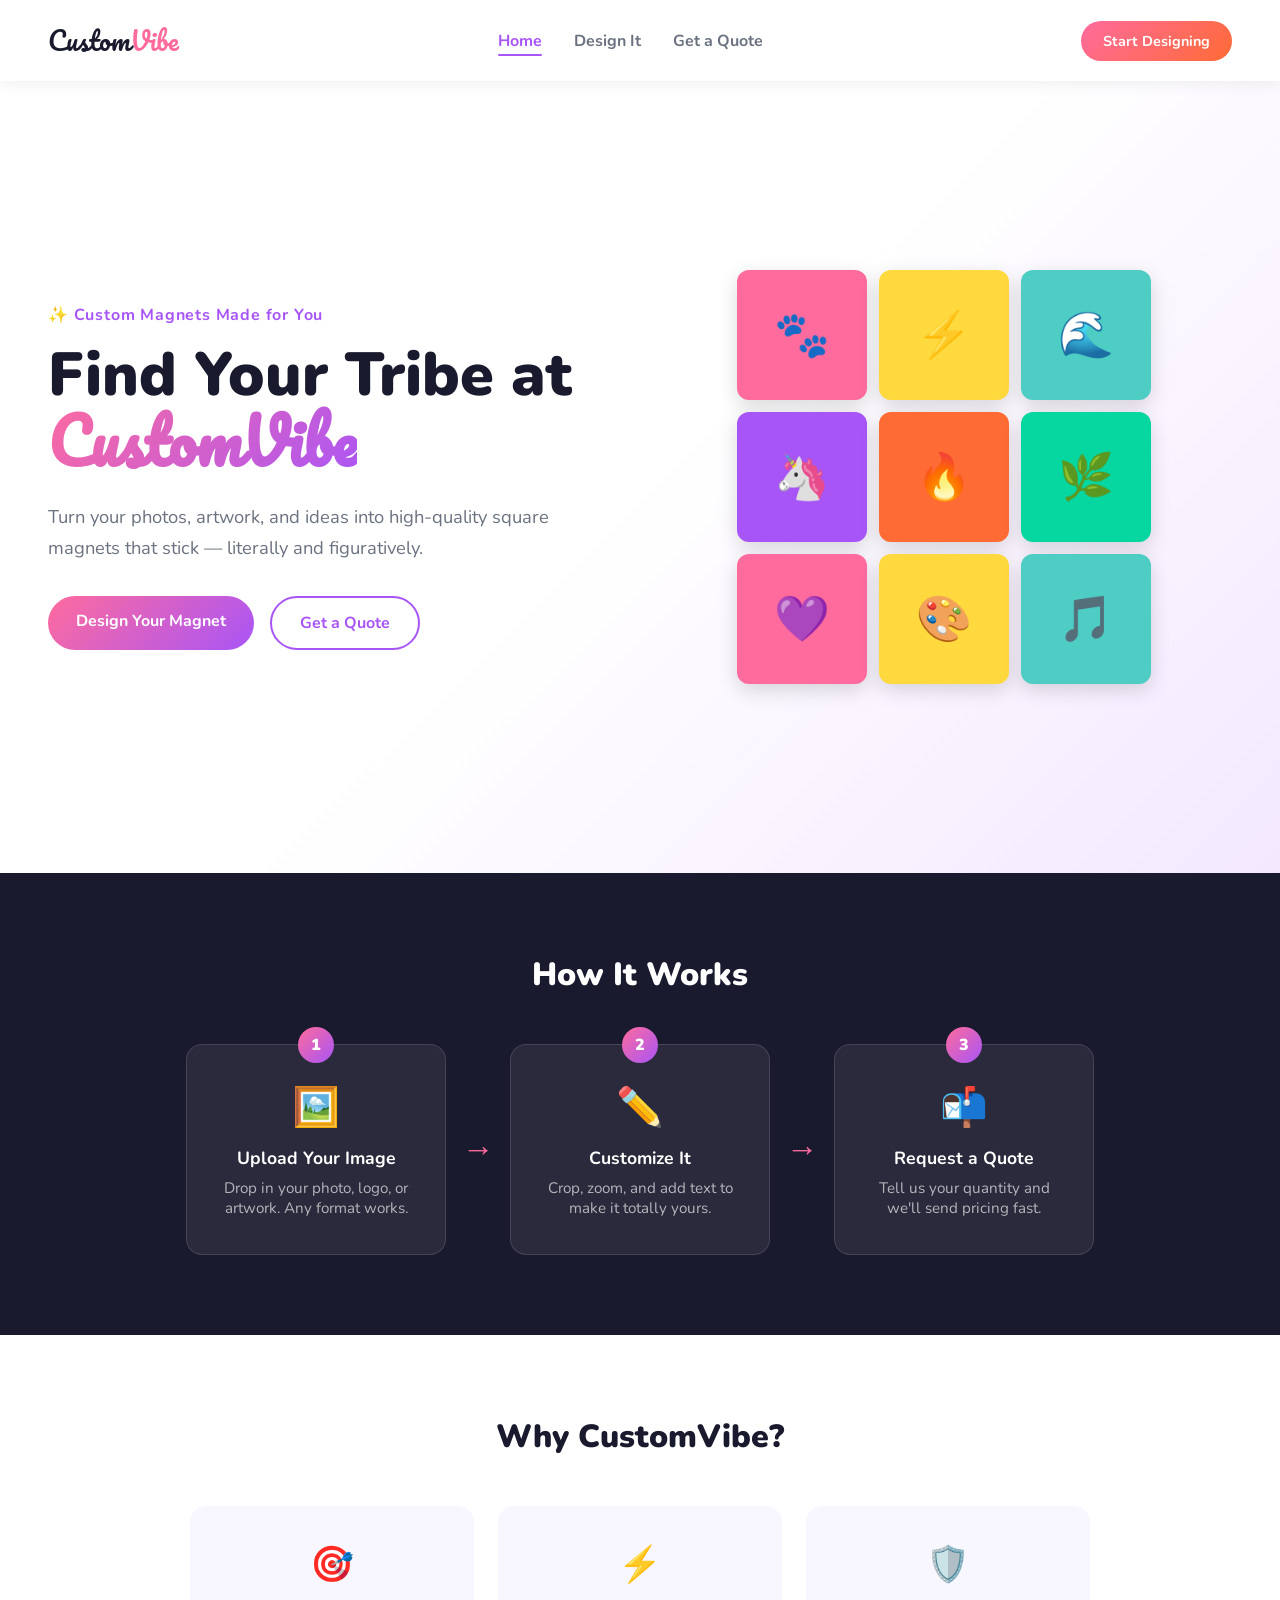
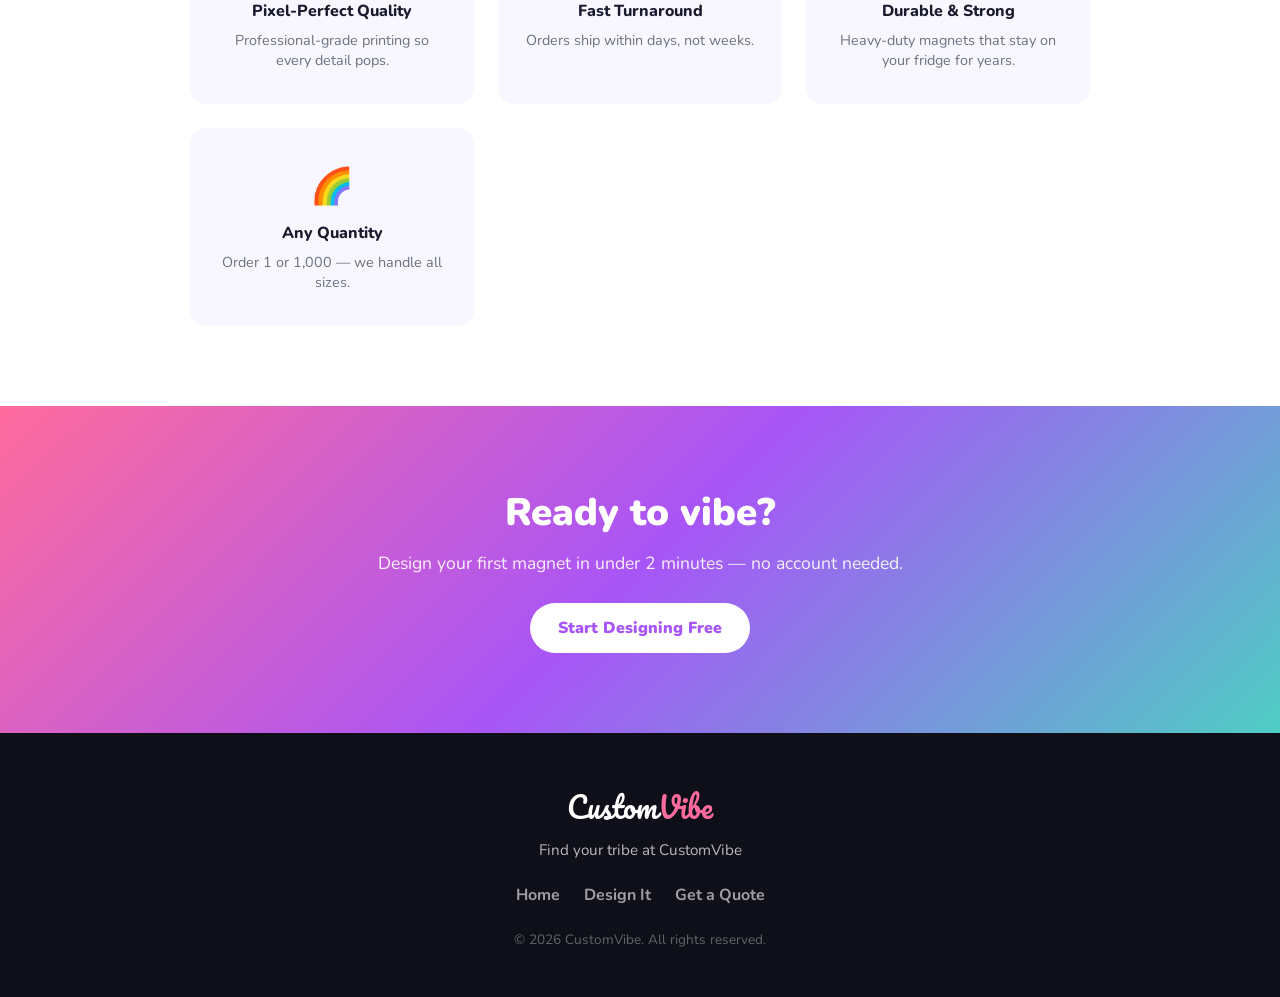
==== index.html @ 3ff4c40f "Initial CustomVibe website — home, design editor, and quote form Three-page static site for a custom" ====
<!DOCTYPE html>
<html lang="en">
<head>
  <meta charset="UTF-8" />
  <meta name="viewport" content="width=device-width, initial-scale=1.0" />
  <title>CustomVibe — Find Your Tribe</title>
  <link rel="preconnect" href="https://fonts.googleapis.com" />
  <link href="https://fonts.googleapis.com/css2?family=Nunito:wght@400;700;900&family=Pacifico&display=swap" rel="stylesheet" />
  <link rel="stylesheet" href="styles.css" />
</head>
<body>
  <!-- NAV -->
  <nav class="nav">
    <a href="index.html" class="nav-logo">Custom<span>Vibe</span></a>
    <ul class="nav-links">
      <li><a href="index.html" class="active">Home</a></li>
      <li><a href="design.html">Design It</a></li>
      <li><a href="quote.html">Get a Quote</a></li>
    </ul>
    <a href="design.html" class="btn btn-nav">Start Designing</a>
  </nav>

  <!-- HERO -->
  <section class="hero">
    <div class="hero-content">
      <p class="hero-eyebrow">✨ Custom Magnets Made for You</p>
      <h1>Find Your Tribe at<br /><span class="brand-word">CustomVibe</span></h1>
      <p class="hero-sub">Turn your photos, artwork, and ideas into high-quality square magnets that stick — literally and figuratively.</p>
      <div class="hero-ctas">
        <a href="design.html" class="btn btn-primary">Design Your Magnet</a>
        <a href="quote.html" class="btn btn-outline">Get a Quote</a>
      </div>
    </div>
    <div class="hero-visual">
      <div class="magnet-grid">
        <div class="magnet-tile" style="background: var(--pink);">🐾</div>
        <div class="magnet-tile" style="background: var(--yellow);">⚡</div>
        <div class="magnet-tile" style="background: var(--teal);">🌊</div>
        <div class="magnet-tile" style="background: var(--purple);">🦄</div>
        <div class="magnet-tile" style="background: var(--orange);">🔥</div>
        <div class="magnet-tile" style="background: var(--green);">🌿</div>
        <div class="magnet-tile" style="background: var(--pink);">💜</div>
        <div class="magnet-tile" style="background: var(--yellow);">🎨</div>
        <div class="magnet-tile" style="background: var(--teal);">🎵</div>
      </div>
    </div>
  </section>

  <!-- HOW IT WORKS -->
  <section class="section how-it-works">
    <h2 class="section-title">How It Works</h2>
    <div class="steps">
      <div class="step">
        <div class="step-num">1</div>
        <div class="step-icon">🖼️</div>
        <h3>Upload Your Image</h3>
        <p>Drop in your photo, logo, or artwork. Any format works.</p>
      </div>
      <div class="step-arrow">→</div>
      <div class="step">
        <div class="step-num">2</div>
        <div class="step-icon">✏️</div>
        <h3>Customize It</h3>
        <p>Crop, zoom, and add text to make it totally yours.</p>
      </div>
      <div class="step-arrow">→</div>
      <div class="step">
        <div class="step-num">3</div>
        <div class="step-icon">📬</div>
        <h3>Request a Quote</h3>
        <p>Tell us your quantity and we'll send pricing fast.</p>
      </div>
    </div>
  </section>

  <!-- FEATURES -->
  <section class="section features">
    <h2 class="section-title">Why CustomVibe?</h2>
    <div class="feature-grid">
      <div class="feature-card">
        <span class="feature-icon">🎯</span>
        <h3>Pixel-Perfect Quality</h3>
        <p>Professional-grade printing so every detail pops.</p>
      </div>
      <div class="feature-card">
        <span class="feature-icon">⚡</span>
        <h3>Fast Turnaround</h3>
        <p>Orders ship within days, not weeks.</p>
      </div>
      <div class="feature-card">
        <span class="feature-icon">🛡️</span>
        <h3>Durable &amp; Strong</h3>
        <p>Heavy-duty magnets that stay on your fridge for years.</p>
      </div>
      <div class="feature-card">
        <span class="feature-icon">🌈</span>
        <h3>Any Quantity</h3>
        <p>Order 1 or 1,000 — we handle all sizes.</p>
      </div>
    </div>
  </section>

  <!-- CTA BANNER -->
  <section class="cta-banner">
    <h2>Ready to vibe?</h2>
    <p>Design your first magnet in under 2 minutes — no account needed.</p>
    <a href="design.html" class="btn btn-white">Start Designing Free</a>
  </section>

  <!-- FOOTER -->
  <footer class="footer">
    <p class="footer-logo">Custom<span>Vibe</span></p>
    <p class="footer-motto">Find your tribe at CustomVibe</p>
    <nav class="footer-links">
      <a href="index.html">Home</a>
      <a href="design.html">Design It</a>
      <a href="quote.html">Get a Quote</a>
    </nav>
    <p class="footer-copy">© 2026 CustomVibe. All rights reserved.</p>
  </footer>
</body>
</html>
---- styles.css ----
/* ===== TOKENS ===== */
:root {
  --pink:    #FF6B9D;
  --yellow:  #FFD93D;
  --teal:    #4ECDC4;
  --purple:  #A855F7;
  --orange:  #FF6B35;
  --green:   #06D6A0;
  --dark:    #1A1A2E;
  --darker:  #0F0F1A;
  --light:   #F8F7FF;
  --gray:    #6B7280;
  --radius:  16px;
  --shadow:  0 8px 32px rgba(0,0,0,0.12);
}

/* ===== RESET ===== */
*, *::before, *::after { box-sizing: border-box; margin: 0; padding: 0; }
html { scroll-behavior: smooth; }
body {
  font-family: 'Nunito', sans-serif;
  background: var(--light);
  color: var(--dark);
  overflow-x: hidden;
}
a { text-decoration: none; color: inherit; }
ul { list-style: none; }
img { max-width: 100%; }

/* ===== BUTTONS ===== */
.btn {
  display: inline-block;
  padding: 14px 28px;
  border-radius: 50px;
  font-weight: 700;
  font-size: 1rem;
  cursor: pointer;
  transition: transform 0.15s, box-shadow 0.15s;
  border: none;
}
.btn:hover { transform: translateY(-2px); box-shadow: 0 6px 24px rgba(0,0,0,0.18); }
.btn-primary {
  background: linear-gradient(135deg, var(--pink), var(--purple));
  color: #fff;
}
.btn-outline {
  background: transparent;
  border: 2.5px solid var(--purple);
  color: var(--purple);
}
.btn-outline:hover { background: var(--purple); color: #fff; }
.btn-nav {
  background: linear-gradient(135deg, var(--pink), var(--orange));
  color: #fff;
  padding: 10px 22px;
  font-size: 0.9rem;
}
.btn-white {
  background: #fff;
  color: var(--purple);
  font-weight: 900;
}
.btn-secondary {
  background: linear-gradient(135deg, var(--teal), var(--green));
  color: #fff;
}

/* ===== NAV ===== */
.nav {
  display: flex;
  align-items: center;
  justify-content: space-between;
  padding: 18px 48px;
  background: rgba(255,255,255,0.95);
  backdrop-filter: blur(12px);
  position: sticky;
  top: 0;
  z-index: 100;
  box-shadow: 0 2px 16px rgba(0,0,0,0.07);
}
.nav-logo {
  font-family: 'Pacifico', cursive;
  font-size: 1.6rem;
  color: var(--dark);
}
.nav-logo span { color: var(--pink); }
.nav-links { display: flex; gap: 32px; }
.nav-links a {
  font-weight: 700;
  color: var(--gray);
  transition: color 0.15s;
  position: relative;
}
.nav-links a.active,
.nav-links a:hover { color: var(--purple); }
.nav-links a.active::after {
  content: '';
  position: absolute;
  bottom: -4px; left: 0; right: 0;
  height: 2px;
  background: var(--purple);
  border-radius: 2px;
}

/* ===== HERO ===== */
.hero {
  min-height: 88vh;
  display: flex;
  align-items: center;
  gap: 48px;
  padding: 64px 48px;
  background: linear-gradient(135deg, #fff 50%, #F3E8FF 100%);
}
.hero-content { flex: 1; max-width: 560px; }
.hero-eyebrow {
  font-size: 1rem;
  font-weight: 700;
  color: var(--purple);
  margin-bottom: 16px;
  letter-spacing: 0.05em;
}
.hero h1 {
  font-size: clamp(2.4rem, 5vw, 3.8rem);
  font-weight: 900;
  line-height: 1.1;
  margin-bottom: 20px;
}
.brand-word {
  font-family: 'Pacifico', cursive;
  background: linear-gradient(135deg, var(--pink), var(--purple));
  -webkit-background-clip: text;
  -webkit-text-fill-color: transparent;
  background-clip: text;
}
.hero-sub {
  font-size: 1.15rem;
  color: var(--gray);
  line-height: 1.7;
  margin-bottom: 32px;
}
.hero-ctas { display: flex; gap: 16px; flex-wrap: wrap; }

/* MAGNET GRID */
.hero-visual { flex: 1; display: flex; justify-content: center; }
.magnet-grid {
  display: grid;
  grid-template-columns: repeat(3, 130px);
  gap: 12px;
}
.magnet-tile {
  width: 130px;
  height: 130px;
  border-radius: 12px;
  display: flex;
  align-items: center;
  justify-content: center;
  font-size: 2.8rem;
  box-shadow: 0 6px 20px rgba(0,0,0,0.15);
  transition: transform 0.2s;
  animation: float 3s ease-in-out infinite;
}
.magnet-tile:nth-child(even) { animation-delay: 0.5s; }
.magnet-tile:nth-child(3n) { animation-delay: 1s; }
.magnet-tile:hover { transform: scale(1.08) rotate(2deg); }
@keyframes float {
  0%, 100% { transform: translateY(0); }
  50% { transform: translateY(-6px); }
}

/* ===== SECTIONS ===== */
.section { padding: 80px 48px; }
.section-title {
  text-align: center;
  font-size: 2rem;
  font-weight: 900;
  margin-bottom: 48px;
}
.section-title span { color: var(--pink); }

/* HOW IT WORKS */
.how-it-works { background: var(--dark); color: #fff; }
.how-it-works .section-title { color: #fff; }
.steps {
  display: flex;
  align-items: center;
  justify-content: center;
  gap: 16px;
  flex-wrap: wrap;
}
.step {
  background: rgba(255,255,255,0.07);
  border: 1px solid rgba(255,255,255,0.12);
  border-radius: var(--radius);
  padding: 36px 28px;
  text-align: center;
  flex: 1;
  min-width: 200px;
  max-width: 260px;
  position: relative;
}
.step-num {
  position: absolute;
  top: -18px;
  left: 50%;
  transform: translateX(-50%);
  background: linear-gradient(135deg, var(--pink), var(--purple));
  color: #fff;
  font-weight: 900;
  width: 36px; height: 36px;
  border-radius: 50%;
  display: flex; align-items: center; justify-content: center;
  font-size: 1rem;
}
.step-icon { font-size: 2.4rem; margin-bottom: 12px; }
.step h3 { font-size: 1.1rem; margin-bottom: 8px; }
.step p { color: rgba(255,255,255,0.65); font-size: 0.95rem; }
.step-arrow { font-size: 2rem; color: var(--pink); flex-shrink: 0; }

/* FEATURES */
.features { background: #fff; }
.feature-grid {
  display: grid;
  grid-template-columns: repeat(auto-fit, minmax(220px, 1fr));
  gap: 24px;
  max-width: 900px;
  margin: 0 auto;
}
.feature-card {
  background: var(--light);
  border-radius: var(--radius);
  padding: 32px 24px;
  text-align: center;
  border: 2px solid transparent;
  transition: border-color 0.2s, transform 0.2s;
}
.feature-card:hover { border-color: var(--pink); transform: translateY(-4px); }
.feature-icon { font-size: 2.2rem; display: block; margin-bottom: 12px; }
.feature-card h3 { font-size: 1rem; font-weight: 800; margin-bottom: 8px; }
.feature-card p { color: var(--gray); font-size: 0.9rem; }

/* CTA BANNER */
.cta-banner {
  background: linear-gradient(135deg, var(--pink), var(--purple), var(--teal));
  text-align: center;
  padding: 80px 48px;
  color: #fff;
}
.cta-banner h2 { font-size: 2.4rem; font-weight: 900; margin-bottom: 12px; }
.cta-banner p { font-size: 1.1rem; margin-bottom: 28px; opacity: 0.9; }

/* FOOTER */
.footer {
  background: var(--darker);
  color: rgba(255,255,255,0.7);
  text-align: center;
  padding: 48px 24px;
}
.footer-logo {
  font-family: 'Pacifico', cursive;
  font-size: 1.8rem;
  color: #fff;
  margin-bottom: 8px;
}
.footer-logo span { color: var(--pink); }
.footer-motto { font-size: 0.95rem; margin-bottom: 24px; }
.footer-links { display: flex; justify-content: center; gap: 24px; margin-bottom: 24px; }
.footer-links a { color: rgba(255,255,255,0.6); transition: color 0.15s; font-weight: 700; }
.footer-links a:hover { color: var(--pink); }
.footer-copy { font-size: 0.85rem; opacity: 0.5; }

/* ===== DESIGN PAGE ===== */
.design-hero {
  background: linear-gradient(135deg, var(--dark) 0%, #2D1B69 100%);
  color: #fff;
  text-align: center;
  padding: 56px 24px 40px;
}
.design-hero h1 { font-size: clamp(1.8rem, 4vw, 2.8rem); font-weight: 900; margin-bottom: 10px; }
.design-hero p { color: rgba(255,255,255,0.7); font-size: 1rem; }

.design-workspace {
  display: grid;
  grid-template-columns: 260px 1fr;
  gap: 0;
  min-height: calc(100vh - 230px);
}
.design-toolbar {
  background: #fff;
  border-right: 2px solid #eee;
  padding: 24px 16px;
  display: flex;
  flex-direction: column;
  gap: 24px;
}
.toolbar-section h4 {
  font-size: 0.75rem;
  font-weight: 800;
  text-transform: uppercase;
  letter-spacing: 0.1em;
  color: var(--gray);
  margin-bottom: 12px;
}
.upload-zone {
  border: 2.5px dashed var(--purple);
  border-radius: var(--radius);
  padding: 24px 16px;
  text-align: center;
  cursor: pointer;
  transition: background 0.15s;
  color: var(--purple);
}
.upload-zone:hover { background: #F3E8FF; }
.upload-zone .upload-icon { font-size: 2rem; display: block; margin-bottom: 6px; }
.upload-zone p { font-size: 0.82rem; font-weight: 700; }
.upload-zone input[type="file"] { display: none; }

.text-controls { display: flex; flex-direction: column; gap: 8px; }
.text-controls input[type="text"],
.text-controls select {
  width: 100%;
  padding: 9px 12px;
  border: 2px solid #eee;
  border-radius: 10px;
  font-family: 'Nunito', sans-serif;
  font-size: 0.9rem;
  outline: none;
  transition: border-color 0.15s;
}
.text-controls input:focus,
.text-controls select:focus { border-color: var(--purple); }

.color-row { display: flex; gap: 8px; align-items: center; flex-wrap: wrap; }
.color-swatch {
  width: 28px; height: 28px;
  border-radius: 50%;
  cursor: pointer;
  border: 2px solid transparent;
  transition: transform 0.15s, border-color 0.15s;
}
.color-swatch:hover,
.color-swatch.active { transform: scale(1.2); border-color: var(--dark); }
.color-custom { border-radius: 50%; cursor: pointer; }

.slider-control { display: flex; flex-direction: column; gap: 4px; }
.slider-control label { font-size: 0.8rem; font-weight: 700; color: var(--gray); }
.slider-control input[type="range"] { width: 100%; accent-color: var(--purple); }

.toolbar-btn {
  width: 100%;
  padding: 10px;
  border-radius: 10px;
  border: none;
  font-family: 'Nunito', sans-serif;
  font-weight: 700;
  font-size: 0.88rem;
  cursor: pointer;
  transition: transform 0.15s, opacity 0.15s;
  background: var(--light);
  color: var(--dark);
}
.toolbar-btn:hover { opacity: 0.85; transform: scale(0.98); }
.toolbar-btn.danger { background: #FFE4E4; color: #C00; }
.toolbar-btn.accent { background: linear-gradient(135deg, var(--pink), var(--purple)); color: #fff; }

.design-canvas-area {
  background: #F0EFF6;
  display: flex;
  flex-direction: column;
  align-items: center;
  justify-content: center;
  padding: 40px 24px;
  gap: 24px;
}
.canvas-wrapper {
  position: relative;
  box-shadow: 0 16px 64px rgba(0,0,0,0.2);
  border-radius: 8px;
  overflow: hidden;
}
#designCanvas { display: block; cursor: crosshair; }

.canvas-actions {
  display: flex;
  gap: 12px;
  flex-wrap: wrap;
  justify-content: center;
}

.size-badge {
  background: rgba(0,0,0,0.55);
  color: #fff;
  font-size: 0.78rem;
  font-weight: 700;
  padding: 4px 10px;
  border-radius: 20px;
  position: absolute;
  bottom: 8px;
  right: 8px;
}

/* ===== QUOTE PAGE ===== */
.quote-hero {
  background: linear-gradient(135deg, var(--teal), var(--green));
  color: var(--dark);
  text-align: center;
  padding: 56px 24px 40px;
}
.quote-hero h1 { font-size: clamp(1.8rem, 4vw, 2.8rem); font-weight: 900; margin-bottom: 10px; }
.quote-hero p { opacity: 0.8; font-size: 1rem; }

.quote-section {
  padding: 64px 24px;
  max-width: 680px;
  margin: 0 auto;
}
.quote-form {
  background: #fff;
  border-radius: var(--radius);
  padding: 40px;
  box-shadow: var(--shadow);
  display: flex;
  flex-direction: column;
  gap: 20px;
}
.form-row { display: grid; grid-template-columns: 1fr 1fr; gap: 16px; }
.form-group { display: flex; flex-direction: column; gap: 6px; }
.form-group label {
  font-size: 0.85rem;
  font-weight: 800;
  color: var(--dark);
  text-transform: uppercase;
  letter-spacing: 0.05em;
}
.form-group input,
.form-group select,
.form-group textarea {
  padding: 12px 16px;
  border: 2.5px solid #eee;
  border-radius: 12px;
  font-family: 'Nunito', sans-serif;
  font-size: 0.95rem;
  outline: none;
  transition: border-color 0.15s;
  resize: vertical;
}
.form-group input:focus,
.form-group select:focus,
.form-group textarea:focus { border-color: var(--teal); }

.file-upload-label {
  display: flex;
  align-items: center;
  justify-content: center;
  gap: 8px;
  padding: 20px;
  border: 2.5px dashed var(--teal);
  border-radius: 12px;
  cursor: pointer;
  font-weight: 700;
  color: var(--teal);
  transition: background 0.15s;
}
.file-upload-label:hover { background: #E6FAF8; }
.file-upload-label input { display: none; }
#fileName { font-size: 0.85rem; color: var(--gray); }

.btn-submit {
  background: linear-gradient(135deg, var(--teal), var(--green));
  color: var(--dark);
  font-size: 1.05rem;
  padding: 16px;
  border-radius: 50px;
  border: none;
  font-family: 'Nunito', sans-serif;
  font-weight: 900;
  cursor: pointer;
  transition: transform 0.15s, box-shadow 0.15s;
}
.btn-submit:hover { transform: translateY(-2px); box-shadow: 0 8px 28px rgba(78,205,196,0.4); }

.success-msg {
  display: none;
  background: #E6FAF8;
  border: 2px solid var(--teal);
  border-radius: 12px;
  padding: 20px;
  text-align: center;
  font-weight: 700;
  color: var(--dark);
}
.success-msg.show { display: block; }

/* ===== RESPONSIVE ===== */
@media (max-width: 900px) {
  .nav { padding: 16px 24px; }
  .nav-links { display: none; }
  .hero { flex-direction: column; padding: 48px 24px; text-align: center; }
  .hero-ctas { justify-content: center; }
  .magnet-grid { grid-template-columns: repeat(3, 100px); }
  .magnet-tile { width: 100px; height: 100px; font-size: 2rem; }
  .section { padding: 56px 24px; }
  .design-workspace { grid-template-columns: 1fr; }
  .design-toolbar { flex-direction: row; flex-wrap: wrap; border-right: none; border-bottom: 2px solid #eee; }
  .toolbar-section { min-width: 220px; flex: 1; }
  .form-row { grid-template-columns: 1fr; }
}
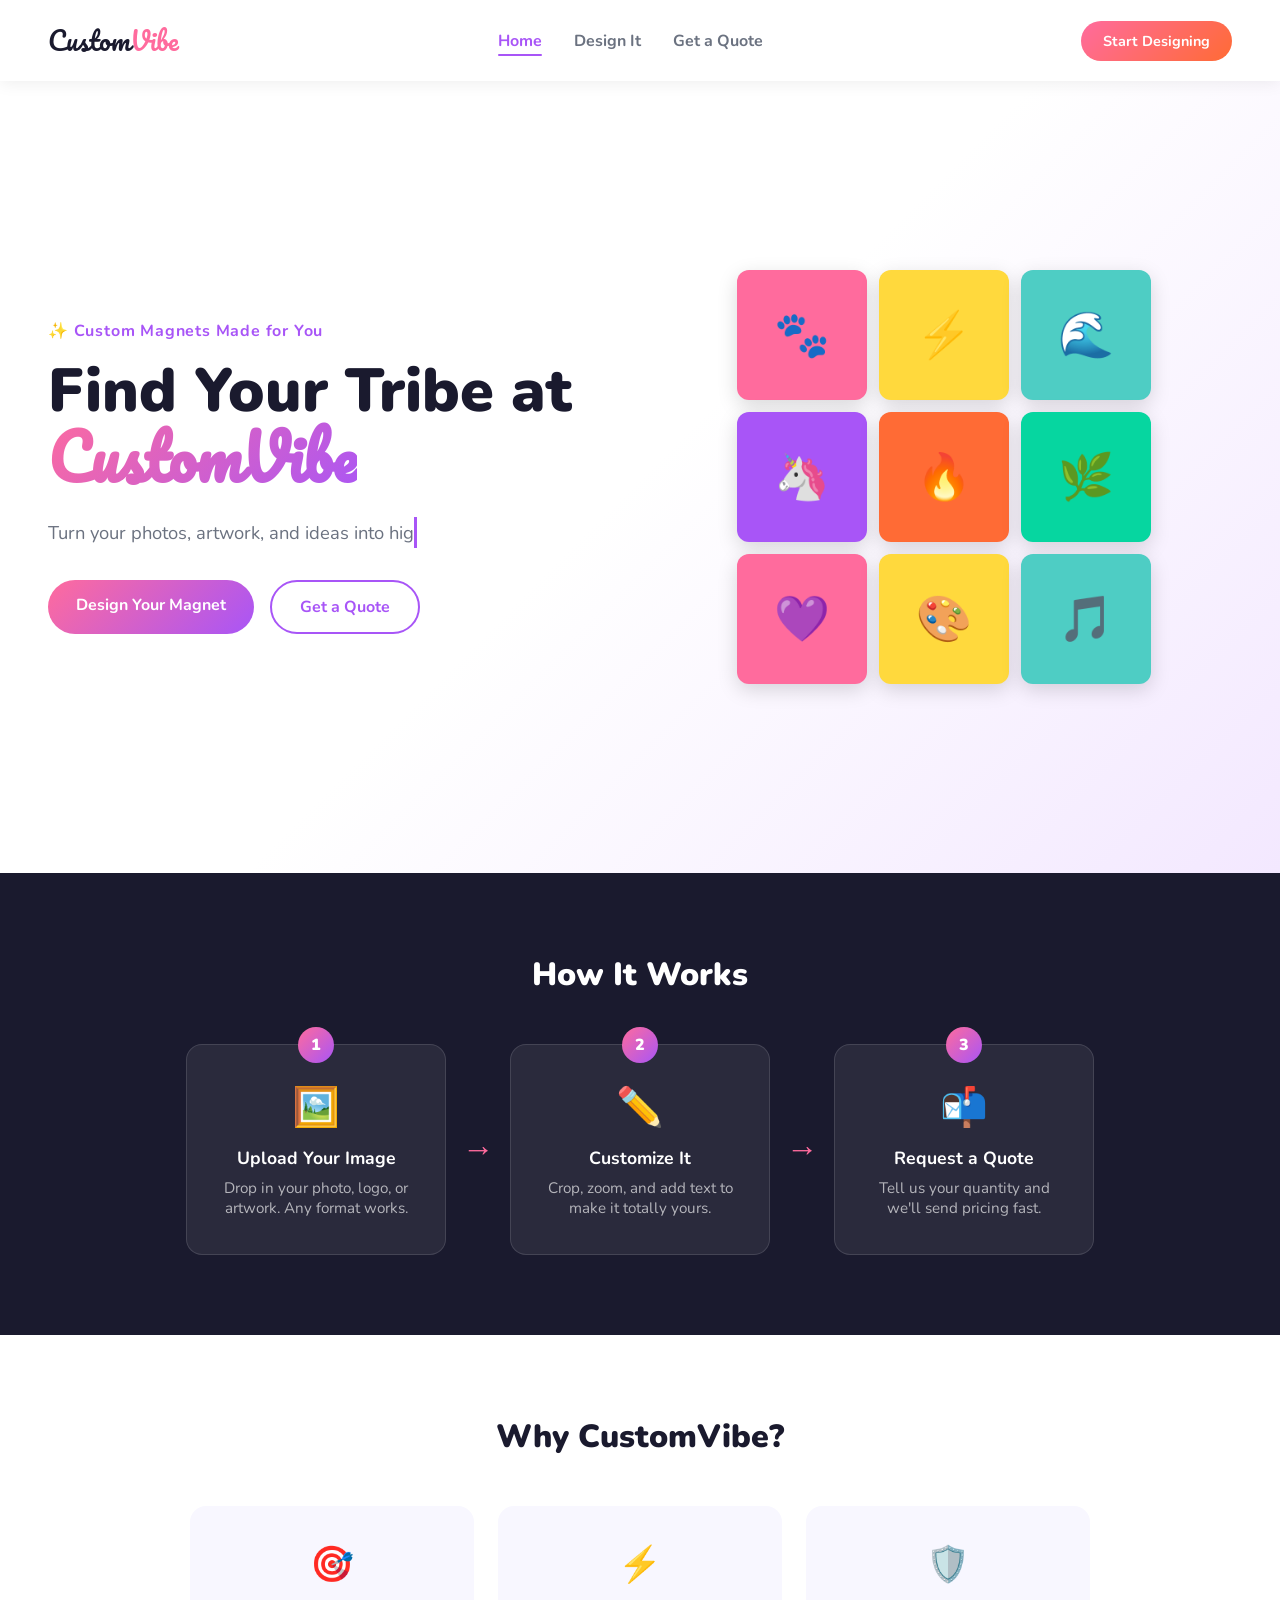
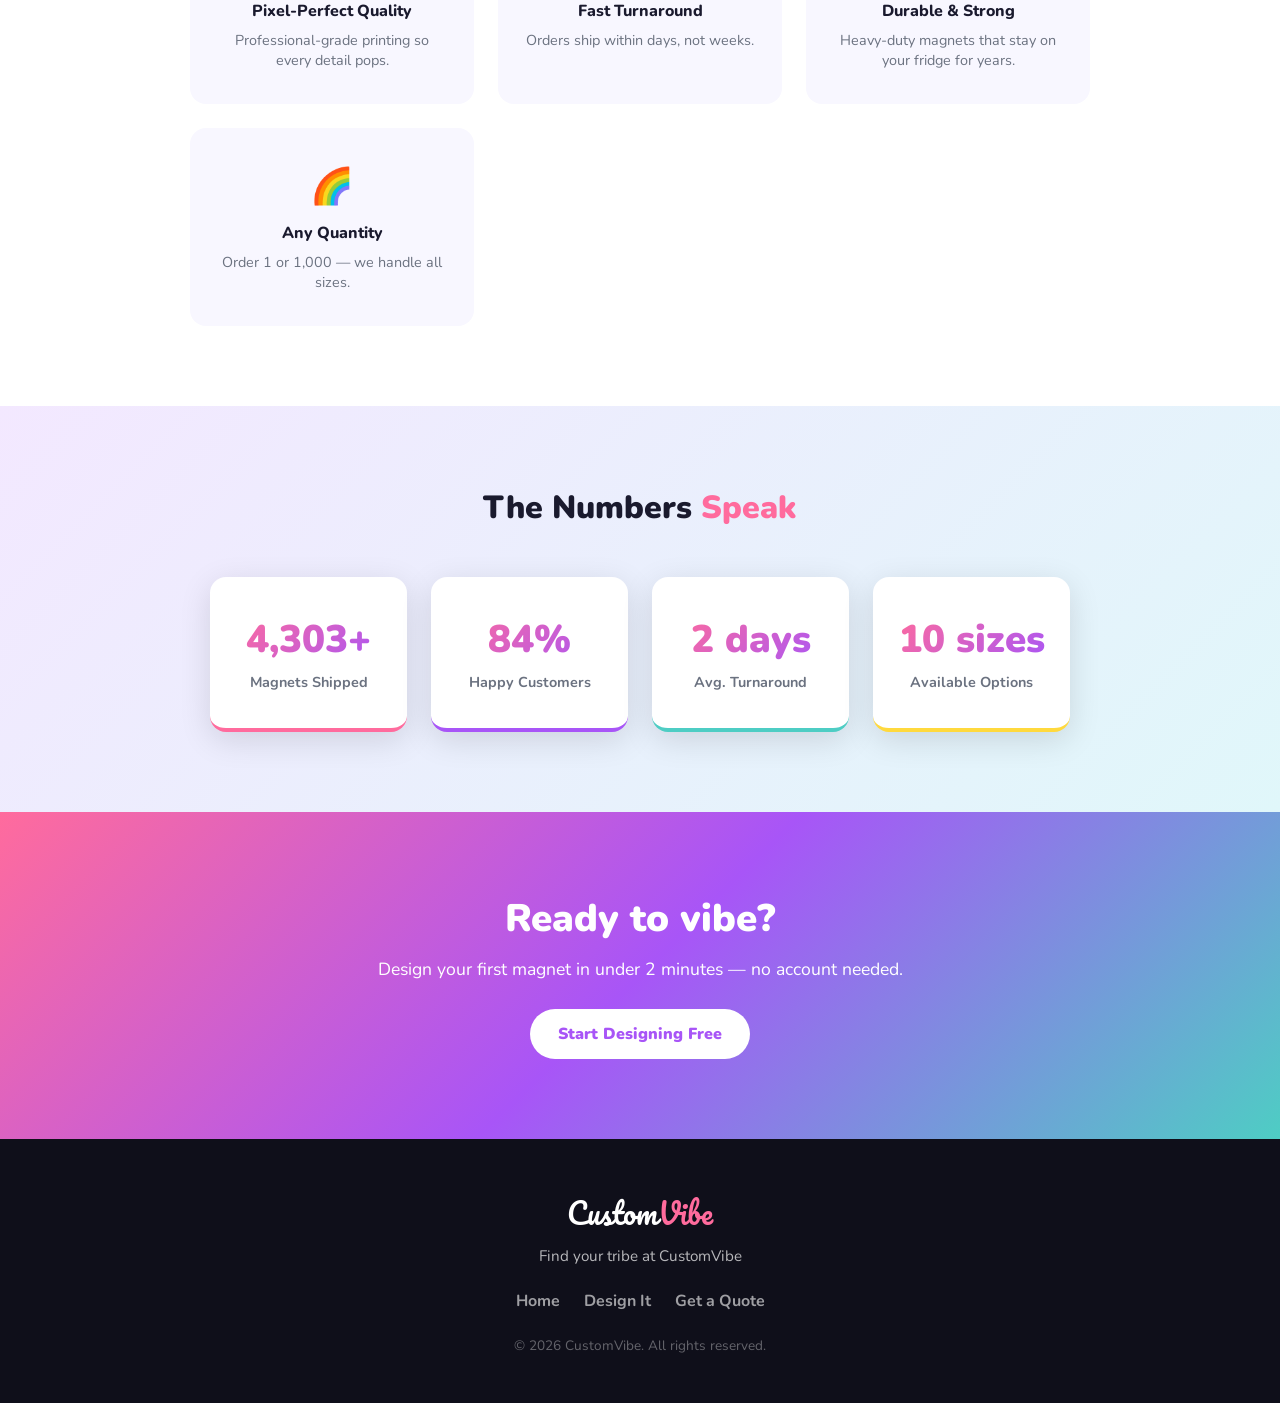
==== commit 9ff6a5fc: "Add animations, scroll effects, and live stats section - animations.js: cursor sparkle trail, scroll" ====
--- a/index.html
+++ b/index.html
@@ -100,6 +100,29 @@
     </div>
   </section>
 
+  <!-- STATS -->
+  <section class="section stats-section">
+    <h2 class="section-title">The Numbers <span>Speak</span></h2>
+    <div class="stats-grid">
+      <div class="stat-card">
+        <div class="stat-num" data-count="5000" data-suffix="+">0+</div>
+        <div class="stat-label">Magnets Shipped</div>
+      </div>
+      <div class="stat-card">
+        <div class="stat-num" data-count="98" data-suffix="%">0%</div>
+        <div class="stat-label">Happy Customers</div>
+      </div>
+      <div class="stat-card">
+        <div class="stat-num" data-count="3" data-suffix=" days">0 days</div>
+        <div class="stat-label">Avg. Turnaround</div>
+      </div>
+      <div class="stat-card">
+        <div class="stat-num" data-count="12" data-suffix=" sizes">0 sizes</div>
+        <div class="stat-label">Available Options</div>
+      </div>
+    </div>
+  </section>
+
   <!-- CTA BANNER -->
   <section class="cta-banner">
     <h2>Ready to vibe?</h2>
@@ -118,5 +141,6 @@
     </nav>
     <p class="footer-copy">© 2026 CustomVibe. All rights reserved.</p>
   </footer>
+  <script src="animations.js"></script>
 </body>
 </html>
--- a/styles.css
+++ b/styles.css
@@ -490,6 +490,42 @@
 }
 .success-msg.show { display: block; }
 
+/* ===== STATS ===== */
+.stats-section { background: linear-gradient(135deg, #F3E8FF, #E0F7FA); }
+.stats-grid {
+  display: grid;
+  grid-template-columns: repeat(auto-fit, minmax(180px, 1fr));
+  gap: 24px;
+  max-width: 860px;
+  margin: 0 auto;
+}
+.stat-card {
+  background: #fff;
+  border-radius: var(--radius);
+  padding: 36px 24px;
+  text-align: center;
+  box-shadow: var(--shadow);
+  border-bottom: 4px solid var(--pink);
+  transition: transform 0.2s;
+}
+.stat-card:nth-child(2) { border-color: var(--purple); }
+.stat-card:nth-child(3) { border-color: var(--teal); }
+.stat-card:nth-child(4) { border-color: var(--yellow); }
+.stat-card:hover { transform: translateY(-6px); }
+.stat-num {
+  font-size: 2.4rem;
+  font-weight: 900;
+  background: linear-gradient(135deg, var(--pink), var(--purple));
+  -webkit-background-clip: text;
+  -webkit-text-fill-color: transparent;
+  background-clip: text;
+  margin-bottom: 6px;
+}
+.stat-label { font-size: 0.9rem; font-weight: 700; color: var(--gray); }
+
+/* NAV smooth transition */
+.nav { transition: padding 0.3s, box-shadow 0.3s; }
+
 /* ===== RESPONSIVE ===== */
 @media (max-width: 900px) {
   .nav { padding: 16px 24px; }
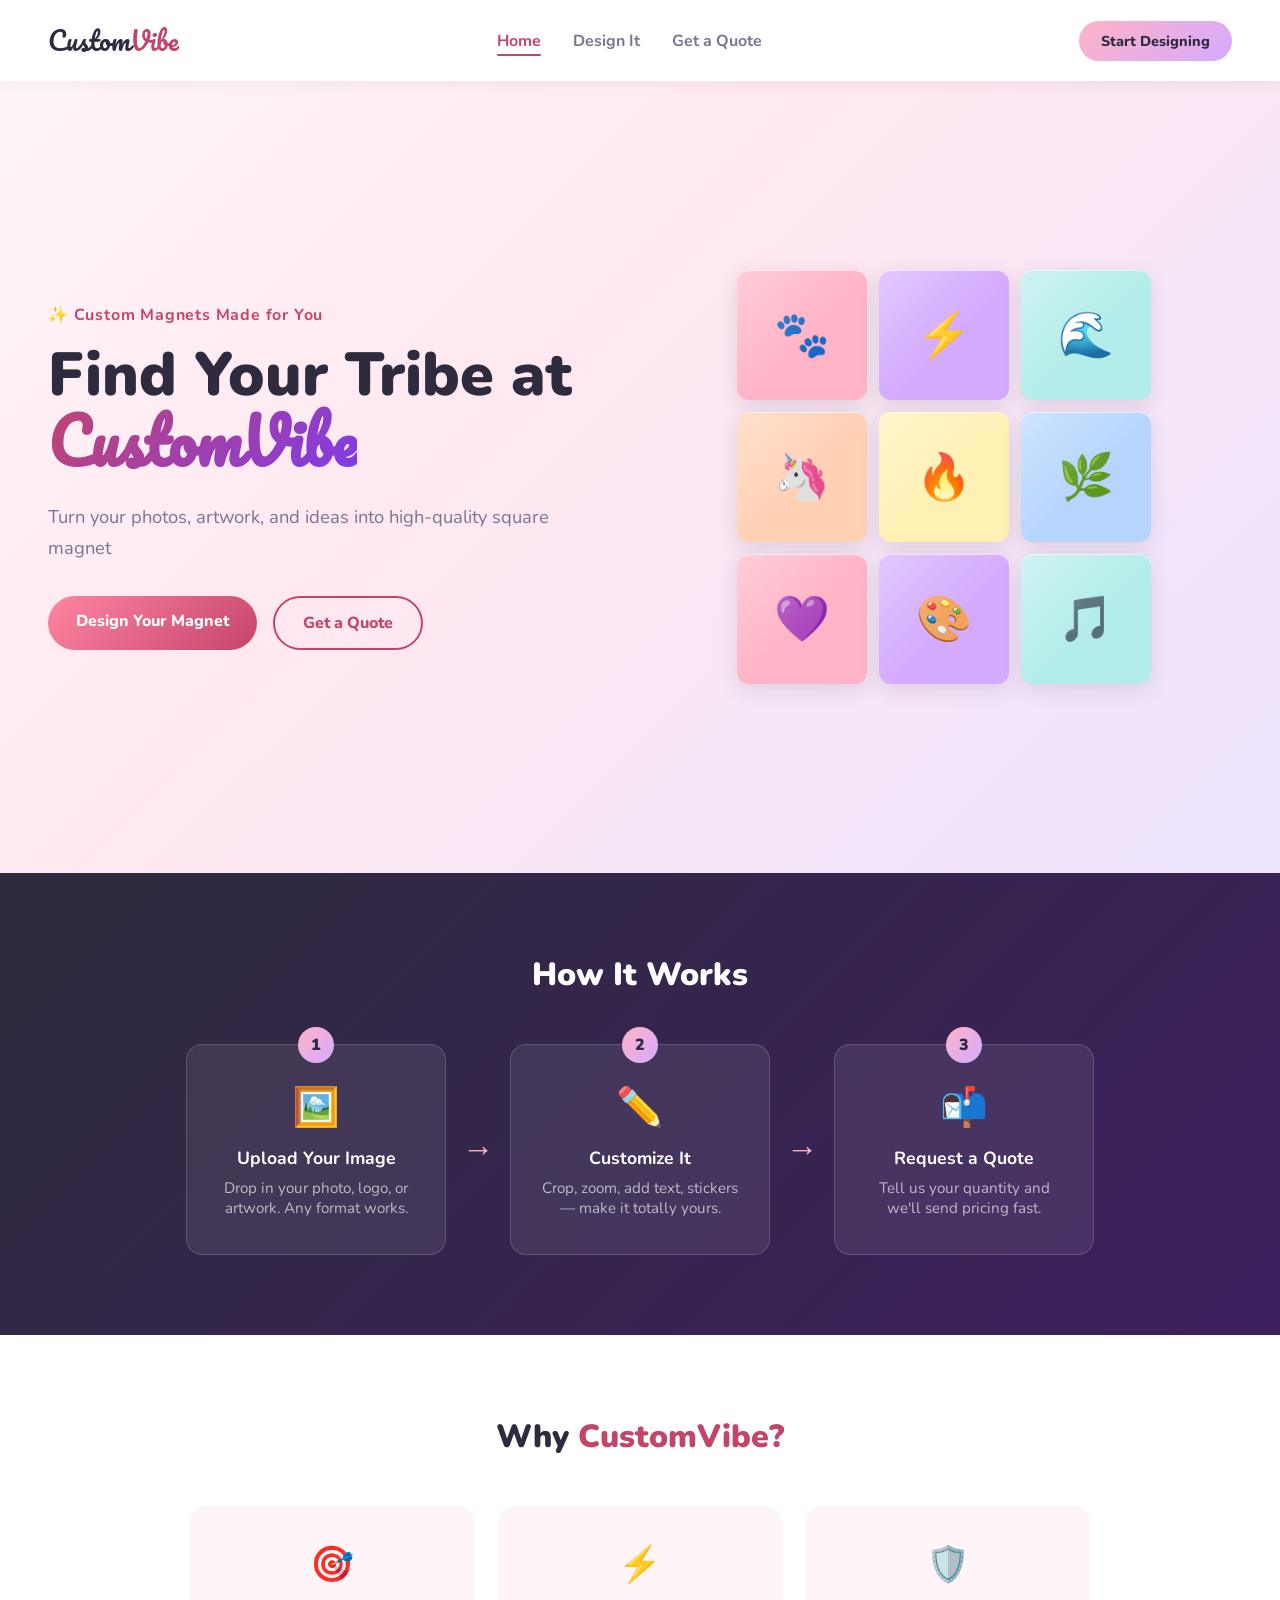
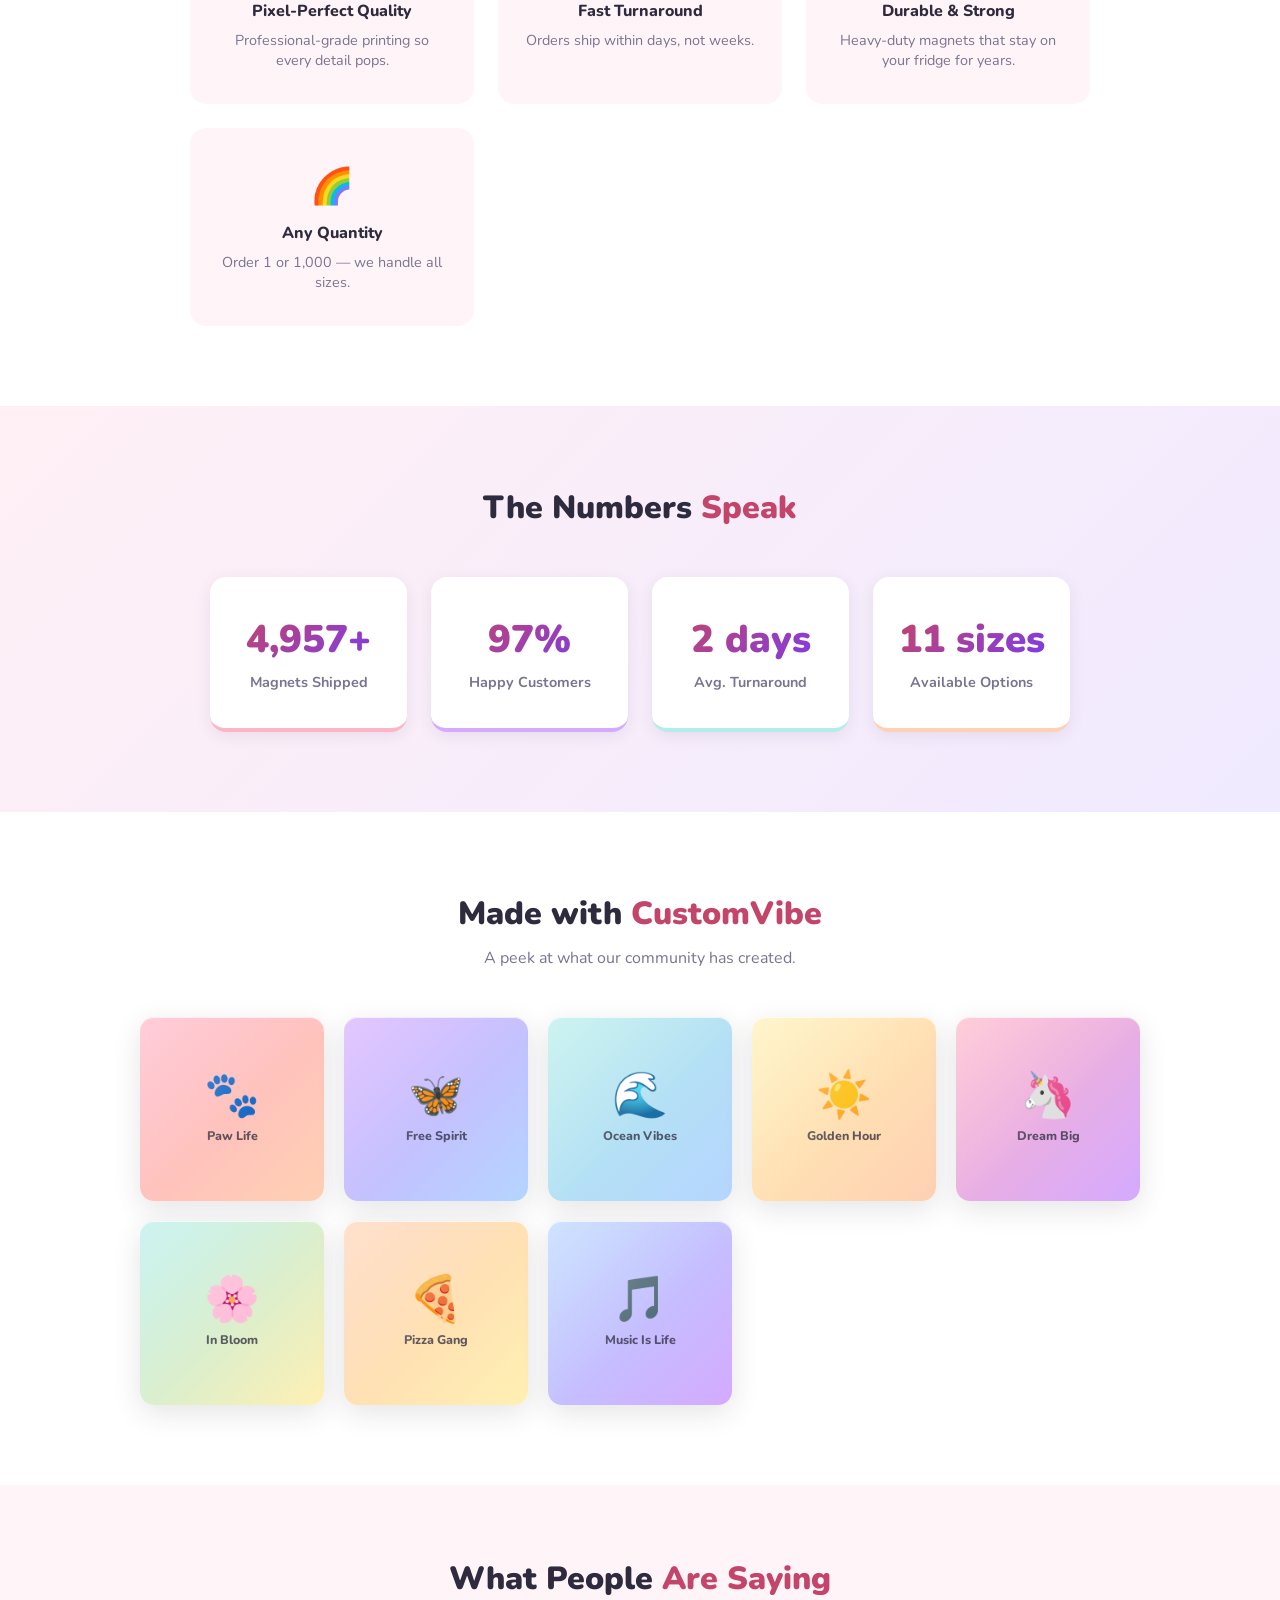
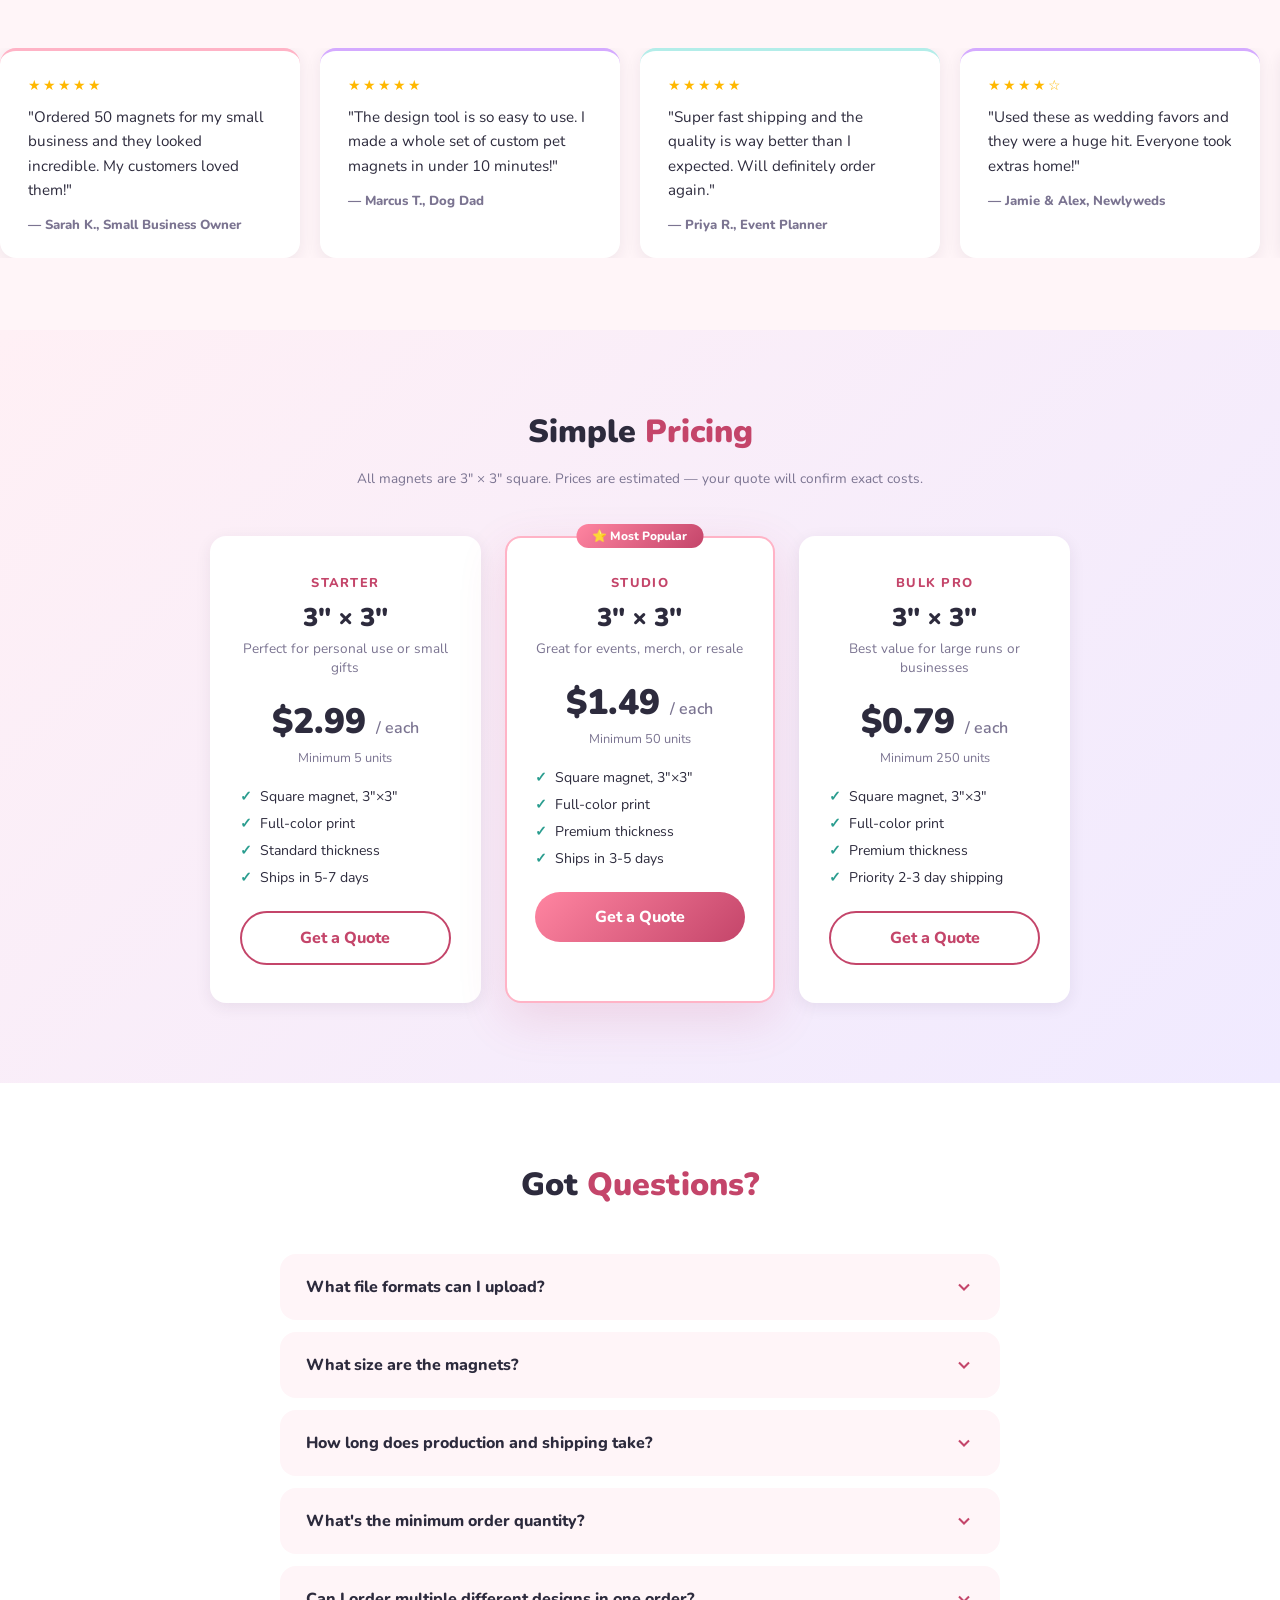
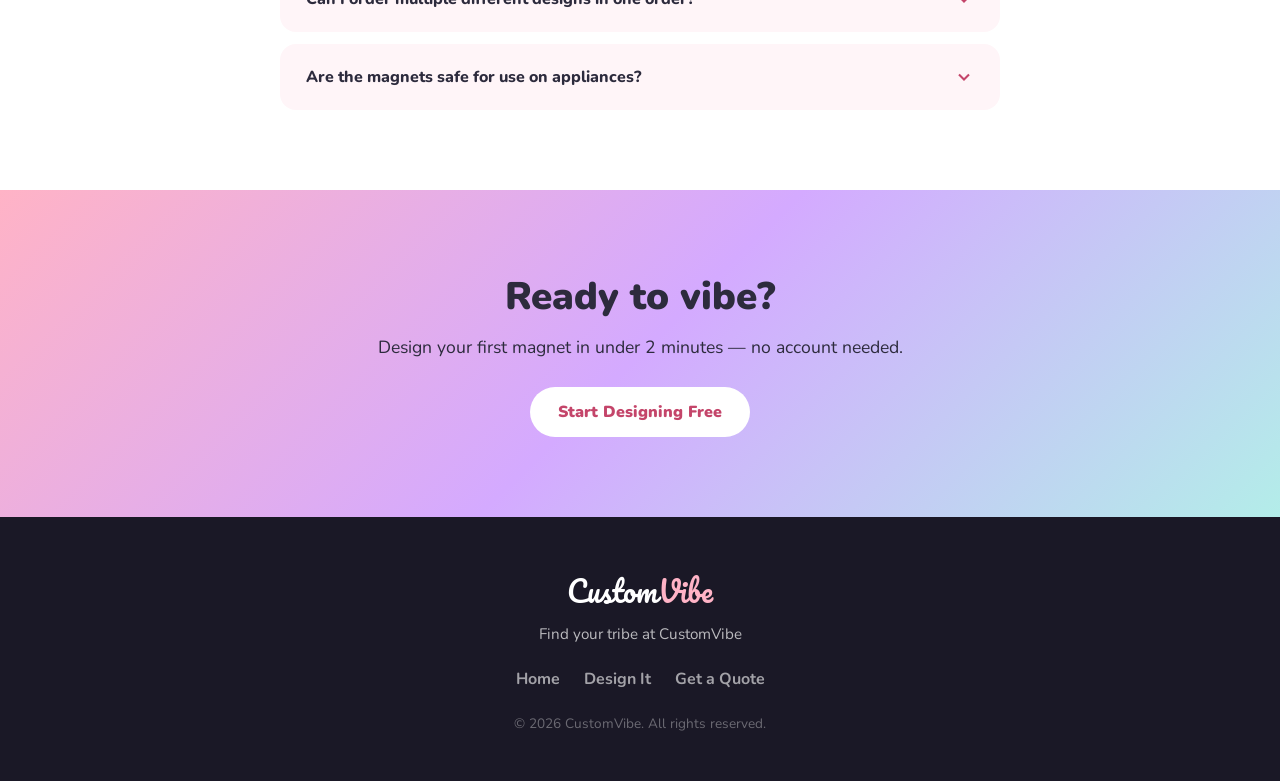
==== commit 4a9d9eff: "Major update: pastel theme, new sections, multi-design studio, designs→quote flow Color system: - Fu" ====
--- a/index.html
+++ b/index.html
@@ -9,6 +9,7 @@
   <link rel="stylesheet" href="styles.css" />
 </head>
 <body>
+
   <!-- NAV -->
   <nav class="nav">
     <a href="index.html" class="nav-logo">Custom<span>Vibe</span></a>
@@ -33,15 +34,15 @@
     </div>
     <div class="hero-visual">
       <div class="magnet-grid">
-        <div class="magnet-tile" style="background: var(--pink);">🐾</div>
-        <div class="magnet-tile" style="background: var(--yellow);">⚡</div>
-        <div class="magnet-tile" style="background: var(--teal);">🌊</div>
-        <div class="magnet-tile" style="background: var(--purple);">🦄</div>
-        <div class="magnet-tile" style="background: var(--orange);">🔥</div>
-        <div class="magnet-tile" style="background: var(--green);">🌿</div>
-        <div class="magnet-tile" style="background: var(--pink);">💜</div>
-        <div class="magnet-tile" style="background: var(--yellow);">🎨</div>
-        <div class="magnet-tile" style="background: var(--teal);">🎵</div>
+        <div class="magnet-tile" style="background:var(--pink);">🐾</div>
+        <div class="magnet-tile" style="background:var(--lavender);">⚡</div>
+        <div class="magnet-tile" style="background:var(--mint);">🌊</div>
+        <div class="magnet-tile" style="background:var(--peach);">🦄</div>
+        <div class="magnet-tile" style="background:var(--yellow);">🔥</div>
+        <div class="magnet-tile" style="background:var(--sky);">🌿</div>
+        <div class="magnet-tile" style="background:var(--pink);">💜</div>
+        <div class="magnet-tile" style="background:var(--lavender);">🎨</div>
+        <div class="magnet-tile" style="background:var(--mint);">🎵</div>
       </div>
     </div>
   </section>
@@ -61,7 +62,7 @@
         <div class="step-num">2</div>
         <div class="step-icon">✏️</div>
         <h3>Customize It</h3>
-        <p>Crop, zoom, and add text to make it totally yours.</p>
+        <p>Crop, zoom, add text, stickers — make it totally yours.</p>
       </div>
       <div class="step-arrow">→</div>
       <div class="step">
@@ -75,7 +76,7 @@
 
   <!-- FEATURES -->
   <section class="section features">
-    <h2 class="section-title">Why CustomVibe?</h2>
+    <h2 class="section-title">Why <span>CustomVibe?</span></h2>
     <div class="feature-grid">
       <div class="feature-card">
         <span class="feature-icon">🎯</span>
@@ -119,6 +120,203 @@
       <div class="stat-card">
         <div class="stat-num" data-count="12" data-suffix=" sizes">0 sizes</div>
         <div class="stat-label">Available Options</div>
+      </div>
+    </div>
+  </section>
+
+  <!-- GALLERY -->
+  <section class="section gallery-section">
+    <h2 class="section-title">Made with <span>CustomVibe</span></h2>
+    <p class="section-subtitle">A peek at what our community has created.</p>
+    <div class="gallery-grid">
+      <div class="gallery-magnet" style="background:linear-gradient(135deg,#FFB3C6,#FFD0B3);">
+        <span class="gm-emoji">🐾</span><span class="gm-label">Paw Life</span>
+      </div>
+      <div class="gallery-magnet" style="background:linear-gradient(135deg,#D4AAFF,#B5D5FF);">
+        <span class="gm-emoji">🦋</span><span class="gm-label">Free Spirit</span>
+      </div>
+      <div class="gallery-magnet" style="background:linear-gradient(135deg,#B3EDE9,#B5D5FF);">
+        <span class="gm-emoji">🌊</span><span class="gm-label">Ocean Vibes</span>
+      </div>
+      <div class="gallery-magnet" style="background:linear-gradient(135deg,#FFF0B3,#FFD0B3);">
+        <span class="gm-emoji">☀️</span><span class="gm-label">Golden Hour</span>
+      </div>
+      <div class="gallery-magnet" style="background:linear-gradient(135deg,#FFB3C6,#D4AAFF);">
+        <span class="gm-emoji">🦄</span><span class="gm-label">Dream Big</span>
+      </div>
+      <div class="gallery-magnet" style="background:linear-gradient(135deg,#B3EDE9,#FFF0B3);">
+        <span class="gm-emoji">🌸</span><span class="gm-label">In Bloom</span>
+      </div>
+      <div class="gallery-magnet" style="background:linear-gradient(135deg,#FFD0B3,#FFF0B3);">
+        <span class="gm-emoji">🍕</span><span class="gm-label">Pizza Gang</span>
+      </div>
+      <div class="gallery-magnet" style="background:linear-gradient(135deg,#B5D5FF,#D4AAFF);">
+        <span class="gm-emoji">🎵</span><span class="gm-label">Music Is Life</span>
+      </div>
+    </div>
+  </section>
+
+  <!-- TESTIMONIALS -->
+  <section class="section testimonials-section">
+    <h2 class="section-title">What People <span>Are Saying</span></h2>
+    <div class="marquee-wrapper">
+      <div class="marquee-track" id="marqueeTrack">
+        <!-- duplicated below for seamless loop -->
+        <div class="testimonial-card">
+          <div class="testimonial-stars">★★★★★</div>
+          <p class="testimonial-text">"Ordered 50 magnets for my small business and they looked incredible. My customers loved them!"</p>
+          <div class="testimonial-author">— Sarah K., Small Business Owner</div>
+        </div>
+        <div class="testimonial-card">
+          <div class="testimonial-stars">★★★★★</div>
+          <p class="testimonial-text">"The design tool is so easy to use. I made a whole set of custom pet magnets in under 10 minutes!"</p>
+          <div class="testimonial-author">— Marcus T., Dog Dad</div>
+        </div>
+        <div class="testimonial-card">
+          <div class="testimonial-stars">★★★★★</div>
+          <p class="testimonial-text">"Super fast shipping and the quality is way better than I expected. Will definitely order again."</p>
+          <div class="testimonial-author">— Priya R., Event Planner</div>
+        </div>
+        <div class="testimonial-card">
+          <div class="testimonial-stars">★★★★☆</div>
+          <p class="testimonial-text">"Used these as wedding favors and they were a huge hit. Everyone took extras home!"</p>
+          <div class="testimonial-author">— Jamie &amp; Alex, Newlyweds</div>
+        </div>
+        <div class="testimonial-card">
+          <div class="testimonial-stars">★★★★★</div>
+          <p class="testimonial-text">"I run a fan merch table and CustomVibe magnets outsell everything else I offer. Unreal."</p>
+          <div class="testimonial-author">— Devon C., Creator</div>
+        </div>
+        <div class="testimonial-card">
+          <div class="testimonial-stars">★★★★★</div>
+          <p class="testimonial-text">"Colors are vivid, magnets are strong, and the team responded to my quote within hours."</p>
+          <div class="testimonial-author">— Linda M., Teacher</div>
+        </div>
+        <!-- duplicate set for seamless loop -->
+        <div class="testimonial-card">
+          <div class="testimonial-stars">★★★★★</div>
+          <p class="testimonial-text">"Ordered 50 magnets for my small business and they looked incredible. My customers loved them!"</p>
+          <div class="testimonial-author">— Sarah K., Small Business Owner</div>
+        </div>
+        <div class="testimonial-card">
+          <div class="testimonial-stars">★★★★★</div>
+          <p class="testimonial-text">"The design tool is so easy to use. I made a whole set of custom pet magnets in under 10 minutes!"</p>
+          <div class="testimonial-author">— Marcus T., Dog Dad</div>
+        </div>
+        <div class="testimonial-card">
+          <div class="testimonial-stars">★★★★★</div>
+          <p class="testimonial-text">"Super fast shipping and the quality is way better than I expected. Will definitely order again."</p>
+          <div class="testimonial-author">— Priya R., Event Planner</div>
+        </div>
+        <div class="testimonial-card">
+          <div class="testimonial-stars">★★★★☆</div>
+          <p class="testimonial-text">"Used these as wedding favors and they were a huge hit. Everyone took extras home!"</p>
+          <div class="testimonial-author">— Jamie &amp; Alex, Newlyweds</div>
+        </div>
+        <div class="testimonial-card">
+          <div class="testimonial-stars">★★★★★</div>
+          <p class="testimonial-text">"I run a fan merch table and CustomVibe magnets outsell everything else I offer. Unreal."</p>
+          <div class="testimonial-author">— Devon C., Creator</div>
+        </div>
+        <div class="testimonial-card">
+          <div class="testimonial-stars">★★★★★</div>
+          <p class="testimonial-text">"Colors are vivid, magnets are strong, and the team responded to my quote within hours."</p>
+          <div class="testimonial-author">— Linda M., Teacher</div>
+        </div>
+      </div>
+    </div>
+  </section>
+
+  <!-- PRICING -->
+  <section class="section pricing-section">
+    <h2 class="section-title">Simple <span>Pricing</span></h2>
+    <p class="pricing-note">All magnets are 3" × 3" square. Prices are estimated — your quote will confirm exact costs.</p>
+    <div class="pricing-grid">
+      <div class="pricing-card">
+        <div class="pricing-tier">Starter</div>
+        <div class="pricing-size">3" × 3"</div>
+        <div class="pricing-desc">Perfect for personal use or small gifts</div>
+        <div class="pricing-price">$2.99 <span>/ each</span></div>
+        <div class="pricing-min">Minimum 5 units</div>
+        <ul class="pricing-features">
+          <li>Square magnet, 3"×3"</li>
+          <li>Full-color print</li>
+          <li>Standard thickness</li>
+          <li>Ships in 5-7 days</li>
+        </ul>
+        <a href="quote.html" class="btn btn-outline" style="width:100%;text-align:center;display:block;">Get a Quote</a>
+      </div>
+      <div class="pricing-card featured">
+        <div class="pricing-badge">⭐ Most Popular</div>
+        <div class="pricing-tier">Studio</div>
+        <div class="pricing-size">3" × 3"</div>
+        <div class="pricing-desc">Great for events, merch, or resale</div>
+        <div class="pricing-price">$1.49 <span>/ each</span></div>
+        <div class="pricing-min">Minimum 50 units</div>
+        <ul class="pricing-features">
+          <li>Square magnet, 3"×3"</li>
+          <li>Full-color print</li>
+          <li>Premium thickness</li>
+          <li>Ships in 3-5 days</li>
+        </ul>
+        <a href="quote.html" class="btn btn-primary" style="width:100%;text-align:center;display:block;">Get a Quote</a>
+      </div>
+      <div class="pricing-card">
+        <div class="pricing-tier">Bulk Pro</div>
+        <div class="pricing-size">3" × 3"</div>
+        <div class="pricing-desc">Best value for large runs or businesses</div>
+        <div class="pricing-price">$0.79 <span>/ each</span></div>
+        <div class="pricing-min">Minimum 250 units</div>
+        <ul class="pricing-features">
+          <li>Square magnet, 3"×3"</li>
+          <li>Full-color print</li>
+          <li>Premium thickness</li>
+          <li>Priority 2-3 day shipping</li>
+        </ul>
+        <a href="quote.html" class="btn btn-outline" style="width:100%;text-align:center;display:block;">Get a Quote</a>
+      </div>
+    </div>
+  </section>
+
+  <!-- FAQ -->
+  <section class="section faq-section">
+    <h2 class="section-title">Got <span>Questions?</span></h2>
+    <div class="faq-list">
+      <div class="faq-item">
+        <button class="faq-question">What file formats can I upload?
+          <svg class="faq-chevron" viewBox="0 0 24 24" fill="none" stroke="currentColor" stroke-width="2.5"><polyline points="6 9 12 15 18 9"/></svg>
+        </button>
+        <div class="faq-answer"><p>We accept JPG, PNG, GIF, and WEBP files. For the best print quality, upload images at 300 DPI or higher. Our design tool will show you exactly how your image will look on the final magnet.</p></div>
+      </div>
+      <div class="faq-item">
+        <button class="faq-question">What size are the magnets?
+          <svg class="faq-chevron" viewBox="0 0 24 24" fill="none" stroke="currentColor" stroke-width="2.5"><polyline points="6 9 12 15 18 9"/></svg>
+        </button>
+        <div class="faq-answer"><p>All current magnets are 3" × 3" square. We're working on additional size options — sign up for our newsletter or check back soon for updates. You can use the design tool to preview exactly what your magnet will look like.</p></div>
+      </div>
+      <div class="faq-item">
+        <button class="faq-question">How long does production and shipping take?
+          <svg class="faq-chevron" viewBox="0 0 24 24" fill="none" stroke="currentColor" stroke-width="2.5"><polyline points="6 9 12 15 18 9"/></svg>
+        </button>
+        <div class="faq-answer"><p>Production takes 1-3 business days. Shipping depends on your selected plan: Standard orders ship in 5-7 days, Studio orders in 3-5 days, and Bulk Pro orders get priority shipping in 2-3 days. Rush options are available — mention it in your quote request.</p></div>
+      </div>
+      <div class="faq-item">
+        <button class="faq-question">What's the minimum order quantity?
+          <svg class="faq-chevron" viewBox="0 0 24 24" fill="none" stroke="currentColor" stroke-width="2.5"><polyline points="6 9 12 15 18 9"/></svg>
+        </button>
+        <div class="faq-answer"><p>The minimum order is just 5 units on the Starter plan, making it perfect for personal use or small gifts. If you need a single magnet for a special occasion, mention it in your quote request and we'll see what we can do.</p></div>
+      </div>
+      <div class="faq-item">
+        <button class="faq-question">Can I order multiple different designs in one order?
+          <svg class="faq-chevron" viewBox="0 0 24 24" fill="none" stroke="currentColor" stroke-width="2.5"><polyline points="6 9 12 15 18 9"/></svg>
+        </button>
+        <div class="faq-answer"><p>Absolutely! Use our design tool to create multiple magnet designs, then send them all to your quote request in one click. Mixed design orders are welcome — pricing is based on total quantity across all designs.</p></div>
+      </div>
+      <div class="faq-item">
+        <button class="faq-question">Are the magnets safe for use on appliances?
+          <svg class="faq-chevron" viewBox="0 0 24 24" fill="none" stroke="currentColor" stroke-width="2.5"><polyline points="6 9 12 15 18 9"/></svg>
+        </button>
+        <div class="faq-answer"><p>Yes! Our magnets are made with strong ferrite material that's completely safe for refrigerators, dishwashers, filing cabinets, and other metal surfaces. The printed surface is protected with a UV-resistant coating so colors stay vibrant for years.</p></div>
       </div>
     </div>
   </section>
@@ -141,6 +339,7 @@
     </nav>
     <p class="footer-copy">© 2026 CustomVibe. All rights reserved.</p>
   </footer>
+
   <script src="animations.js"></script>
 </body>
 </html>
--- a/styles.css
+++ b/styles.css
@@ -1,17 +1,24 @@
 /* ===== TOKENS ===== */
 :root {
-  --pink:    #FF6B9D;
-  --yellow:  #FFD93D;
-  --teal:    #4ECDC4;
-  --purple:  #A855F7;
-  --orange:  #FF6B35;
-  --green:   #06D6A0;
-  --dark:    #1A1A2E;
-  --darker:  #0F0F1A;
-  --light:   #F8F7FF;
-  --gray:    #6B7280;
-  --radius:  16px;
-  --shadow:  0 8px 32px rgba(0,0,0,0.12);
+  --pink:       #FFB3C6;
+  --pink-mid:   #FF85A1;
+  --pink-dark:  #C4456A;
+  --lavender:   #D4AAFF;
+  --lavender-dark: #7C3AED;
+  --mint:       #B3EDE9;
+  --mint-dark:  #2A9D8F;
+  --yellow:     #FFF0B3;
+  --peach:      #FFD0B3;
+  --sky:        #B5D5FF;
+  --dark:       #2D2B3D;
+  --darker:     #1A1826;
+  --light:      #FFF5F8;
+  --white:      #FFFFFF;
+  --gray:       #7B7491;
+  --gray-light: #F2EDF4;
+  --radius:     16px;
+  --shadow:     0 8px 32px rgba(45,43,61,0.1);
+  --shadow-sm:  0 4px 16px rgba(45,43,61,0.08);
 }
 
 /* ===== RESET ===== */
@@ -25,44 +32,49 @@
 }
 a { text-decoration: none; color: inherit; }
 ul { list-style: none; }
-img { max-width: 100%; }
 
 /* ===== BUTTONS ===== */
 .btn {
   display: inline-block;
   padding: 14px 28px;
   border-radius: 50px;
-  font-weight: 700;
+  font-weight: 800;
   font-size: 1rem;
   cursor: pointer;
   transition: transform 0.15s, box-shadow 0.15s;
   border: none;
-}
-.btn:hover { transform: translateY(-2px); box-shadow: 0 6px 24px rgba(0,0,0,0.18); }
+  font-family: 'Nunito', sans-serif;
+}
+.btn:hover { transform: translateY(-2px); box-shadow: 0 6px 24px rgba(196,69,106,0.2); }
+
 .btn-primary {
-  background: linear-gradient(135deg, var(--pink), var(--purple));
+  background: linear-gradient(135deg, var(--pink-mid), var(--pink-dark));
   color: #fff;
 }
 .btn-outline {
   background: transparent;
-  border: 2.5px solid var(--purple);
-  color: var(--purple);
-}
-.btn-outline:hover { background: var(--purple); color: #fff; }
+  border: 2.5px solid var(--pink-dark);
+  color: var(--pink-dark);
+}
+.btn-outline:hover { background: var(--pink-dark); color: #fff; }
 .btn-nav {
-  background: linear-gradient(135deg, var(--pink), var(--orange));
-  color: #fff;
+  background: linear-gradient(135deg, var(--pink), var(--lavender));
+  color: var(--dark);
   padding: 10px 22px;
   font-size: 0.9rem;
 }
 .btn-white {
   background: #fff;
-  color: var(--purple);
+  color: var(--pink-dark);
   font-weight: 900;
 }
 .btn-secondary {
-  background: linear-gradient(135deg, var(--teal), var(--green));
-  color: #fff;
+  background: linear-gradient(135deg, var(--mint), var(--sky));
+  color: var(--dark);
+}
+.btn-lavender {
+  background: linear-gradient(135deg, var(--lavender), var(--sky));
+  color: var(--dark);
 }
 
 /* ===== NAV ===== */
@@ -71,19 +83,20 @@
   align-items: center;
   justify-content: space-between;
   padding: 18px 48px;
-  background: rgba(255,255,255,0.95);
+  background: rgba(255,255,255,0.96);
   backdrop-filter: blur(12px);
   position: sticky;
   top: 0;
   z-index: 100;
-  box-shadow: 0 2px 16px rgba(0,0,0,0.07);
+  box-shadow: 0 2px 16px rgba(45,43,61,0.06);
+  transition: padding 0.3s, box-shadow 0.3s;
 }
 .nav-logo {
   font-family: 'Pacifico', cursive;
   font-size: 1.6rem;
   color: var(--dark);
 }
-.nav-logo span { color: var(--pink); }
+.nav-logo span { color: var(--pink-dark); }
 .nav-links { display: flex; gap: 32px; }
 .nav-links a {
   font-weight: 700;
@@ -92,13 +105,13 @@
   position: relative;
 }
 .nav-links a.active,
-.nav-links a:hover { color: var(--purple); }
+.nav-links a:hover { color: var(--pink-dark); }
 .nav-links a.active::after {
   content: '';
   position: absolute;
   bottom: -4px; left: 0; right: 0;
   height: 2px;
-  background: var(--purple);
+  background: var(--pink-dark);
   border-radius: 2px;
 }
 
@@ -109,13 +122,13 @@
   align-items: center;
   gap: 48px;
   padding: 64px 48px;
-  background: linear-gradient(135deg, #fff 50%, #F3E8FF 100%);
+  background: linear-gradient(135deg, #FFF5F8 0%, #FFE8F0 40%, #EDE4FF 100%);
 }
 .hero-content { flex: 1; max-width: 560px; }
 .hero-eyebrow {
   font-size: 1rem;
   font-weight: 700;
-  color: var(--purple);
+  color: var(--pink-dark);
   margin-bottom: 16px;
   letter-spacing: 0.05em;
 }
@@ -127,7 +140,7 @@
 }
 .brand-word {
   font-family: 'Pacifico', cursive;
-  background: linear-gradient(135deg, var(--pink), var(--purple));
+  background: linear-gradient(135deg, var(--pink-dark), var(--lavender-dark));
   -webkit-background-clip: text;
   -webkit-text-fill-color: transparent;
   background-clip: text;
@@ -137,6 +150,7 @@
   color: var(--gray);
   line-height: 1.7;
   margin-bottom: 32px;
+  min-height: 2.8em;
 }
 .hero-ctas { display: flex; gap: 16px; flex-wrap: wrap; }
 
@@ -155,13 +169,21 @@
   align-items: center;
   justify-content: center;
   font-size: 2.8rem;
-  box-shadow: 0 6px 20px rgba(0,0,0,0.15);
+  box-shadow: 0 6px 20px rgba(45,43,61,0.12), inset 0 1px 0 rgba(255,255,255,0.6);
   transition: transform 0.2s;
   animation: float 3s ease-in-out infinite;
+  position: relative;
+  overflow: hidden;
+}
+.magnet-tile::after {
+  content: '';
+  position: absolute;
+  inset: 0;
+  background: linear-gradient(135deg, rgba(255,255,255,0.35) 0%, transparent 55%);
+  pointer-events: none;
 }
 .magnet-tile:nth-child(even) { animation-delay: 0.5s; }
 .magnet-tile:nth-child(3n) { animation-delay: 1s; }
-.magnet-tile:hover { transform: scale(1.08) rotate(2deg); }
 @keyframes float {
   0%, 100% { transform: translateY(0); }
   50% { transform: translateY(-6px); }
@@ -174,11 +196,22 @@
   font-size: 2rem;
   font-weight: 900;
   margin-bottom: 48px;
-}
-.section-title span { color: var(--pink); }
+  color: var(--dark);
+}
+.section-title span { color: var(--pink-dark); }
+.section-subtitle {
+  text-align: center;
+  color: var(--gray);
+  margin-top: -36px;
+  margin-bottom: 48px;
+  font-size: 1rem;
+}
 
 /* HOW IT WORKS */
-.how-it-works { background: var(--dark); color: #fff; }
+.how-it-works {
+  background: linear-gradient(135deg, var(--dark) 0%, #3D1F5E 100%);
+  color: #fff;
+}
 .how-it-works .section-title { color: #fff; }
 .steps {
   display: flex;
@@ -188,8 +221,8 @@
   flex-wrap: wrap;
 }
 .step {
-  background: rgba(255,255,255,0.07);
-  border: 1px solid rgba(255,255,255,0.12);
+  background: rgba(255,255,255,0.08);
+  border: 1px solid rgba(255,255,255,0.15);
   border-radius: var(--radius);
   padding: 36px 28px;
   text-align: center;
@@ -200,11 +233,10 @@
 }
 .step-num {
   position: absolute;
-  top: -18px;
-  left: 50%;
+  top: -18px; left: 50%;
   transform: translateX(-50%);
-  background: linear-gradient(135deg, var(--pink), var(--purple));
-  color: #fff;
+  background: linear-gradient(135deg, var(--pink), var(--lavender));
+  color: var(--dark);
   font-weight: 900;
   width: 36px; height: 36px;
   border-radius: 50%;
@@ -217,7 +249,7 @@
 .step-arrow { font-size: 2rem; color: var(--pink); flex-shrink: 0; }
 
 /* FEATURES */
-.features { background: #fff; }
+.features { background: var(--white); }
 .feature-grid {
   display: grid;
   grid-template-columns: repeat(auto-fit, minmax(220px, 1fr));
@@ -238,15 +270,223 @@
 .feature-card h3 { font-size: 1rem; font-weight: 800; margin-bottom: 8px; }
 .feature-card p { color: var(--gray); font-size: 0.9rem; }
 
+/* STATS */
+.stats-section { background: linear-gradient(135deg, #FFF0F5, #F0EAFF); }
+.stats-grid {
+  display: grid;
+  grid-template-columns: repeat(auto-fit, minmax(180px, 1fr));
+  gap: 24px;
+  max-width: 860px;
+  margin: 0 auto;
+}
+.stat-card {
+  background: var(--white);
+  border-radius: var(--radius);
+  padding: 36px 24px;
+  text-align: center;
+  box-shadow: var(--shadow-sm);
+  border-bottom: 4px solid var(--pink);
+  transition: transform 0.2s;
+}
+.stat-card:nth-child(2) { border-color: var(--lavender); }
+.stat-card:nth-child(3) { border-color: var(--mint); }
+.stat-card:nth-child(4) { border-color: var(--peach); }
+.stat-card:hover { transform: translateY(-6px); }
+.stat-num {
+  font-size: 2.4rem;
+  font-weight: 900;
+  background: linear-gradient(135deg, var(--pink-dark), var(--lavender-dark));
+  -webkit-background-clip: text;
+  -webkit-text-fill-color: transparent;
+  background-clip: text;
+  margin-bottom: 6px;
+}
+.stat-label { font-size: 0.9rem; font-weight: 700; color: var(--gray); }
+
+/* GALLERY */
+.gallery-section { background: var(--white); }
+.gallery-grid {
+  display: grid;
+  grid-template-columns: repeat(auto-fill, minmax(160px, 1fr));
+  gap: 20px;
+  max-width: 1000px;
+  margin: 0 auto;
+}
+.gallery-magnet {
+  aspect-ratio: 1;
+  border-radius: 14px;
+  display: flex;
+  flex-direction: column;
+  align-items: center;
+  justify-content: center;
+  gap: 8px;
+  position: relative;
+  overflow: hidden;
+  box-shadow: 0 8px 28px rgba(45,43,61,0.12), inset 0 1px 0 rgba(255,255,255,0.7);
+  cursor: pointer;
+  transition: transform 0.2s, box-shadow 0.2s;
+}
+.gallery-magnet:hover { transform: scale(1.04) rotate(-1deg); box-shadow: 0 16px 40px rgba(45,43,61,0.18); }
+.gallery-magnet::after {
+  content: '';
+  position: absolute;
+  inset: 0;
+  background: linear-gradient(135deg, rgba(255,255,255,0.35) 0%, transparent 55%);
+  pointer-events: none;
+}
+.gallery-magnet .gm-emoji { font-size: 2.8rem; line-height: 1; }
+.gallery-magnet .gm-label {
+  font-size: 0.78rem;
+  font-weight: 800;
+  color: var(--dark);
+  text-align: center;
+  padding: 0 8px;
+  opacity: 0.75;
+}
+
+/* TESTIMONIALS MARQUEE */
+.testimonials-section { background: var(--light); overflow: hidden; padding: 72px 0; }
+.testimonials-section .section-title { padding: 0 48px; }
+.marquee-wrapper { overflow: hidden; }
+.marquee-track {
+  display: flex;
+  gap: 20px;
+  width: max-content;
+  animation: marquee-scroll 32s linear infinite;
+}
+.marquee-track:hover { animation-play-state: paused; }
+@keyframes marquee-scroll {
+  from { transform: translateX(0); }
+  to { transform: translateX(-50%); }
+}
+.testimonial-card {
+  background: var(--white);
+  border-radius: var(--radius);
+  padding: 24px 28px;
+  min-width: 280px;
+  max-width: 300px;
+  box-shadow: var(--shadow-sm);
+  border-top: 3px solid var(--pink);
+  flex-shrink: 0;
+}
+.testimonial-card:nth-child(even) { border-color: var(--lavender); }
+.testimonial-card:nth-child(3n) { border-color: var(--mint); }
+.testimonial-stars { color: #FFB800; font-size: 0.9rem; margin-bottom: 10px; letter-spacing: 2px; }
+.testimonial-text { font-size: 0.95rem; color: var(--dark); line-height: 1.6; margin-bottom: 14px; }
+.testimonial-author { font-size: 0.82rem; font-weight: 800; color: var(--gray); }
+
+/* FAQ */
+.faq-section { background: var(--white); }
+.faq-list { max-width: 720px; margin: 0 auto; display: flex; flex-direction: column; gap: 12px; }
+.faq-item {
+  background: var(--light);
+  border-radius: var(--radius);
+  border: 2px solid transparent;
+  overflow: hidden;
+  transition: border-color 0.2s;
+}
+.faq-item.open { border-color: var(--pink); }
+.faq-question {
+  width: 100%;
+  display: flex;
+  align-items: center;
+  justify-content: space-between;
+  padding: 20px 24px;
+  background: none;
+  border: none;
+  cursor: pointer;
+  font-family: 'Nunito', sans-serif;
+  font-size: 1rem;
+  font-weight: 800;
+  color: var(--dark);
+  text-align: left;
+  gap: 12px;
+}
+.faq-question:hover { color: var(--pink-dark); }
+.faq-chevron {
+  width: 20px; height: 20px;
+  flex-shrink: 0;
+  transition: transform 0.3s;
+  color: var(--pink-dark);
+}
+.faq-item.open .faq-chevron { transform: rotate(180deg); }
+.faq-answer {
+  max-height: 0;
+  overflow: hidden;
+  transition: max-height 0.35s cubic-bezier(.22,1,.36,1), padding 0.3s;
+  padding: 0 24px;
+}
+.faq-answer p {
+  padding-bottom: 20px;
+  color: var(--gray);
+  line-height: 1.7;
+  font-size: 0.95rem;
+}
+
+/* PRICING */
+.pricing-section { background: linear-gradient(135deg, #FFF0F5, #F0EAFF); }
+.pricing-note {
+  text-align: center;
+  font-size: 0.85rem;
+  color: var(--gray);
+  margin-top: -32px;
+  margin-bottom: 48px;
+}
+.pricing-grid {
+  display: grid;
+  grid-template-columns: repeat(auto-fit, minmax(240px, 1fr));
+  gap: 24px;
+  max-width: 860px;
+  margin: 0 auto;
+}
+.pricing-card {
+  background: var(--white);
+  border-radius: var(--radius);
+  padding: 36px 28px;
+  text-align: center;
+  box-shadow: var(--shadow-sm);
+  border: 2px solid transparent;
+  transition: transform 0.2s, border-color 0.2s;
+  position: relative;
+}
+.pricing-card:hover { transform: translateY(-4px); }
+.pricing-card.featured {
+  border-color: var(--pink);
+  transform: scale(1.04);
+  box-shadow: 0 16px 48px rgba(196,69,106,0.15);
+}
+.pricing-card.featured:hover { transform: scale(1.04) translateY(-4px); }
+.pricing-badge {
+  position: absolute;
+  top: -14px; left: 50%;
+  transform: translateX(-50%);
+  background: linear-gradient(135deg, var(--pink-mid), var(--pink-dark));
+  color: #fff;
+  font-size: 0.75rem;
+  font-weight: 800;
+  padding: 4px 16px;
+  border-radius: 20px;
+  white-space: nowrap;
+}
+.pricing-tier { font-size: 0.8rem; font-weight: 800; color: var(--pink-dark); text-transform: uppercase; letter-spacing: 0.1em; margin-bottom: 8px; }
+.pricing-size { font-size: 1.6rem; font-weight: 900; color: var(--dark); margin-bottom: 4px; }
+.pricing-desc { font-size: 0.85rem; color: var(--gray); margin-bottom: 20px; }
+.pricing-price { font-size: 2.2rem; font-weight: 900; color: var(--dark); margin-bottom: 4px; }
+.pricing-price span { font-size: 1rem; color: var(--gray); font-weight: 600; }
+.pricing-min { font-size: 0.8rem; color: var(--gray); margin-bottom: 20px; }
+.pricing-features { list-style: none; text-align: left; margin-bottom: 24px; display: flex; flex-direction: column; gap: 8px; }
+.pricing-features li { font-size: 0.88rem; color: var(--dark); display: flex; align-items: center; gap: 8px; }
+.pricing-features li::before { content: '✓'; color: var(--mint-dark); font-weight: 900; }
+
 /* CTA BANNER */
 .cta-banner {
-  background: linear-gradient(135deg, var(--pink), var(--purple), var(--teal));
+  background: linear-gradient(135deg, var(--pink), var(--lavender), var(--mint));
   text-align: center;
   padding: 80px 48px;
-  color: #fff;
+  color: var(--dark);
 }
 .cta-banner h2 { font-size: 2.4rem; font-weight: 900; margin-bottom: 12px; }
-.cta-banner p { font-size: 1.1rem; margin-bottom: 28px; opacity: 0.9; }
+.cta-banner p { font-size: 1.1rem; margin-bottom: 28px; opacity: 0.8; }
 
 /* FOOTER */
 .footer {
@@ -270,151 +510,363 @@
 
 /* ===== DESIGN PAGE ===== */
 .design-hero {
-  background: linear-gradient(135deg, var(--dark) 0%, #2D1B69 100%);
+  background: linear-gradient(135deg, var(--dark), #3D1F5E);
   color: #fff;
   text-align: center;
-  padding: 56px 24px 40px;
-}
-.design-hero h1 { font-size: clamp(1.8rem, 4vw, 2.8rem); font-weight: 900; margin-bottom: 10px; }
-.design-hero p { color: rgba(255,255,255,0.7); font-size: 1rem; }
-
+  padding: 40px 24px 28px;
+}
+.design-hero h1 { font-size: clamp(1.6rem, 4vw, 2.4rem); font-weight: 900; margin-bottom: 6px; }
+.design-hero p { color: rgba(255,255,255,0.65); font-size: 0.95rem; }
+
+/* DESIGN TAB BAR */
+.design-tab-bar {
+  display: flex;
+  align-items: center;
+  gap: 4px;
+  padding: 10px 16px;
+  background: #F7F3FF;
+  border-bottom: 2px solid #E8DFF5;
+  overflow-x: auto;
+  flex-wrap: nowrap;
+  scrollbar-width: thin;
+}
+.design-tab {
+  display: flex;
+  align-items: center;
+  gap: 8px;
+  padding: 8px 16px;
+  border-radius: 10px 10px 0 0;
+  border: none;
+  background: rgba(255,255,255,0.6);
+  cursor: pointer;
+  font-family: 'Nunito', sans-serif;
+  font-weight: 700;
+  font-size: 0.85rem;
+  color: var(--gray);
+  transition: background 0.15s, color 0.15s;
+  white-space: nowrap;
+  flex-shrink: 0;
+}
+.design-tab.active { background: var(--white); color: var(--pink-dark); box-shadow: 0 -2px 0 var(--pink-dark) inset; }
+.design-tab img { width: 28px; height: 28px; border-radius: 4px; object-fit: cover; }
+.tab-close {
+  width: 18px; height: 18px;
+  border-radius: 50%;
+  border: none;
+  background: none;
+  cursor: pointer;
+  font-size: 0.8rem;
+  color: var(--gray);
+  line-height: 1;
+  padding: 0;
+  display: flex; align-items: center; justify-content: center;
+  transition: background 0.15s;
+}
+.tab-close:hover { background: rgba(196,69,106,0.15); color: var(--pink-dark); }
+.tab-add-btn {
+  padding: 8px 14px;
+  border-radius: 10px;
+  border: 2px dashed var(--lavender);
+  background: none;
+  cursor: pointer;
+  font-family: 'Nunito', sans-serif;
+  font-weight: 800;
+  font-size: 0.82rem;
+  color: var(--lavender-dark);
+  transition: background 0.15s;
+  flex-shrink: 0;
+}
+.tab-add-btn:hover { background: var(--lavender); color: var(--dark); }
+.tab-send-btn {
+  margin-left: auto;
+  padding: 8px 18px;
+  border-radius: 50px;
+  border: none;
+  background: linear-gradient(135deg, var(--pink-mid), var(--pink-dark));
+  color: #fff;
+  font-family: 'Nunito', sans-serif;
+  font-weight: 800;
+  font-size: 0.85rem;
+  cursor: pointer;
+  transition: transform 0.15s, box-shadow 0.15s;
+  flex-shrink: 0;
+}
+.tab-send-btn:hover { transform: translateY(-1px); box-shadow: 0 4px 16px rgba(196,69,106,0.35); }
+
+/* DESIGN WORKSPACE */
 .design-workspace {
   display: grid;
-  grid-template-columns: 260px 1fr;
-  gap: 0;
-  min-height: calc(100vh - 230px);
+  grid-template-columns: 280px 1fr;
+  min-height: calc(100vh - 200px);
 }
 .design-toolbar {
-  background: #fff;
-  border-right: 2px solid #eee;
-  padding: 24px 16px;
-  display: flex;
-  flex-direction: column;
-  gap: 24px;
-}
-.toolbar-section h4 {
-  font-size: 0.75rem;
+  background: var(--white);
+  border-right: 2px solid #EDE8F5;
+  overflow-y: auto;
+  max-height: calc(100vh - 200px);
+  position: sticky;
+  top: 72px;
+  scrollbar-width: thin;
+}
+
+/* ACCORDION TOOLBAR */
+.acc-section { border-bottom: 1px solid #EDE8F5; }
+.acc-header {
+  width: 100%;
+  display: flex;
+  align-items: center;
+  justify-content: space-between;
+  padding: 14px 18px;
+  background: none;
+  border: none;
+  cursor: pointer;
+  font-family: 'Nunito', sans-serif;
   font-weight: 800;
+  font-size: 0.82rem;
+  color: var(--gray);
   text-transform: uppercase;
-  letter-spacing: 0.1em;
-  color: var(--gray);
-  margin-bottom: 12px;
-}
+  letter-spacing: 0.07em;
+  transition: color 0.15s, background 0.15s;
+}
+.acc-header:hover { color: var(--pink-dark); background: var(--light); }
+.acc-header.open { color: var(--pink-dark); }
+.acc-chevron { transition: transform 0.3s; font-size: 0.8rem; }
+.acc-header.open .acc-chevron { transform: rotate(180deg); }
+.acc-body {
+  max-height: 0;
+  overflow: hidden;
+  transition: max-height 0.35s cubic-bezier(.22,1,.36,1);
+  padding: 0 16px;
+}
+.acc-body.open { max-height: 600px; padding: 0 16px 16px; }
+
+/* UPLOAD ZONE */
 .upload-zone {
-  border: 2.5px dashed var(--purple);
+  border: 2.5px dashed var(--lavender);
   border-radius: var(--radius);
-  padding: 24px 16px;
-  text-align: center;
-  cursor: pointer;
+  padding: 20px 12px;
+  text-align: center;
+  cursor: pointer;
+  transition: background 0.15s, border-color 0.15s;
+  color: var(--lavender-dark);
+  display: block;
+}
+.upload-zone:hover { background: #F3EEFF; border-color: var(--lavender-dark); }
+.upload-zone .upload-icon { font-size: 1.8rem; display: block; margin-bottom: 4px; }
+.upload-zone p { font-size: 0.8rem; font-weight: 700; }
+.upload-zone small { font-weight: 400; opacity: 0.7; }
+.upload-zone input[type="file"] { display: none; }
+
+/* SLIDER CONTROLS */
+.slider-row { display: flex; flex-direction: column; gap: 3px; margin-top: 10px; }
+.slider-row label { font-size: 0.78rem; font-weight: 800; color: var(--gray); display: flex; justify-content: space-between; }
+.slider-row input[type="range"] { width: 100%; accent-color: var(--pink-dark); }
+.flip-row { display: flex; gap: 8px; margin-top: 10px; }
+.flip-btn {
+  flex: 1;
+  padding: 8px;
+  border-radius: 10px;
+  border: 2px solid var(--lavender);
+  background: none;
+  cursor: pointer;
+  font-family: 'Nunito', sans-serif;
+  font-weight: 700;
+  font-size: 0.8rem;
+  color: var(--lavender-dark);
   transition: background 0.15s;
-  color: var(--purple);
-}
-.upload-zone:hover { background: #F3E8FF; }
-.upload-zone .upload-icon { font-size: 2rem; display: block; margin-bottom: 6px; }
-.upload-zone p { font-size: 0.82rem; font-weight: 700; }
-.upload-zone input[type="file"] { display: none; }
-
-.text-controls { display: flex; flex-direction: column; gap: 8px; }
-.text-controls input[type="text"],
-.text-controls select {
+}
+.flip-btn:hover { background: var(--lavender); color: var(--dark); }
+
+/* TEXT CONTROLS */
+.text-input {
   width: 100%;
   padding: 9px 12px;
-  border: 2px solid #eee;
+  border: 2px solid #EDE8F5;
   border-radius: 10px;
   font-family: 'Nunito', sans-serif;
   font-size: 0.9rem;
   outline: none;
   transition: border-color 0.15s;
-}
-.text-controls input:focus,
-.text-controls select:focus { border-color: var(--purple); }
-
-.color-row { display: flex; gap: 8px; align-items: center; flex-wrap: wrap; }
+  margin-top: 8px;
+}
+.text-input:focus { border-color: var(--pink); }
+.font-select {
+  width: 100%;
+  padding: 9px 12px;
+  border: 2px solid #EDE8F5;
+  border-radius: 10px;
+  font-family: 'Nunito', sans-serif;
+  font-size: 0.88rem;
+  outline: none;
+  transition: border-color 0.15s;
+  margin-top: 8px;
+  background: var(--white);
+}
+.font-select:focus { border-color: var(--pink); }
+.style-row { display: flex; gap: 6px; margin-top: 8px; }
+.style-btn {
+  flex: 1;
+  padding: 7px 4px;
+  border-radius: 8px;
+  border: 2px solid #EDE8F5;
+  background: none;
+  cursor: pointer;
+  font-size: 0.85rem;
+  font-weight: 800;
+  transition: background 0.15s, border-color 0.15s;
+}
+.style-btn:hover, .style-btn.active { background: var(--pink); border-color: var(--pink-dark); color: var(--dark); }
+.align-row { display: flex; gap: 6px; margin-top: 8px; }
+.align-btn {
+  flex: 1;
+  padding: 7px 4px;
+  border-radius: 8px;
+  border: 2px solid #EDE8F5;
+  background: none;
+  cursor: pointer;
+  font-size: 0.95rem;
+  transition: background 0.15s;
+}
+.align-btn:hover, .align-btn.active { background: var(--mint); border-color: var(--mint-dark); }
+
+/* COLOR ROW */
+.color-row { display: flex; gap: 7px; align-items: center; flex-wrap: wrap; margin-top: 8px; }
 .color-swatch {
-  width: 28px; height: 28px;
+  width: 26px; height: 26px;
   border-radius: 50%;
   cursor: pointer;
-  border: 2px solid transparent;
+  border: 2.5px solid transparent;
   transition: transform 0.15s, border-color 0.15s;
-}
-.color-swatch:hover,
-.color-swatch.active { transform: scale(1.2); border-color: var(--dark); }
-.color-custom { border-radius: 50%; cursor: pointer; }
-
-.slider-control { display: flex; flex-direction: column; gap: 4px; }
-.slider-control label { font-size: 0.8rem; font-weight: 700; color: var(--gray); }
-.slider-control input[type="range"] { width: 100%; accent-color: var(--purple); }
-
-.toolbar-btn {
+  flex-shrink: 0;
+}
+.color-swatch:hover, .color-swatch.active { transform: scale(1.2); border-color: var(--dark); }
+.color-custom { border-radius: 50%; cursor: pointer; width: 26px; height: 26px; border: none; padding: 0; }
+
+/* STICKERS */
+.sticker-grid {
+  display: grid;
+  grid-template-columns: repeat(5, 1fr);
+  gap: 5px;
+  margin-top: 8px;
+}
+.sticker-btn {
+  aspect-ratio: 1;
+  border: 2px solid #EDE8F5;
+  border-radius: 8px;
+  background: none;
+  cursor: pointer;
+  font-size: 1.3rem;
+  display: flex; align-items: center; justify-content: center;
+  transition: background 0.15s, transform 0.1s;
+}
+.sticker-btn:hover { background: var(--pink); transform: scale(1.1); border-color: var(--pink-dark); }
+
+/* LAYERS */
+.layers-list { display: flex; flex-direction: column; gap: 5px; margin-top: 8px; }
+.layer-row {
+  display: flex;
+  align-items: center;
+  gap: 6px;
+  padding: 8px 10px;
+  background: var(--light);
+  border-radius: 8px;
+  font-size: 0.82rem;
+  font-weight: 700;
+  color: var(--dark);
+  cursor: pointer;
+  border: 1.5px solid transparent;
+  transition: border-color 0.15s;
+}
+.layer-row.selected { border-color: var(--pink); background: #FFF0F5; }
+.layer-row .layer-name { flex: 1; overflow: hidden; text-overflow: ellipsis; white-space: nowrap; font-size: 0.8rem; }
+.layer-row .layer-type { font-size: 0.9rem; }
+.layer-action {
+  width: 22px; height: 22px;
+  border-radius: 6px;
+  border: none;
+  background: none;
+  cursor: pointer;
+  font-size: 0.75rem;
+  display: flex; align-items: center; justify-content: center;
+  transition: background 0.15s;
+  color: var(--gray);
+}
+.layer-action:hover { background: var(--pink); color: var(--dark); }
+.no-layers { font-size: 0.8rem; color: var(--gray); text-align: center; padding: 12px 0; }
+
+/* ACTION BUTTONS */
+.tb-btn {
   width: 100%;
-  padding: 10px;
+  padding: 9px;
   border-radius: 10px;
   border: none;
   font-family: 'Nunito', sans-serif;
   font-weight: 700;
-  font-size: 0.88rem;
-  cursor: pointer;
-  transition: transform 0.15s, opacity 0.15s;
-  background: var(--light);
-  color: var(--dark);
-}
-.toolbar-btn:hover { opacity: 0.85; transform: scale(0.98); }
-.toolbar-btn.danger { background: #FFE4E4; color: #C00; }
-.toolbar-btn.accent { background: linear-gradient(135deg, var(--pink), var(--purple)); color: #fff; }
-
+  font-size: 0.85rem;
+  cursor: pointer;
+  transition: opacity 0.15s, transform 0.12s;
+  margin-top: 6px;
+  display: flex; align-items: center; justify-content: center; gap: 6px;
+}
+.tb-btn:hover { opacity: 0.85; transform: scale(0.98); }
+.tb-btn.ghost { background: var(--gray-light); color: var(--dark); }
+.tb-btn.danger { background: #FFE4E4; color: #B00; }
+
+/* DESIGN CANVAS AREA */
 .design-canvas-area {
-  background: #F0EFF6;
+  background: #F0EAF5;
   display: flex;
   flex-direction: column;
   align-items: center;
   justify-content: center;
-  padding: 40px 24px;
-  gap: 24px;
+  padding: 36px 24px;
+  gap: 20px;
 }
 .canvas-wrapper {
   position: relative;
-  box-shadow: 0 16px 64px rgba(0,0,0,0.2);
-  border-radius: 8px;
+  box-shadow: 0 20px 60px rgba(45,43,61,0.18);
+  border-radius: 10px;
   overflow: hidden;
 }
-#designCanvas { display: block; cursor: crosshair; }
-
-.canvas-actions {
-  display: flex;
-  gap: 12px;
-  flex-wrap: wrap;
-  justify-content: center;
-}
-
+#designCanvas { display: block; }
 .size-badge {
-  background: rgba(0,0,0,0.55);
+  background: rgba(45,43,61,0.6);
   color: #fff;
-  font-size: 0.78rem;
+  font-size: 0.75rem;
   font-weight: 700;
   padding: 4px 10px;
   border-radius: 20px;
   position: absolute;
-  bottom: 8px;
-  right: 8px;
+  bottom: 8px; right: 8px;
+  pointer-events: none;
+}
+.canvas-controls {
+  display: flex;
+  gap: 10px;
+  flex-wrap: wrap;
+  justify-content: center;
+}
+.canvas-hint {
+  font-size: 0.8rem;
+  color: var(--gray);
+  text-align: center;
+  max-width: 420px;
+  line-height: 1.5;
 }
 
 /* ===== QUOTE PAGE ===== */
 .quote-hero {
-  background: linear-gradient(135deg, var(--teal), var(--green));
+  background: linear-gradient(135deg, var(--pink), var(--lavender));
   color: var(--dark);
   text-align: center;
   padding: 56px 24px 40px;
 }
 .quote-hero h1 { font-size: clamp(1.8rem, 4vw, 2.8rem); font-weight: 900; margin-bottom: 10px; }
-.quote-hero p { opacity: 0.8; font-size: 1rem; }
-
-.quote-section {
-  padding: 64px 24px;
-  max-width: 680px;
-  margin: 0 auto;
-}
+.quote-hero p { opacity: 0.75; font-size: 1rem; }
+
+.quote-section { padding: 64px 24px; max-width: 720px; margin: 0 auto; }
 .quote-form {
-  background: #fff;
+  background: var(--white);
   border-radius: var(--radius);
   padding: 40px;
   box-shadow: var(--shadow);
@@ -425,27 +877,72 @@
 .form-row { display: grid; grid-template-columns: 1fr 1fr; gap: 16px; }
 .form-group { display: flex; flex-direction: column; gap: 6px; }
 .form-group label {
-  font-size: 0.85rem;
+  font-size: 0.82rem;
   font-weight: 800;
   color: var(--dark);
   text-transform: uppercase;
-  letter-spacing: 0.05em;
+  letter-spacing: 0.07em;
 }
 .form-group input,
 .form-group select,
 .form-group textarea {
   padding: 12px 16px;
-  border: 2.5px solid #eee;
+  border: 2.5px solid #EDE8F5;
   border-radius: 12px;
   font-family: 'Nunito', sans-serif;
   font-size: 0.95rem;
   outline: none;
   transition: border-color 0.15s;
   resize: vertical;
+  color: var(--dark);
 }
 .form-group input:focus,
 .form-group select:focus,
-.form-group textarea:focus { border-color: var(--teal); }
+.form-group textarea:focus { border-color: var(--pink-dark); }
+
+.design-attachments-block {
+  background: var(--light);
+  border-radius: var(--radius);
+  padding: 20px;
+  border: 2px solid var(--pink);
+}
+.design-attachments-block h4 {
+  font-size: 0.82rem;
+  font-weight: 800;
+  text-transform: uppercase;
+  letter-spacing: 0.07em;
+  color: var(--pink-dark);
+  margin-bottom: 14px;
+}
+.design-thumbs {
+  display: flex;
+  gap: 12px;
+  flex-wrap: wrap;
+}
+.design-thumb {
+  display: flex;
+  flex-direction: column;
+  align-items: center;
+  gap: 6px;
+}
+.design-thumb img {
+  width: 88px;
+  height: 88px;
+  object-fit: cover;
+  border-radius: 10px;
+  border: 2px solid var(--pink);
+  box-shadow: var(--shadow-sm);
+}
+.design-thumb span {
+  font-size: 0.75rem;
+  font-weight: 700;
+  color: var(--gray);
+}
+.attach-note {
+  font-size: 0.82rem;
+  color: var(--gray);
+  margin-top: 10px;
+}
 
 .file-upload-label {
   display: flex;
@@ -453,20 +950,20 @@
   justify-content: center;
   gap: 8px;
   padding: 20px;
-  border: 2.5px dashed var(--teal);
+  border: 2.5px dashed var(--lavender);
   border-radius: 12px;
   cursor: pointer;
   font-weight: 700;
-  color: var(--teal);
+  color: var(--lavender-dark);
   transition: background 0.15s;
 }
-.file-upload-label:hover { background: #E6FAF8; }
+.file-upload-label:hover { background: #F3EEFF; }
 .file-upload-label input { display: none; }
-#fileName { font-size: 0.85rem; color: var(--gray); }
+#fileName { font-size: 0.82rem; color: var(--gray); margin-top: 4px; }
 
 .btn-submit {
-  background: linear-gradient(135deg, var(--teal), var(--green));
-  color: var(--dark);
+  background: linear-gradient(135deg, var(--pink-mid), var(--pink-dark));
+  color: #fff;
   font-size: 1.05rem;
   padding: 16px;
   border-radius: 50px;
@@ -476,12 +973,12 @@
   cursor: pointer;
   transition: transform 0.15s, box-shadow 0.15s;
 }
-.btn-submit:hover { transform: translateY(-2px); box-shadow: 0 8px 28px rgba(78,205,196,0.4); }
+.btn-submit:hover { transform: translateY(-2px); box-shadow: 0 8px 28px rgba(196,69,106,0.35); }
 
 .success-msg {
   display: none;
-  background: #E6FAF8;
-  border: 2px solid var(--teal);
+  background: #FFF0F5;
+  border: 2px solid var(--pink);
   border-radius: 12px;
   padding: 20px;
   text-align: center;
@@ -490,53 +987,18 @@
 }
 .success-msg.show { display: block; }
 
-/* ===== STATS ===== */
-.stats-section { background: linear-gradient(135deg, #F3E8FF, #E0F7FA); }
-.stats-grid {
-  display: grid;
-  grid-template-columns: repeat(auto-fit, minmax(180px, 1fr));
-  gap: 24px;
-  max-width: 860px;
-  margin: 0 auto;
-}
-.stat-card {
-  background: #fff;
-  border-radius: var(--radius);
-  padding: 36px 24px;
-  text-align: center;
-  box-shadow: var(--shadow);
-  border-bottom: 4px solid var(--pink);
-  transition: transform 0.2s;
-}
-.stat-card:nth-child(2) { border-color: var(--purple); }
-.stat-card:nth-child(3) { border-color: var(--teal); }
-.stat-card:nth-child(4) { border-color: var(--yellow); }
-.stat-card:hover { transform: translateY(-6px); }
-.stat-num {
-  font-size: 2.4rem;
-  font-weight: 900;
-  background: linear-gradient(135deg, var(--pink), var(--purple));
-  -webkit-background-clip: text;
-  -webkit-text-fill-color: transparent;
-  background-clip: text;
-  margin-bottom: 6px;
-}
-.stat-label { font-size: 0.9rem; font-weight: 700; color: var(--gray); }
-
-/* NAV smooth transition */
-.nav { transition: padding 0.3s, box-shadow 0.3s; }
-
 /* ===== RESPONSIVE ===== */
 @media (max-width: 900px) {
-  .nav { padding: 16px 24px; }
+  .nav { padding: 14px 20px; }
   .nav-links { display: none; }
-  .hero { flex-direction: column; padding: 48px 24px; text-align: center; }
+  .hero { flex-direction: column; padding: 40px 20px; text-align: center; }
   .hero-ctas { justify-content: center; }
-  .magnet-grid { grid-template-columns: repeat(3, 100px); }
-  .magnet-tile { width: 100px; height: 100px; font-size: 2rem; }
-  .section { padding: 56px 24px; }
+  .magnet-grid { grid-template-columns: repeat(3, 90px); }
+  .magnet-tile { width: 90px; height: 90px; font-size: 2rem; }
+  .section { padding: 48px 20px; }
   .design-workspace { grid-template-columns: 1fr; }
-  .design-toolbar { flex-direction: row; flex-wrap: wrap; border-right: none; border-bottom: 2px solid #eee; }
-  .toolbar-section { min-width: 220px; flex: 1; }
+  .design-toolbar { position: static; max-height: none; }
   .form-row { grid-template-columns: 1fr; }
-}
+  .gallery-grid { grid-template-columns: repeat(auto-fill, minmax(130px, 1fr)); }
+  .pricing-card.featured { transform: none; }
+}
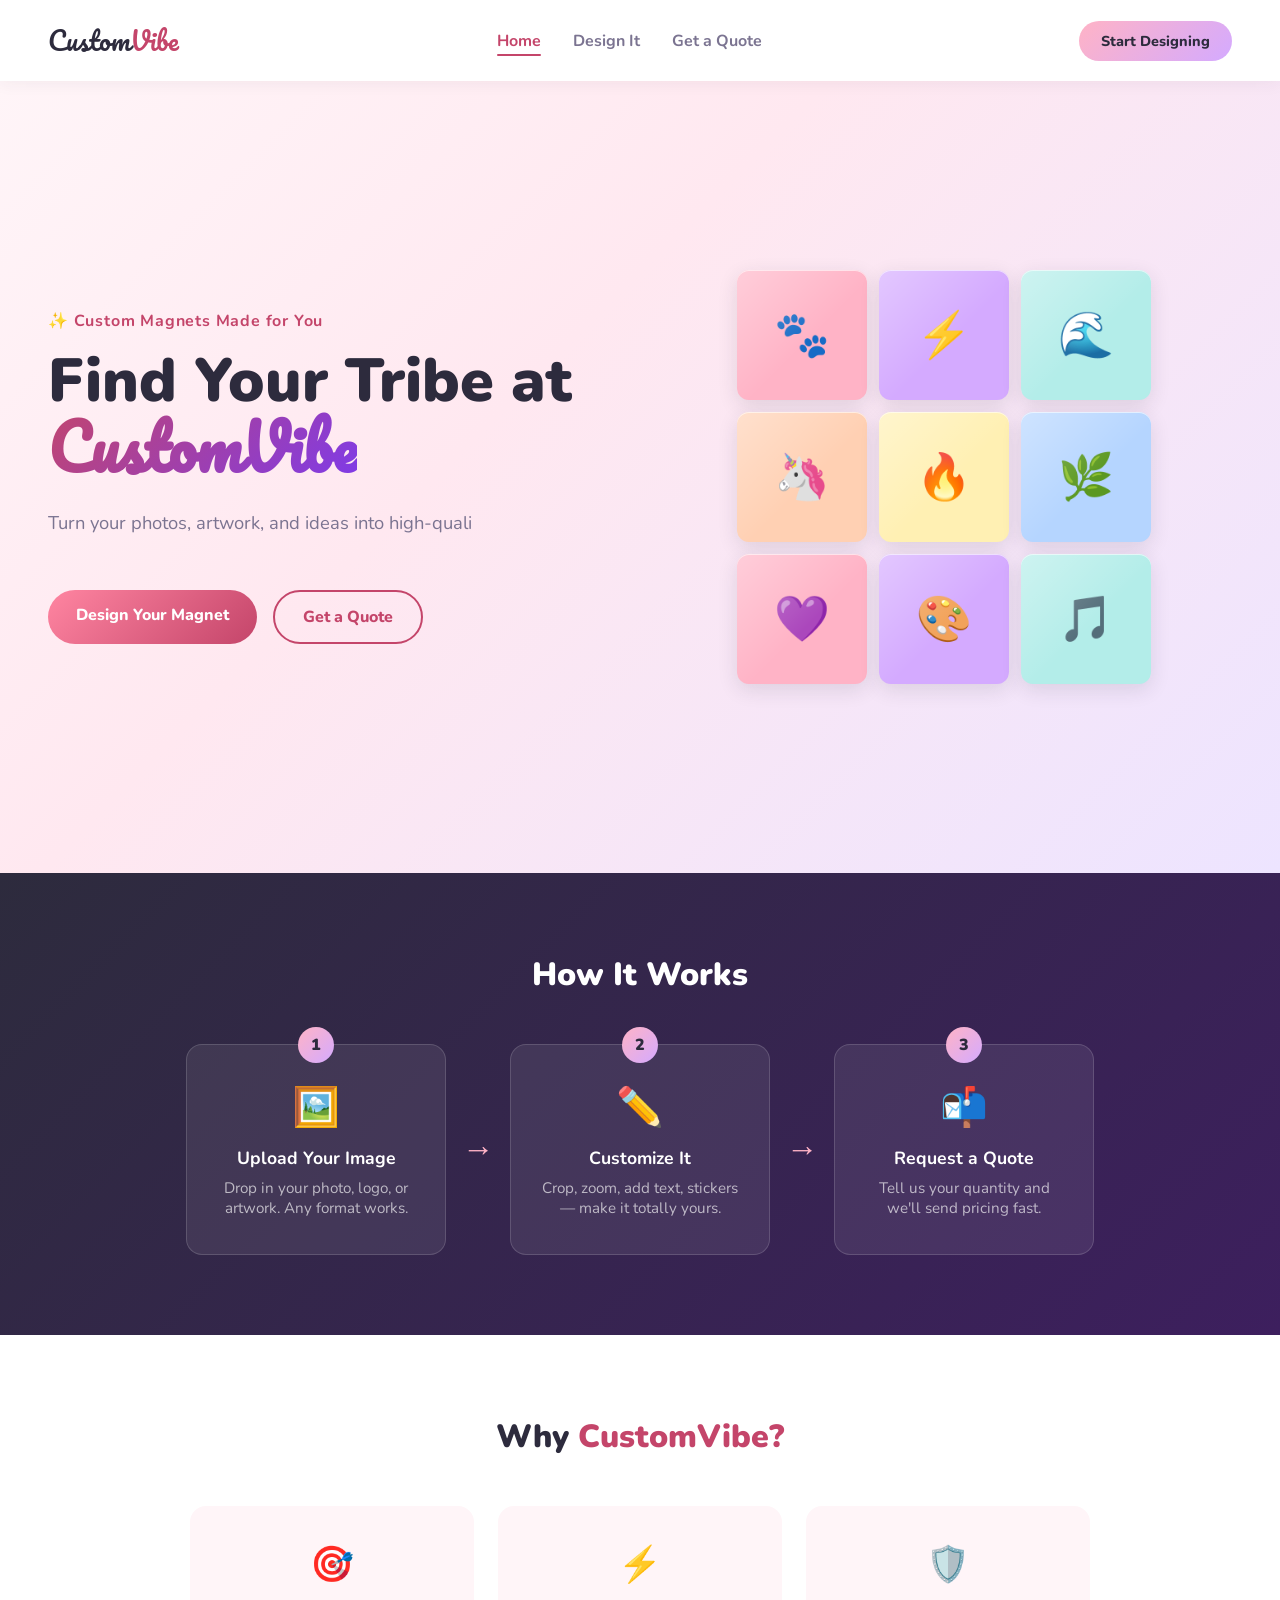
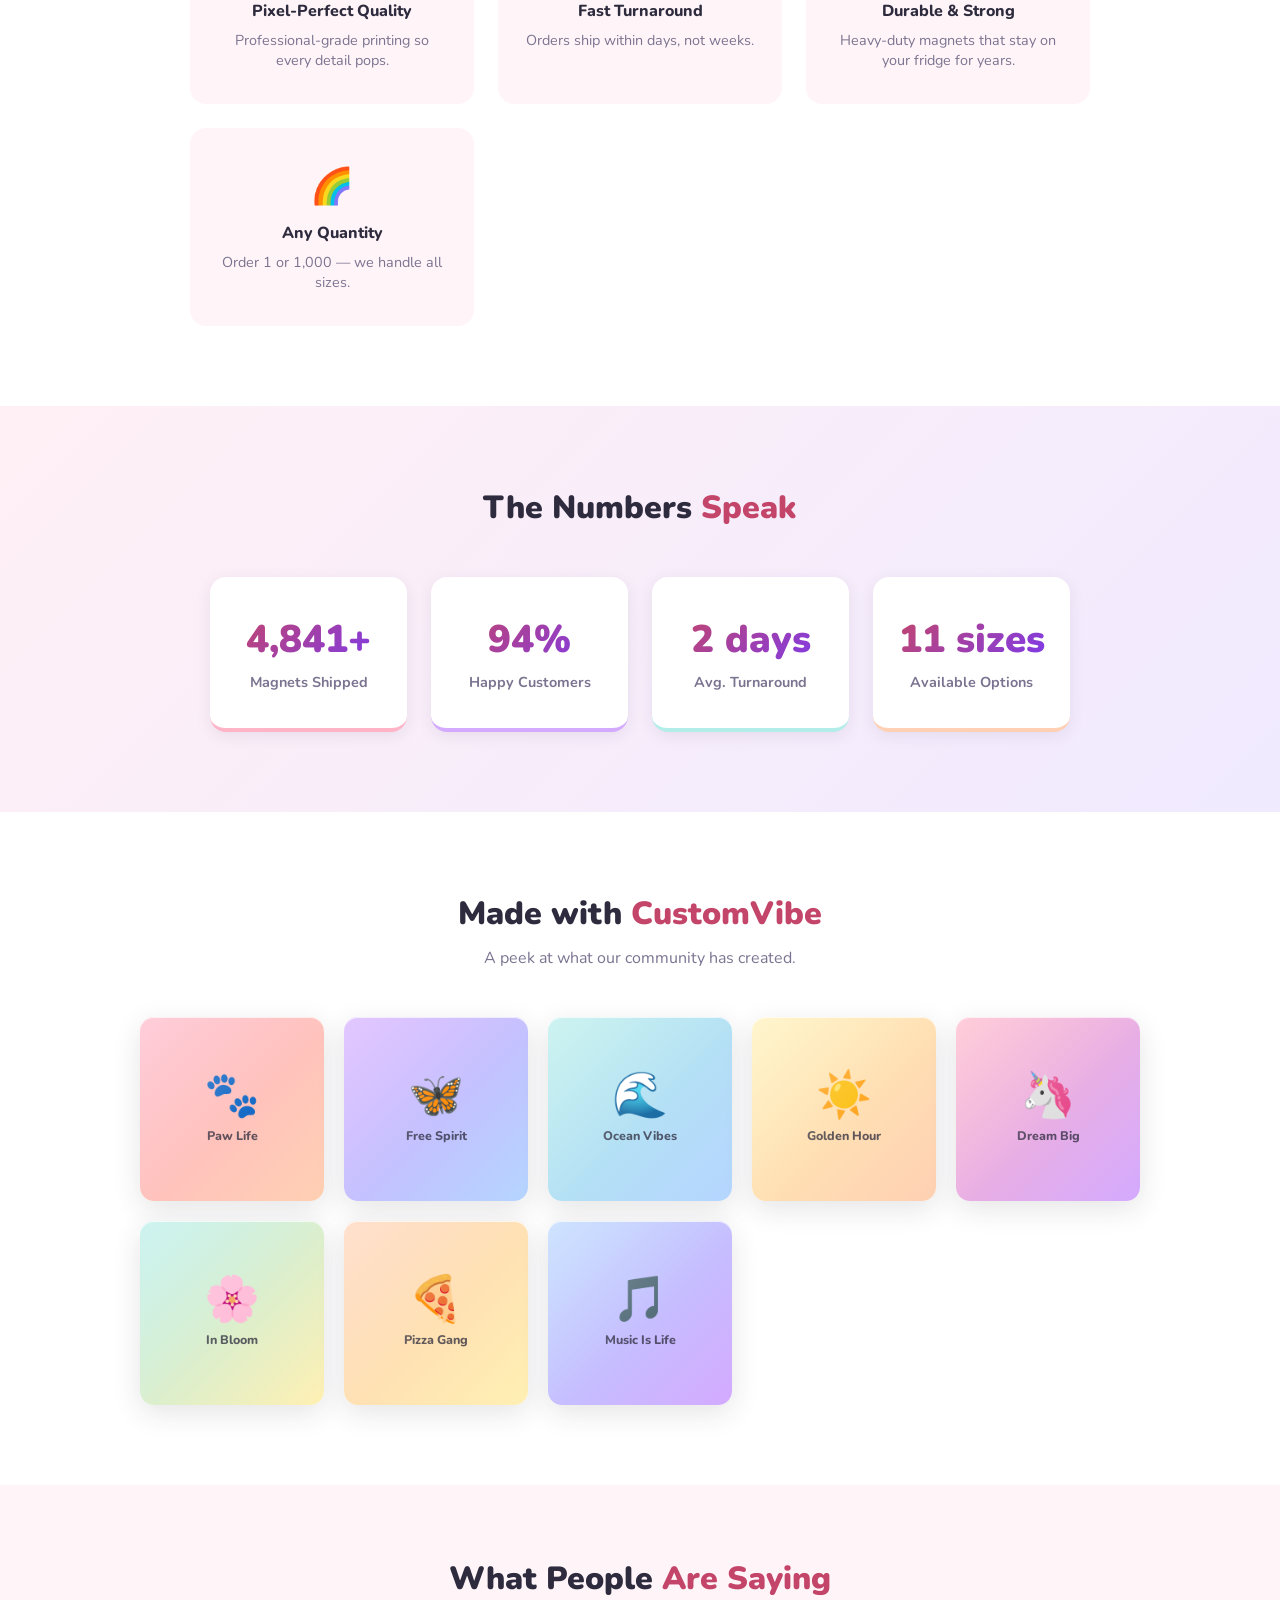
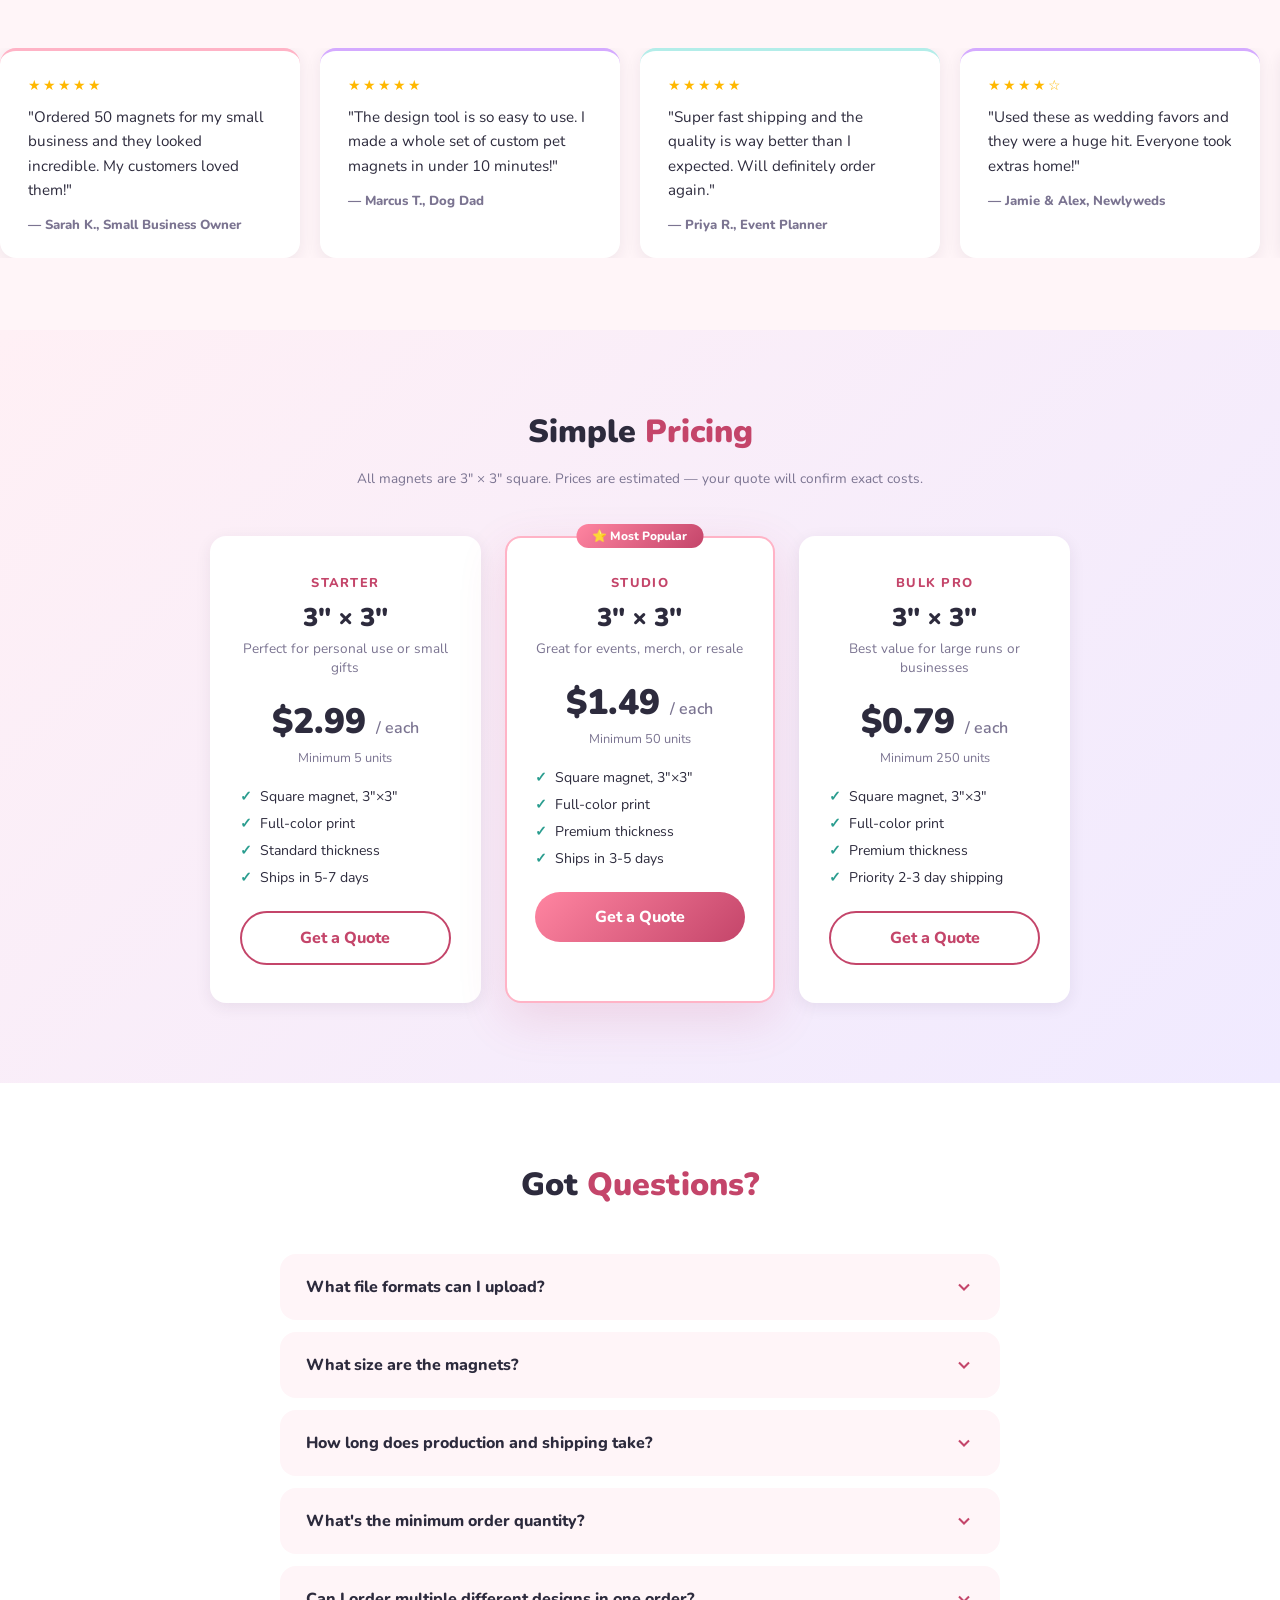
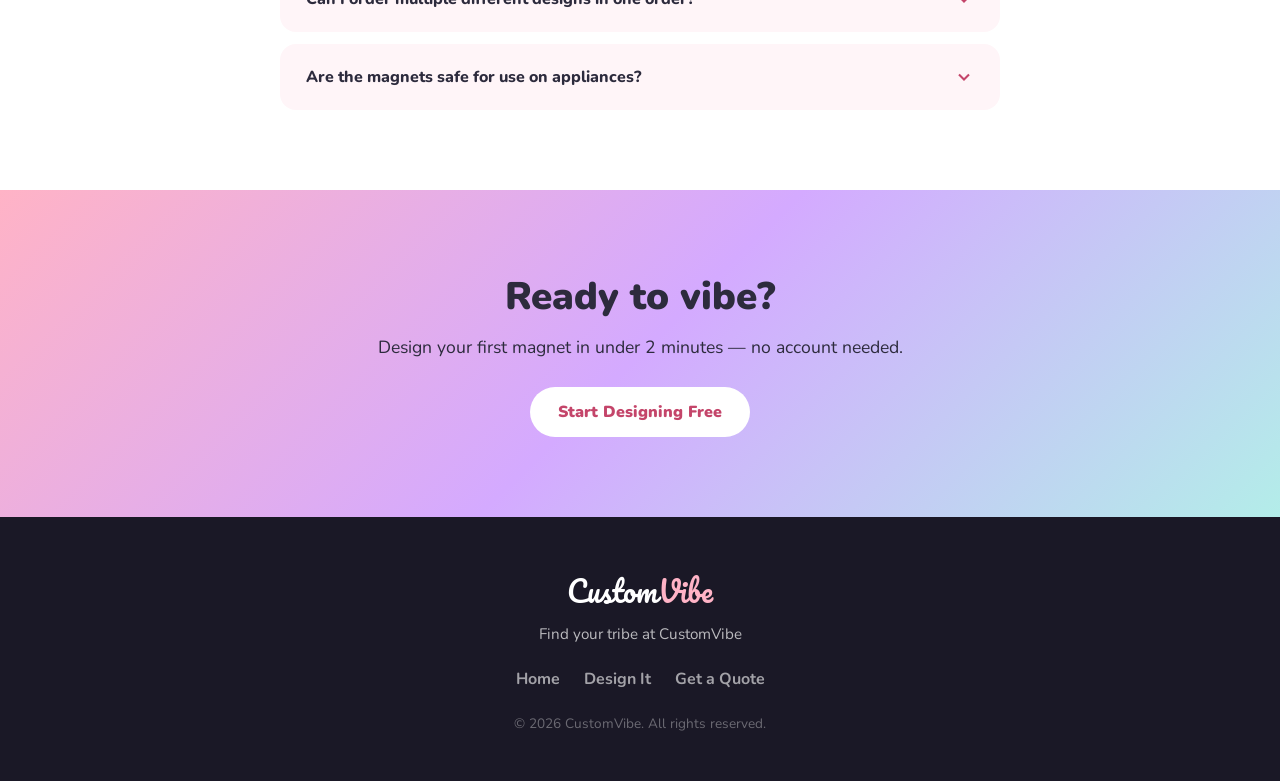
==== commit d95c0bdd: "Launch CustomVibe website — full site with design studio, animations & quote flow" ====
--- a/index.html
+++ b/index.html
@@ -161,7 +161,6 @@
     <h2 class="section-title">What People <span>Are Saying</span></h2>
     <div class="marquee-wrapper">
       <div class="marquee-track" id="marqueeTrack">
-        <!-- duplicated below for seamless loop -->
         <div class="testimonial-card">
           <div class="testimonial-stars">★★★★★</div>
           <p class="testimonial-text">"Ordered 50 magnets for my small business and they looked incredible. My customers loved them!"</p>
@@ -192,7 +191,6 @@
           <p class="testimonial-text">"Colors are vivid, magnets are strong, and the team responded to my quote within hours."</p>
           <div class="testimonial-author">— Linda M., Teacher</div>
         </div>
-        <!-- duplicate set for seamless loop -->
         <div class="testimonial-card">
           <div class="testimonial-stars">★★★★★</div>
           <p class="testimonial-text">"Ordered 50 magnets for my small business and they looked incredible. My customers loved them!"</p>
@@ -292,31 +290,31 @@
         <button class="faq-question">What size are the magnets?
           <svg class="faq-chevron" viewBox="0 0 24 24" fill="none" stroke="currentColor" stroke-width="2.5"><polyline points="6 9 12 15 18 9"/></svg>
         </button>
-        <div class="faq-answer"><p>All current magnets are 3" × 3" square. We're working on additional size options — sign up for our newsletter or check back soon for updates. You can use the design tool to preview exactly what your magnet will look like.</p></div>
+        <div class="faq-answer"><p>All current magnets are 3" × 3" square. We're working on additional size options — sign up for our newsletter or check back soon for updates.</p></div>
       </div>
       <div class="faq-item">
         <button class="faq-question">How long does production and shipping take?
           <svg class="faq-chevron" viewBox="0 0 24 24" fill="none" stroke="currentColor" stroke-width="2.5"><polyline points="6 9 12 15 18 9"/></svg>
         </button>
-        <div class="faq-answer"><p>Production takes 1-3 business days. Shipping depends on your selected plan: Standard orders ship in 5-7 days, Studio orders in 3-5 days, and Bulk Pro orders get priority shipping in 2-3 days. Rush options are available — mention it in your quote request.</p></div>
+        <div class="faq-answer"><p>Production takes 1-3 business days. Standard orders ship in 5-7 days, Studio orders in 3-5 days, and Bulk Pro orders get priority shipping in 2-3 days. Rush options are available — mention it in your quote request.</p></div>
       </div>
       <div class="faq-item">
         <button class="faq-question">What's the minimum order quantity?
           <svg class="faq-chevron" viewBox="0 0 24 24" fill="none" stroke="currentColor" stroke-width="2.5"><polyline points="6 9 12 15 18 9"/></svg>
         </button>
-        <div class="faq-answer"><p>The minimum order is just 5 units on the Starter plan, making it perfect for personal use or small gifts. If you need a single magnet for a special occasion, mention it in your quote request and we'll see what we can do.</p></div>
+        <div class="faq-answer"><p>The minimum order is just 5 units on the Starter plan, making it perfect for personal use or small gifts. Mention it in your quote request if you need fewer.</p></div>
       </div>
       <div class="faq-item">
         <button class="faq-question">Can I order multiple different designs in one order?
           <svg class="faq-chevron" viewBox="0 0 24 24" fill="none" stroke="currentColor" stroke-width="2.5"><polyline points="6 9 12 15 18 9"/></svg>
         </button>
-        <div class="faq-answer"><p>Absolutely! Use our design tool to create multiple magnet designs, then send them all to your quote request in one click. Mixed design orders are welcome — pricing is based on total quantity across all designs.</p></div>
+        <div class="faq-answer"><p>Absolutely! Use our design tool to create multiple magnet designs, then send them all to your quote request in one click. Pricing is based on total quantity across all designs.</p></div>
       </div>
       <div class="faq-item">
         <button class="faq-question">Are the magnets safe for use on appliances?
           <svg class="faq-chevron" viewBox="0 0 24 24" fill="none" stroke="currentColor" stroke-width="2.5"><polyline points="6 9 12 15 18 9"/></svg>
         </button>
-        <div class="faq-answer"><p>Yes! Our magnets are made with strong ferrite material that's completely safe for refrigerators, dishwashers, filing cabinets, and other metal surfaces. The printed surface is protected with a UV-resistant coating so colors stay vibrant for years.</p></div>
+        <div class="faq-answer"><p>Yes! Our magnets use strong ferrite material safe for refrigerators, filing cabinets, and other metal surfaces. The printed surface has a UV-resistant coating so colors stay vibrant for years.</p></div>
       </div>
     </div>
   </section>
@@ -342,4 +340,4 @@
 
   <script src="animations.js"></script>
 </body>
-</html>
+</html>
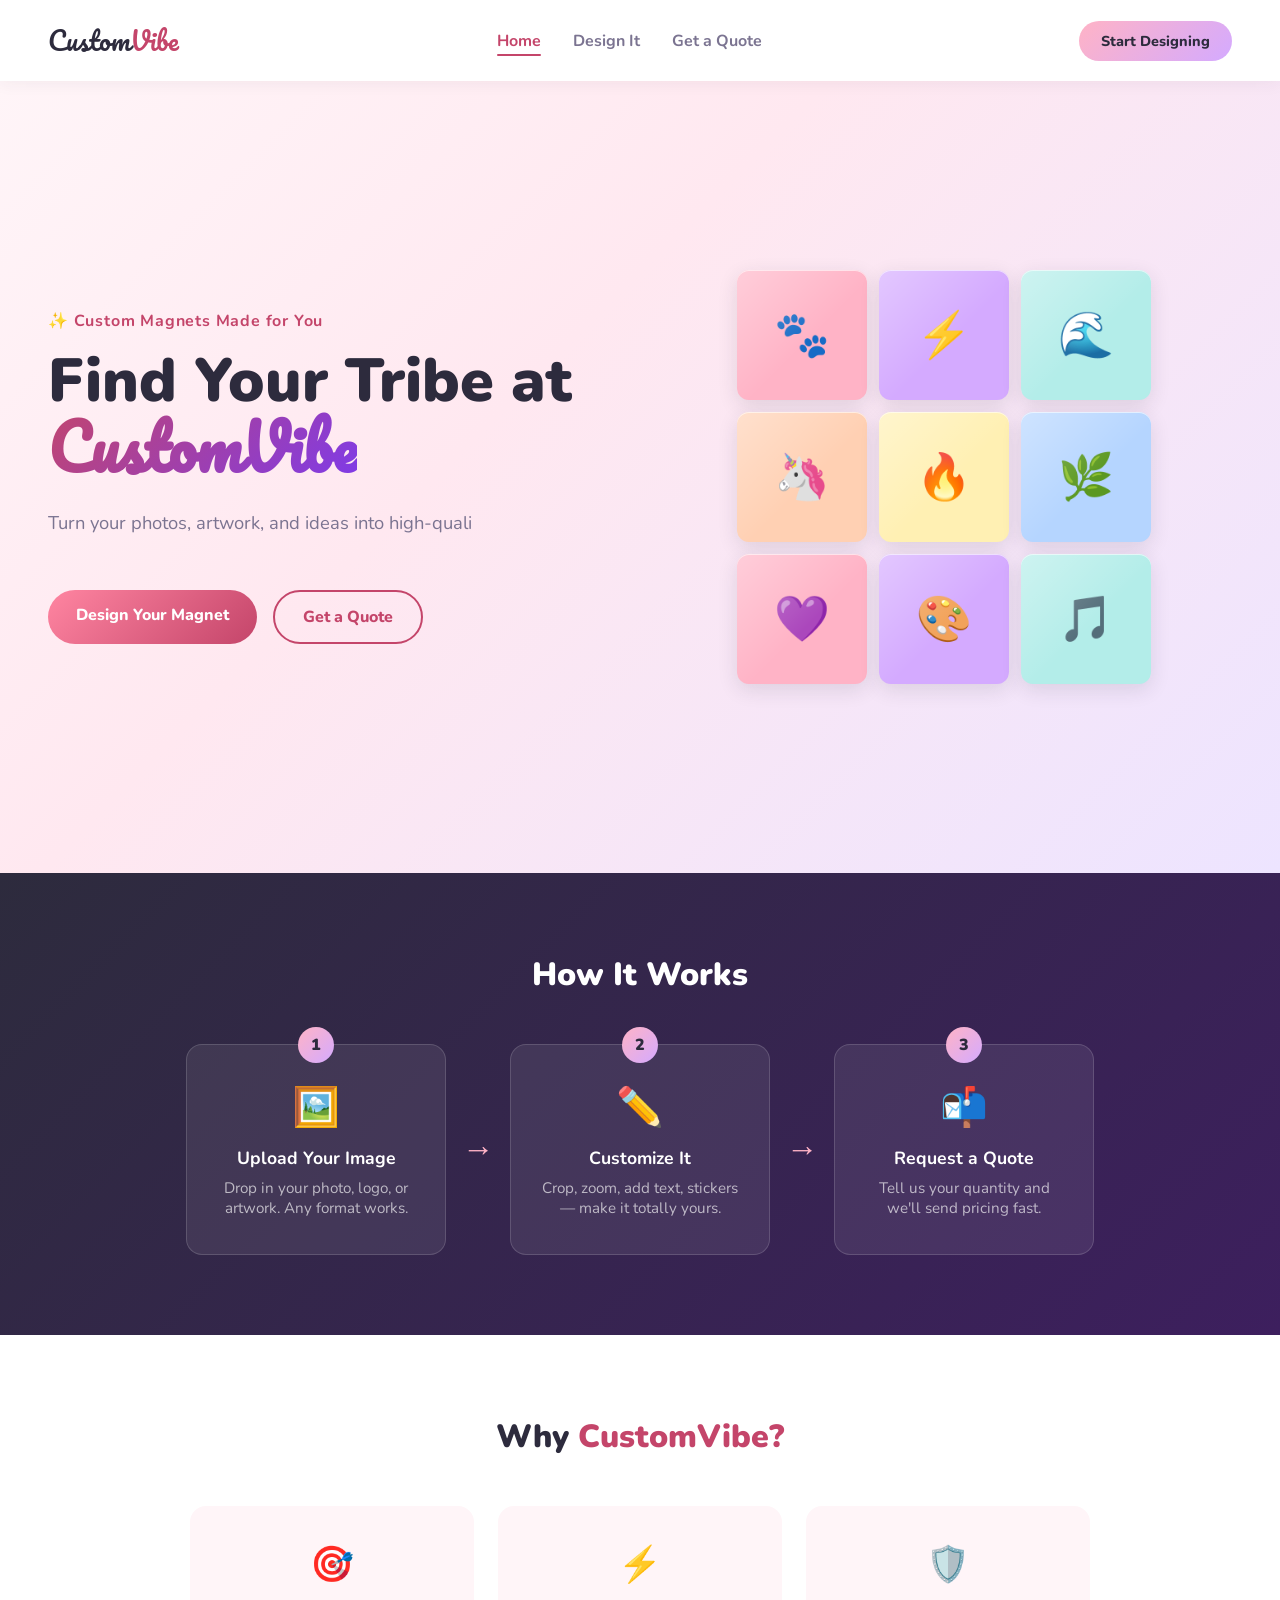
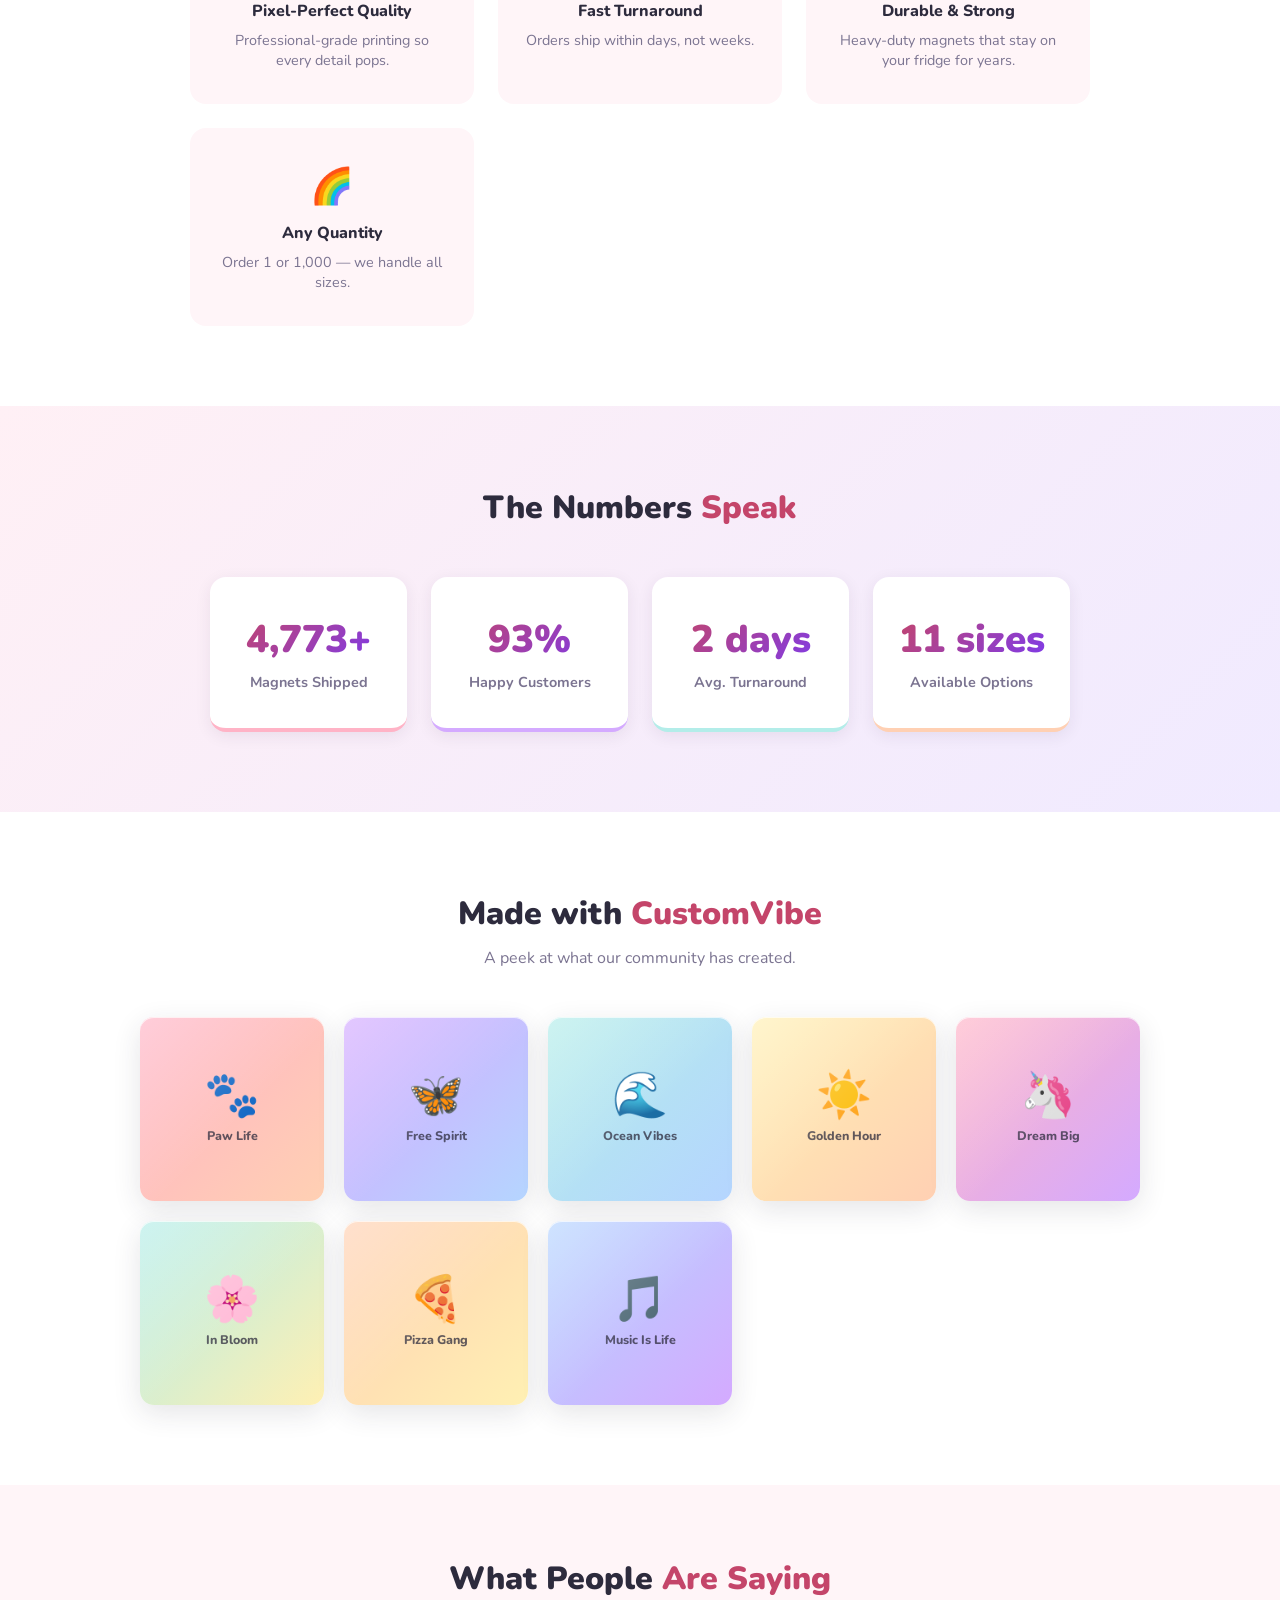
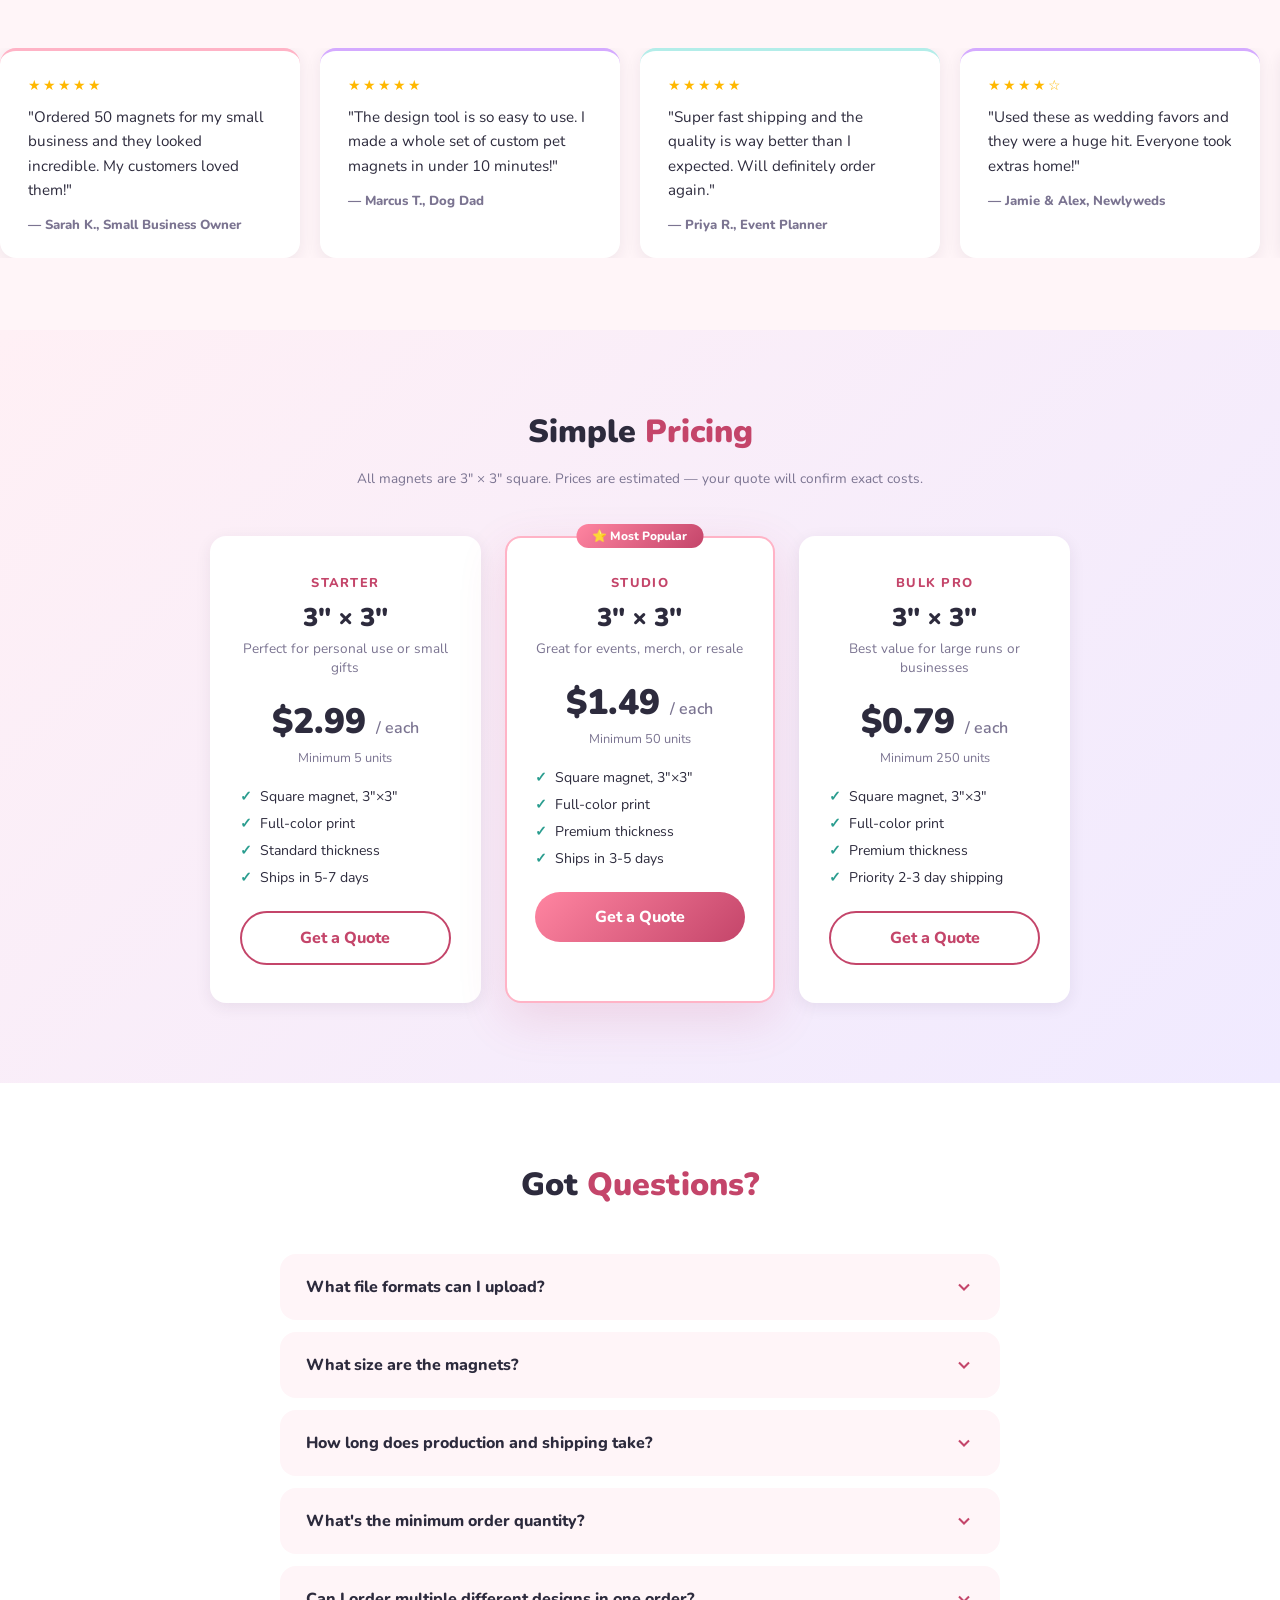
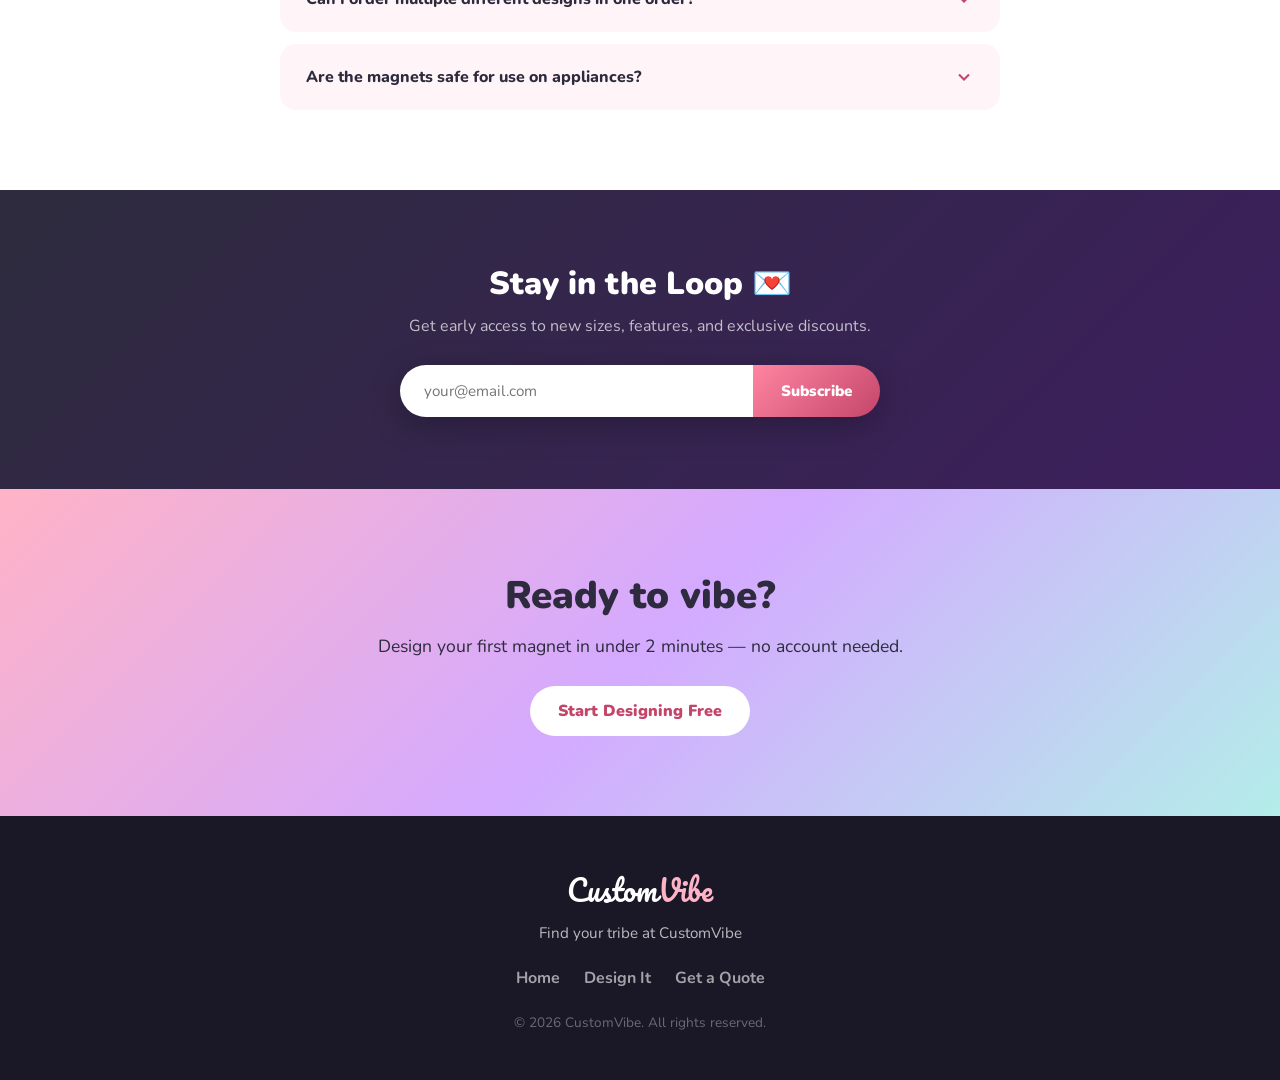
==== commit 0b1fc98c: "Add mobile nav, SEO tags, template library, design persistence, newsletter Mobile nav: - Hamburger b" ====
--- a/index.html
+++ b/index.html
@@ -4,6 +4,14 @@
   <meta charset="UTF-8" />
   <meta name="viewport" content="width=device-width, initial-scale=1.0" />
   <title>CustomVibe — Find Your Tribe</title>
+  <meta name="description" content="CustomVibe — design custom square magnets with your photos and artwork. Find your tribe with high-quality, fast, affordable custom magnets." />
+  <meta property="og:title" content="CustomVibe — Find Your Tribe" />
+  <meta property="og:description" content="Turn your photos and artwork into beautiful custom magnets. Design online, request a quote in minutes." />
+  <meta property="og:type" content="website" />
+  <meta property="og:site_name" content="CustomVibe" />
+  <meta name="twitter:card" content="summary" />
+  <meta name="twitter:title" content="CustomVibe — Find Your Tribe" />
+  <meta name="twitter:description" content="Turn your photos and artwork into beautiful custom magnets." />
   <link rel="preconnect" href="https://fonts.googleapis.com" />
   <link href="https://fonts.googleapis.com/css2?family=Nunito:wght@400;700;900&family=Pacifico&display=swap" rel="stylesheet" />
   <link rel="stylesheet" href="styles.css" />
@@ -19,7 +27,17 @@
       <li><a href="quote.html">Get a Quote</a></li>
     </ul>
     <a href="design.html" class="btn btn-nav">Start Designing</a>
+    <button class="hamburger" id="hamburger" aria-label="Open menu">☰</button>
   </nav>
+
+  <!-- MOBILE MENU -->
+  <div class="mobile-menu" id="mobileMenu">
+    <button class="mobile-menu-close" id="menuClose" aria-label="Close menu">✕</button>
+    <a href="index.html">Home</a>
+    <a href="design.html">Design It</a>
+    <a href="quote.html">Get a Quote</a>
+    <a href="design.html" class="mobile-cta">Start Designing ✨</a>
+  </div>
 
   <!-- HERO -->
   <section class="hero">
@@ -161,6 +179,7 @@
     <h2 class="section-title">What People <span>Are Saying</span></h2>
     <div class="marquee-wrapper">
       <div class="marquee-track" id="marqueeTrack">
+        <!-- duplicated below for seamless loop -->
         <div class="testimonial-card">
           <div class="testimonial-stars">★★★★★</div>
           <p class="testimonial-text">"Ordered 50 magnets for my small business and they looked incredible. My customers loved them!"</p>
@@ -191,6 +210,7 @@
           <p class="testimonial-text">"Colors are vivid, magnets are strong, and the team responded to my quote within hours."</p>
           <div class="testimonial-author">— Linda M., Teacher</div>
         </div>
+        <!-- duplicate set for seamless loop -->
         <div class="testimonial-card">
           <div class="testimonial-stars">★★★★★</div>
           <p class="testimonial-text">"Ordered 50 magnets for my small business and they looked incredible. My customers loved them!"</p>
@@ -290,33 +310,44 @@
         <button class="faq-question">What size are the magnets?
           <svg class="faq-chevron" viewBox="0 0 24 24" fill="none" stroke="currentColor" stroke-width="2.5"><polyline points="6 9 12 15 18 9"/></svg>
         </button>
-        <div class="faq-answer"><p>All current magnets are 3" × 3" square. We're working on additional size options — sign up for our newsletter or check back soon for updates.</p></div>
+        <div class="faq-answer"><p>All current magnets are 3" × 3" square. We're working on additional size options — sign up for our newsletter or check back soon for updates. You can use the design tool to preview exactly what your magnet will look like.</p></div>
       </div>
       <div class="faq-item">
         <button class="faq-question">How long does production and shipping take?
           <svg class="faq-chevron" viewBox="0 0 24 24" fill="none" stroke="currentColor" stroke-width="2.5"><polyline points="6 9 12 15 18 9"/></svg>
         </button>
-        <div class="faq-answer"><p>Production takes 1-3 business days. Standard orders ship in 5-7 days, Studio orders in 3-5 days, and Bulk Pro orders get priority shipping in 2-3 days. Rush options are available — mention it in your quote request.</p></div>
+        <div class="faq-answer"><p>Production takes 1-3 business days. Shipping depends on your selected plan: Standard orders ship in 5-7 days, Studio orders in 3-5 days, and Bulk Pro orders get priority shipping in 2-3 days. Rush options are available — mention it in your quote request.</p></div>
       </div>
       <div class="faq-item">
         <button class="faq-question">What's the minimum order quantity?
           <svg class="faq-chevron" viewBox="0 0 24 24" fill="none" stroke="currentColor" stroke-width="2.5"><polyline points="6 9 12 15 18 9"/></svg>
         </button>
-        <div class="faq-answer"><p>The minimum order is just 5 units on the Starter plan, making it perfect for personal use or small gifts. Mention it in your quote request if you need fewer.</p></div>
+        <div class="faq-answer"><p>The minimum order is just 5 units on the Starter plan, making it perfect for personal use or small gifts. If you need a single magnet for a special occasion, mention it in your quote request and we'll see what we can do.</p></div>
       </div>
       <div class="faq-item">
         <button class="faq-question">Can I order multiple different designs in one order?
           <svg class="faq-chevron" viewBox="0 0 24 24" fill="none" stroke="currentColor" stroke-width="2.5"><polyline points="6 9 12 15 18 9"/></svg>
         </button>
-        <div class="faq-answer"><p>Absolutely! Use our design tool to create multiple magnet designs, then send them all to your quote request in one click. Pricing is based on total quantity across all designs.</p></div>
+        <div class="faq-answer"><p>Absolutely! Use our design tool to create multiple magnet designs, then send them all to your quote request in one click. Mixed design orders are welcome — pricing is based on total quantity across all designs.</p></div>
       </div>
       <div class="faq-item">
         <button class="faq-question">Are the magnets safe for use on appliances?
           <svg class="faq-chevron" viewBox="0 0 24 24" fill="none" stroke="currentColor" stroke-width="2.5"><polyline points="6 9 12 15 18 9"/></svg>
         </button>
-        <div class="faq-answer"><p>Yes! Our magnets use strong ferrite material safe for refrigerators, filing cabinets, and other metal surfaces. The printed surface has a UV-resistant coating so colors stay vibrant for years.</p></div>
-      </div>
-    </div>
+        <div class="faq-answer"><p>Yes! Our magnets are made with strong ferrite material that's completely safe for refrigerators, dishwashers, filing cabinets, and other metal surfaces. The printed surface is protected with a UV-resistant coating so colors stay vibrant for years.</p></div>
+      </div>
+    </div>
+  </section>
+
+  <!-- NEWSLETTER -->
+  <section class="newsletter-section">
+    <h2>Stay in the Loop 💌</h2>
+    <p>Get early access to new sizes, features, and exclusive discounts.</p>
+    <form class="newsletter-form" id="newsletterForm">
+      <input type="email" placeholder="your@email.com" required />
+      <button type="submit">Subscribe</button>
+    </form>
+    <p class="newsletter-success" id="newsletterSuccess">🎉 You're in! Watch your inbox.</p>
   </section>
 
   <!-- CTA BANNER -->
@@ -339,5 +370,19 @@
   </footer>
 
   <script src="animations.js"></script>
+  <script>
+    // Hamburger menu
+    document.getElementById('hamburger').addEventListener('click', () =>
+      document.getElementById('mobileMenu').classList.add('open'));
+    document.getElementById('menuClose').addEventListener('click', () =>
+      document.getElementById('mobileMenu').classList.remove('open'));
+
+    // Newsletter
+    document.getElementById('newsletterForm').addEventListener('submit', function(e) {
+      e.preventDefault();
+      this.style.display = 'none';
+      document.getElementById('newsletterSuccess').classList.add('show');
+    });
+  </script>
 </body>
-</html>+</html>
--- a/styles.css
+++ b/styles.css
@@ -987,18 +987,208 @@
 }
 .success-msg.show { display: block; }
 
+/* ===== MOBILE NAV ===== */
+.hamburger {
+  display: none;
+  background: none;
+  border: none;
+  font-size: 1.5rem;
+  cursor: pointer;
+  padding: 4px 8px;
+  line-height: 1;
+  color: var(--dark);
+}
+.mobile-menu {
+  display: none;
+  position: fixed;
+  inset: 0;
+  background: rgba(255,245,248,0.97);
+  backdrop-filter: blur(16px);
+  z-index: 300;
+  flex-direction: column;
+  align-items: center;
+  justify-content: center;
+  gap: 12px;
+  animation: menuFadeIn 0.2s ease;
+}
+@keyframes menuFadeIn {
+  from { opacity: 0; transform: scale(0.97); }
+  to   { opacity: 1; transform: scale(1); }
+}
+.mobile-menu.open { display: flex; }
+.mobile-menu-close {
+  position: absolute;
+  top: 20px; right: 24px;
+  background: none;
+  border: none;
+  font-size: 1.8rem;
+  cursor: pointer;
+  color: var(--gray);
+}
+.mobile-menu a {
+  font-size: 1.8rem;
+  font-weight: 900;
+  color: var(--dark);
+  padding: 12px 32px;
+  border-radius: 50px;
+  transition: background 0.15s, color 0.15s;
+}
+.mobile-menu a:hover { background: var(--pink); color: var(--dark); }
+.mobile-menu .mobile-cta {
+  margin-top: 12px;
+  background: linear-gradient(135deg, var(--pink-mid), var(--pink-dark));
+  color: #fff;
+  font-size: 1.1rem;
+  padding: 14px 36px;
+  border-radius: 50px;
+  font-weight: 900;
+}
+
+/* ===== NEWSLETTER ===== */
+.newsletter-section {
+  background: linear-gradient(135deg, var(--dark), #3D1F5E);
+  padding: 72px 48px;
+  text-align: center;
+  color: #fff;
+}
+.newsletter-section h2 { font-size: 2rem; font-weight: 900; margin-bottom: 10px; }
+.newsletter-section p { color: rgba(255,255,255,0.7); margin-bottom: 28px; font-size: 1rem; }
+.newsletter-form {
+  display: flex;
+  gap: 0;
+  max-width: 480px;
+  margin: 0 auto;
+  border-radius: 50px;
+  overflow: hidden;
+  box-shadow: 0 8px 32px rgba(0,0,0,0.25);
+}
+.newsletter-form input {
+  flex: 1;
+  padding: 16px 24px;
+  border: none;
+  font-family: 'Nunito', sans-serif;
+  font-size: 0.95rem;
+  outline: none;
+  color: var(--dark);
+}
+.newsletter-form button {
+  padding: 16px 28px;
+  background: linear-gradient(135deg, var(--pink-mid), var(--pink-dark));
+  color: #fff;
+  border: none;
+  font-family: 'Nunito', sans-serif;
+  font-weight: 900;
+  font-size: 0.95rem;
+  cursor: pointer;
+  white-space: nowrap;
+  transition: opacity 0.15s;
+}
+.newsletter-form button:hover { opacity: 0.88; }
+.newsletter-success {
+  display: none;
+  color: var(--mint);
+  font-weight: 800;
+  font-size: 1rem;
+  margin-top: 12px;
+}
+.newsletter-success.show { display: block; }
+
+/* ===== TEMPLATE LIBRARY ===== */
+.template-grid {
+  display: grid;
+  grid-template-columns: repeat(2, 1fr);
+  gap: 8px;
+  margin-top: 8px;
+}
+.template-card {
+  display: flex;
+  flex-direction: column;
+  align-items: center;
+  gap: 5px;
+  cursor: pointer;
+  border-radius: 10px;
+  padding: 6px;
+  border: 2px solid transparent;
+  transition: border-color 0.15s, transform 0.12s;
+}
+.template-card:hover { border-color: var(--pink); transform: scale(1.04); }
+.template-preview {
+  width: 100%;
+  aspect-ratio: 1;
+  border-radius: 8px;
+  display: flex;
+  flex-direction: column;
+  align-items: center;
+  justify-content: center;
+  font-size: 1.6rem;
+  box-shadow: 0 4px 12px rgba(0,0,0,0.1);
+  position: relative;
+  overflow: hidden;
+  gap: 3px;
+}
+.template-preview::after {
+  content: '';
+  position: absolute;
+  inset: 0;
+  background: linear-gradient(135deg, rgba(255,255,255,0.25) 0%, transparent 55%);
+  pointer-events: none;
+}
+.template-preview span {
+  font-size: 0.55rem;
+  font-weight: 800;
+  color: rgba(0,0,0,0.55);
+  text-align: center;
+  padding: 0 4px;
+  line-height: 1.2;
+}
+.template-name {
+  font-size: 0.72rem;
+  font-weight: 700;
+  color: var(--gray);
+  text-align: center;
+}
+
+/* ===== SAVE INDICATOR ===== */
+.save-indicator {
+  position: fixed;
+  bottom: 20px;
+  left: 50%;
+  transform: translateX(-50%) translateY(60px);
+  background: var(--dark);
+  color: #fff;
+  font-size: 0.82rem;
+  font-weight: 700;
+  padding: 8px 20px;
+  border-radius: 50px;
+  z-index: 200;
+  transition: transform 0.3s cubic-bezier(.22,1,.36,1), opacity 0.3s;
+  opacity: 0;
+  pointer-events: none;
+}
+.save-indicator.show {
+  transform: translateX(-50%) translateY(0);
+  opacity: 1;
+}
+
 /* ===== RESPONSIVE ===== */
 @media (max-width: 900px) {
   .nav { padding: 14px 20px; }
   .nav-links { display: none; }
+  .hamburger { display: block; }
+  .btn-nav { display: none; }
   .hero { flex-direction: column; padding: 40px 20px; text-align: center; }
   .hero-ctas { justify-content: center; }
   .magnet-grid { grid-template-columns: repeat(3, 90px); }
   .magnet-tile { width: 90px; height: 90px; font-size: 2rem; }
   .section { padding: 48px 20px; }
+  .newsletter-section { padding: 56px 20px; }
+  .newsletter-form { flex-direction: column; border-radius: 16px; }
+  .newsletter-form input { border-radius: 12px 12px 0 0; }
+  .newsletter-form button { border-radius: 0 0 12px 12px; }
   .design-workspace { grid-template-columns: 1fr; }
   .design-toolbar { position: static; max-height: none; }
   .form-row { grid-template-columns: 1fr; }
   .gallery-grid { grid-template-columns: repeat(auto-fill, minmax(130px, 1fr)); }
   .pricing-card.featured { transform: none; }
-}
+  .template-grid { grid-template-columns: repeat(3, 1fr); }
+}
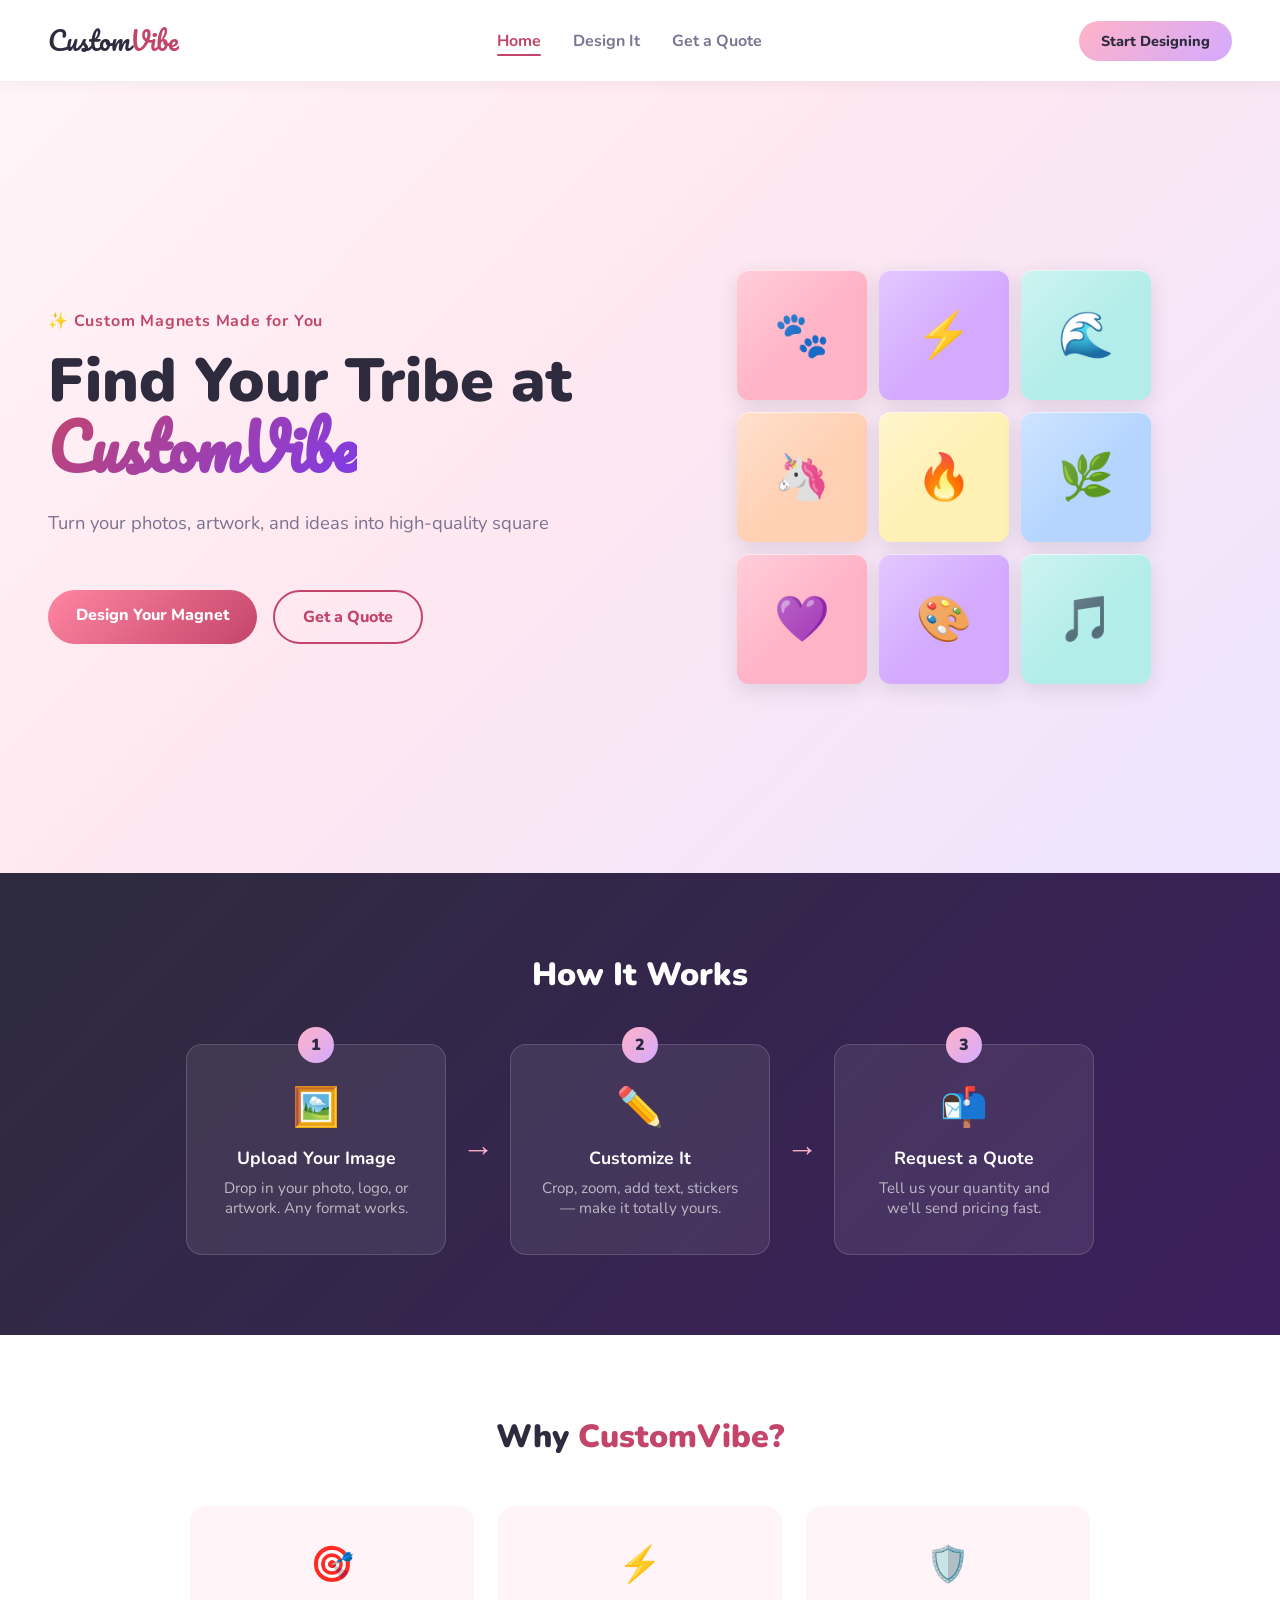
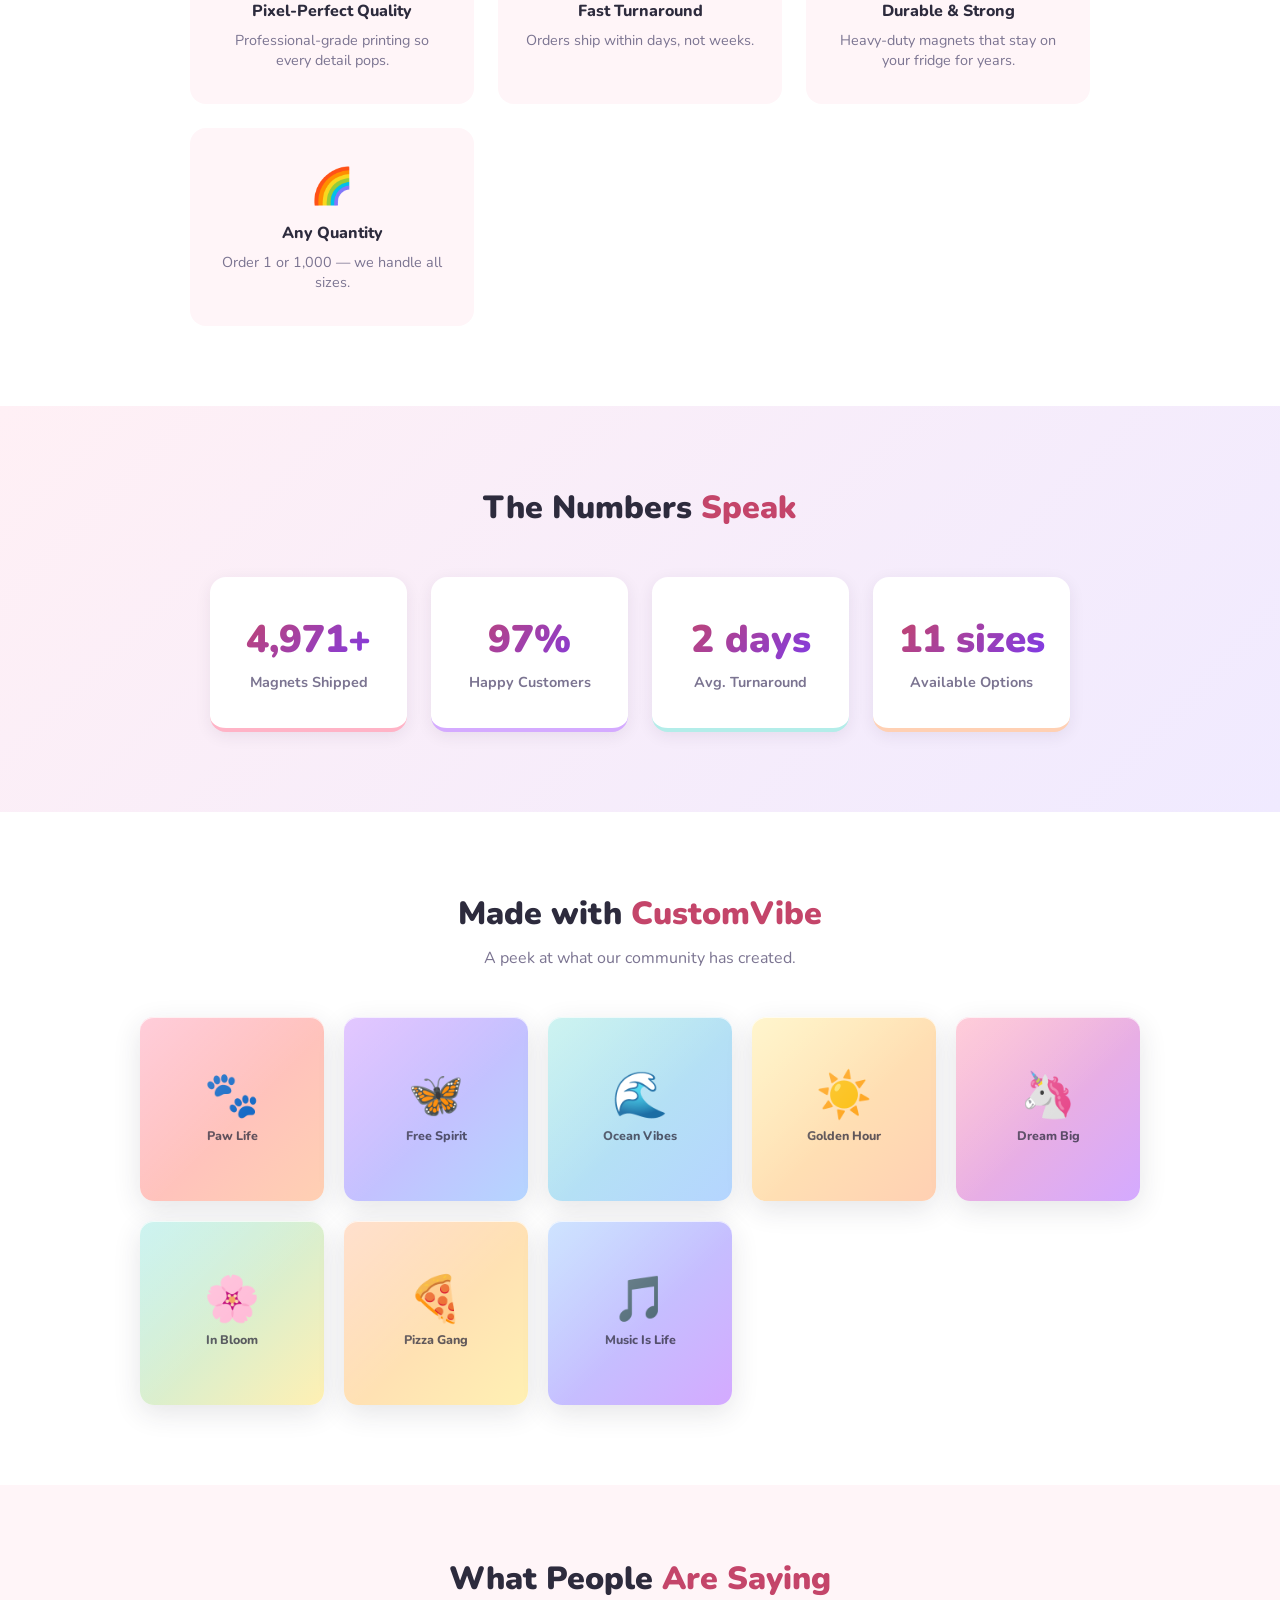
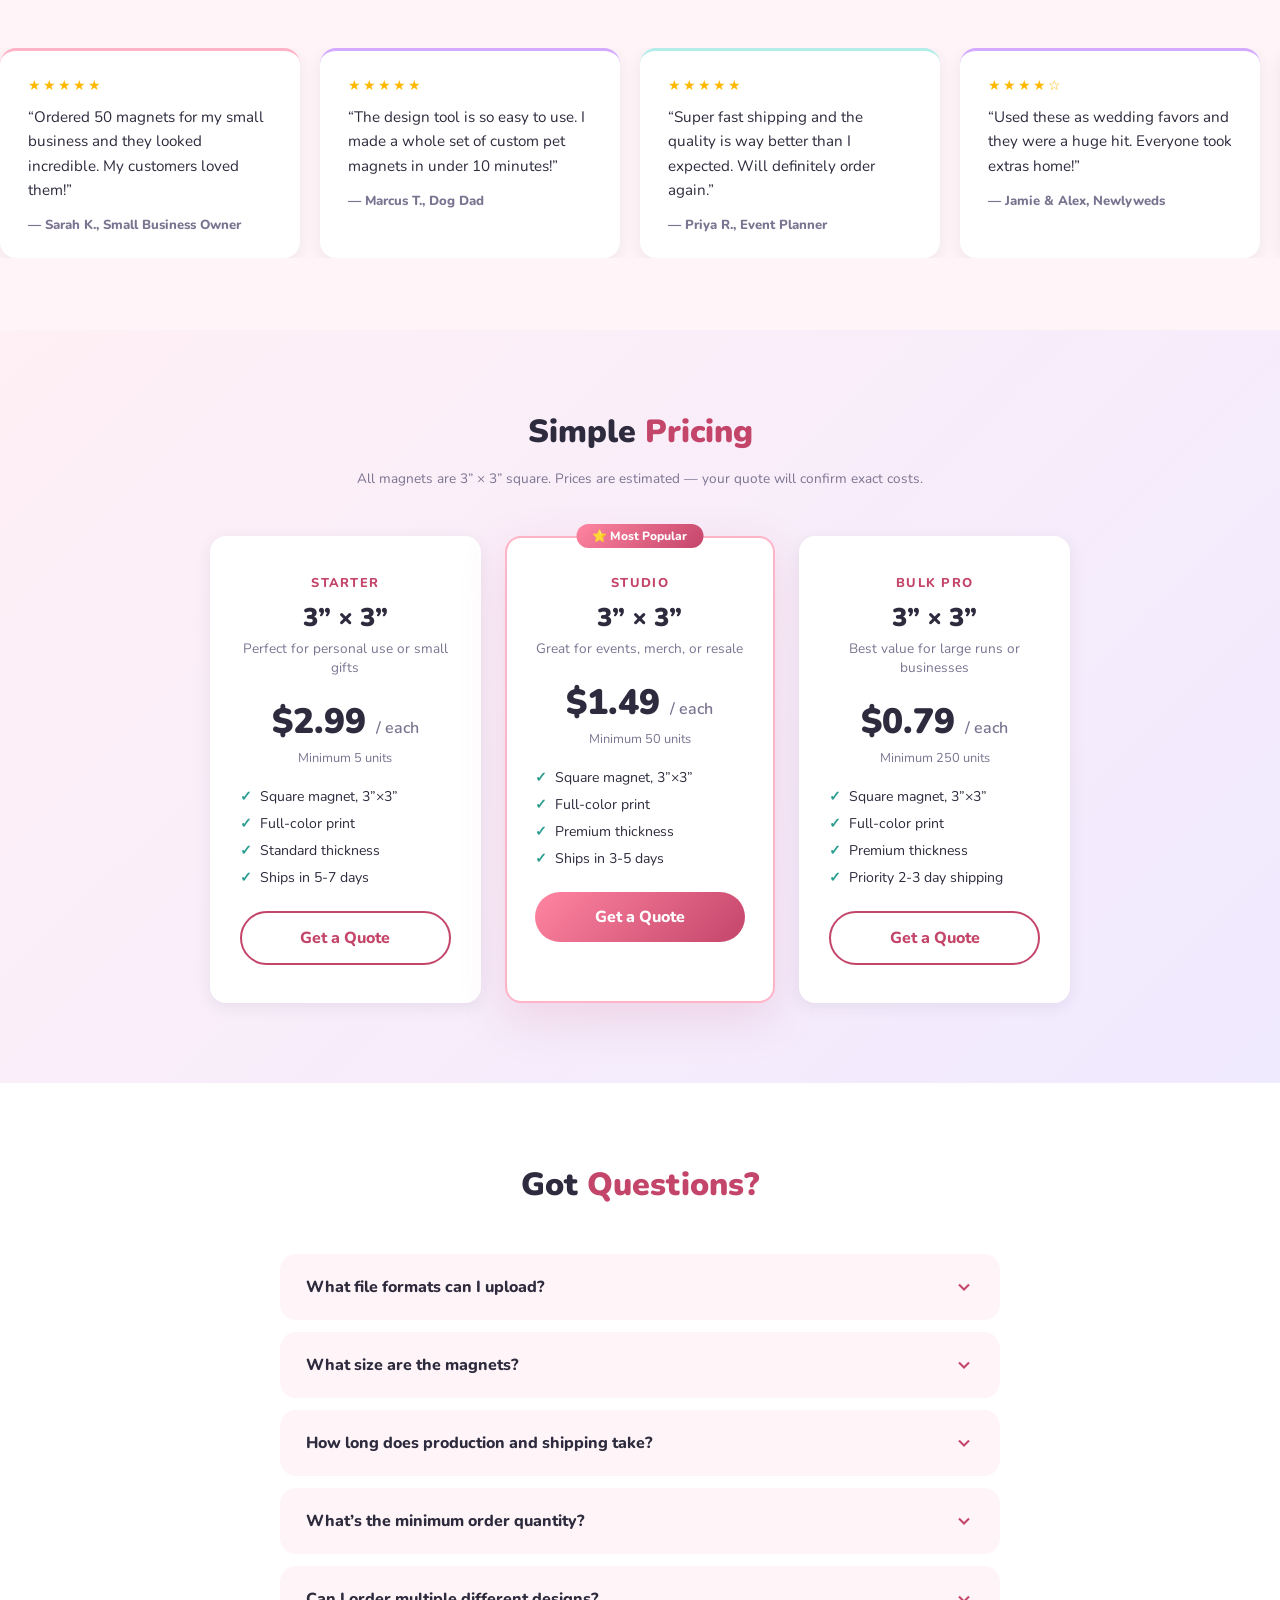
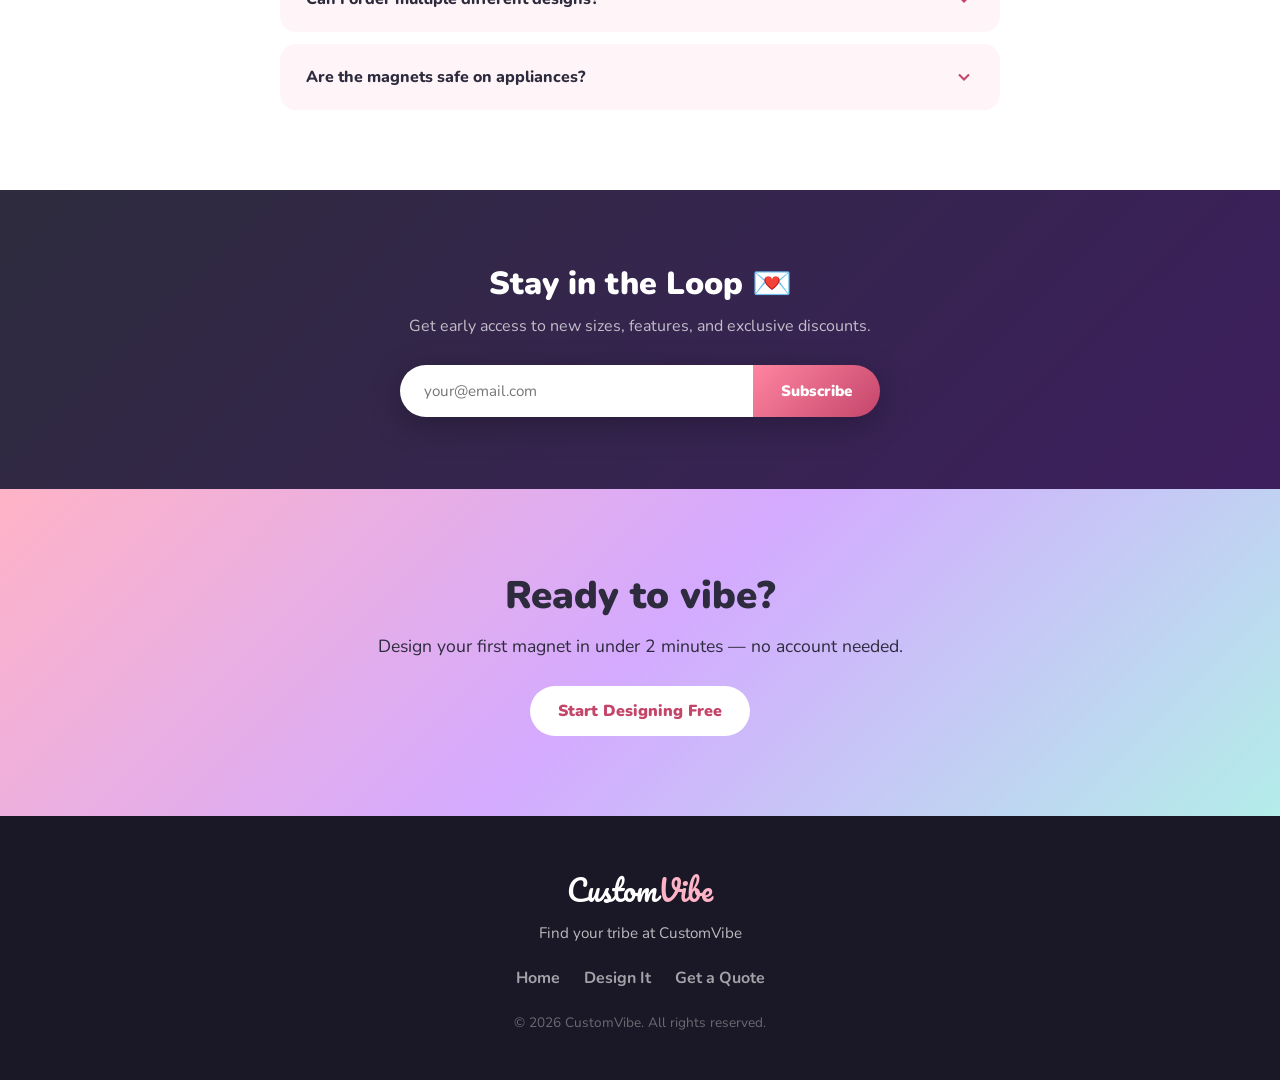
==== commit 93d9f920: "Add mobile nav, SEO tags, template library, design persistence, newsletter" ====
--- a/index.html
+++ b/index.html
@@ -18,7 +18,6 @@
 </head>
 <body>
 
-  <!-- NAV -->
   <nav class="nav">
     <a href="index.html" class="nav-logo">Custom<span>Vibe</span></a>
     <ul class="nav-links">
@@ -30,7 +29,6 @@
     <button class="hamburger" id="hamburger" aria-label="Open menu">☰</button>
   </nav>
 
-  <!-- MOBILE MENU -->
   <div class="mobile-menu" id="mobileMenu">
     <button class="mobile-menu-close" id="menuClose" aria-label="Close menu">✕</button>
     <a href="index.html">Home</a>
@@ -39,7 +37,6 @@
     <a href="design.html" class="mobile-cta">Start Designing ✨</a>
   </div>
 
-  <!-- HERO -->
   <section class="hero">
     <div class="hero-content">
       <p class="hero-eyebrow">✨ Custom Magnets Made for You</p>
@@ -65,281 +62,94 @@
     </div>
   </section>
 
-  <!-- HOW IT WORKS -->
   <section class="section how-it-works">
     <h2 class="section-title">How It Works</h2>
     <div class="steps">
-      <div class="step">
-        <div class="step-num">1</div>
-        <div class="step-icon">🖼️</div>
-        <h3>Upload Your Image</h3>
-        <p>Drop in your photo, logo, or artwork. Any format works.</p>
-      </div>
+      <div class="step"><div class="step-num">1</div><div class="step-icon">🖼️</div><h3>Upload Your Image</h3><p>Drop in your photo, logo, or artwork. Any format works.</p></div>
       <div class="step-arrow">→</div>
-      <div class="step">
-        <div class="step-num">2</div>
-        <div class="step-icon">✏️</div>
-        <h3>Customize It</h3>
-        <p>Crop, zoom, add text, stickers — make it totally yours.</p>
-      </div>
+      <div class="step"><div class="step-num">2</div><div class="step-icon">✏️</div><h3>Customize It</h3><p>Crop, zoom, add text, stickers — make it totally yours.</p></div>
       <div class="step-arrow">→</div>
-      <div class="step">
-        <div class="step-num">3</div>
-        <div class="step-icon">📬</div>
-        <h3>Request a Quote</h3>
-        <p>Tell us your quantity and we'll send pricing fast.</p>
+      <div class="step"><div class="step-num">3</div><div class="step-icon">📬</div><h3>Request a Quote</h3><p>Tell us your quantity and we’ll send pricing fast.</p></div>
+    </div>
+  </section>
+
+  <section class="section features">
+    <h2 class="section-title">Why <span>CustomVibe?</span></h2>
+    <div class="feature-grid">
+      <div class="feature-card"><span class="feature-icon">🎯</span><h3>Pixel-Perfect Quality</h3><p>Professional-grade printing so every detail pops.</p></div>
+      <div class="feature-card"><span class="feature-icon">⚡</span><h3>Fast Turnaround</h3><p>Orders ship within days, not weeks.</p></div>
+      <div class="feature-card"><span class="feature-icon">🛡️</span><h3>Durable &amp; Strong</h3><p>Heavy-duty magnets that stay on your fridge for years.</p></div>
+      <div class="feature-card"><span class="feature-icon">🌈</span><h3>Any Quantity</h3><p>Order 1 or 1,000 — we handle all sizes.</p></div>
+    </div>
+  </section>
+
+  <section class="section stats-section">
+    <h2 class="section-title">The Numbers <span>Speak</span></h2>
+    <div class="stats-grid">
+      <div class="stat-card"><div class="stat-num" data-count="5000" data-suffix="+">0+</div><div class="stat-label">Magnets Shipped</div></div>
+      <div class="stat-card"><div class="stat-num" data-count="98" data-suffix="%">0%</div><div class="stat-label">Happy Customers</div></div>
+      <div class="stat-card"><div class="stat-num" data-count="3" data-suffix=" days">0 days</div><div class="stat-label">Avg. Turnaround</div></div>
+      <div class="stat-card"><div class="stat-num" data-count="12" data-suffix=" sizes">0 sizes</div><div class="stat-label">Available Options</div></div>
+    </div>
+  </section>
+
+  <section class="section gallery-section">
+    <h2 class="section-title">Made with <span>CustomVibe</span></h2>
+    <p class="section-subtitle">A peek at what our community has created.</p>
+    <div class="gallery-grid">
+      <div class="gallery-magnet" style="background:linear-gradient(135deg,#FFB3C6,#FFD0B3);"><span class="gm-emoji">🐾</span><span class="gm-label">Paw Life</span></div>
+      <div class="gallery-magnet" style="background:linear-gradient(135deg,#D4AAFF,#B5D5FF);"><span class="gm-emoji">🦋</span><span class="gm-label">Free Spirit</span></div>
+      <div class="gallery-magnet" style="background:linear-gradient(135deg,#B3EDE9,#B5D5FF);"><span class="gm-emoji">🌊</span><span class="gm-label">Ocean Vibes</span></div>
+      <div class="gallery-magnet" style="background:linear-gradient(135deg,#FFF0B3,#FFD0B3);"><span class="gm-emoji">☀️</span><span class="gm-label">Golden Hour</span></div>
+      <div class="gallery-magnet" style="background:linear-gradient(135deg,#FFB3C6,#D4AAFF);"><span class="gm-emoji">🦄</span><span class="gm-label">Dream Big</span></div>
+      <div class="gallery-magnet" style="background:linear-gradient(135deg,#B3EDE9,#FFF0B3);"><span class="gm-emoji">🌸</span><span class="gm-label">In Bloom</span></div>
+      <div class="gallery-magnet" style="background:linear-gradient(135deg,#FFD0B3,#FFF0B3);"><span class="gm-emoji">🍕</span><span class="gm-label">Pizza Gang</span></div>
+      <div class="gallery-magnet" style="background:linear-gradient(135deg,#B5D5FF,#D4AAFF);"><span class="gm-emoji">🎵</span><span class="gm-label">Music Is Life</span></div>
+    </div>
+  </section>
+
+  <section class="section testimonials-section">
+    <h2 class="section-title">What People <span>Are Saying</span></h2>
+    <div class="marquee-wrapper">
+      <div class="marquee-track">
+        <div class="testimonial-card"><div class="testimonial-stars">★★★★★</div><p class="testimonial-text">“Ordered 50 magnets for my small business and they looked incredible. My customers loved them!”</p><div class="testimonial-author">— Sarah K., Small Business Owner</div></div>
+        <div class="testimonial-card"><div class="testimonial-stars">★★★★★</div><p class="testimonial-text">“The design tool is so easy to use. I made a whole set of custom pet magnets in under 10 minutes!”</p><div class="testimonial-author">— Marcus T., Dog Dad</div></div>
+        <div class="testimonial-card"><div class="testimonial-stars">★★★★★</div><p class="testimonial-text">“Super fast shipping and the quality is way better than I expected. Will definitely order again.”</p><div class="testimonial-author">— Priya R., Event Planner</div></div>
+        <div class="testimonial-card"><div class="testimonial-stars">★★★★☆</div><p class="testimonial-text">“Used these as wedding favors and they were a huge hit. Everyone took extras home!”</p><div class="testimonial-author">— Jamie &amp; Alex, Newlyweds</div></div>
+        <div class="testimonial-card"><div class="testimonial-stars">★★★★★</div><p class="testimonial-text">“I run a fan merch table and CustomVibe magnets outsell everything else I offer. Unreal.”</p><div class="testimonial-author">— Devon C., Creator</div></div>
+        <div class="testimonial-card"><div class="testimonial-stars">★★★★★</div><p class="testimonial-text">“Colors are vivid, magnets are strong, and the team responded to my quote within hours.”</p><div class="testimonial-author">— Linda M., Teacher</div></div>
+        <div class="testimonial-card"><div class="testimonial-stars">★★★★★</div><p class="testimonial-text">“Ordered 50 magnets for my small business and they looked incredible. My customers loved them!”</p><div class="testimonial-author">— Sarah K., Small Business Owner</div></div>
+        <div class="testimonial-card"><div class="testimonial-stars">★★★★★</div><p class="testimonial-text">“The design tool is so easy to use. I made a whole set of custom pet magnets in under 10 minutes!”</p><div class="testimonial-author">— Marcus T., Dog Dad</div></div>
+        <div class="testimonial-card"><div class="testimonial-stars">★★★★★</div><p class="testimonial-text">“Super fast shipping and the quality is way better than I expected. Will definitely order again.”</p><div class="testimonial-author">— Priya R., Event Planner</div></div>
+        <div class="testimonial-card"><div class="testimonial-stars">★★★★☆</div><p class="testimonial-text">“Used these as wedding favors and they were a huge hit. Everyone took extras home!”</p><div class="testimonial-author">— Jamie &amp; Alex, Newlyweds</div></div>
+        <div class="testimonial-card"><div class="testimonial-stars">★★★★★</div><p class="testimonial-text">“I run a fan merch table and CustomVibe magnets outsell everything else I offer. Unreal.”</p><div class="testimonial-author">— Devon C., Creator</div></div>
+        <div class="testimonial-card"><div class="testimonial-stars">★★★★★</div><p class="testimonial-text">“Colors are vivid, magnets are strong, and the team responded to my quote within hours.”</p><div class="testimonial-author">— Linda M., Teacher</div></div>
       </div>
     </div>
   </section>
 
-  <!-- FEATURES -->
-  <section class="section features">
-    <h2 class="section-title">Why <span>CustomVibe?</span></h2>
-    <div class="feature-grid">
-      <div class="feature-card">
-        <span class="feature-icon">🎯</span>
-        <h3>Pixel-Perfect Quality</h3>
-        <p>Professional-grade printing so every detail pops.</p>
-      </div>
-      <div class="feature-card">
-        <span class="feature-icon">⚡</span>
-        <h3>Fast Turnaround</h3>
-        <p>Orders ship within days, not weeks.</p>
-      </div>
-      <div class="feature-card">
-        <span class="feature-icon">🛡️</span>
-        <h3>Durable &amp; Strong</h3>
-        <p>Heavy-duty magnets that stay on your fridge for years.</p>
-      </div>
-      <div class="feature-card">
-        <span class="feature-icon">🌈</span>
-        <h3>Any Quantity</h3>
-        <p>Order 1 or 1,000 — we handle all sizes.</p>
-      </div>
+  <section class="section pricing-section">
+    <h2 class="section-title">Simple <span>Pricing</span></h2>
+    <p class="pricing-note">All magnets are 3” × 3” square. Prices are estimated — your quote will confirm exact costs.</p>
+    <div class="pricing-grid">
+      <div class="pricing-card"><div class="pricing-tier">Starter</div><div class="pricing-size">3” × 3”</div><div class="pricing-desc">Perfect for personal use or small gifts</div><div class="pricing-price">$2.99 <span>/ each</span></div><div class="pricing-min">Minimum 5 units</div><ul class="pricing-features"><li>Square magnet, 3”×3”</li><li>Full-color print</li><li>Standard thickness</li><li>Ships in 5-7 days</li></ul><a href="quote.html" class="btn btn-outline" style="width:100%;text-align:center;display:block;">Get a Quote</a></div>
+      <div class="pricing-card featured"><div class="pricing-badge">⭐ Most Popular</div><div class="pricing-tier">Studio</div><div class="pricing-size">3” × 3”</div><div class="pricing-desc">Great for events, merch, or resale</div><div class="pricing-price">$1.49 <span>/ each</span></div><div class="pricing-min">Minimum 50 units</div><ul class="pricing-features"><li>Square magnet, 3”×3”</li><li>Full-color print</li><li>Premium thickness</li><li>Ships in 3-5 days</li></ul><a href="quote.html" class="btn btn-primary" style="width:100%;text-align:center;display:block;">Get a Quote</a></div>
+      <div class="pricing-card"><div class="pricing-tier">Bulk Pro</div><div class="pricing-size">3” × 3”</div><div class="pricing-desc">Best value for large runs or businesses</div><div class="pricing-price">$0.79 <span>/ each</span></div><div class="pricing-min">Minimum 250 units</div><ul class="pricing-features"><li>Square magnet, 3”×3”</li><li>Full-color print</li><li>Premium thickness</li><li>Priority 2-3 day shipping</li></ul><a href="quote.html" class="btn btn-outline" style="width:100%;text-align:center;display:block;">Get a Quote</a></div>
     </div>
   </section>
 
-  <!-- STATS -->
-  <section class="section stats-section">
-    <h2 class="section-title">The Numbers <span>Speak</span></h2>
-    <div class="stats-grid">
-      <div class="stat-card">
-        <div class="stat-num" data-count="5000" data-suffix="+">0+</div>
-        <div class="stat-label">Magnets Shipped</div>
-      </div>
-      <div class="stat-card">
-        <div class="stat-num" data-count="98" data-suffix="%">0%</div>
-        <div class="stat-label">Happy Customers</div>
-      </div>
-      <div class="stat-card">
-        <div class="stat-num" data-count="3" data-suffix=" days">0 days</div>
-        <div class="stat-label">Avg. Turnaround</div>
-      </div>
-      <div class="stat-card">
-        <div class="stat-num" data-count="12" data-suffix=" sizes">0 sizes</div>
-        <div class="stat-label">Available Options</div>
-      </div>
+  <section class="section faq-section">
+    <h2 class="section-title">Got <span>Questions?</span></h2>
+    <div class="faq-list">
+      <div class="faq-item"><button class="faq-question">What file formats can I upload? <svg class="faq-chevron" viewBox="0 0 24 24" fill="none" stroke="currentColor" stroke-width="2.5"><polyline points="6 9 12 15 18 9"/></svg></button><div class="faq-answer"><p>We accept JPG, PNG, GIF, and WEBP files. For best print quality, upload images at 300 DPI or higher.</p></div></div>
+      <div class="faq-item"><button class="faq-question">What size are the magnets? <svg class="faq-chevron" viewBox="0 0 24 24" fill="none" stroke="currentColor" stroke-width="2.5"><polyline points="6 9 12 15 18 9"/></svg></button><div class="faq-answer"><p>All current magnets are 3” × 3” square. More sizes coming soon — sign up for our newsletter to be first to know.</p></div></div>
+      <div class="faq-item"><button class="faq-question">How long does production and shipping take? <svg class="faq-chevron" viewBox="0 0 24 24" fill="none" stroke="currentColor" stroke-width="2.5"><polyline points="6 9 12 15 18 9"/></svg></button><div class="faq-answer"><p>Production takes 1-3 business days. Shipping: Starter 5-7 days, Studio 3-5 days, Bulk Pro 2-3 days priority. Rush options available.</p></div></div>
+      <div class="faq-item"><button class="faq-question">What’s the minimum order quantity? <svg class="faq-chevron" viewBox="0 0 24 24" fill="none" stroke="currentColor" stroke-width="2.5"><polyline points="6 9 12 15 18 9"/></svg></button><div class="faq-answer"><p>Just 5 units on the Starter plan. Need fewer? Mention it in your quote request and we’ll do our best.</p></div></div>
+      <div class="faq-item"><button class="faq-question">Can I order multiple different designs? <svg class="faq-chevron" viewBox="0 0 24 24" fill="none" stroke="currentColor" stroke-width="2.5"><polyline points="6 9 12 15 18 9"/></svg></button><div class="faq-answer"><p>Yes! Create multiple designs in our studio and send them all to your quote in one click. Pricing is based on total quantity.</p></div></div>
+      <div class="faq-item"><button class="faq-question">Are the magnets safe on appliances? <svg class="faq-chevron" viewBox="0 0 24 24" fill="none" stroke="currentColor" stroke-width="2.5"><polyline points="6 9 12 15 18 9"/></svg></button><div class="faq-answer"><p>Absolutely. Strong ferrite material, safe for fridges and metal surfaces. UV-resistant coating keeps colors vivid for years.</p></div></div>
     </div>
   </section>
 
-  <!-- GALLERY -->
-  <section class="section gallery-section">
-    <h2 class="section-title">Made with <span>CustomVibe</span></h2>
-    <p class="section-subtitle">A peek at what our community has created.</p>
-    <div class="gallery-grid">
-      <div class="gallery-magnet" style="background:linear-gradient(135deg,#FFB3C6,#FFD0B3);">
-        <span class="gm-emoji">🐾</span><span class="gm-label">Paw Life</span>
-      </div>
-      <div class="gallery-magnet" style="background:linear-gradient(135deg,#D4AAFF,#B5D5FF);">
-        <span class="gm-emoji">🦋</span><span class="gm-label">Free Spirit</span>
-      </div>
-      <div class="gallery-magnet" style="background:linear-gradient(135deg,#B3EDE9,#B5D5FF);">
-        <span class="gm-emoji">🌊</span><span class="gm-label">Ocean Vibes</span>
-      </div>
-      <div class="gallery-magnet" style="background:linear-gradient(135deg,#FFF0B3,#FFD0B3);">
-        <span class="gm-emoji">☀️</span><span class="gm-label">Golden Hour</span>
-      </div>
-      <div class="gallery-magnet" style="background:linear-gradient(135deg,#FFB3C6,#D4AAFF);">
-        <span class="gm-emoji">🦄</span><span class="gm-label">Dream Big</span>
-      </div>
-      <div class="gallery-magnet" style="background:linear-gradient(135deg,#B3EDE9,#FFF0B3);">
-        <span class="gm-emoji">🌸</span><span class="gm-label">In Bloom</span>
-      </div>
-      <div class="gallery-magnet" style="background:linear-gradient(135deg,#FFD0B3,#FFF0B3);">
-        <span class="gm-emoji">🍕</span><span class="gm-label">Pizza Gang</span>
-      </div>
-      <div class="gallery-magnet" style="background:linear-gradient(135deg,#B5D5FF,#D4AAFF);">
-        <span class="gm-emoji">🎵</span><span class="gm-label">Music Is Life</span>
-      </div>
-    </div>
-  </section>
-
-  <!-- TESTIMONIALS -->
-  <section class="section testimonials-section">
-    <h2 class="section-title">What People <span>Are Saying</span></h2>
-    <div class="marquee-wrapper">
-      <div class="marquee-track" id="marqueeTrack">
-        <!-- duplicated below for seamless loop -->
-        <div class="testimonial-card">
-          <div class="testimonial-stars">★★★★★</div>
-          <p class="testimonial-text">"Ordered 50 magnets for my small business and they looked incredible. My customers loved them!"</p>
-          <div class="testimonial-author">— Sarah K., Small Business Owner</div>
-        </div>
-        <div class="testimonial-card">
-          <div class="testimonial-stars">★★★★★</div>
-          <p class="testimonial-text">"The design tool is so easy to use. I made a whole set of custom pet magnets in under 10 minutes!"</p>
-          <div class="testimonial-author">— Marcus T., Dog Dad</div>
-        </div>
-        <div class="testimonial-card">
-          <div class="testimonial-stars">★★★★★</div>
-          <p class="testimonial-text">"Super fast shipping and the quality is way better than I expected. Will definitely order again."</p>
-          <div class="testimonial-author">— Priya R., Event Planner</div>
-        </div>
-        <div class="testimonial-card">
-          <div class="testimonial-stars">★★★★☆</div>
-          <p class="testimonial-text">"Used these as wedding favors and they were a huge hit. Everyone took extras home!"</p>
-          <div class="testimonial-author">— Jamie &amp; Alex, Newlyweds</div>
-        </div>
-        <div class="testimonial-card">
-          <div class="testimonial-stars">★★★★★</div>
-          <p class="testimonial-text">"I run a fan merch table and CustomVibe magnets outsell everything else I offer. Unreal."</p>
-          <div class="testimonial-author">— Devon C., Creator</div>
-        </div>
-        <div class="testimonial-card">
-          <div class="testimonial-stars">★★★★★</div>
-          <p class="testimonial-text">"Colors are vivid, magnets are strong, and the team responded to my quote within hours."</p>
-          <div class="testimonial-author">— Linda M., Teacher</div>
-        </div>
-        <!-- duplicate set for seamless loop -->
-        <div class="testimonial-card">
-          <div class="testimonial-stars">★★★★★</div>
-          <p class="testimonial-text">"Ordered 50 magnets for my small business and they looked incredible. My customers loved them!"</p>
-          <div class="testimonial-author">— Sarah K., Small Business Owner</div>
-        </div>
-        <div class="testimonial-card">
-          <div class="testimonial-stars">★★★★★</div>
-          <p class="testimonial-text">"The design tool is so easy to use. I made a whole set of custom pet magnets in under 10 minutes!"</p>
-          <div class="testimonial-author">— Marcus T., Dog Dad</div>
-        </div>
-        <div class="testimonial-card">
-          <div class="testimonial-stars">★★★★★</div>
-          <p class="testimonial-text">"Super fast shipping and the quality is way better than I expected. Will definitely order again."</p>
-          <div class="testimonial-author">— Priya R., Event Planner</div>
-        </div>
-        <div class="testimonial-card">
-          <div class="testimonial-stars">★★★★☆</div>
-          <p class="testimonial-text">"Used these as wedding favors and they were a huge hit. Everyone took extras home!"</p>
-          <div class="testimonial-author">— Jamie &amp; Alex, Newlyweds</div>
-        </div>
-        <div class="testimonial-card">
-          <div class="testimonial-stars">★★★★★</div>
-          <p class="testimonial-text">"I run a fan merch table and CustomVibe magnets outsell everything else I offer. Unreal."</p>
-          <div class="testimonial-author">— Devon C., Creator</div>
-        </div>
-        <div class="testimonial-card">
-          <div class="testimonial-stars">★★★★★</div>
-          <p class="testimonial-text">"Colors are vivid, magnets are strong, and the team responded to my quote within hours."</p>
-          <div class="testimonial-author">— Linda M., Teacher</div>
-        </div>
-      </div>
-    </div>
-  </section>
-
-  <!-- PRICING -->
-  <section class="section pricing-section">
-    <h2 class="section-title">Simple <span>Pricing</span></h2>
-    <p class="pricing-note">All magnets are 3" × 3" square. Prices are estimated — your quote will confirm exact costs.</p>
-    <div class="pricing-grid">
-      <div class="pricing-card">
-        <div class="pricing-tier">Starter</div>
-        <div class="pricing-size">3" × 3"</div>
-        <div class="pricing-desc">Perfect for personal use or small gifts</div>
-        <div class="pricing-price">$2.99 <span>/ each</span></div>
-        <div class="pricing-min">Minimum 5 units</div>
-        <ul class="pricing-features">
-          <li>Square magnet, 3"×3"</li>
-          <li>Full-color print</li>
-          <li>Standard thickness</li>
-          <li>Ships in 5-7 days</li>
-        </ul>
-        <a href="quote.html" class="btn btn-outline" style="width:100%;text-align:center;display:block;">Get a Quote</a>
-      </div>
-      <div class="pricing-card featured">
-        <div class="pricing-badge">⭐ Most Popular</div>
-        <div class="pricing-tier">Studio</div>
-        <div class="pricing-size">3" × 3"</div>
-        <div class="pricing-desc">Great for events, merch, or resale</div>
-        <div class="pricing-price">$1.49 <span>/ each</span></div>
-        <div class="pricing-min">Minimum 50 units</div>
-        <ul class="pricing-features">
-          <li>Square magnet, 3"×3"</li>
-          <li>Full-color print</li>
-          <li>Premium thickness</li>
-          <li>Ships in 3-5 days</li>
-        </ul>
-        <a href="quote.html" class="btn btn-primary" style="width:100%;text-align:center;display:block;">Get a Quote</a>
-      </div>
-      <div class="pricing-card">
-        <div class="pricing-tier">Bulk Pro</div>
-        <div class="pricing-size">3" × 3"</div>
-        <div class="pricing-desc">Best value for large runs or businesses</div>
-        <div class="pricing-price">$0.79 <span>/ each</span></div>
-        <div class="pricing-min">Minimum 250 units</div>
-        <ul class="pricing-features">
-          <li>Square magnet, 3"×3"</li>
-          <li>Full-color print</li>
-          <li>Premium thickness</li>
-          <li>Priority 2-3 day shipping</li>
-        </ul>
-        <a href="quote.html" class="btn btn-outline" style="width:100%;text-align:center;display:block;">Get a Quote</a>
-      </div>
-    </div>
-  </section>
-
-  <!-- FAQ -->
-  <section class="section faq-section">
-    <h2 class="section-title">Got <span>Questions?</span></h2>
-    <div class="faq-list">
-      <div class="faq-item">
-        <button class="faq-question">What file formats can I upload?
-          <svg class="faq-chevron" viewBox="0 0 24 24" fill="none" stroke="currentColor" stroke-width="2.5"><polyline points="6 9 12 15 18 9"/></svg>
-        </button>
-        <div class="faq-answer"><p>We accept JPG, PNG, GIF, and WEBP files. For the best print quality, upload images at 300 DPI or higher. Our design tool will show you exactly how your image will look on the final magnet.</p></div>
-      </div>
-      <div class="faq-item">
-        <button class="faq-question">What size are the magnets?
-          <svg class="faq-chevron" viewBox="0 0 24 24" fill="none" stroke="currentColor" stroke-width="2.5"><polyline points="6 9 12 15 18 9"/></svg>
-        </button>
-        <div class="faq-answer"><p>All current magnets are 3" × 3" square. We're working on additional size options — sign up for our newsletter or check back soon for updates. You can use the design tool to preview exactly what your magnet will look like.</p></div>
-      </div>
-      <div class="faq-item">
-        <button class="faq-question">How long does production and shipping take?
-          <svg class="faq-chevron" viewBox="0 0 24 24" fill="none" stroke="currentColor" stroke-width="2.5"><polyline points="6 9 12 15 18 9"/></svg>
-        </button>
-        <div class="faq-answer"><p>Production takes 1-3 business days. Shipping depends on your selected plan: Standard orders ship in 5-7 days, Studio orders in 3-5 days, and Bulk Pro orders get priority shipping in 2-3 days. Rush options are available — mention it in your quote request.</p></div>
-      </div>
-      <div class="faq-item">
-        <button class="faq-question">What's the minimum order quantity?
-          <svg class="faq-chevron" viewBox="0 0 24 24" fill="none" stroke="currentColor" stroke-width="2.5"><polyline points="6 9 12 15 18 9"/></svg>
-        </button>
-        <div class="faq-answer"><p>The minimum order is just 5 units on the Starter plan, making it perfect for personal use or small gifts. If you need a single magnet for a special occasion, mention it in your quote request and we'll see what we can do.</p></div>
-      </div>
-      <div class="faq-item">
-        <button class="faq-question">Can I order multiple different designs in one order?
-          <svg class="faq-chevron" viewBox="0 0 24 24" fill="none" stroke="currentColor" stroke-width="2.5"><polyline points="6 9 12 15 18 9"/></svg>
-        </button>
-        <div class="faq-answer"><p>Absolutely! Use our design tool to create multiple magnet designs, then send them all to your quote request in one click. Mixed design orders are welcome — pricing is based on total quantity across all designs.</p></div>
-      </div>
-      <div class="faq-item">
-        <button class="faq-question">Are the magnets safe for use on appliances?
-          <svg class="faq-chevron" viewBox="0 0 24 24" fill="none" stroke="currentColor" stroke-width="2.5"><polyline points="6 9 12 15 18 9"/></svg>
-        </button>
-        <div class="faq-answer"><p>Yes! Our magnets are made with strong ferrite material that's completely safe for refrigerators, dishwashers, filing cabinets, and other metal surfaces. The printed surface is protected with a UV-resistant coating so colors stay vibrant for years.</p></div>
-      </div>
-    </div>
-  </section>
-
-  <!-- NEWSLETTER -->
   <section class="newsletter-section">
     <h2>Stay in the Loop 💌</h2>
     <p>Get early access to new sizes, features, and exclusive discounts.</p>
@@ -347,37 +157,26 @@
       <input type="email" placeholder="your@email.com" required />
       <button type="submit">Subscribe</button>
     </form>
-    <p class="newsletter-success" id="newsletterSuccess">🎉 You're in! Watch your inbox.</p>
+    <p class="newsletter-success" id="newsletterSuccess">🎉 You’re in! Watch your inbox.</p>
   </section>
 
-  <!-- CTA BANNER -->
   <section class="cta-banner">
     <h2>Ready to vibe?</h2>
     <p>Design your first magnet in under 2 minutes — no account needed.</p>
     <a href="design.html" class="btn btn-white">Start Designing Free</a>
   </section>
 
-  <!-- FOOTER -->
   <footer class="footer">
     <p class="footer-logo">Custom<span>Vibe</span></p>
     <p class="footer-motto">Find your tribe at CustomVibe</p>
-    <nav class="footer-links">
-      <a href="index.html">Home</a>
-      <a href="design.html">Design It</a>
-      <a href="quote.html">Get a Quote</a>
-    </nav>
+    <nav class="footer-links"><a href="index.html">Home</a><a href="design.html">Design It</a><a href="quote.html">Get a Quote</a></nav>
     <p class="footer-copy">© 2026 CustomVibe. All rights reserved.</p>
   </footer>
 
   <script src="animations.js"></script>
   <script>
-    // Hamburger menu
-    document.getElementById('hamburger').addEventListener('click', () =>
-      document.getElementById('mobileMenu').classList.add('open'));
-    document.getElementById('menuClose').addEventListener('click', () =>
-      document.getElementById('mobileMenu').classList.remove('open'));
-
-    // Newsletter
+    document.getElementById('hamburger').addEventListener('click', () => document.getElementById('mobileMenu').classList.add('open'));
+    document.getElementById('menuClose').addEventListener('click', () => document.getElementById('mobileMenu').classList.remove('open'));
     document.getElementById('newsletterForm').addEventListener('submit', function(e) {
       e.preventDefault();
       this.style.display = 'none';
@@ -385,4 +184,4 @@
     });
   </script>
 </body>
-</html>
+</html>
--- a/styles.css
+++ b/styles.css
@@ -21,453 +21,118 @@
   --shadow-sm:  0 4px 16px rgba(45,43,61,0.08);
 }
 
-/* ===== RESET ===== */
 *, *::before, *::after { box-sizing: border-box; margin: 0; padding: 0; }
 html { scroll-behavior: smooth; }
-body {
-  font-family: 'Nunito', sans-serif;
-  background: var(--light);
-  color: var(--dark);
-  overflow-x: hidden;
-}
+body { font-family: 'Nunito', sans-serif; background: var(--light); color: var(--dark); overflow-x: hidden; }
 a { text-decoration: none; color: inherit; }
 ul { list-style: none; }
 
-/* ===== BUTTONS ===== */
-.btn {
-  display: inline-block;
-  padding: 14px 28px;
-  border-radius: 50px;
-  font-weight: 800;
-  font-size: 1rem;
-  cursor: pointer;
-  transition: transform 0.15s, box-shadow 0.15s;
-  border: none;
-  font-family: 'Nunito', sans-serif;
-}
+.btn { display: inline-block; padding: 14px 28px; border-radius: 50px; font-weight: 800; font-size: 1rem; cursor: pointer; transition: transform 0.15s, box-shadow 0.15s; border: none; font-family: 'Nunito', sans-serif; }
 .btn:hover { transform: translateY(-2px); box-shadow: 0 6px 24px rgba(196,69,106,0.2); }
-
-.btn-primary {
-  background: linear-gradient(135deg, var(--pink-mid), var(--pink-dark));
-  color: #fff;
-}
-.btn-outline {
-  background: transparent;
-  border: 2.5px solid var(--pink-dark);
-  color: var(--pink-dark);
-}
+.btn-primary { background: linear-gradient(135deg, var(--pink-mid), var(--pink-dark)); color: #fff; }
+.btn-outline { background: transparent; border: 2.5px solid var(--pink-dark); color: var(--pink-dark); }
 .btn-outline:hover { background: var(--pink-dark); color: #fff; }
-.btn-nav {
-  background: linear-gradient(135deg, var(--pink), var(--lavender));
-  color: var(--dark);
-  padding: 10px 22px;
-  font-size: 0.9rem;
-}
-.btn-white {
-  background: #fff;
-  color: var(--pink-dark);
-  font-weight: 900;
-}
-.btn-secondary {
-  background: linear-gradient(135deg, var(--mint), var(--sky));
-  color: var(--dark);
-}
-.btn-lavender {
-  background: linear-gradient(135deg, var(--lavender), var(--sky));
-  color: var(--dark);
-}
-
-/* ===== NAV ===== */
-.nav {
-  display: flex;
-  align-items: center;
-  justify-content: space-between;
-  padding: 18px 48px;
-  background: rgba(255,255,255,0.96);
-  backdrop-filter: blur(12px);
-  position: sticky;
-  top: 0;
-  z-index: 100;
-  box-shadow: 0 2px 16px rgba(45,43,61,0.06);
-  transition: padding 0.3s, box-shadow 0.3s;
-}
-.nav-logo {
-  font-family: 'Pacifico', cursive;
-  font-size: 1.6rem;
-  color: var(--dark);
-}
+.btn-nav { background: linear-gradient(135deg, var(--pink), var(--lavender)); color: var(--dark); padding: 10px 22px; font-size: 0.9rem; }
+.btn-white { background: #fff; color: var(--pink-dark); font-weight: 900; }
+.btn-secondary { background: linear-gradient(135deg, var(--mint), var(--sky)); color: var(--dark); }
+.btn-lavender { background: linear-gradient(135deg, var(--lavender), var(--sky)); color: var(--dark); }
+
+.nav { display: flex; align-items: center; justify-content: space-between; padding: 18px 48px; background: rgba(255,255,255,0.96); backdrop-filter: blur(12px); position: sticky; top: 0; z-index: 100; box-shadow: 0 2px 16px rgba(45,43,61,0.06); transition: padding 0.3s, box-shadow 0.3s; }
+.nav-logo { font-family: 'Pacifico', cursive; font-size: 1.6rem; color: var(--dark); }
 .nav-logo span { color: var(--pink-dark); }
 .nav-links { display: flex; gap: 32px; }
-.nav-links a {
-  font-weight: 700;
-  color: var(--gray);
-  transition: color 0.15s;
-  position: relative;
-}
-.nav-links a.active,
-.nav-links a:hover { color: var(--pink-dark); }
-.nav-links a.active::after {
-  content: '';
-  position: absolute;
-  bottom: -4px; left: 0; right: 0;
-  height: 2px;
-  background: var(--pink-dark);
-  border-radius: 2px;
-}
-
-/* ===== HERO ===== */
-.hero {
-  min-height: 88vh;
-  display: flex;
-  align-items: center;
-  gap: 48px;
-  padding: 64px 48px;
-  background: linear-gradient(135deg, #FFF5F8 0%, #FFE8F0 40%, #EDE4FF 100%);
-}
+.nav-links a { font-weight: 700; color: var(--gray); transition: color 0.15s; position: relative; }
+.nav-links a.active, .nav-links a:hover { color: var(--pink-dark); }
+.nav-links a.active::after { content: ''; position: absolute; bottom: -4px; left: 0; right: 0; height: 2px; background: var(--pink-dark); border-radius: 2px; }
+
+.hero { min-height: 88vh; display: flex; align-items: center; gap: 48px; padding: 64px 48px; background: linear-gradient(135deg, #FFF5F8 0%, #FFE8F0 40%, #EDE4FF 100%); }
 .hero-content { flex: 1; max-width: 560px; }
-.hero-eyebrow {
-  font-size: 1rem;
-  font-weight: 700;
-  color: var(--pink-dark);
-  margin-bottom: 16px;
-  letter-spacing: 0.05em;
-}
-.hero h1 {
-  font-size: clamp(2.4rem, 5vw, 3.8rem);
-  font-weight: 900;
-  line-height: 1.1;
-  margin-bottom: 20px;
-}
-.brand-word {
-  font-family: 'Pacifico', cursive;
-  background: linear-gradient(135deg, var(--pink-dark), var(--lavender-dark));
-  -webkit-background-clip: text;
-  -webkit-text-fill-color: transparent;
-  background-clip: text;
-}
-.hero-sub {
-  font-size: 1.15rem;
-  color: var(--gray);
-  line-height: 1.7;
-  margin-bottom: 32px;
-  min-height: 2.8em;
-}
+.hero-eyebrow { font-size: 1rem; font-weight: 700; color: var(--pink-dark); margin-bottom: 16px; letter-spacing: 0.05em; }
+.hero h1 { font-size: clamp(2.4rem, 5vw, 3.8rem); font-weight: 900; line-height: 1.1; margin-bottom: 20px; }
+.brand-word { font-family: 'Pacifico', cursive; background: linear-gradient(135deg, var(--pink-dark), var(--lavender-dark)); -webkit-background-clip: text; -webkit-text-fill-color: transparent; background-clip: text; }
+.hero-sub { font-size: 1.15rem; color: var(--gray); line-height: 1.7; margin-bottom: 32px; min-height: 2.8em; }
 .hero-ctas { display: flex; gap: 16px; flex-wrap: wrap; }
-
-/* MAGNET GRID */
 .hero-visual { flex: 1; display: flex; justify-content: center; }
-.magnet-grid {
-  display: grid;
-  grid-template-columns: repeat(3, 130px);
-  gap: 12px;
-}
-.magnet-tile {
-  width: 130px;
-  height: 130px;
-  border-radius: 12px;
-  display: flex;
-  align-items: center;
-  justify-content: center;
-  font-size: 2.8rem;
-  box-shadow: 0 6px 20px rgba(45,43,61,0.12), inset 0 1px 0 rgba(255,255,255,0.6);
-  transition: transform 0.2s;
-  animation: float 3s ease-in-out infinite;
-  position: relative;
-  overflow: hidden;
-}
-.magnet-tile::after {
-  content: '';
-  position: absolute;
-  inset: 0;
-  background: linear-gradient(135deg, rgba(255,255,255,0.35) 0%, transparent 55%);
-  pointer-events: none;
-}
+.magnet-grid { display: grid; grid-template-columns: repeat(3, 130px); gap: 12px; }
+.magnet-tile { width: 130px; height: 130px; border-radius: 12px; display: flex; align-items: center; justify-content: center; font-size: 2.8rem; box-shadow: 0 6px 20px rgba(45,43,61,0.12), inset 0 1px 0 rgba(255,255,255,0.6); transition: transform 0.2s; animation: float 3s ease-in-out infinite; position: relative; overflow: hidden; }
+.magnet-tile::after { content: ''; position: absolute; inset: 0; background: linear-gradient(135deg, rgba(255,255,255,0.35) 0%, transparent 55%); pointer-events: none; }
 .magnet-tile:nth-child(even) { animation-delay: 0.5s; }
 .magnet-tile:nth-child(3n) { animation-delay: 1s; }
-@keyframes float {
-  0%, 100% { transform: translateY(0); }
-  50% { transform: translateY(-6px); }
-}
-
-/* ===== SECTIONS ===== */
+@keyframes float { 0%, 100% { transform: translateY(0); } 50% { transform: translateY(-6px); } }
+
 .section { padding: 80px 48px; }
-.section-title {
-  text-align: center;
-  font-size: 2rem;
-  font-weight: 900;
-  margin-bottom: 48px;
-  color: var(--dark);
-}
+.section-title { text-align: center; font-size: 2rem; font-weight: 900; margin-bottom: 48px; color: var(--dark); }
 .section-title span { color: var(--pink-dark); }
-.section-subtitle {
-  text-align: center;
-  color: var(--gray);
-  margin-top: -36px;
-  margin-bottom: 48px;
-  font-size: 1rem;
-}
-
-/* HOW IT WORKS */
-.how-it-works {
-  background: linear-gradient(135deg, var(--dark) 0%, #3D1F5E 100%);
-  color: #fff;
-}
+.section-subtitle { text-align: center; color: var(--gray); margin-top: -36px; margin-bottom: 48px; font-size: 1rem; }
+
+.how-it-works { background: linear-gradient(135deg, var(--dark) 0%, #3D1F5E 100%); color: #fff; }
 .how-it-works .section-title { color: #fff; }
-.steps {
-  display: flex;
-  align-items: center;
-  justify-content: center;
-  gap: 16px;
-  flex-wrap: wrap;
-}
-.step {
-  background: rgba(255,255,255,0.08);
-  border: 1px solid rgba(255,255,255,0.15);
-  border-radius: var(--radius);
-  padding: 36px 28px;
-  text-align: center;
-  flex: 1;
-  min-width: 200px;
-  max-width: 260px;
-  position: relative;
-}
-.step-num {
-  position: absolute;
-  top: -18px; left: 50%;
-  transform: translateX(-50%);
-  background: linear-gradient(135deg, var(--pink), var(--lavender));
-  color: var(--dark);
-  font-weight: 900;
-  width: 36px; height: 36px;
-  border-radius: 50%;
-  display: flex; align-items: center; justify-content: center;
-  font-size: 1rem;
-}
+.steps { display: flex; align-items: center; justify-content: center; gap: 16px; flex-wrap: wrap; }
+.step { background: rgba(255,255,255,0.08); border: 1px solid rgba(255,255,255,0.15); border-radius: var(--radius); padding: 36px 28px; text-align: center; flex: 1; min-width: 200px; max-width: 260px; position: relative; }
+.step-num { position: absolute; top: -18px; left: 50%; transform: translateX(-50%); background: linear-gradient(135deg, var(--pink), var(--lavender)); color: var(--dark); font-weight: 900; width: 36px; height: 36px; border-radius: 50%; display: flex; align-items: center; justify-content: center; font-size: 1rem; }
 .step-icon { font-size: 2.4rem; margin-bottom: 12px; }
 .step h3 { font-size: 1.1rem; margin-bottom: 8px; }
 .step p { color: rgba(255,255,255,0.65); font-size: 0.95rem; }
 .step-arrow { font-size: 2rem; color: var(--pink); flex-shrink: 0; }
 
-/* FEATURES */
 .features { background: var(--white); }
-.feature-grid {
-  display: grid;
-  grid-template-columns: repeat(auto-fit, minmax(220px, 1fr));
-  gap: 24px;
-  max-width: 900px;
-  margin: 0 auto;
-}
-.feature-card {
-  background: var(--light);
-  border-radius: var(--radius);
-  padding: 32px 24px;
-  text-align: center;
-  border: 2px solid transparent;
-  transition: border-color 0.2s, transform 0.2s;
-}
+.feature-grid { display: grid; grid-template-columns: repeat(auto-fit, minmax(220px, 1fr)); gap: 24px; max-width: 900px; margin: 0 auto; }
+.feature-card { background: var(--light); border-radius: var(--radius); padding: 32px 24px; text-align: center; border: 2px solid transparent; transition: border-color 0.2s, transform 0.2s; }
 .feature-card:hover { border-color: var(--pink); transform: translateY(-4px); }
 .feature-icon { font-size: 2.2rem; display: block; margin-bottom: 12px; }
 .feature-card h3 { font-size: 1rem; font-weight: 800; margin-bottom: 8px; }
 .feature-card p { color: var(--gray); font-size: 0.9rem; }
 
-/* STATS */
 .stats-section { background: linear-gradient(135deg, #FFF0F5, #F0EAFF); }
-.stats-grid {
-  display: grid;
-  grid-template-columns: repeat(auto-fit, minmax(180px, 1fr));
-  gap: 24px;
-  max-width: 860px;
-  margin: 0 auto;
-}
-.stat-card {
-  background: var(--white);
-  border-radius: var(--radius);
-  padding: 36px 24px;
-  text-align: center;
-  box-shadow: var(--shadow-sm);
-  border-bottom: 4px solid var(--pink);
-  transition: transform 0.2s;
-}
+.stats-grid { display: grid; grid-template-columns: repeat(auto-fit, minmax(180px, 1fr)); gap: 24px; max-width: 860px; margin: 0 auto; }
+.stat-card { background: var(--white); border-radius: var(--radius); padding: 36px 24px; text-align: center; box-shadow: var(--shadow-sm); border-bottom: 4px solid var(--pink); transition: transform 0.2s; }
 .stat-card:nth-child(2) { border-color: var(--lavender); }
 .stat-card:nth-child(3) { border-color: var(--mint); }
 .stat-card:nth-child(4) { border-color: var(--peach); }
 .stat-card:hover { transform: translateY(-6px); }
-.stat-num {
-  font-size: 2.4rem;
-  font-weight: 900;
-  background: linear-gradient(135deg, var(--pink-dark), var(--lavender-dark));
-  -webkit-background-clip: text;
-  -webkit-text-fill-color: transparent;
-  background-clip: text;
-  margin-bottom: 6px;
-}
+.stat-num { font-size: 2.4rem; font-weight: 900; background: linear-gradient(135deg, var(--pink-dark), var(--lavender-dark)); -webkit-background-clip: text; -webkit-text-fill-color: transparent; background-clip: text; margin-bottom: 6px; }
 .stat-label { font-size: 0.9rem; font-weight: 700; color: var(--gray); }
 
-/* GALLERY */
 .gallery-section { background: var(--white); }
-.gallery-grid {
-  display: grid;
-  grid-template-columns: repeat(auto-fill, minmax(160px, 1fr));
-  gap: 20px;
-  max-width: 1000px;
-  margin: 0 auto;
-}
-.gallery-magnet {
-  aspect-ratio: 1;
-  border-radius: 14px;
-  display: flex;
-  flex-direction: column;
-  align-items: center;
-  justify-content: center;
-  gap: 8px;
-  position: relative;
-  overflow: hidden;
-  box-shadow: 0 8px 28px rgba(45,43,61,0.12), inset 0 1px 0 rgba(255,255,255,0.7);
-  cursor: pointer;
-  transition: transform 0.2s, box-shadow 0.2s;
-}
+.gallery-grid { display: grid; grid-template-columns: repeat(auto-fill, minmax(160px, 1fr)); gap: 20px; max-width: 1000px; margin: 0 auto; }
+.gallery-magnet { aspect-ratio: 1; border-radius: 14px; display: flex; flex-direction: column; align-items: center; justify-content: center; gap: 8px; position: relative; overflow: hidden; box-shadow: 0 8px 28px rgba(45,43,61,0.12), inset 0 1px 0 rgba(255,255,255,0.7); cursor: pointer; transition: transform 0.2s, box-shadow 0.2s; }
 .gallery-magnet:hover { transform: scale(1.04) rotate(-1deg); box-shadow: 0 16px 40px rgba(45,43,61,0.18); }
-.gallery-magnet::after {
-  content: '';
-  position: absolute;
-  inset: 0;
-  background: linear-gradient(135deg, rgba(255,255,255,0.35) 0%, transparent 55%);
-  pointer-events: none;
-}
+.gallery-magnet::after { content: ''; position: absolute; inset: 0; background: linear-gradient(135deg, rgba(255,255,255,0.35) 0%, transparent 55%); pointer-events: none; }
 .gallery-magnet .gm-emoji { font-size: 2.8rem; line-height: 1; }
-.gallery-magnet .gm-label {
-  font-size: 0.78rem;
-  font-weight: 800;
-  color: var(--dark);
-  text-align: center;
-  padding: 0 8px;
-  opacity: 0.75;
-}
-
-/* TESTIMONIALS MARQUEE */
+.gallery-magnet .gm-label { font-size: 0.78rem; font-weight: 800; color: var(--dark); text-align: center; padding: 0 8px; opacity: 0.75; }
+
 .testimonials-section { background: var(--light); overflow: hidden; padding: 72px 0; }
 .testimonials-section .section-title { padding: 0 48px; }
 .marquee-wrapper { overflow: hidden; }
-.marquee-track {
-  display: flex;
-  gap: 20px;
-  width: max-content;
-  animation: marquee-scroll 32s linear infinite;
-}
+.marquee-track { display: flex; gap: 20px; width: max-content; animation: marquee-scroll 32s linear infinite; }
 .marquee-track:hover { animation-play-state: paused; }
-@keyframes marquee-scroll {
-  from { transform: translateX(0); }
-  to { transform: translateX(-50%); }
-}
-.testimonial-card {
-  background: var(--white);
-  border-radius: var(--radius);
-  padding: 24px 28px;
-  min-width: 280px;
-  max-width: 300px;
-  box-shadow: var(--shadow-sm);
-  border-top: 3px solid var(--pink);
-  flex-shrink: 0;
-}
+@keyframes marquee-scroll { from { transform: translateX(0); } to { transform: translateX(-50%); } }
+.testimonial-card { background: var(--white); border-radius: var(--radius); padding: 24px 28px; min-width: 280px; max-width: 300px; box-shadow: var(--shadow-sm); border-top: 3px solid var(--pink); flex-shrink: 0; }
 .testimonial-card:nth-child(even) { border-color: var(--lavender); }
 .testimonial-card:nth-child(3n) { border-color: var(--mint); }
 .testimonial-stars { color: #FFB800; font-size: 0.9rem; margin-bottom: 10px; letter-spacing: 2px; }
 .testimonial-text { font-size: 0.95rem; color: var(--dark); line-height: 1.6; margin-bottom: 14px; }
 .testimonial-author { font-size: 0.82rem; font-weight: 800; color: var(--gray); }
 
-/* FAQ */
 .faq-section { background: var(--white); }
 .faq-list { max-width: 720px; margin: 0 auto; display: flex; flex-direction: column; gap: 12px; }
-.faq-item {
-  background: var(--light);
-  border-radius: var(--radius);
-  border: 2px solid transparent;
-  overflow: hidden;
-  transition: border-color 0.2s;
-}
+.faq-item { background: var(--light); border-radius: var(--radius); border: 2px solid transparent; overflow: hidden; transition: border-color 0.2s; }
 .faq-item.open { border-color: var(--pink); }
-.faq-question {
-  width: 100%;
-  display: flex;
-  align-items: center;
-  justify-content: space-between;
-  padding: 20px 24px;
-  background: none;
-  border: none;
-  cursor: pointer;
-  font-family: 'Nunito', sans-serif;
-  font-size: 1rem;
-  font-weight: 800;
-  color: var(--dark);
-  text-align: left;
-  gap: 12px;
-}
+.faq-question { width: 100%; display: flex; align-items: center; justify-content: space-between; padding: 20px 24px; background: none; border: none; cursor: pointer; font-family: 'Nunito', sans-serif; font-size: 1rem; font-weight: 800; color: var(--dark); text-align: left; gap: 12px; }
 .faq-question:hover { color: var(--pink-dark); }
-.faq-chevron {
-  width: 20px; height: 20px;
-  flex-shrink: 0;
-  transition: transform 0.3s;
-  color: var(--pink-dark);
-}
+.faq-chevron { width: 20px; height: 20px; flex-shrink: 0; transition: transform 0.3s; color: var(--pink-dark); }
 .faq-item.open .faq-chevron { transform: rotate(180deg); }
-.faq-answer {
-  max-height: 0;
-  overflow: hidden;
-  transition: max-height 0.35s cubic-bezier(.22,1,.36,1), padding 0.3s;
-  padding: 0 24px;
-}
-.faq-answer p {
-  padding-bottom: 20px;
-  color: var(--gray);
-  line-height: 1.7;
-  font-size: 0.95rem;
-}
-
-/* PRICING */
+.faq-answer { max-height: 0; overflow: hidden; transition: max-height 0.35s cubic-bezier(.22,1,.36,1), padding 0.3s; padding: 0 24px; }
+.faq-answer p { padding-bottom: 20px; color: var(--gray); line-height: 1.7; font-size: 0.95rem; }
+
 .pricing-section { background: linear-gradient(135deg, #FFF0F5, #F0EAFF); }
-.pricing-note {
-  text-align: center;
-  font-size: 0.85rem;
-  color: var(--gray);
-  margin-top: -32px;
-  margin-bottom: 48px;
-}
-.pricing-grid {
-  display: grid;
-  grid-template-columns: repeat(auto-fit, minmax(240px, 1fr));
-  gap: 24px;
-  max-width: 860px;
-  margin: 0 auto;
-}
-.pricing-card {
-  background: var(--white);
-  border-radius: var(--radius);
-  padding: 36px 28px;
-  text-align: center;
-  box-shadow: var(--shadow-sm);
-  border: 2px solid transparent;
-  transition: transform 0.2s, border-color 0.2s;
-  position: relative;
-}
+.pricing-note { text-align: center; font-size: 0.85rem; color: var(--gray); margin-top: -32px; margin-bottom: 48px; }
+.pricing-grid { display: grid; grid-template-columns: repeat(auto-fit, minmax(240px, 1fr)); gap: 24px; max-width: 860px; margin: 0 auto; }
+.pricing-card { background: var(--white); border-radius: var(--radius); padding: 36px 28px; text-align: center; box-shadow: var(--shadow-sm); border: 2px solid transparent; transition: transform 0.2s, border-color 0.2s; position: relative; }
 .pricing-card:hover { transform: translateY(-4px); }
-.pricing-card.featured {
-  border-color: var(--pink);
-  transform: scale(1.04);
-  box-shadow: 0 16px 48px rgba(196,69,106,0.15);
-}
+.pricing-card.featured { border-color: var(--pink); transform: scale(1.04); box-shadow: 0 16px 48px rgba(196,69,106,0.15); }
 .pricing-card.featured:hover { transform: scale(1.04) translateY(-4px); }
-.pricing-badge {
-  position: absolute;
-  top: -14px; left: 50%;
-  transform: translateX(-50%);
-  background: linear-gradient(135deg, var(--pink-mid), var(--pink-dark));
-  color: #fff;
-  font-size: 0.75rem;
-  font-weight: 800;
-  padding: 4px 16px;
-  border-radius: 20px;
-  white-space: nowrap;
-}
+.pricing-badge { position: absolute; top: -14px; left: 50%; transform: translateX(-50%); background: linear-gradient(135deg, var(--pink-mid), var(--pink-dark)); color: #fff; font-size: 0.75rem; font-weight: 800; padding: 4px 16px; border-radius: 20px; white-space: nowrap; }
 .pricing-tier { font-size: 0.8rem; font-weight: 800; color: var(--pink-dark); text-transform: uppercase; letter-spacing: 0.1em; margin-bottom: 8px; }
 .pricing-size { font-size: 1.6rem; font-weight: 900; color: var(--dark); margin-bottom: 4px; }
 .pricing-desc { font-size: 0.85rem; color: var(--gray); margin-bottom: 20px; }
@@ -478,29 +143,12 @@
 .pricing-features li { font-size: 0.88rem; color: var(--dark); display: flex; align-items: center; gap: 8px; }
 .pricing-features li::before { content: '✓'; color: var(--mint-dark); font-weight: 900; }
 
-/* CTA BANNER */
-.cta-banner {
-  background: linear-gradient(135deg, var(--pink), var(--lavender), var(--mint));
-  text-align: center;
-  padding: 80px 48px;
-  color: var(--dark);
-}
+.cta-banner { background: linear-gradient(135deg, var(--pink), var(--lavender), var(--mint)); text-align: center; padding: 80px 48px; color: var(--dark); }
 .cta-banner h2 { font-size: 2.4rem; font-weight: 900; margin-bottom: 12px; }
 .cta-banner p { font-size: 1.1rem; margin-bottom: 28px; opacity: 0.8; }
 
-/* FOOTER */
-.footer {
-  background: var(--darker);
-  color: rgba(255,255,255,0.7);
-  text-align: center;
-  padding: 48px 24px;
-}
-.footer-logo {
-  font-family: 'Pacifico', cursive;
-  font-size: 1.8rem;
-  color: #fff;
-  margin-bottom: 8px;
-}
+.footer { background: var(--darker); color: rgba(255,255,255,0.7); text-align: center; padding: 48px 24px; }
+.footer-logo { font-family: 'Pacifico', cursive; font-size: 1.8rem; color: #fff; margin-bottom: 8px; }
 .footer-logo span { color: var(--pink); }
 .footer-motto { font-size: 0.95rem; margin-bottom: 24px; }
 .footer-links { display: flex; justify-content: center; gap: 24px; margin-bottom: 24px; }
@@ -508,669 +156,150 @@
 .footer-links a:hover { color: var(--pink); }
 .footer-copy { font-size: 0.85rem; opacity: 0.5; }
 
-/* ===== DESIGN PAGE ===== */
-.design-hero {
-  background: linear-gradient(135deg, var(--dark), #3D1F5E);
-  color: #fff;
-  text-align: center;
-  padding: 40px 24px 28px;
-}
+/* DESIGN PAGE */
+.design-hero { background: linear-gradient(135deg, var(--dark), #3D1F5E); color: #fff; text-align: center; padding: 40px 24px 28px; }
 .design-hero h1 { font-size: clamp(1.6rem, 4vw, 2.4rem); font-weight: 900; margin-bottom: 6px; }
 .design-hero p { color: rgba(255,255,255,0.65); font-size: 0.95rem; }
 
-/* DESIGN TAB BAR */
-.design-tab-bar {
-  display: flex;
-  align-items: center;
-  gap: 4px;
-  padding: 10px 16px;
-  background: #F7F3FF;
-  border-bottom: 2px solid #E8DFF5;
-  overflow-x: auto;
-  flex-wrap: nowrap;
-  scrollbar-width: thin;
-}
-.design-tab {
-  display: flex;
-  align-items: center;
-  gap: 8px;
-  padding: 8px 16px;
-  border-radius: 10px 10px 0 0;
-  border: none;
-  background: rgba(255,255,255,0.6);
-  cursor: pointer;
-  font-family: 'Nunito', sans-serif;
-  font-weight: 700;
-  font-size: 0.85rem;
-  color: var(--gray);
-  transition: background 0.15s, color 0.15s;
-  white-space: nowrap;
-  flex-shrink: 0;
-}
+.design-tab-bar { display: flex; align-items: center; gap: 4px; padding: 10px 16px; background: #F7F3FF; border-bottom: 2px solid #E8DFF5; overflow-x: auto; flex-wrap: nowrap; scrollbar-width: thin; }
+.design-tab { display: flex; align-items: center; gap: 8px; padding: 8px 16px; border-radius: 10px 10px 0 0; border: none; background: rgba(255,255,255,0.6); cursor: pointer; font-family: 'Nunito', sans-serif; font-weight: 700; font-size: 0.85rem; color: var(--gray); transition: background 0.15s, color 0.15s; white-space: nowrap; flex-shrink: 0; }
 .design-tab.active { background: var(--white); color: var(--pink-dark); box-shadow: 0 -2px 0 var(--pink-dark) inset; }
 .design-tab img { width: 28px; height: 28px; border-radius: 4px; object-fit: cover; }
-.tab-close {
-  width: 18px; height: 18px;
-  border-radius: 50%;
-  border: none;
-  background: none;
-  cursor: pointer;
-  font-size: 0.8rem;
-  color: var(--gray);
-  line-height: 1;
-  padding: 0;
-  display: flex; align-items: center; justify-content: center;
-  transition: background 0.15s;
-}
+.tab-close { width: 18px; height: 18px; border-radius: 50%; border: none; background: none; cursor: pointer; font-size: 0.8rem; color: var(--gray); line-height: 1; padding: 0; display: flex; align-items: center; justify-content: center; transition: background 0.15s; }
 .tab-close:hover { background: rgba(196,69,106,0.15); color: var(--pink-dark); }
-.tab-add-btn {
-  padding: 8px 14px;
-  border-radius: 10px;
-  border: 2px dashed var(--lavender);
-  background: none;
-  cursor: pointer;
-  font-family: 'Nunito', sans-serif;
-  font-weight: 800;
-  font-size: 0.82rem;
-  color: var(--lavender-dark);
-  transition: background 0.15s;
-  flex-shrink: 0;
-}
+.tab-add-btn { padding: 8px 14px; border-radius: 10px; border: 2px dashed var(--lavender); background: none; cursor: pointer; font-family: 'Nunito', sans-serif; font-weight: 800; font-size: 0.82rem; color: var(--lavender-dark); transition: background 0.15s; flex-shrink: 0; }
 .tab-add-btn:hover { background: var(--lavender); color: var(--dark); }
-.tab-send-btn {
-  margin-left: auto;
-  padding: 8px 18px;
-  border-radius: 50px;
-  border: none;
-  background: linear-gradient(135deg, var(--pink-mid), var(--pink-dark));
-  color: #fff;
-  font-family: 'Nunito', sans-serif;
-  font-weight: 800;
-  font-size: 0.85rem;
-  cursor: pointer;
-  transition: transform 0.15s, box-shadow 0.15s;
-  flex-shrink: 0;
-}
+.tab-send-btn { margin-left: auto; padding: 8px 18px; border-radius: 50px; border: none; background: linear-gradient(135deg, var(--pink-mid), var(--pink-dark)); color: #fff; font-family: 'Nunito', sans-serif; font-weight: 800; font-size: 0.85rem; cursor: pointer; transition: transform 0.15s, box-shadow 0.15s; flex-shrink: 0; }
 .tab-send-btn:hover { transform: translateY(-1px); box-shadow: 0 4px 16px rgba(196,69,106,0.35); }
 
-/* DESIGN WORKSPACE */
-.design-workspace {
-  display: grid;
-  grid-template-columns: 280px 1fr;
-  min-height: calc(100vh - 200px);
-}
-.design-toolbar {
-  background: var(--white);
-  border-right: 2px solid #EDE8F5;
-  overflow-y: auto;
-  max-height: calc(100vh - 200px);
-  position: sticky;
-  top: 72px;
-  scrollbar-width: thin;
-}
-
-/* ACCORDION TOOLBAR */
+.design-workspace { display: grid; grid-template-columns: 280px 1fr; min-height: calc(100vh - 200px); }
+.design-toolbar { background: var(--white); border-right: 2px solid #EDE8F5; overflow-y: auto; max-height: calc(100vh - 200px); position: sticky; top: 72px; scrollbar-width: thin; }
+
 .acc-section { border-bottom: 1px solid #EDE8F5; }
-.acc-header {
-  width: 100%;
-  display: flex;
-  align-items: center;
-  justify-content: space-between;
-  padding: 14px 18px;
-  background: none;
-  border: none;
-  cursor: pointer;
-  font-family: 'Nunito', sans-serif;
-  font-weight: 800;
-  font-size: 0.82rem;
-  color: var(--gray);
-  text-transform: uppercase;
-  letter-spacing: 0.07em;
-  transition: color 0.15s, background 0.15s;
-}
+.acc-header { width: 100%; display: flex; align-items: center; justify-content: space-between; padding: 14px 18px; background: none; border: none; cursor: pointer; font-family: 'Nunito', sans-serif; font-weight: 800; font-size: 0.82rem; color: var(--gray); text-transform: uppercase; letter-spacing: 0.07em; transition: color 0.15s, background 0.15s; }
 .acc-header:hover { color: var(--pink-dark); background: var(--light); }
 .acc-header.open { color: var(--pink-dark); }
 .acc-chevron { transition: transform 0.3s; font-size: 0.8rem; }
 .acc-header.open .acc-chevron { transform: rotate(180deg); }
-.acc-body {
-  max-height: 0;
-  overflow: hidden;
-  transition: max-height 0.35s cubic-bezier(.22,1,.36,1);
-  padding: 0 16px;
-}
-.acc-body.open { max-height: 600px; padding: 0 16px 16px; }
-
-/* UPLOAD ZONE */
-.upload-zone {
-  border: 2.5px dashed var(--lavender);
-  border-radius: var(--radius);
-  padding: 20px 12px;
-  text-align: center;
-  cursor: pointer;
-  transition: background 0.15s, border-color 0.15s;
-  color: var(--lavender-dark);
-  display: block;
-}
+.acc-body { max-height: 0; overflow: hidden; transition: max-height 0.35s cubic-bezier(.22,1,.36,1); padding: 0 16px; }
+.acc-body.open { max-height: 700px; padding: 0 16px 16px; }
+
+.upload-zone { border: 2.5px dashed var(--lavender); border-radius: var(--radius); padding: 20px 12px; text-align: center; cursor: pointer; transition: background 0.15s, border-color 0.15s; color: var(--lavender-dark); display: block; }
 .upload-zone:hover { background: #F3EEFF; border-color: var(--lavender-dark); }
 .upload-zone .upload-icon { font-size: 1.8rem; display: block; margin-bottom: 4px; }
 .upload-zone p { font-size: 0.8rem; font-weight: 700; }
 .upload-zone small { font-weight: 400; opacity: 0.7; }
 .upload-zone input[type="file"] { display: none; }
 
-/* SLIDER CONTROLS */
 .slider-row { display: flex; flex-direction: column; gap: 3px; margin-top: 10px; }
 .slider-row label { font-size: 0.78rem; font-weight: 800; color: var(--gray); display: flex; justify-content: space-between; }
 .slider-row input[type="range"] { width: 100%; accent-color: var(--pink-dark); }
 .flip-row { display: flex; gap: 8px; margin-top: 10px; }
-.flip-btn {
-  flex: 1;
-  padding: 8px;
-  border-radius: 10px;
-  border: 2px solid var(--lavender);
-  background: none;
-  cursor: pointer;
-  font-family: 'Nunito', sans-serif;
-  font-weight: 700;
-  font-size: 0.8rem;
-  color: var(--lavender-dark);
-  transition: background 0.15s;
-}
+.flip-btn { flex: 1; padding: 8px; border-radius: 10px; border: 2px solid var(--lavender); background: none; cursor: pointer; font-family: 'Nunito', sans-serif; font-weight: 700; font-size: 0.8rem; color: var(--lavender-dark); transition: background 0.15s; }
 .flip-btn:hover { background: var(--lavender); color: var(--dark); }
 
-/* TEXT CONTROLS */
-.text-input {
-  width: 100%;
-  padding: 9px 12px;
-  border: 2px solid #EDE8F5;
-  border-radius: 10px;
-  font-family: 'Nunito', sans-serif;
-  font-size: 0.9rem;
-  outline: none;
-  transition: border-color 0.15s;
-  margin-top: 8px;
-}
+.text-input { width: 100%; padding: 9px 12px; border: 2px solid #EDE8F5; border-radius: 10px; font-family: 'Nunito', sans-serif; font-size: 0.9rem; outline: none; transition: border-color 0.15s; margin-top: 8px; }
 .text-input:focus { border-color: var(--pink); }
-.font-select {
-  width: 100%;
-  padding: 9px 12px;
-  border: 2px solid #EDE8F5;
-  border-radius: 10px;
-  font-family: 'Nunito', sans-serif;
-  font-size: 0.88rem;
-  outline: none;
-  transition: border-color 0.15s;
-  margin-top: 8px;
-  background: var(--white);
-}
+.font-select { width: 100%; padding: 9px 12px; border: 2px solid #EDE8F5; border-radius: 10px; font-family: 'Nunito', sans-serif; font-size: 0.88rem; outline: none; transition: border-color 0.15s; margin-top: 8px; background: var(--white); }
 .font-select:focus { border-color: var(--pink); }
 .style-row { display: flex; gap: 6px; margin-top: 8px; }
-.style-btn {
-  flex: 1;
-  padding: 7px 4px;
-  border-radius: 8px;
-  border: 2px solid #EDE8F5;
-  background: none;
-  cursor: pointer;
-  font-size: 0.85rem;
-  font-weight: 800;
-  transition: background 0.15s, border-color 0.15s;
-}
+.style-btn { flex: 1; padding: 7px 4px; border-radius: 8px; border: 2px solid #EDE8F5; background: none; cursor: pointer; font-size: 0.85rem; font-weight: 800; transition: background 0.15s, border-color 0.15s; }
 .style-btn:hover, .style-btn.active { background: var(--pink); border-color: var(--pink-dark); color: var(--dark); }
 .align-row { display: flex; gap: 6px; margin-top: 8px; }
-.align-btn {
-  flex: 1;
-  padding: 7px 4px;
-  border-radius: 8px;
-  border: 2px solid #EDE8F5;
-  background: none;
-  cursor: pointer;
-  font-size: 0.95rem;
-  transition: background 0.15s;
-}
+.align-btn { flex: 1; padding: 7px 4px; border-radius: 8px; border: 2px solid #EDE8F5; background: none; cursor: pointer; font-size: 0.95rem; transition: background 0.15s; }
 .align-btn:hover, .align-btn.active { background: var(--mint); border-color: var(--mint-dark); }
 
-/* COLOR ROW */
 .color-row { display: flex; gap: 7px; align-items: center; flex-wrap: wrap; margin-top: 8px; }
-.color-swatch {
-  width: 26px; height: 26px;
-  border-radius: 50%;
-  cursor: pointer;
-  border: 2.5px solid transparent;
-  transition: transform 0.15s, border-color 0.15s;
-  flex-shrink: 0;
-}
+.color-swatch { width: 26px; height: 26px; border-radius: 50%; cursor: pointer; border: 2.5px solid transparent; transition: transform 0.15s, border-color 0.15s; flex-shrink: 0; }
 .color-swatch:hover, .color-swatch.active { transform: scale(1.2); border-color: var(--dark); }
 .color-custom { border-radius: 50%; cursor: pointer; width: 26px; height: 26px; border: none; padding: 0; }
 
-/* STICKERS */
-.sticker-grid {
-  display: grid;
-  grid-template-columns: repeat(5, 1fr);
-  gap: 5px;
-  margin-top: 8px;
-}
-.sticker-btn {
-  aspect-ratio: 1;
-  border: 2px solid #EDE8F5;
-  border-radius: 8px;
-  background: none;
-  cursor: pointer;
-  font-size: 1.3rem;
-  display: flex; align-items: center; justify-content: center;
-  transition: background 0.15s, transform 0.1s;
-}
+.sticker-grid { display: grid; grid-template-columns: repeat(5, 1fr); gap: 5px; margin-top: 8px; }
+.sticker-btn { aspect-ratio: 1; border: 2px solid #EDE8F5; border-radius: 8px; background: none; cursor: pointer; font-size: 1.3rem; display: flex; align-items: center; justify-content: center; transition: background 0.15s, transform 0.1s; }
 .sticker-btn:hover { background: var(--pink); transform: scale(1.1); border-color: var(--pink-dark); }
 
-/* LAYERS */
 .layers-list { display: flex; flex-direction: column; gap: 5px; margin-top: 8px; }
-.layer-row {
-  display: flex;
-  align-items: center;
-  gap: 6px;
-  padding: 8px 10px;
-  background: var(--light);
-  border-radius: 8px;
-  font-size: 0.82rem;
-  font-weight: 700;
-  color: var(--dark);
-  cursor: pointer;
-  border: 1.5px solid transparent;
-  transition: border-color 0.15s;
-}
+.layer-row { display: flex; align-items: center; gap: 6px; padding: 8px 10px; background: var(--light); border-radius: 8px; font-size: 0.82rem; font-weight: 700; color: var(--dark); cursor: pointer; border: 1.5px solid transparent; transition: border-color 0.15s; }
 .layer-row.selected { border-color: var(--pink); background: #FFF0F5; }
 .layer-row .layer-name { flex: 1; overflow: hidden; text-overflow: ellipsis; white-space: nowrap; font-size: 0.8rem; }
 .layer-row .layer-type { font-size: 0.9rem; }
-.layer-action {
-  width: 22px; height: 22px;
-  border-radius: 6px;
-  border: none;
-  background: none;
-  cursor: pointer;
-  font-size: 0.75rem;
-  display: flex; align-items: center; justify-content: center;
-  transition: background 0.15s;
-  color: var(--gray);
-}
+.layer-action { width: 22px; height: 22px; border-radius: 6px; border: none; background: none; cursor: pointer; font-size: 0.75rem; display: flex; align-items: center; justify-content: center; transition: background 0.15s; color: var(--gray); }
 .layer-action:hover { background: var(--pink); color: var(--dark); }
 .no-layers { font-size: 0.8rem; color: var(--gray); text-align: center; padding: 12px 0; }
 
-/* ACTION BUTTONS */
-.tb-btn {
-  width: 100%;
-  padding: 9px;
-  border-radius: 10px;
-  border: none;
-  font-family: 'Nunito', sans-serif;
-  font-weight: 700;
-  font-size: 0.85rem;
-  cursor: pointer;
-  transition: opacity 0.15s, transform 0.12s;
-  margin-top: 6px;
-  display: flex; align-items: center; justify-content: center; gap: 6px;
-}
+.tb-btn { width: 100%; padding: 9px; border-radius: 10px; border: none; font-family: 'Nunito', sans-serif; font-weight: 700; font-size: 0.85rem; cursor: pointer; transition: opacity 0.15s, transform 0.12s; margin-top: 6px; display: flex; align-items: center; justify-content: center; gap: 6px; }
 .tb-btn:hover { opacity: 0.85; transform: scale(0.98); }
 .tb-btn.ghost { background: var(--gray-light); color: var(--dark); }
 .tb-btn.danger { background: #FFE4E4; color: #B00; }
 
-/* DESIGN CANVAS AREA */
-.design-canvas-area {
-  background: #F0EAF5;
-  display: flex;
-  flex-direction: column;
-  align-items: center;
-  justify-content: center;
-  padding: 36px 24px;
-  gap: 20px;
-}
-.canvas-wrapper {
-  position: relative;
-  box-shadow: 0 20px 60px rgba(45,43,61,0.18);
-  border-radius: 10px;
-  overflow: hidden;
-}
+.design-canvas-area { background: #F0EAF5; display: flex; flex-direction: column; align-items: center; justify-content: center; padding: 36px 24px; gap: 20px; }
+.canvas-wrapper { position: relative; box-shadow: 0 20px 60px rgba(45,43,61,0.18); border-radius: 10px; overflow: hidden; }
 #designCanvas { display: block; }
-.size-badge {
-  background: rgba(45,43,61,0.6);
-  color: #fff;
-  font-size: 0.75rem;
-  font-weight: 700;
-  padding: 4px 10px;
-  border-radius: 20px;
-  position: absolute;
-  bottom: 8px; right: 8px;
-  pointer-events: none;
-}
-.canvas-controls {
-  display: flex;
-  gap: 10px;
-  flex-wrap: wrap;
-  justify-content: center;
-}
-.canvas-hint {
-  font-size: 0.8rem;
-  color: var(--gray);
-  text-align: center;
-  max-width: 420px;
-  line-height: 1.5;
-}
-
-/* ===== QUOTE PAGE ===== */
-.quote-hero {
-  background: linear-gradient(135deg, var(--pink), var(--lavender));
-  color: var(--dark);
-  text-align: center;
-  padding: 56px 24px 40px;
-}
+.size-badge { background: rgba(45,43,61,0.6); color: #fff; font-size: 0.75rem; font-weight: 700; padding: 4px 10px; border-radius: 20px; position: absolute; bottom: 8px; right: 8px; pointer-events: none; }
+.canvas-controls { display: flex; gap: 10px; flex-wrap: wrap; justify-content: center; }
+.canvas-hint { font-size: 0.8rem; color: var(--gray); text-align: center; max-width: 420px; line-height: 1.5; }
+
+/* QUOTE PAGE */
+.quote-hero { background: linear-gradient(135deg, var(--pink), var(--lavender)); color: var(--dark); text-align: center; padding: 56px 24px 40px; }
 .quote-hero h1 { font-size: clamp(1.8rem, 4vw, 2.8rem); font-weight: 900; margin-bottom: 10px; }
 .quote-hero p { opacity: 0.75; font-size: 1rem; }
-
 .quote-section { padding: 64px 24px; max-width: 720px; margin: 0 auto; }
-.quote-form {
-  background: var(--white);
-  border-radius: var(--radius);
-  padding: 40px;
-  box-shadow: var(--shadow);
-  display: flex;
-  flex-direction: column;
-  gap: 20px;
-}
+.quote-form { background: var(--white); border-radius: var(--radius); padding: 40px; box-shadow: var(--shadow); display: flex; flex-direction: column; gap: 20px; }
 .form-row { display: grid; grid-template-columns: 1fr 1fr; gap: 16px; }
 .form-group { display: flex; flex-direction: column; gap: 6px; }
-.form-group label {
-  font-size: 0.82rem;
-  font-weight: 800;
-  color: var(--dark);
-  text-transform: uppercase;
-  letter-spacing: 0.07em;
-}
-.form-group input,
-.form-group select,
-.form-group textarea {
-  padding: 12px 16px;
-  border: 2.5px solid #EDE8F5;
-  border-radius: 12px;
-  font-family: 'Nunito', sans-serif;
-  font-size: 0.95rem;
-  outline: none;
-  transition: border-color 0.15s;
-  resize: vertical;
-  color: var(--dark);
-}
-.form-group input:focus,
-.form-group select:focus,
-.form-group textarea:focus { border-color: var(--pink-dark); }
-
-.design-attachments-block {
-  background: var(--light);
-  border-radius: var(--radius);
-  padding: 20px;
-  border: 2px solid var(--pink);
-}
-.design-attachments-block h4 {
-  font-size: 0.82rem;
-  font-weight: 800;
-  text-transform: uppercase;
-  letter-spacing: 0.07em;
-  color: var(--pink-dark);
-  margin-bottom: 14px;
-}
-.design-thumbs {
-  display: flex;
-  gap: 12px;
-  flex-wrap: wrap;
-}
-.design-thumb {
-  display: flex;
-  flex-direction: column;
-  align-items: center;
-  gap: 6px;
-}
-.design-thumb img {
-  width: 88px;
-  height: 88px;
-  object-fit: cover;
-  border-radius: 10px;
-  border: 2px solid var(--pink);
-  box-shadow: var(--shadow-sm);
-}
-.design-thumb span {
-  font-size: 0.75rem;
-  font-weight: 700;
-  color: var(--gray);
-}
-.attach-note {
-  font-size: 0.82rem;
-  color: var(--gray);
-  margin-top: 10px;
-}
-
-.file-upload-label {
-  display: flex;
-  align-items: center;
-  justify-content: center;
-  gap: 8px;
-  padding: 20px;
-  border: 2.5px dashed var(--lavender);
-  border-radius: 12px;
-  cursor: pointer;
-  font-weight: 700;
-  color: var(--lavender-dark);
-  transition: background 0.15s;
-}
+.form-group label { font-size: 0.82rem; font-weight: 800; color: var(--dark); text-transform: uppercase; letter-spacing: 0.07em; }
+.form-group input, .form-group select, .form-group textarea { padding: 12px 16px; border: 2.5px solid #EDE8F5; border-radius: 12px; font-family: 'Nunito', sans-serif; font-size: 0.95rem; outline: none; transition: border-color 0.15s; resize: vertical; color: var(--dark); }
+.form-group input:focus, .form-group select:focus, .form-group textarea:focus { border-color: var(--pink-dark); }
+.design-attachments-block { background: var(--light); border-radius: var(--radius); padding: 20px; border: 2px solid var(--pink); }
+.design-attachments-block h4 { font-size: 0.82rem; font-weight: 800; text-transform: uppercase; letter-spacing: 0.07em; color: var(--pink-dark); margin-bottom: 14px; }
+.design-thumbs { display: flex; gap: 12px; flex-wrap: wrap; }
+.design-thumb { display: flex; flex-direction: column; align-items: center; gap: 6px; }
+.design-thumb img { width: 88px; height: 88px; object-fit: cover; border-radius: 10px; border: 2px solid var(--pink); box-shadow: var(--shadow-sm); }
+.design-thumb span { font-size: 0.75rem; font-weight: 700; color: var(--gray); }
+.attach-note { font-size: 0.82rem; color: var(--gray); margin-top: 10px; }
+.file-upload-label { display: flex; align-items: center; justify-content: center; gap: 8px; padding: 20px; border: 2.5px dashed var(--lavender); border-radius: 12px; cursor: pointer; font-weight: 700; color: var(--lavender-dark); transition: background 0.15s; }
 .file-upload-label:hover { background: #F3EEFF; }
 .file-upload-label input { display: none; }
 #fileName { font-size: 0.82rem; color: var(--gray); margin-top: 4px; }
-
-.btn-submit {
-  background: linear-gradient(135deg, var(--pink-mid), var(--pink-dark));
-  color: #fff;
-  font-size: 1.05rem;
-  padding: 16px;
-  border-radius: 50px;
-  border: none;
-  font-family: 'Nunito', sans-serif;
-  font-weight: 900;
-  cursor: pointer;
-  transition: transform 0.15s, box-shadow 0.15s;
-}
+.btn-submit { background: linear-gradient(135deg, var(--pink-mid), var(--pink-dark)); color: #fff; font-size: 1.05rem; padding: 16px; border-radius: 50px; border: none; font-family: 'Nunito', sans-serif; font-weight: 900; cursor: pointer; transition: transform 0.15s, box-shadow 0.15s; }
 .btn-submit:hover { transform: translateY(-2px); box-shadow: 0 8px 28px rgba(196,69,106,0.35); }
-
-.success-msg {
-  display: none;
-  background: #FFF0F5;
-  border: 2px solid var(--pink);
-  border-radius: 12px;
-  padding: 20px;
-  text-align: center;
-  font-weight: 700;
-  color: var(--dark);
-}
+.success-msg { display: none; background: #FFF0F5; border: 2px solid var(--pink); border-radius: 12px; padding: 20px; text-align: center; font-weight: 700; color: var(--dark); }
 .success-msg.show { display: block; }
 
-/* ===== MOBILE NAV ===== */
-.hamburger {
-  display: none;
-  background: none;
-  border: none;
-  font-size: 1.5rem;
-  cursor: pointer;
-  padding: 4px 8px;
-  line-height: 1;
-  color: var(--dark);
-}
-.mobile-menu {
-  display: none;
-  position: fixed;
-  inset: 0;
-  background: rgba(255,245,248,0.97);
-  backdrop-filter: blur(16px);
-  z-index: 300;
-  flex-direction: column;
-  align-items: center;
-  justify-content: center;
-  gap: 12px;
-  animation: menuFadeIn 0.2s ease;
-}
-@keyframes menuFadeIn {
-  from { opacity: 0; transform: scale(0.97); }
-  to   { opacity: 1; transform: scale(1); }
-}
+/* MOBILE NAV */
+.hamburger { display: none; background: none; border: none; font-size: 1.5rem; cursor: pointer; padding: 4px 8px; line-height: 1; color: var(--dark); }
+.mobile-menu { display: none; position: fixed; inset: 0; background: rgba(255,245,248,0.97); backdrop-filter: blur(16px); z-index: 300; flex-direction: column; align-items: center; justify-content: center; gap: 12px; animation: menuFadeIn 0.2s ease; }
+@keyframes menuFadeIn { from { opacity: 0; transform: scale(0.97); } to { opacity: 1; transform: scale(1); } }
 .mobile-menu.open { display: flex; }
-.mobile-menu-close {
-  position: absolute;
-  top: 20px; right: 24px;
-  background: none;
-  border: none;
-  font-size: 1.8rem;
-  cursor: pointer;
-  color: var(--gray);
-}
-.mobile-menu a {
-  font-size: 1.8rem;
-  font-weight: 900;
-  color: var(--dark);
-  padding: 12px 32px;
-  border-radius: 50px;
-  transition: background 0.15s, color 0.15s;
-}
+.mobile-menu-close { position: absolute; top: 20px; right: 24px; background: none; border: none; font-size: 1.8rem; cursor: pointer; color: var(--gray); }
+.mobile-menu a { font-size: 1.8rem; font-weight: 900; color: var(--dark); padding: 12px 32px; border-radius: 50px; transition: background 0.15s, color 0.15s; }
 .mobile-menu a:hover { background: var(--pink); color: var(--dark); }
-.mobile-menu .mobile-cta {
-  margin-top: 12px;
-  background: linear-gradient(135deg, var(--pink-mid), var(--pink-dark));
-  color: #fff;
-  font-size: 1.1rem;
-  padding: 14px 36px;
-  border-radius: 50px;
-  font-weight: 900;
-}
-
-/* ===== NEWSLETTER ===== */
-.newsletter-section {
-  background: linear-gradient(135deg, var(--dark), #3D1F5E);
-  padding: 72px 48px;
-  text-align: center;
-  color: #fff;
-}
+.mobile-menu .mobile-cta { margin-top: 12px; background: linear-gradient(135deg, var(--pink-mid), var(--pink-dark)); color: #fff; font-size: 1.1rem; padding: 14px 36px; border-radius: 50px; font-weight: 900; }
+
+/* NEWSLETTER */
+.newsletter-section { background: linear-gradient(135deg, var(--dark), #3D1F5E); padding: 72px 48px; text-align: center; color: #fff; }
 .newsletter-section h2 { font-size: 2rem; font-weight: 900; margin-bottom: 10px; }
 .newsletter-section p { color: rgba(255,255,255,0.7); margin-bottom: 28px; font-size: 1rem; }
-.newsletter-form {
-  display: flex;
-  gap: 0;
-  max-width: 480px;
-  margin: 0 auto;
-  border-radius: 50px;
-  overflow: hidden;
-  box-shadow: 0 8px 32px rgba(0,0,0,0.25);
-}
-.newsletter-form input {
-  flex: 1;
-  padding: 16px 24px;
-  border: none;
-  font-family: 'Nunito', sans-serif;
-  font-size: 0.95rem;
-  outline: none;
-  color: var(--dark);
-}
-.newsletter-form button {
-  padding: 16px 28px;
-  background: linear-gradient(135deg, var(--pink-mid), var(--pink-dark));
-  color: #fff;
-  border: none;
-  font-family: 'Nunito', sans-serif;
-  font-weight: 900;
-  font-size: 0.95rem;
-  cursor: pointer;
-  white-space: nowrap;
-  transition: opacity 0.15s;
-}
+.newsletter-form { display: flex; gap: 0; max-width: 480px; margin: 0 auto; border-radius: 50px; overflow: hidden; box-shadow: 0 8px 32px rgba(0,0,0,0.25); }
+.newsletter-form input { flex: 1; padding: 16px 24px; border: none; font-family: 'Nunito', sans-serif; font-size: 0.95rem; outline: none; color: var(--dark); }
+.newsletter-form button { padding: 16px 28px; background: linear-gradient(135deg, var(--pink-mid), var(--pink-dark)); color: #fff; border: none; font-family: 'Nunito', sans-serif; font-weight: 900; font-size: 0.95rem; cursor: pointer; white-space: nowrap; transition: opacity 0.15s; }
 .newsletter-form button:hover { opacity: 0.88; }
-.newsletter-success {
-  display: none;
-  color: var(--mint);
-  font-weight: 800;
-  font-size: 1rem;
-  margin-top: 12px;
-}
+.newsletter-success { display: none; color: var(--mint); font-weight: 800; font-size: 1rem; margin-top: 12px; }
 .newsletter-success.show { display: block; }
 
-/* ===== TEMPLATE LIBRARY ===== */
-.template-grid {
-  display: grid;
-  grid-template-columns: repeat(2, 1fr);
-  gap: 8px;
-  margin-top: 8px;
-}
-.template-card {
-  display: flex;
-  flex-direction: column;
-  align-items: center;
-  gap: 5px;
-  cursor: pointer;
-  border-radius: 10px;
-  padding: 6px;
-  border: 2px solid transparent;
-  transition: border-color 0.15s, transform 0.12s;
-}
+/* TEMPLATES */
+.template-grid { display: grid; grid-template-columns: repeat(2, 1fr); gap: 8px; margin-top: 8px; }
+.template-card { display: flex; flex-direction: column; align-items: center; gap: 5px; cursor: pointer; border-radius: 10px; padding: 6px; border: 2px solid transparent; transition: border-color 0.15s, transform 0.12s; }
 .template-card:hover { border-color: var(--pink); transform: scale(1.04); }
-.template-preview {
-  width: 100%;
-  aspect-ratio: 1;
-  border-radius: 8px;
-  display: flex;
-  flex-direction: column;
-  align-items: center;
-  justify-content: center;
-  font-size: 1.6rem;
-  box-shadow: 0 4px 12px rgba(0,0,0,0.1);
-  position: relative;
-  overflow: hidden;
-  gap: 3px;
-}
-.template-preview::after {
-  content: '';
-  position: absolute;
-  inset: 0;
-  background: linear-gradient(135deg, rgba(255,255,255,0.25) 0%, transparent 55%);
-  pointer-events: none;
-}
-.template-preview span {
-  font-size: 0.55rem;
-  font-weight: 800;
-  color: rgba(0,0,0,0.55);
-  text-align: center;
-  padding: 0 4px;
-  line-height: 1.2;
-}
-.template-name {
-  font-size: 0.72rem;
-  font-weight: 700;
-  color: var(--gray);
-  text-align: center;
-}
-
-/* ===== SAVE INDICATOR ===== */
-.save-indicator {
-  position: fixed;
-  bottom: 20px;
-  left: 50%;
-  transform: translateX(-50%) translateY(60px);
-  background: var(--dark);
-  color: #fff;
-  font-size: 0.82rem;
-  font-weight: 700;
-  padding: 8px 20px;
-  border-radius: 50px;
-  z-index: 200;
-  transition: transform 0.3s cubic-bezier(.22,1,.36,1), opacity 0.3s;
-  opacity: 0;
-  pointer-events: none;
-}
-.save-indicator.show {
-  transform: translateX(-50%) translateY(0);
-  opacity: 1;
-}
-
-/* ===== RESPONSIVE ===== */
+.template-preview { width: 100%; aspect-ratio: 1; border-radius: 8px; display: flex; flex-direction: column; align-items: center; justify-content: center; font-size: 1.6rem; box-shadow: 0 4px 12px rgba(0,0,0,0.1); position: relative; overflow: hidden; gap: 3px; }
+.template-preview::after { content: ''; position: absolute; inset: 0; background: linear-gradient(135deg, rgba(255,255,255,0.25) 0%, transparent 55%); pointer-events: none; }
+.template-preview span { font-size: 0.55rem; font-weight: 800; color: rgba(0,0,0,0.55); text-align: center; padding: 0 4px; line-height: 1.2; }
+.template-name { font-size: 0.72rem; font-weight: 700; color: var(--gray); text-align: center; }
+
+/* SAVE INDICATOR */
+.save-indicator { position: fixed; bottom: 20px; left: 50%; transform: translateX(-50%) translateY(60px); background: var(--dark); color: #fff; font-size: 0.82rem; font-weight: 700; padding: 8px 20px; border-radius: 50px; z-index: 200; transition: transform 0.3s cubic-bezier(.22,1,.36,1), opacity 0.3s; opacity: 0; pointer-events: none; }
+.save-indicator.show { transform: translateX(-50%) translateY(0); opacity: 1; }
+
 @media (max-width: 900px) {
   .nav { padding: 14px 20px; }
   .nav-links { display: none; }
@@ -1191,4 +320,4 @@
   .gallery-grid { grid-template-columns: repeat(auto-fill, minmax(130px, 1fr)); }
   .pricing-card.featured { transform: none; }
   .template-grid { grid-template-columns: repeat(3, 1fr); }
-}
+}
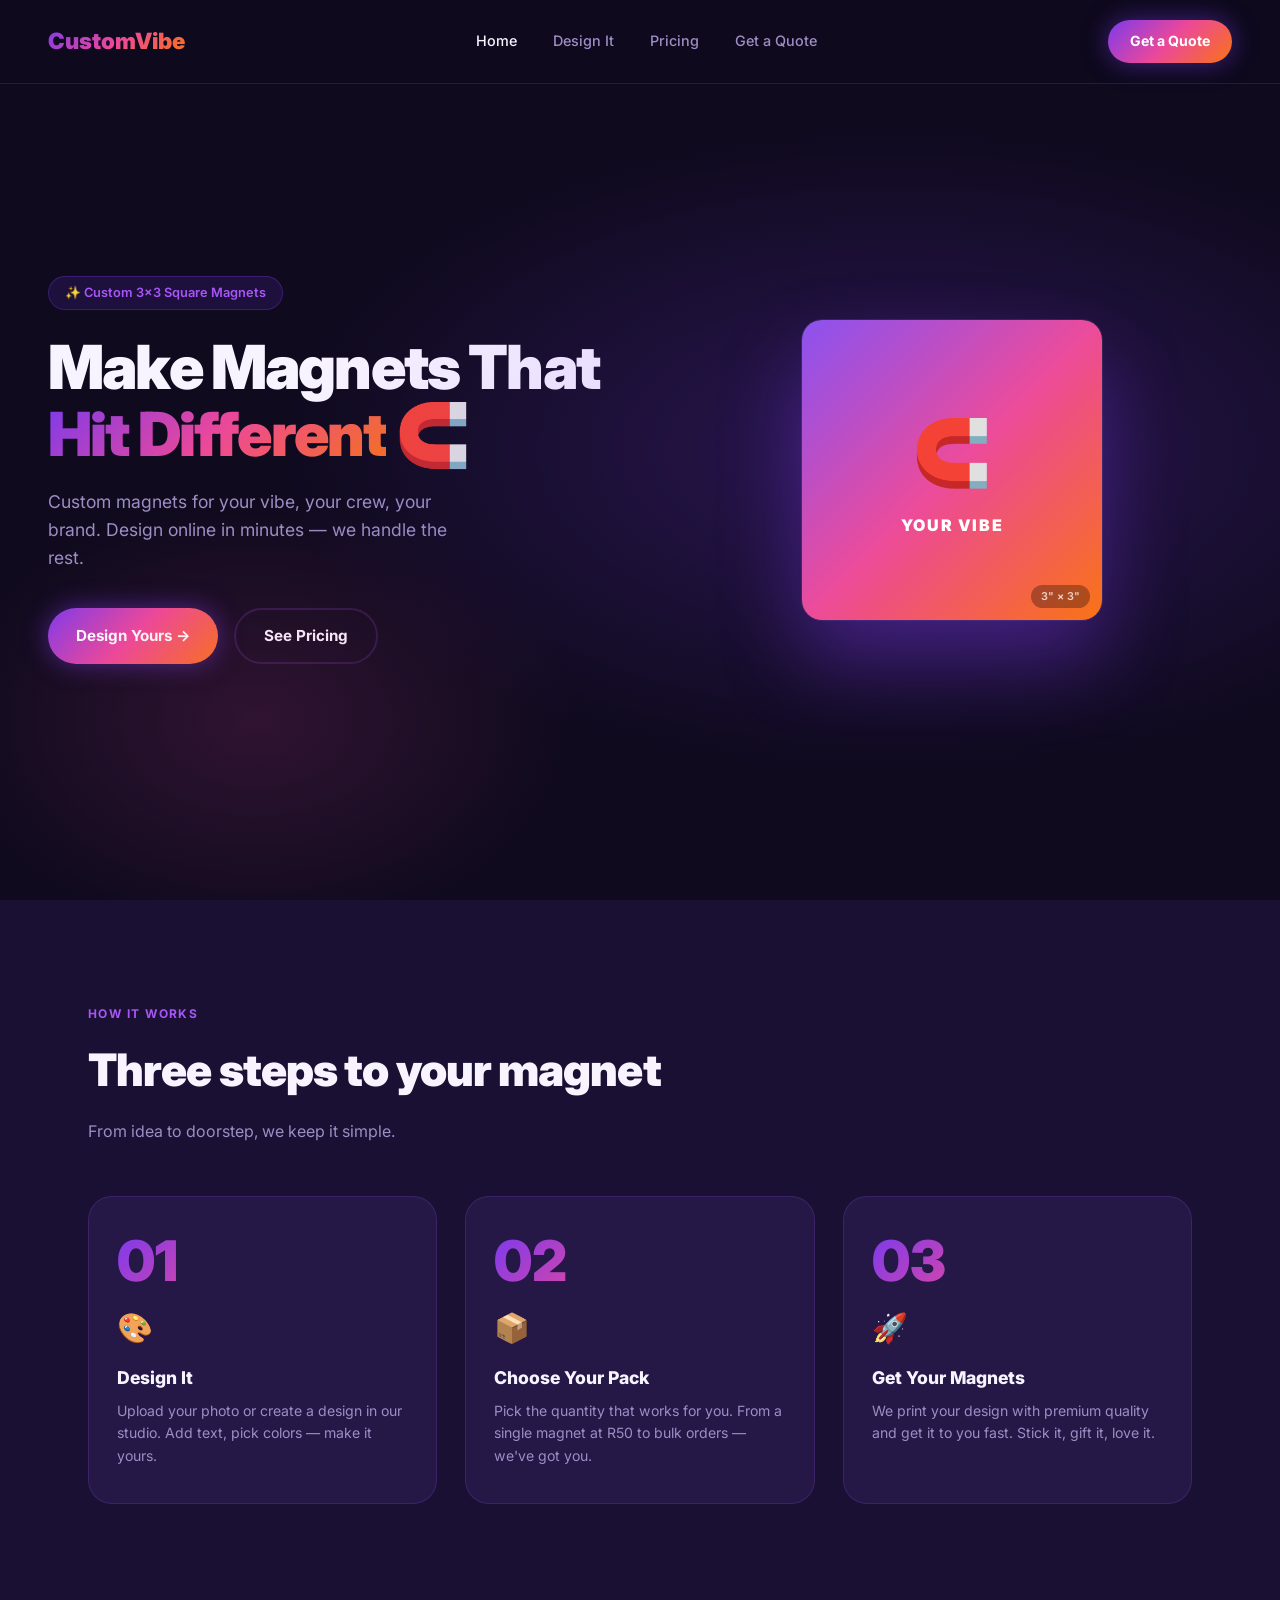
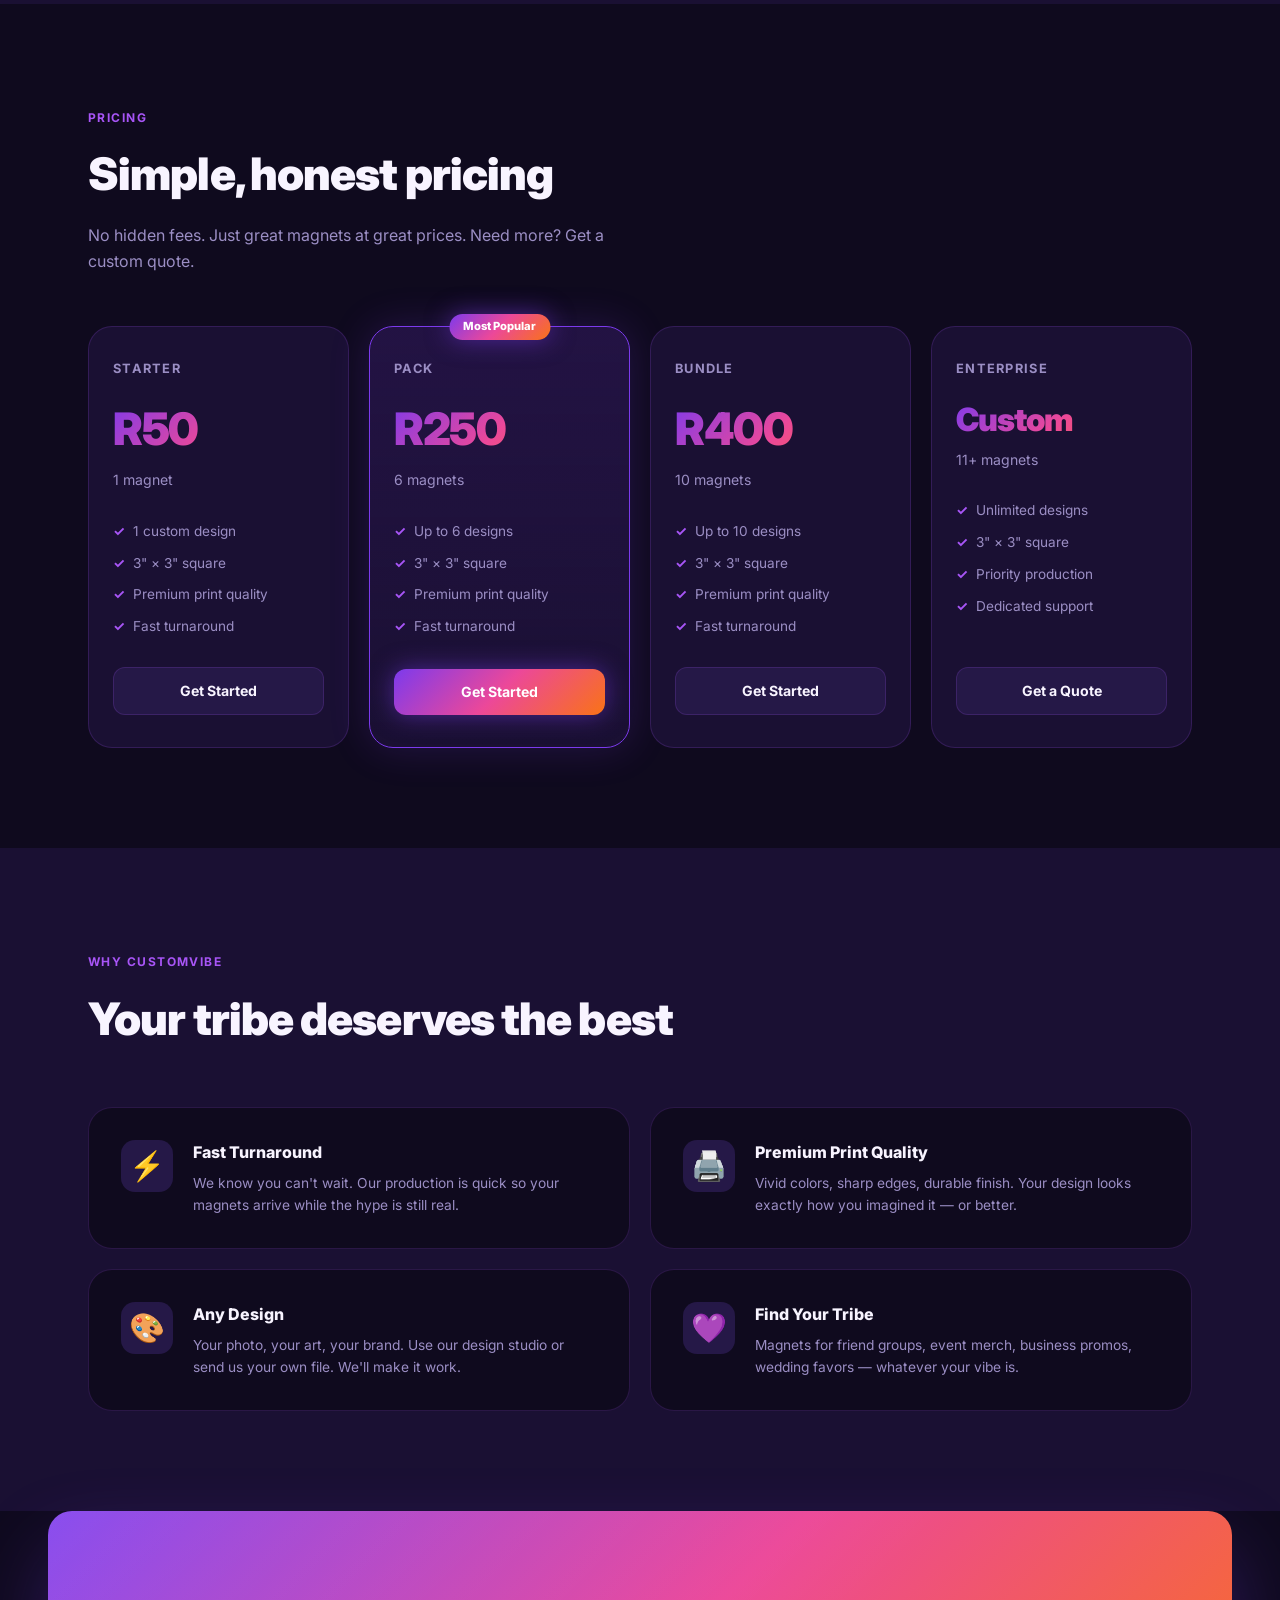
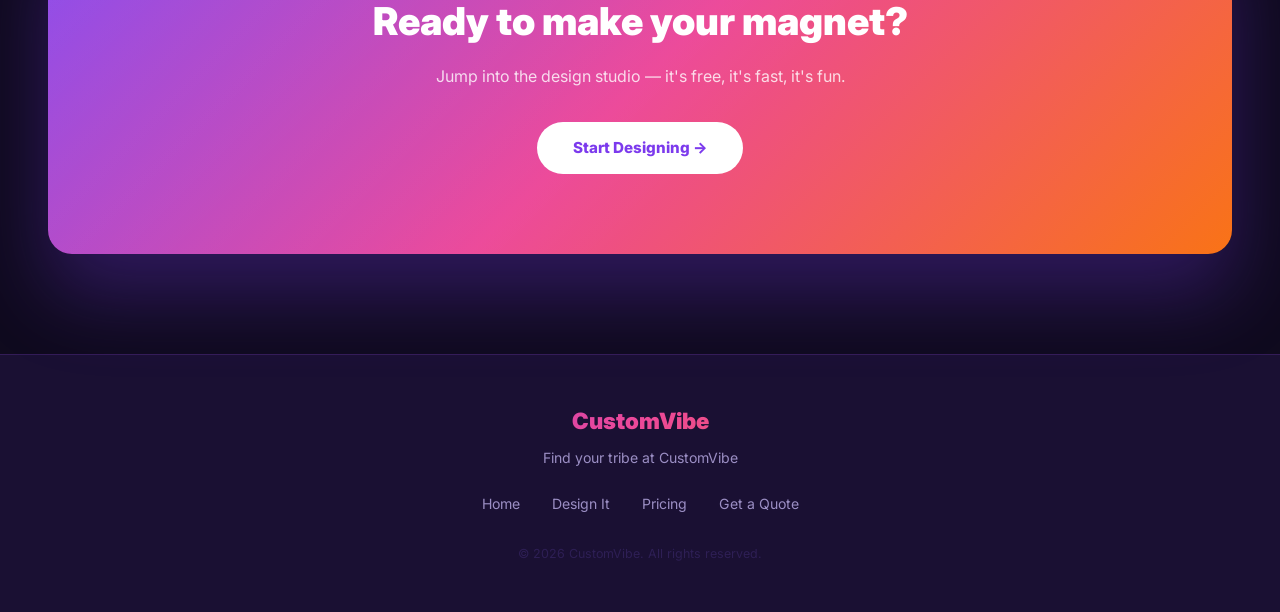
==== commit 21f66e02: "Full redesign: dark Gen-Z aesthetic, simplified design studio, step-by-step quote wizard" ====
--- a/index.html
+++ b/index.html
@@ -3,185 +3,217 @@
 <head>
   <meta charset="UTF-8" />
   <meta name="viewport" content="width=device-width, initial-scale=1.0" />
-  <title>CustomVibe — Find Your Tribe</title>
-  <meta name="description" content="CustomVibe — design custom square magnets with your photos and artwork. Find your tribe with high-quality, fast, affordable custom magnets." />
-  <meta property="og:title" content="CustomVibe — Find Your Tribe" />
-  <meta property="og:description" content="Turn your photos and artwork into beautiful custom magnets. Design online, request a quote in minutes." />
+  <title>CustomVibe — Custom Magnets That Hit Different</title>
+  <meta name="description" content="Design and order custom 3×3 square magnets from CustomVibe. Starting at R50. Fast turnaround, premium print quality. Find your tribe at CustomVibe." />
+  <meta property="og:title" content="CustomVibe — Custom Magnets That Hit Different" />
+  <meta property="og:description" content="Design custom magnets for your vibe, your crew, your brand. Starting at R50." />
   <meta property="og:type" content="website" />
-  <meta property="og:site_name" content="CustomVibe" />
-  <meta name="twitter:card" content="summary" />
-  <meta name="twitter:title" content="CustomVibe — Find Your Tribe" />
-  <meta name="twitter:description" content="Turn your photos and artwork into beautiful custom magnets." />
+  <meta name="twitter:card" content="summary_large_image" />
   <link rel="preconnect" href="https://fonts.googleapis.com" />
-  <link href="https://fonts.googleapis.com/css2?family=Nunito:wght@400;700;900&family=Pacifico&display=swap" rel="stylesheet" />
+  <link href="https://fonts.googleapis.com/css2?family=Inter:wght@400;500;600;700;800;900&display=swap" rel="stylesheet" />
   <link rel="stylesheet" href="styles.css" />
 </head>
 <body>
 
   <nav class="nav">
-    <a href="index.html" class="nav-logo">Custom<span>Vibe</span></a>
+    <a href="index.html" class="nav-logo">CustomVibe</a>
     <ul class="nav-links">
       <li><a href="index.html" class="active">Home</a></li>
       <li><a href="design.html">Design It</a></li>
+      <li><a href="#pricing">Pricing</a></li>
       <li><a href="quote.html">Get a Quote</a></li>
     </ul>
-    <a href="design.html" class="btn btn-nav">Start Designing</a>
+    <a href="quote.html" class="btn-nav">Get a Quote</a>
     <button class="hamburger" id="hamburger" aria-label="Open menu">☰</button>
   </nav>
 
   <div class="mobile-menu" id="mobileMenu">
-    <button class="mobile-menu-close" id="menuClose" aria-label="Close menu">✕</button>
+    <button class="mobile-menu-close" id="menuClose">✕</button>
     <a href="index.html">Home</a>
     <a href="design.html">Design It</a>
+    <a href="#pricing">Pricing</a>
     <a href="quote.html">Get a Quote</a>
-    <a href="design.html" class="mobile-cta">Start Designing ✨</a>
+    <a href="design.html" class="mobile-cta">Start Designing →</a>
   </div>
 
+  <!-- HERO -->
   <section class="hero">
-    <div class="hero-content">
-      <p class="hero-eyebrow">✨ Custom Magnets Made for You</p>
-      <h1>Find Your Tribe at<br /><span class="brand-word">CustomVibe</span></h1>
-      <p class="hero-sub">Turn your photos, artwork, and ideas into high-quality square magnets that stick — literally and figuratively.</p>
-      <div class="hero-ctas">
-        <a href="design.html" class="btn btn-primary">Design Your Magnet</a>
-        <a href="quote.html" class="btn btn-outline">Get a Quote</a>
-      </div>
-    </div>
-    <div class="hero-visual">
-      <div class="magnet-grid">
-        <div class="magnet-tile" style="background:var(--pink);">🐾</div>
-        <div class="magnet-tile" style="background:var(--lavender);">⚡</div>
-        <div class="magnet-tile" style="background:var(--mint);">🌊</div>
-        <div class="magnet-tile" style="background:var(--peach);">🦄</div>
-        <div class="magnet-tile" style="background:var(--yellow);">🔥</div>
-        <div class="magnet-tile" style="background:var(--sky);">🌿</div>
-        <div class="magnet-tile" style="background:var(--pink);">💜</div>
-        <div class="magnet-tile" style="background:var(--lavender);">🎨</div>
-        <div class="magnet-tile" style="background:var(--mint);">🎵</div>
-      </div>
-    </div>
-  </section>
-
-  <section class="section how-it-works">
-    <h2 class="section-title">How It Works</h2>
-    <div class="steps">
-      <div class="step"><div class="step-num">1</div><div class="step-icon">🖼️</div><h3>Upload Your Image</h3><p>Drop in your photo, logo, or artwork. Any format works.</p></div>
-      <div class="step-arrow">→</div>
-      <div class="step"><div class="step-num">2</div><div class="step-icon">✏️</div><h3>Customize It</h3><p>Crop, zoom, add text, stickers — make it totally yours.</p></div>
-      <div class="step-arrow">→</div>
-      <div class="step"><div class="step-num">3</div><div class="step-icon">📬</div><h3>Request a Quote</h3><p>Tell us your quantity and we’ll send pricing fast.</p></div>
-    </div>
-  </section>
-
-  <section class="section features">
-    <h2 class="section-title">Why <span>CustomVibe?</span></h2>
-    <div class="feature-grid">
-      <div class="feature-card"><span class="feature-icon">🎯</span><h3>Pixel-Perfect Quality</h3><p>Professional-grade printing so every detail pops.</p></div>
-      <div class="feature-card"><span class="feature-icon">⚡</span><h3>Fast Turnaround</h3><p>Orders ship within days, not weeks.</p></div>
-      <div class="feature-card"><span class="feature-icon">🛡️</span><h3>Durable &amp; Strong</h3><p>Heavy-duty magnets that stay on your fridge for years.</p></div>
-      <div class="feature-card"><span class="feature-icon">🌈</span><h3>Any Quantity</h3><p>Order 1 or 1,000 — we handle all sizes.</p></div>
-    </div>
-  </section>
-
-  <section class="section stats-section">
-    <h2 class="section-title">The Numbers <span>Speak</span></h2>
-    <div class="stats-grid">
-      <div class="stat-card"><div class="stat-num" data-count="5000" data-suffix="+">0+</div><div class="stat-label">Magnets Shipped</div></div>
-      <div class="stat-card"><div class="stat-num" data-count="98" data-suffix="%">0%</div><div class="stat-label">Happy Customers</div></div>
-      <div class="stat-card"><div class="stat-num" data-count="3" data-suffix=" days">0 days</div><div class="stat-label">Avg. Turnaround</div></div>
-      <div class="stat-card"><div class="stat-num" data-count="12" data-suffix=" sizes">0 sizes</div><div class="stat-label">Available Options</div></div>
-    </div>
-  </section>
-
-  <section class="section gallery-section">
-    <h2 class="section-title">Made with <span>CustomVibe</span></h2>
-    <p class="section-subtitle">A peek at what our community has created.</p>
-    <div class="gallery-grid">
-      <div class="gallery-magnet" style="background:linear-gradient(135deg,#FFB3C6,#FFD0B3);"><span class="gm-emoji">🐾</span><span class="gm-label">Paw Life</span></div>
-      <div class="gallery-magnet" style="background:linear-gradient(135deg,#D4AAFF,#B5D5FF);"><span class="gm-emoji">🦋</span><span class="gm-label">Free Spirit</span></div>
-      <div class="gallery-magnet" style="background:linear-gradient(135deg,#B3EDE9,#B5D5FF);"><span class="gm-emoji">🌊</span><span class="gm-label">Ocean Vibes</span></div>
-      <div class="gallery-magnet" style="background:linear-gradient(135deg,#FFF0B3,#FFD0B3);"><span class="gm-emoji">☀️</span><span class="gm-label">Golden Hour</span></div>
-      <div class="gallery-magnet" style="background:linear-gradient(135deg,#FFB3C6,#D4AAFF);"><span class="gm-emoji">🦄</span><span class="gm-label">Dream Big</span></div>
-      <div class="gallery-magnet" style="background:linear-gradient(135deg,#B3EDE9,#FFF0B3);"><span class="gm-emoji">🌸</span><span class="gm-label">In Bloom</span></div>
-      <div class="gallery-magnet" style="background:linear-gradient(135deg,#FFD0B3,#FFF0B3);"><span class="gm-emoji">🍕</span><span class="gm-label">Pizza Gang</span></div>
-      <div class="gallery-magnet" style="background:linear-gradient(135deg,#B5D5FF,#D4AAFF);"><span class="gm-emoji">🎵</span><span class="gm-label">Music Is Life</span></div>
-    </div>
-  </section>
-
-  <section class="section testimonials-section">
-    <h2 class="section-title">What People <span>Are Saying</span></h2>
-    <div class="marquee-wrapper">
-      <div class="marquee-track">
-        <div class="testimonial-card"><div class="testimonial-stars">★★★★★</div><p class="testimonial-text">“Ordered 50 magnets for my small business and they looked incredible. My customers loved them!”</p><div class="testimonial-author">— Sarah K., Small Business Owner</div></div>
-        <div class="testimonial-card"><div class="testimonial-stars">★★★★★</div><p class="testimonial-text">“The design tool is so easy to use. I made a whole set of custom pet magnets in under 10 minutes!”</p><div class="testimonial-author">— Marcus T., Dog Dad</div></div>
-        <div class="testimonial-card"><div class="testimonial-stars">★★★★★</div><p class="testimonial-text">“Super fast shipping and the quality is way better than I expected. Will definitely order again.”</p><div class="testimonial-author">— Priya R., Event Planner</div></div>
-        <div class="testimonial-card"><div class="testimonial-stars">★★★★☆</div><p class="testimonial-text">“Used these as wedding favors and they were a huge hit. Everyone took extras home!”</p><div class="testimonial-author">— Jamie &amp; Alex, Newlyweds</div></div>
-        <div class="testimonial-card"><div class="testimonial-stars">★★★★★</div><p class="testimonial-text">“I run a fan merch table and CustomVibe magnets outsell everything else I offer. Unreal.”</p><div class="testimonial-author">— Devon C., Creator</div></div>
-        <div class="testimonial-card"><div class="testimonial-stars">★★★★★</div><p class="testimonial-text">“Colors are vivid, magnets are strong, and the team responded to my quote within hours.”</p><div class="testimonial-author">— Linda M., Teacher</div></div>
-        <div class="testimonial-card"><div class="testimonial-stars">★★★★★</div><p class="testimonial-text">“Ordered 50 magnets for my small business and they looked incredible. My customers loved them!”</p><div class="testimonial-author">— Sarah K., Small Business Owner</div></div>
-        <div class="testimonial-card"><div class="testimonial-stars">★★★★★</div><p class="testimonial-text">“The design tool is so easy to use. I made a whole set of custom pet magnets in under 10 minutes!”</p><div class="testimonial-author">— Marcus T., Dog Dad</div></div>
-        <div class="testimonial-card"><div class="testimonial-stars">★★★★★</div><p class="testimonial-text">“Super fast shipping and the quality is way better than I expected. Will definitely order again.”</p><div class="testimonial-author">— Priya R., Event Planner</div></div>
-        <div class="testimonial-card"><div class="testimonial-stars">★★★★☆</div><p class="testimonial-text">“Used these as wedding favors and they were a huge hit. Everyone took extras home!”</p><div class="testimonial-author">— Jamie &amp; Alex, Newlyweds</div></div>
-        <div class="testimonial-card"><div class="testimonial-stars">★★★★★</div><p class="testimonial-text">“I run a fan merch table and CustomVibe magnets outsell everything else I offer. Unreal.”</p><div class="testimonial-author">— Devon C., Creator</div></div>
-        <div class="testimonial-card"><div class="testimonial-stars">★★★★★</div><p class="testimonial-text">“Colors are vivid, magnets are strong, and the team responded to my quote within hours.”</p><div class="testimonial-author">— Linda M., Teacher</div></div>
-      </div>
-    </div>
-  </section>
-
-  <section class="section pricing-section">
-    <h2 class="section-title">Simple <span>Pricing</span></h2>
-    <p class="pricing-note">All magnets are 3” × 3” square. Prices are estimated — your quote will confirm exact costs.</p>
-    <div class="pricing-grid">
-      <div class="pricing-card"><div class="pricing-tier">Starter</div><div class="pricing-size">3” × 3”</div><div class="pricing-desc">Perfect for personal use or small gifts</div><div class="pricing-price">$2.99 <span>/ each</span></div><div class="pricing-min">Minimum 5 units</div><ul class="pricing-features"><li>Square magnet, 3”×3”</li><li>Full-color print</li><li>Standard thickness</li><li>Ships in 5-7 days</li></ul><a href="quote.html" class="btn btn-outline" style="width:100%;text-align:center;display:block;">Get a Quote</a></div>
-      <div class="pricing-card featured"><div class="pricing-badge">⭐ Most Popular</div><div class="pricing-tier">Studio</div><div class="pricing-size">3” × 3”</div><div class="pricing-desc">Great for events, merch, or resale</div><div class="pricing-price">$1.49 <span>/ each</span></div><div class="pricing-min">Minimum 50 units</div><ul class="pricing-features"><li>Square magnet, 3”×3”</li><li>Full-color print</li><li>Premium thickness</li><li>Ships in 3-5 days</li></ul><a href="quote.html" class="btn btn-primary" style="width:100%;text-align:center;display:block;">Get a Quote</a></div>
-      <div class="pricing-card"><div class="pricing-tier">Bulk Pro</div><div class="pricing-size">3” × 3”</div><div class="pricing-desc">Best value for large runs or businesses</div><div class="pricing-price">$0.79 <span>/ each</span></div><div class="pricing-min">Minimum 250 units</div><ul class="pricing-features"><li>Square magnet, 3”×3”</li><li>Full-color print</li><li>Premium thickness</li><li>Priority 2-3 day shipping</li></ul><a href="quote.html" class="btn btn-outline" style="width:100%;text-align:center;display:block;">Get a Quote</a></div>
-    </div>
-  </section>
-
-  <section class="section faq-section">
-    <h2 class="section-title">Got <span>Questions?</span></h2>
-    <div class="faq-list">
-      <div class="faq-item"><button class="faq-question">What file formats can I upload? <svg class="faq-chevron" viewBox="0 0 24 24" fill="none" stroke="currentColor" stroke-width="2.5"><polyline points="6 9 12 15 18 9"/></svg></button><div class="faq-answer"><p>We accept JPG, PNG, GIF, and WEBP files. For best print quality, upload images at 300 DPI or higher.</p></div></div>
-      <div class="faq-item"><button class="faq-question">What size are the magnets? <svg class="faq-chevron" viewBox="0 0 24 24" fill="none" stroke="currentColor" stroke-width="2.5"><polyline points="6 9 12 15 18 9"/></svg></button><div class="faq-answer"><p>All current magnets are 3” × 3” square. More sizes coming soon — sign up for our newsletter to be first to know.</p></div></div>
-      <div class="faq-item"><button class="faq-question">How long does production and shipping take? <svg class="faq-chevron" viewBox="0 0 24 24" fill="none" stroke="currentColor" stroke-width="2.5"><polyline points="6 9 12 15 18 9"/></svg></button><div class="faq-answer"><p>Production takes 1-3 business days. Shipping: Starter 5-7 days, Studio 3-5 days, Bulk Pro 2-3 days priority. Rush options available.</p></div></div>
-      <div class="faq-item"><button class="faq-question">What’s the minimum order quantity? <svg class="faq-chevron" viewBox="0 0 24 24" fill="none" stroke="currentColor" stroke-width="2.5"><polyline points="6 9 12 15 18 9"/></svg></button><div class="faq-answer"><p>Just 5 units on the Starter plan. Need fewer? Mention it in your quote request and we’ll do our best.</p></div></div>
-      <div class="faq-item"><button class="faq-question">Can I order multiple different designs? <svg class="faq-chevron" viewBox="0 0 24 24" fill="none" stroke="currentColor" stroke-width="2.5"><polyline points="6 9 12 15 18 9"/></svg></button><div class="faq-answer"><p>Yes! Create multiple designs in our studio and send them all to your quote in one click. Pricing is based on total quantity.</p></div></div>
-      <div class="faq-item"><button class="faq-question">Are the magnets safe on appliances? <svg class="faq-chevron" viewBox="0 0 24 24" fill="none" stroke="currentColor" stroke-width="2.5"><polyline points="6 9 12 15 18 9"/></svg></button><div class="faq-answer"><p>Absolutely. Strong ferrite material, safe for fridges and metal surfaces. UV-resistant coating keeps colors vivid for years.</p></div></div>
-    </div>
-  </section>
-
-  <section class="newsletter-section">
-    <h2>Stay in the Loop 💌</h2>
-    <p>Get early access to new sizes, features, and exclusive discounts.</p>
-    <form class="newsletter-form" id="newsletterForm">
-      <input type="email" placeholder="your@email.com" required />
-      <button type="submit">Subscribe</button>
-    </form>
-    <p class="newsletter-success" id="newsletterSuccess">🎉 You’re in! Watch your inbox.</p>
-  </section>
-
-  <section class="cta-banner">
-    <h2>Ready to vibe?</h2>
-    <p>Design your first magnet in under 2 minutes — no account needed.</p>
-    <a href="design.html" class="btn btn-white">Start Designing Free</a>
-  </section>
-
+    <div class="hero-bg"></div>
+    <div class="hero-inner">
+      <div class="hero-content">
+        <div class="hero-eyebrow">✨ Custom 3×3 Square Magnets</div>
+        <h1>Make Magnets That <span class="gradient-text">Hit Different</span> 🧲</h1>
+        <p class="hero-sub">Custom magnets for your vibe, your crew, your brand. Design online in minutes — we handle the rest.</p>
+        <div class="hero-actions">
+          <a href="design.html" class="btn btn-primary">Design Yours →</a>
+          <a href="#pricing" class="btn btn-outline">See Pricing</a>
+        </div>
+      </div>
+      <div class="hero-visual">
+        <div class="magnet-float-wrap">
+          <div class="magnet-mockup">
+            <span class="magnet-mockup-emoji">🧲</span>
+            <span class="magnet-mockup-text">YOUR VIBE</span>
+            <span class="magnet-mockup-badge">3" × 3"</span>
+          </div>
+        </div>
+      </div>
+    </div>
+  </section>
+
+  <!-- HOW IT WORKS -->
+  <section class="how-section">
+    <div class="section-inner section">
+      <span class="section-label">How It Works</span>
+      <h2 class="section-title">Three steps to your magnet</h2>
+      <p class="section-sub">From idea to doorstep, we keep it simple.</p>
+      <div class="steps-grid">
+        <div class="step-card">
+          <div class="step-num">01</div>
+          <div class="step-icon">🎨</div>
+          <h3>Design It</h3>
+          <p>Upload your photo or create a design in our studio. Add text, pick colors — make it yours.</p>
+        </div>
+        <div class="step-card">
+          <div class="step-num">02</div>
+          <div class="step-icon">📦</div>
+          <h3>Choose Your Pack</h3>
+          <p>Pick the quantity that works for you. From a single magnet at R50 to bulk orders — we've got you.</p>
+        </div>
+        <div class="step-card">
+          <div class="step-num">03</div>
+          <div class="step-icon">🚀</div>
+          <h3>Get Your Magnets</h3>
+          <p>We print your design with premium quality and get it to you fast. Stick it, gift it, love it.</p>
+        </div>
+      </div>
+    </div>
+  </section>
+
+  <!-- PRICING -->
+  <section class="pricing-section" id="pricing">
+    <div class="section-inner section">
+      <span class="section-label">Pricing</span>
+      <h2 class="section-title">Simple, honest pricing</h2>
+      <p class="section-sub">No hidden fees. Just great magnets at great prices. Need more? Get a custom quote.</p>
+      <div class="pricing-grid">
+        <div class="price-card">
+          <div class="price-name">Starter</div>
+          <div class="price-amount">R50</div>
+          <div class="price-qty">1 magnet</div>
+          <ul class="price-features">
+            <li>1 custom design</li>
+            <li>3" × 3" square</li>
+            <li>Premium print quality</li>
+            <li>Fast turnaround</li>
+          </ul>
+          <a href="quote.html" class="price-cta">Get Started</a>
+        </div>
+        <div class="price-card popular">
+          <div class="popular-badge">Most Popular</div>
+          <div class="price-name">Pack</div>
+          <div class="price-amount">R250</div>
+          <div class="price-qty">6 magnets</div>
+          <ul class="price-features">
+            <li>Up to 6 designs</li>
+            <li>3" × 3" square</li>
+            <li>Premium print quality</li>
+            <li>Fast turnaround</li>
+          </ul>
+          <a href="quote.html" class="price-cta">Get Started</a>
+        </div>
+        <div class="price-card">
+          <div class="price-name">Bundle</div>
+          <div class="price-amount">R400</div>
+          <div class="price-qty">10 magnets</div>
+          <ul class="price-features">
+            <li>Up to 10 designs</li>
+            <li>3" × 3" square</li>
+            <li>Premium print quality</li>
+            <li>Fast turnaround</li>
+          </ul>
+          <a href="quote.html" class="price-cta">Get Started</a>
+        </div>
+        <div class="price-card">
+          <div class="price-name">Enterprise</div>
+          <div class="price-amount" style="font-size:2rem;">Custom</div>
+          <div class="price-qty">11+ magnets</div>
+          <ul class="price-features">
+            <li>Unlimited designs</li>
+            <li>3" × 3" square</li>
+            <li>Priority production</li>
+            <li>Dedicated support</li>
+          </ul>
+          <a href="quote.html" class="price-cta">Get a Quote</a>
+        </div>
+      </div>
+    </div>
+  </section>
+
+  <!-- FEATURES -->
+  <section class="features-section">
+    <div class="section-inner section">
+      <span class="section-label">Why CustomVibe</span>
+      <h2 class="section-title">Your tribe deserves the best</h2>
+      <div class="features-grid">
+        <div class="feature-card">
+          <div class="feature-icon">⚡</div>
+          <div>
+            <h3>Fast Turnaround</h3>
+            <p>We know you can't wait. Our production is quick so your magnets arrive while the hype is still real.</p>
+          </div>
+        </div>
+        <div class="feature-card">
+          <div class="feature-icon">🖨️</div>
+          <div>
+            <h3>Premium Print Quality</h3>
+            <p>Vivid colors, sharp edges, durable finish. Your design looks exactly how you imagined it — or better.</p>
+          </div>
+        </div>
+        <div class="feature-card">
+          <div class="feature-icon">🎨</div>
+          <div>
+            <h3>Any Design</h3>
+            <p>Your photo, your art, your brand. Use our design studio or send us your own file. We'll make it work.</p>
+          </div>
+        </div>
+        <div class="feature-card">
+          <div class="feature-icon">💜</div>
+          <div>
+            <h3>Find Your Tribe</h3>
+            <p>Magnets for friend groups, event merch, business promos, wedding favors — whatever your vibe is.</p>
+          </div>
+        </div>
+      </div>
+    </div>
+  </section>
+
+  <!-- CTA -->
+  <div class="cta-banner">
+    <h2>Ready to make your magnet?</h2>
+    <p>Jump into the design studio — it's free, it's fast, it's fun.</p>
+    <a href="design.html" class="btn-white">Start Designing →</a>
+  </div>
+
+  <!-- FOOTER -->
   <footer class="footer">
-    <p class="footer-logo">Custom<span>Vibe</span></p>
+    <p class="footer-logo">CustomVibe</p>
     <p class="footer-motto">Find your tribe at CustomVibe</p>
-    <nav class="footer-links"><a href="index.html">Home</a><a href="design.html">Design It</a><a href="quote.html">Get a Quote</a></nav>
+    <nav class="footer-links">
+      <a href="index.html">Home</a>
+      <a href="design.html">Design It</a>
+      <a href="#pricing">Pricing</a>
+      <a href="quote.html">Get a Quote</a>
+    </nav>
     <p class="footer-copy">© 2026 CustomVibe. All rights reserved.</p>
   </footer>
 
   <script src="animations.js"></script>
   <script>
-    document.getElementById('hamburger').addEventListener('click', () => document.getElementById('mobileMenu').classList.add('open'));
-    document.getElementById('menuClose').addEventListener('click', () => document.getElementById('mobileMenu').classList.remove('open'));
-    document.getElementById('newsletterForm').addEventListener('submit', function(e) {
-      e.preventDefault();
-      this.style.display = 'none';
-      document.getElementById('newsletterSuccess').classList.add('show');
-    });
+    document.getElementById('hamburger').addEventListener('click', () =>
+      document.getElementById('mobileMenu').classList.add('open'));
+    document.getElementById('menuClose').addEventListener('click', () =>
+      document.getElementById('mobileMenu').classList.remove('open'));
   </script>
 </body>
-</html>+</html>
--- a/styles.css
+++ b/styles.css
@@ -1,323 +1,642 @@
-/* ===== TOKENS ===== */
+/* ===== CustomVibe — Global Styles ===== */
+@import url('https://fonts.googleapis.com/css2?family=Inter:wght@400;500;600;700;800;900&display=swap');
+
 :root {
-  --pink:       #FFB3C6;
-  --pink-mid:   #FF85A1;
-  --pink-dark:  #C4456A;
-  --lavender:   #D4AAFF;
-  --lavender-dark: #7C3AED;
-  --mint:       #B3EDE9;
-  --mint-dark:  #2A9D8F;
-  --yellow:     #FFF0B3;
-  --peach:      #FFD0B3;
-  --sky:        #B5D5FF;
-  --dark:       #2D2B3D;
-  --darker:     #1A1826;
-  --light:      #FFF5F8;
-  --white:      #FFFFFF;
-  --gray:       #7B7491;
-  --gray-light: #F2EDF4;
-  --radius:     16px;
-  --shadow:     0 8px 32px rgba(45,43,61,0.1);
-  --shadow-sm:  0 4px 16px rgba(45,43,61,0.08);
+  --purple: #7C3AED;
+  --purple-light: #A855F7;
+  --pink: #EC4899;
+  --orange: #F97316;
+  --yellow: #FBBF24;
+  --bg: #0F0A1E;
+  --surface: #1A1033;
+  --surface2: #251847;
+  --surface3: #2E1F55;
+  --text: #F8F4FF;
+  --text-muted: #9B8EC4;
+  --border: rgba(168,85,247,0.18);
+  --gradient: linear-gradient(135deg, #7C3AED, #EC4899, #F97316);
+  --gradient-soft: linear-gradient(135deg, rgba(124,58,237,0.15), rgba(236,72,153,0.15));
+  --glow-purple: 0 0 24px rgba(124,58,237,0.5);
+  --glow-pink: 0 0 24px rgba(236,72,153,0.5);
+  --radius: 16px;
+  --radius-lg: 24px;
 }
 
 *, *::before, *::after { box-sizing: border-box; margin: 0; padding: 0; }
 html { scroll-behavior: smooth; }
-body { font-family: 'Nunito', sans-serif; background: var(--light); color: var(--dark); overflow-x: hidden; }
+body {
+  font-family: 'Inter', sans-serif;
+  background: var(--bg);
+  color: var(--text);
+  line-height: 1.6;
+  overflow-x: hidden;
+}
+img { max-width: 100%; display: block; }
 a { text-decoration: none; color: inherit; }
-ul { list-style: none; }
-
-.btn { display: inline-block; padding: 14px 28px; border-radius: 50px; font-weight: 800; font-size: 1rem; cursor: pointer; transition: transform 0.15s, box-shadow 0.15s; border: none; font-family: 'Nunito', sans-serif; }
-.btn:hover { transform: translateY(-2px); box-shadow: 0 6px 24px rgba(196,69,106,0.2); }
-.btn-primary { background: linear-gradient(135deg, var(--pink-mid), var(--pink-dark)); color: #fff; }
-.btn-outline { background: transparent; border: 2.5px solid var(--pink-dark); color: var(--pink-dark); }
-.btn-outline:hover { background: var(--pink-dark); color: #fff; }
-.btn-nav { background: linear-gradient(135deg, var(--pink), var(--lavender)); color: var(--dark); padding: 10px 22px; font-size: 0.9rem; }
-.btn-white { background: #fff; color: var(--pink-dark); font-weight: 900; }
-.btn-secondary { background: linear-gradient(135deg, var(--mint), var(--sky)); color: var(--dark); }
-.btn-lavender { background: linear-gradient(135deg, var(--lavender), var(--sky)); color: var(--dark); }
-
-.nav { display: flex; align-items: center; justify-content: space-between; padding: 18px 48px; background: rgba(255,255,255,0.96); backdrop-filter: blur(12px); position: sticky; top: 0; z-index: 100; box-shadow: 0 2px 16px rgba(45,43,61,0.06); transition: padding 0.3s, box-shadow 0.3s; }
-.nav-logo { font-family: 'Pacifico', cursive; font-size: 1.6rem; color: var(--dark); }
-.nav-logo span { color: var(--pink-dark); }
-.nav-links { display: flex; gap: 32px; }
-.nav-links a { font-weight: 700; color: var(--gray); transition: color 0.15s; position: relative; }
-.nav-links a.active, .nav-links a:hover { color: var(--pink-dark); }
-.nav-links a.active::after { content: ''; position: absolute; bottom: -4px; left: 0; right: 0; height: 2px; background: var(--pink-dark); border-radius: 2px; }
-
-.hero { min-height: 88vh; display: flex; align-items: center; gap: 48px; padding: 64px 48px; background: linear-gradient(135deg, #FFF5F8 0%, #FFE8F0 40%, #EDE4FF 100%); }
-.hero-content { flex: 1; max-width: 560px; }
-.hero-eyebrow { font-size: 1rem; font-weight: 700; color: var(--pink-dark); margin-bottom: 16px; letter-spacing: 0.05em; }
-.hero h1 { font-size: clamp(2.4rem, 5vw, 3.8rem); font-weight: 900; line-height: 1.1; margin-bottom: 20px; }
-.brand-word { font-family: 'Pacifico', cursive; background: linear-gradient(135deg, var(--pink-dark), var(--lavender-dark)); -webkit-background-clip: text; -webkit-text-fill-color: transparent; background-clip: text; }
-.hero-sub { font-size: 1.15rem; color: var(--gray); line-height: 1.7; margin-bottom: 32px; min-height: 2.8em; }
-.hero-ctas { display: flex; gap: 16px; flex-wrap: wrap; }
-.hero-visual { flex: 1; display: flex; justify-content: center; }
-.magnet-grid { display: grid; grid-template-columns: repeat(3, 130px); gap: 12px; }
-.magnet-tile { width: 130px; height: 130px; border-radius: 12px; display: flex; align-items: center; justify-content: center; font-size: 2.8rem; box-shadow: 0 6px 20px rgba(45,43,61,0.12), inset 0 1px 0 rgba(255,255,255,0.6); transition: transform 0.2s; animation: float 3s ease-in-out infinite; position: relative; overflow: hidden; }
-.magnet-tile::after { content: ''; position: absolute; inset: 0; background: linear-gradient(135deg, rgba(255,255,255,0.35) 0%, transparent 55%); pointer-events: none; }
-.magnet-tile:nth-child(even) { animation-delay: 0.5s; }
-.magnet-tile:nth-child(3n) { animation-delay: 1s; }
-@keyframes float { 0%, 100% { transform: translateY(0); } 50% { transform: translateY(-6px); } }
-
-.section { padding: 80px 48px; }
-.section-title { text-align: center; font-size: 2rem; font-weight: 900; margin-bottom: 48px; color: var(--dark); }
-.section-title span { color: var(--pink-dark); }
-.section-subtitle { text-align: center; color: var(--gray); margin-top: -36px; margin-bottom: 48px; font-size: 1rem; }
-
-.how-it-works { background: linear-gradient(135deg, var(--dark) 0%, #3D1F5E 100%); color: #fff; }
-.how-it-works .section-title { color: #fff; }
-.steps { display: flex; align-items: center; justify-content: center; gap: 16px; flex-wrap: wrap; }
-.step { background: rgba(255,255,255,0.08); border: 1px solid rgba(255,255,255,0.15); border-radius: var(--radius); padding: 36px 28px; text-align: center; flex: 1; min-width: 200px; max-width: 260px; position: relative; }
-.step-num { position: absolute; top: -18px; left: 50%; transform: translateX(-50%); background: linear-gradient(135deg, var(--pink), var(--lavender)); color: var(--dark); font-weight: 900; width: 36px; height: 36px; border-radius: 50%; display: flex; align-items: center; justify-content: center; font-size: 1rem; }
-.step-icon { font-size: 2.4rem; margin-bottom: 12px; }
-.step h3 { font-size: 1.1rem; margin-bottom: 8px; }
-.step p { color: rgba(255,255,255,0.65); font-size: 0.95rem; }
-.step-arrow { font-size: 2rem; color: var(--pink); flex-shrink: 0; }
-
-.features { background: var(--white); }
-.feature-grid { display: grid; grid-template-columns: repeat(auto-fit, minmax(220px, 1fr)); gap: 24px; max-width: 900px; margin: 0 auto; }
-.feature-card { background: var(--light); border-radius: var(--radius); padding: 32px 24px; text-align: center; border: 2px solid transparent; transition: border-color 0.2s, transform 0.2s; }
-.feature-card:hover { border-color: var(--pink); transform: translateY(-4px); }
-.feature-icon { font-size: 2.2rem; display: block; margin-bottom: 12px; }
-.feature-card h3 { font-size: 1rem; font-weight: 800; margin-bottom: 8px; }
-.feature-card p { color: var(--gray); font-size: 0.9rem; }
-
-.stats-section { background: linear-gradient(135deg, #FFF0F5, #F0EAFF); }
-.stats-grid { display: grid; grid-template-columns: repeat(auto-fit, minmax(180px, 1fr)); gap: 24px; max-width: 860px; margin: 0 auto; }
-.stat-card { background: var(--white); border-radius: var(--radius); padding: 36px 24px; text-align: center; box-shadow: var(--shadow-sm); border-bottom: 4px solid var(--pink); transition: transform 0.2s; }
-.stat-card:nth-child(2) { border-color: var(--lavender); }
-.stat-card:nth-child(3) { border-color: var(--mint); }
-.stat-card:nth-child(4) { border-color: var(--peach); }
-.stat-card:hover { transform: translateY(-6px); }
-.stat-num { font-size: 2.4rem; font-weight: 900; background: linear-gradient(135deg, var(--pink-dark), var(--lavender-dark)); -webkit-background-clip: text; -webkit-text-fill-color: transparent; background-clip: text; margin-bottom: 6px; }
-.stat-label { font-size: 0.9rem; font-weight: 700; color: var(--gray); }
-
-.gallery-section { background: var(--white); }
-.gallery-grid { display: grid; grid-template-columns: repeat(auto-fill, minmax(160px, 1fr)); gap: 20px; max-width: 1000px; margin: 0 auto; }
-.gallery-magnet { aspect-ratio: 1; border-radius: 14px; display: flex; flex-direction: column; align-items: center; justify-content: center; gap: 8px; position: relative; overflow: hidden; box-shadow: 0 8px 28px rgba(45,43,61,0.12), inset 0 1px 0 rgba(255,255,255,0.7); cursor: pointer; transition: transform 0.2s, box-shadow 0.2s; }
-.gallery-magnet:hover { transform: scale(1.04) rotate(-1deg); box-shadow: 0 16px 40px rgba(45,43,61,0.18); }
-.gallery-magnet::after { content: ''; position: absolute; inset: 0; background: linear-gradient(135deg, rgba(255,255,255,0.35) 0%, transparent 55%); pointer-events: none; }
-.gallery-magnet .gm-emoji { font-size: 2.8rem; line-height: 1; }
-.gallery-magnet .gm-label { font-size: 0.78rem; font-weight: 800; color: var(--dark); text-align: center; padding: 0 8px; opacity: 0.75; }
-
-.testimonials-section { background: var(--light); overflow: hidden; padding: 72px 0; }
-.testimonials-section .section-title { padding: 0 48px; }
-.marquee-wrapper { overflow: hidden; }
-.marquee-track { display: flex; gap: 20px; width: max-content; animation: marquee-scroll 32s linear infinite; }
-.marquee-track:hover { animation-play-state: paused; }
-@keyframes marquee-scroll { from { transform: translateX(0); } to { transform: translateX(-50%); } }
-.testimonial-card { background: var(--white); border-radius: var(--radius); padding: 24px 28px; min-width: 280px; max-width: 300px; box-shadow: var(--shadow-sm); border-top: 3px solid var(--pink); flex-shrink: 0; }
-.testimonial-card:nth-child(even) { border-color: var(--lavender); }
-.testimonial-card:nth-child(3n) { border-color: var(--mint); }
-.testimonial-stars { color: #FFB800; font-size: 0.9rem; margin-bottom: 10px; letter-spacing: 2px; }
-.testimonial-text { font-size: 0.95rem; color: var(--dark); line-height: 1.6; margin-bottom: 14px; }
-.testimonial-author { font-size: 0.82rem; font-weight: 800; color: var(--gray); }
-
-.faq-section { background: var(--white); }
-.faq-list { max-width: 720px; margin: 0 auto; display: flex; flex-direction: column; gap: 12px; }
-.faq-item { background: var(--light); border-radius: var(--radius); border: 2px solid transparent; overflow: hidden; transition: border-color 0.2s; }
-.faq-item.open { border-color: var(--pink); }
-.faq-question { width: 100%; display: flex; align-items: center; justify-content: space-between; padding: 20px 24px; background: none; border: none; cursor: pointer; font-family: 'Nunito', sans-serif; font-size: 1rem; font-weight: 800; color: var(--dark); text-align: left; gap: 12px; }
-.faq-question:hover { color: var(--pink-dark); }
-.faq-chevron { width: 20px; height: 20px; flex-shrink: 0; transition: transform 0.3s; color: var(--pink-dark); }
-.faq-item.open .faq-chevron { transform: rotate(180deg); }
-.faq-answer { max-height: 0; overflow: hidden; transition: max-height 0.35s cubic-bezier(.22,1,.36,1), padding 0.3s; padding: 0 24px; }
-.faq-answer p { padding-bottom: 20px; color: var(--gray); line-height: 1.7; font-size: 0.95rem; }
-
-.pricing-section { background: linear-gradient(135deg, #FFF0F5, #F0EAFF); }
-.pricing-note { text-align: center; font-size: 0.85rem; color: var(--gray); margin-top: -32px; margin-bottom: 48px; }
-.pricing-grid { display: grid; grid-template-columns: repeat(auto-fit, minmax(240px, 1fr)); gap: 24px; max-width: 860px; margin: 0 auto; }
-.pricing-card { background: var(--white); border-radius: var(--radius); padding: 36px 28px; text-align: center; box-shadow: var(--shadow-sm); border: 2px solid transparent; transition: transform 0.2s, border-color 0.2s; position: relative; }
-.pricing-card:hover { transform: translateY(-4px); }
-.pricing-card.featured { border-color: var(--pink); transform: scale(1.04); box-shadow: 0 16px 48px rgba(196,69,106,0.15); }
-.pricing-card.featured:hover { transform: scale(1.04) translateY(-4px); }
-.pricing-badge { position: absolute; top: -14px; left: 50%; transform: translateX(-50%); background: linear-gradient(135deg, var(--pink-mid), var(--pink-dark)); color: #fff; font-size: 0.75rem; font-weight: 800; padding: 4px 16px; border-radius: 20px; white-space: nowrap; }
-.pricing-tier { font-size: 0.8rem; font-weight: 800; color: var(--pink-dark); text-transform: uppercase; letter-spacing: 0.1em; margin-bottom: 8px; }
-.pricing-size { font-size: 1.6rem; font-weight: 900; color: var(--dark); margin-bottom: 4px; }
-.pricing-desc { font-size: 0.85rem; color: var(--gray); margin-bottom: 20px; }
-.pricing-price { font-size: 2.2rem; font-weight: 900; color: var(--dark); margin-bottom: 4px; }
-.pricing-price span { font-size: 1rem; color: var(--gray); font-weight: 600; }
-.pricing-min { font-size: 0.8rem; color: var(--gray); margin-bottom: 20px; }
-.pricing-features { list-style: none; text-align: left; margin-bottom: 24px; display: flex; flex-direction: column; gap: 8px; }
-.pricing-features li { font-size: 0.88rem; color: var(--dark); display: flex; align-items: center; gap: 8px; }
-.pricing-features li::before { content: '✓'; color: var(--mint-dark); font-weight: 900; }
-
-.cta-banner { background: linear-gradient(135deg, var(--pink), var(--lavender), var(--mint)); text-align: center; padding: 80px 48px; color: var(--dark); }
-.cta-banner h2 { font-size: 2.4rem; font-weight: 900; margin-bottom: 12px; }
-.cta-banner p { font-size: 1.1rem; margin-bottom: 28px; opacity: 0.8; }
-
-.footer { background: var(--darker); color: rgba(255,255,255,0.7); text-align: center; padding: 48px 24px; }
-.footer-logo { font-family: 'Pacifico', cursive; font-size: 1.8rem; color: #fff; margin-bottom: 8px; }
-.footer-logo span { color: var(--pink); }
-.footer-motto { font-size: 0.95rem; margin-bottom: 24px; }
-.footer-links { display: flex; justify-content: center; gap: 24px; margin-bottom: 24px; }
-.footer-links a { color: rgba(255,255,255,0.6); transition: color 0.15s; font-weight: 700; }
-.footer-links a:hover { color: var(--pink); }
-.footer-copy { font-size: 0.85rem; opacity: 0.5; }
-
-/* DESIGN PAGE */
-.design-hero { background: linear-gradient(135deg, var(--dark), #3D1F5E); color: #fff; text-align: center; padding: 40px 24px 28px; }
-.design-hero h1 { font-size: clamp(1.6rem, 4vw, 2.4rem); font-weight: 900; margin-bottom: 6px; }
-.design-hero p { color: rgba(255,255,255,0.65); font-size: 0.95rem; }
-
-.design-tab-bar { display: flex; align-items: center; gap: 4px; padding: 10px 16px; background: #F7F3FF; border-bottom: 2px solid #E8DFF5; overflow-x: auto; flex-wrap: nowrap; scrollbar-width: thin; }
-.design-tab { display: flex; align-items: center; gap: 8px; padding: 8px 16px; border-radius: 10px 10px 0 0; border: none; background: rgba(255,255,255,0.6); cursor: pointer; font-family: 'Nunito', sans-serif; font-weight: 700; font-size: 0.85rem; color: var(--gray); transition: background 0.15s, color 0.15s; white-space: nowrap; flex-shrink: 0; }
-.design-tab.active { background: var(--white); color: var(--pink-dark); box-shadow: 0 -2px 0 var(--pink-dark) inset; }
-.design-tab img { width: 28px; height: 28px; border-radius: 4px; object-fit: cover; }
-.tab-close { width: 18px; height: 18px; border-radius: 50%; border: none; background: none; cursor: pointer; font-size: 0.8rem; color: var(--gray); line-height: 1; padding: 0; display: flex; align-items: center; justify-content: center; transition: background 0.15s; }
-.tab-close:hover { background: rgba(196,69,106,0.15); color: var(--pink-dark); }
-.tab-add-btn { padding: 8px 14px; border-radius: 10px; border: 2px dashed var(--lavender); background: none; cursor: pointer; font-family: 'Nunito', sans-serif; font-weight: 800; font-size: 0.82rem; color: var(--lavender-dark); transition: background 0.15s; flex-shrink: 0; }
-.tab-add-btn:hover { background: var(--lavender); color: var(--dark); }
-.tab-send-btn { margin-left: auto; padding: 8px 18px; border-radius: 50px; border: none; background: linear-gradient(135deg, var(--pink-mid), var(--pink-dark)); color: #fff; font-family: 'Nunito', sans-serif; font-weight: 800; font-size: 0.85rem; cursor: pointer; transition: transform 0.15s, box-shadow 0.15s; flex-shrink: 0; }
-.tab-send-btn:hover { transform: translateY(-1px); box-shadow: 0 4px 16px rgba(196,69,106,0.35); }
-
-.design-workspace { display: grid; grid-template-columns: 280px 1fr; min-height: calc(100vh - 200px); }
-.design-toolbar { background: var(--white); border-right: 2px solid #EDE8F5; overflow-y: auto; max-height: calc(100vh - 200px); position: sticky; top: 72px; scrollbar-width: thin; }
-
-.acc-section { border-bottom: 1px solid #EDE8F5; }
-.acc-header { width: 100%; display: flex; align-items: center; justify-content: space-between; padding: 14px 18px; background: none; border: none; cursor: pointer; font-family: 'Nunito', sans-serif; font-weight: 800; font-size: 0.82rem; color: var(--gray); text-transform: uppercase; letter-spacing: 0.07em; transition: color 0.15s, background 0.15s; }
-.acc-header:hover { color: var(--pink-dark); background: var(--light); }
-.acc-header.open { color: var(--pink-dark); }
-.acc-chevron { transition: transform 0.3s; font-size: 0.8rem; }
-.acc-header.open .acc-chevron { transform: rotate(180deg); }
-.acc-body { max-height: 0; overflow: hidden; transition: max-height 0.35s cubic-bezier(.22,1,.36,1); padding: 0 16px; }
-.acc-body.open { max-height: 700px; padding: 0 16px 16px; }
-
-.upload-zone { border: 2.5px dashed var(--lavender); border-radius: var(--radius); padding: 20px 12px; text-align: center; cursor: pointer; transition: background 0.15s, border-color 0.15s; color: var(--lavender-dark); display: block; }
-.upload-zone:hover { background: #F3EEFF; border-color: var(--lavender-dark); }
-.upload-zone .upload-icon { font-size: 1.8rem; display: block; margin-bottom: 4px; }
-.upload-zone p { font-size: 0.8rem; font-weight: 700; }
-.upload-zone small { font-weight: 400; opacity: 0.7; }
-.upload-zone input[type="file"] { display: none; }
-
-.slider-row { display: flex; flex-direction: column; gap: 3px; margin-top: 10px; }
-.slider-row label { font-size: 0.78rem; font-weight: 800; color: var(--gray); display: flex; justify-content: space-between; }
-.slider-row input[type="range"] { width: 100%; accent-color: var(--pink-dark); }
-.flip-row { display: flex; gap: 8px; margin-top: 10px; }
-.flip-btn { flex: 1; padding: 8px; border-radius: 10px; border: 2px solid var(--lavender); background: none; cursor: pointer; font-family: 'Nunito', sans-serif; font-weight: 700; font-size: 0.8rem; color: var(--lavender-dark); transition: background 0.15s; }
-.flip-btn:hover { background: var(--lavender); color: var(--dark); }
-
-.text-input { width: 100%; padding: 9px 12px; border: 2px solid #EDE8F5; border-radius: 10px; font-family: 'Nunito', sans-serif; font-size: 0.9rem; outline: none; transition: border-color 0.15s; margin-top: 8px; }
-.text-input:focus { border-color: var(--pink); }
-.font-select { width: 100%; padding: 9px 12px; border: 2px solid #EDE8F5; border-radius: 10px; font-family: 'Nunito', sans-serif; font-size: 0.88rem; outline: none; transition: border-color 0.15s; margin-top: 8px; background: var(--white); }
-.font-select:focus { border-color: var(--pink); }
-.style-row { display: flex; gap: 6px; margin-top: 8px; }
-.style-btn { flex: 1; padding: 7px 4px; border-radius: 8px; border: 2px solid #EDE8F5; background: none; cursor: pointer; font-size: 0.85rem; font-weight: 800; transition: background 0.15s, border-color 0.15s; }
-.style-btn:hover, .style-btn.active { background: var(--pink); border-color: var(--pink-dark); color: var(--dark); }
-.align-row { display: flex; gap: 6px; margin-top: 8px; }
-.align-btn { flex: 1; padding: 7px 4px; border-radius: 8px; border: 2px solid #EDE8F5; background: none; cursor: pointer; font-size: 0.95rem; transition: background 0.15s; }
-.align-btn:hover, .align-btn.active { background: var(--mint); border-color: var(--mint-dark); }
-
-.color-row { display: flex; gap: 7px; align-items: center; flex-wrap: wrap; margin-top: 8px; }
-.color-swatch { width: 26px; height: 26px; border-radius: 50%; cursor: pointer; border: 2.5px solid transparent; transition: transform 0.15s, border-color 0.15s; flex-shrink: 0; }
-.color-swatch:hover, .color-swatch.active { transform: scale(1.2); border-color: var(--dark); }
-.color-custom { border-radius: 50%; cursor: pointer; width: 26px; height: 26px; border: none; padding: 0; }
-
-.sticker-grid { display: grid; grid-template-columns: repeat(5, 1fr); gap: 5px; margin-top: 8px; }
-.sticker-btn { aspect-ratio: 1; border: 2px solid #EDE8F5; border-radius: 8px; background: none; cursor: pointer; font-size: 1.3rem; display: flex; align-items: center; justify-content: center; transition: background 0.15s, transform 0.1s; }
-.sticker-btn:hover { background: var(--pink); transform: scale(1.1); border-color: var(--pink-dark); }
-
-.layers-list { display: flex; flex-direction: column; gap: 5px; margin-top: 8px; }
-.layer-row { display: flex; align-items: center; gap: 6px; padding: 8px 10px; background: var(--light); border-radius: 8px; font-size: 0.82rem; font-weight: 700; color: var(--dark); cursor: pointer; border: 1.5px solid transparent; transition: border-color 0.15s; }
-.layer-row.selected { border-color: var(--pink); background: #FFF0F5; }
-.layer-row .layer-name { flex: 1; overflow: hidden; text-overflow: ellipsis; white-space: nowrap; font-size: 0.8rem; }
-.layer-row .layer-type { font-size: 0.9rem; }
-.layer-action { width: 22px; height: 22px; border-radius: 6px; border: none; background: none; cursor: pointer; font-size: 0.75rem; display: flex; align-items: center; justify-content: center; transition: background 0.15s; color: var(--gray); }
-.layer-action:hover { background: var(--pink); color: var(--dark); }
-.no-layers { font-size: 0.8rem; color: var(--gray); text-align: center; padding: 12px 0; }
-
-.tb-btn { width: 100%; padding: 9px; border-radius: 10px; border: none; font-family: 'Nunito', sans-serif; font-weight: 700; font-size: 0.85rem; cursor: pointer; transition: opacity 0.15s, transform 0.12s; margin-top: 6px; display: flex; align-items: center; justify-content: center; gap: 6px; }
-.tb-btn:hover { opacity: 0.85; transform: scale(0.98); }
-.tb-btn.ghost { background: var(--gray-light); color: var(--dark); }
-.tb-btn.danger { background: #FFE4E4; color: #B00; }
-
-.design-canvas-area { background: #F0EAF5; display: flex; flex-direction: column; align-items: center; justify-content: center; padding: 36px 24px; gap: 20px; }
-.canvas-wrapper { position: relative; box-shadow: 0 20px 60px rgba(45,43,61,0.18); border-radius: 10px; overflow: hidden; }
-#designCanvas { display: block; }
-.size-badge { background: rgba(45,43,61,0.6); color: #fff; font-size: 0.75rem; font-weight: 700; padding: 4px 10px; border-radius: 20px; position: absolute; bottom: 8px; right: 8px; pointer-events: none; }
-.canvas-controls { display: flex; gap: 10px; flex-wrap: wrap; justify-content: center; }
-.canvas-hint { font-size: 0.8rem; color: var(--gray); text-align: center; max-width: 420px; line-height: 1.5; }
-
-/* QUOTE PAGE */
-.quote-hero { background: linear-gradient(135deg, var(--pink), var(--lavender)); color: var(--dark); text-align: center; padding: 56px 24px 40px; }
-.quote-hero h1 { font-size: clamp(1.8rem, 4vw, 2.8rem); font-weight: 900; margin-bottom: 10px; }
-.quote-hero p { opacity: 0.75; font-size: 1rem; }
-.quote-section { padding: 64px 24px; max-width: 720px; margin: 0 auto; }
-.quote-form { background: var(--white); border-radius: var(--radius); padding: 40px; box-shadow: var(--shadow); display: flex; flex-direction: column; gap: 20px; }
-.form-row { display: grid; grid-template-columns: 1fr 1fr; gap: 16px; }
-.form-group { display: flex; flex-direction: column; gap: 6px; }
-.form-group label { font-size: 0.82rem; font-weight: 800; color: var(--dark); text-transform: uppercase; letter-spacing: 0.07em; }
-.form-group input, .form-group select, .form-group textarea { padding: 12px 16px; border: 2.5px solid #EDE8F5; border-radius: 12px; font-family: 'Nunito', sans-serif; font-size: 0.95rem; outline: none; transition: border-color 0.15s; resize: vertical; color: var(--dark); }
-.form-group input:focus, .form-group select:focus, .form-group textarea:focus { border-color: var(--pink-dark); }
-.design-attachments-block { background: var(--light); border-radius: var(--radius); padding: 20px; border: 2px solid var(--pink); }
-.design-attachments-block h4 { font-size: 0.82rem; font-weight: 800; text-transform: uppercase; letter-spacing: 0.07em; color: var(--pink-dark); margin-bottom: 14px; }
-.design-thumbs { display: flex; gap: 12px; flex-wrap: wrap; }
-.design-thumb { display: flex; flex-direction: column; align-items: center; gap: 6px; }
-.design-thumb img { width: 88px; height: 88px; object-fit: cover; border-radius: 10px; border: 2px solid var(--pink); box-shadow: var(--shadow-sm); }
-.design-thumb span { font-size: 0.75rem; font-weight: 700; color: var(--gray); }
-.attach-note { font-size: 0.82rem; color: var(--gray); margin-top: 10px; }
-.file-upload-label { display: flex; align-items: center; justify-content: center; gap: 8px; padding: 20px; border: 2.5px dashed var(--lavender); border-radius: 12px; cursor: pointer; font-weight: 700; color: var(--lavender-dark); transition: background 0.15s; }
-.file-upload-label:hover { background: #F3EEFF; }
+button { cursor: pointer; font-family: inherit; border: none; outline: none; }
+
+::-webkit-scrollbar { width: 6px; }
+::-webkit-scrollbar-track { background: var(--bg); }
+::-webkit-scrollbar-thumb { background: var(--purple); border-radius: 99px; }
+
+/* ===== NAV ===== */
+.nav {
+  position: fixed;
+  top: 0; left: 0; right: 0;
+  z-index: 100;
+  display: flex;
+  align-items: center;
+  justify-content: space-between;
+  padding: 20px 48px;
+  background: rgba(15,10,30,0.85);
+  backdrop-filter: blur(20px);
+  border-bottom: 1px solid var(--border);
+  transition: padding 0.3s;
+}
+.nav-logo {
+  font-size: 1.4rem;
+  font-weight: 900;
+  background: var(--gradient);
+  -webkit-background-clip: text;
+  -webkit-text-fill-color: transparent;
+  background-clip: text;
+}
+.nav-links { display: flex; gap: 36px; list-style: none; }
+.nav-links a { font-size: 0.9rem; font-weight: 500; color: var(--text-muted); transition: color 0.2s; }
+.nav-links a:hover, .nav-links a.active { color: var(--text); }
+.btn-nav {
+  padding: 10px 22px;
+  background: var(--gradient);
+  color: #fff;
+  font-weight: 700;
+  font-size: 0.88rem;
+  border-radius: 99px;
+  box-shadow: var(--glow-purple);
+  transition: opacity 0.2s, transform 0.2s;
+}
+.btn-nav:hover { opacity: 0.88; transform: translateY(-1px); }
+.hamburger { display: none; background: none; color: var(--text); font-size: 1.4rem; padding: 4px; }
+
+/* ===== MOBILE MENU ===== */
+.mobile-menu {
+  display: none;
+  position: fixed;
+  inset: 0;
+  z-index: 200;
+  background: var(--surface);
+  flex-direction: column;
+  align-items: center;
+  justify-content: center;
+  gap: 32px;
+}
+.mobile-menu.open { display: flex; }
+.mobile-menu a { font-size: 1.4rem; font-weight: 700; color: var(--text-muted); transition: color 0.2s; }
+.mobile-menu a:hover { color: var(--text); }
+.mobile-menu .mobile-cta {
+  padding: 14px 36px;
+  background: var(--gradient);
+  color: #fff;
+  font-size: 1rem;
+  font-weight: 800;
+  border-radius: 99px;
+  box-shadow: var(--glow-pink);
+}
+.mobile-menu-close { position: absolute; top: 24px; right: 32px; background: none; color: var(--text-muted); font-size: 1.6rem; }
+
+/* ===== BUTTONS ===== */
+.btn {
+  display: inline-flex;
+  align-items: center;
+  gap: 8px;
+  padding: 14px 28px;
+  border-radius: 99px;
+  font-weight: 700;
+  font-size: 0.95rem;
+  transition: transform 0.2s, opacity 0.2s, box-shadow 0.2s;
+}
+.btn:hover { transform: translateY(-2px); }
+.btn-primary { background: var(--gradient); color: #fff; box-shadow: var(--glow-purple); }
+.btn-primary:hover { box-shadow: 0 0 36px rgba(124,58,237,0.7); }
+.btn-outline { background: transparent; color: var(--text); border: 2px solid var(--border); }
+.btn-outline:hover { border-color: var(--purple-light); background: rgba(124,58,237,0.08); }
+
+/* ===== HERO ===== */
+.hero {
+  min-height: 100vh;
+  display: flex;
+  align-items: center;
+  padding: 120px 48px 80px;
+  position: relative;
+  overflow: hidden;
+}
+.hero-bg {
+  position: absolute; inset: 0;
+  background:
+    radial-gradient(ellipse 80% 60% at 70% 50%, rgba(124,58,237,0.25) 0%, transparent 60%),
+    radial-gradient(ellipse 50% 50% at 20% 80%, rgba(236,72,153,0.15) 0%, transparent 50%);
+  pointer-events: none;
+}
+.hero-inner {
+  max-width: 1200px;
+  margin: 0 auto;
+  display: grid;
+  grid-template-columns: 1fr 1fr;
+  gap: 64px;
+  align-items: center;
+  width: 100%;
+}
+.hero-eyebrow {
+  display: inline-flex;
+  align-items: center;
+  gap: 8px;
+  padding: 6px 16px;
+  background: rgba(124,58,237,0.15);
+  border: 1px solid rgba(124,58,237,0.3);
+  border-radius: 99px;
+  font-size: 0.8rem;
+  font-weight: 600;
+  color: var(--purple-light);
+  margin-bottom: 24px;
+}
+.hero h1 {
+  font-size: clamp(2.4rem, 5vw, 3.8rem);
+  font-weight: 900;
+  line-height: 1.1;
+  letter-spacing: -0.03em;
+  margin-bottom: 20px;
+}
+.gradient-text {
+  background: var(--gradient);
+  -webkit-background-clip: text;
+  -webkit-text-fill-color: transparent;
+  background-clip: text;
+}
+.hero-sub { font-size: 1.1rem; color: var(--text-muted); margin-bottom: 36px; max-width: 420px; }
+.hero-actions { display: flex; gap: 16px; flex-wrap: wrap; }
+.hero-visual { display: flex; align-items: center; justify-content: center; }
+
+.magnet-float-wrap {
+  width: 300px;
+  height: 300px;
+  animation: float 4s ease-in-out infinite;
+}
+@keyframes float {
+  0%, 100% { transform: translateY(0px) rotate(-2deg); }
+  50% { transform: translateY(-20px) rotate(2deg); }
+}
+.magnet-mockup {
+  width: 100%; height: 100%;
+  border-radius: 20px;
+  background: var(--gradient);
+  display: flex;
+  flex-direction: column;
+  align-items: center;
+  justify-content: center;
+  gap: 10px;
+  box-shadow: 0 40px 80px rgba(124,58,237,0.4), 0 0 0 1px rgba(255,255,255,0.08);
+  position: relative;
+  overflow: hidden;
+}
+.magnet-mockup::before {
+  content: '';
+  position: absolute; inset: 0;
+  background: linear-gradient(135deg, rgba(255,255,255,0.12) 0%, transparent 60%);
+}
+.magnet-mockup-emoji { font-size: 4rem; position: relative; z-index: 1; }
+.magnet-mockup-text { font-size: 1rem; font-weight: 900; color: #fff; letter-spacing: 0.1em; position: relative; z-index: 1; }
+.magnet-mockup-badge {
+  position: absolute; bottom: 12px; right: 12px;
+  background: rgba(0,0,0,0.3);
+  backdrop-filter: blur(8px);
+  padding: 3px 10px;
+  border-radius: 99px;
+  font-size: 0.68rem; font-weight: 600;
+  color: rgba(255,255,255,0.75);
+  z-index: 1;
+}
+
+/* ===== SECTIONS ===== */
+.section { padding: 100px 48px; }
+.section-inner { max-width: 1200px; margin: 0 auto; }
+.section-label {
+  display: inline-block;
+  font-size: 0.75rem; font-weight: 700;
+  text-transform: uppercase; letter-spacing: 0.12em;
+  color: var(--purple-light); margin-bottom: 12px;
+}
+.section-title { font-size: clamp(1.8rem, 3.5vw, 2.8rem); font-weight: 900; letter-spacing: -0.02em; margin-bottom: 12px; }
+.section-sub { font-size: 1rem; color: var(--text-muted); max-width: 520px; }
+
+/* ===== HOW IT WORKS ===== */
+.how-section { background: var(--surface); }
+.steps-grid { display: grid; grid-template-columns: repeat(3,1fr); gap: 28px; margin-top: 52px; }
+.step-card {
+  background: var(--surface2);
+  border: 1px solid var(--border);
+  border-radius: var(--radius-lg);
+  padding: 36px 28px;
+  position: relative; overflow: hidden;
+  transition: border-color 0.3s, transform 0.3s;
+}
+.step-card:hover { border-color: var(--purple-light); transform: translateY(-4px); }
+.step-num {
+  font-size: 3.5rem; font-weight: 900;
+  background: var(--gradient);
+  -webkit-background-clip: text; -webkit-text-fill-color: transparent; background-clip: text;
+  line-height: 1; margin-bottom: 16px;
+}
+.step-icon { font-size: 1.8rem; margin-bottom: 12px; }
+.step-card h3 { font-size: 1.1rem; font-weight: 800; margin-bottom: 8px; }
+.step-card p { font-size: 0.88rem; color: var(--text-muted); }
+
+/* ===== PRICING ===== */
+.pricing-section { background: var(--bg); }
+.pricing-grid { display: grid; grid-template-columns: repeat(4,1fr); gap: 20px; margin-top: 52px; }
+.price-card {
+  background: var(--surface);
+  border: 1px solid var(--border);
+  border-radius: var(--radius-lg);
+  padding: 32px 24px;
+  display: flex; flex-direction: column;
+  position: relative;
+  transition: transform 0.3s, border-color 0.3s;
+}
+.price-card:hover { transform: translateY(-6px); border-color: var(--purple-light); }
+.price-card.popular {
+  background: linear-gradient(180deg, rgba(124,58,237,0.18) 0%, var(--surface) 100%);
+  border-color: var(--purple);
+  box-shadow: 0 0 40px rgba(124,58,237,0.2);
+}
+.popular-badge {
+  position: absolute; top: -13px; left: 50%; transform: translateX(-50%);
+  background: var(--gradient); color: #fff;
+  font-size: 0.7rem; font-weight: 800;
+  padding: 4px 14px; border-radius: 99px;
+  white-space: nowrap; box-shadow: var(--glow-purple);
+}
+.price-name { font-size: 0.8rem; font-weight: 700; text-transform: uppercase; letter-spacing: 0.1em; color: var(--text-muted); margin-bottom: 14px; }
+.price-amount {
+  font-size: 2.8rem; font-weight: 900; letter-spacing: -0.03em; margin-bottom: 4px;
+  background: var(--gradient); -webkit-background-clip: text; -webkit-text-fill-color: transparent; background-clip: text;
+}
+.price-qty { font-size: 0.88rem; color: var(--text-muted); margin-bottom: 24px; }
+.price-features { list-style: none; flex: 1; margin-bottom: 24px; }
+.price-features li { font-size: 0.85rem; color: var(--text-muted); padding: 5px 0; display: flex; align-items: center; gap: 8px; }
+.price-features li::before { content: '✓'; color: var(--purple-light); font-weight: 700; flex-shrink: 0; }
+.price-cta {
+  padding: 12px 18px; border-radius: 12px;
+  font-weight: 700; font-size: 0.88rem;
+  text-align: center; display: block;
+  transition: all 0.2s;
+}
+.price-card.popular .price-cta { background: var(--gradient); color: #fff; box-shadow: var(--glow-purple); }
+.price-card:not(.popular) .price-cta { background: var(--surface2); color: var(--text); border: 1px solid var(--border); }
+.price-card:not(.popular) .price-cta:hover { background: var(--surface3); border-color: var(--purple-light); }
+
+/* ===== FEATURES ===== */
+.features-section { background: var(--surface); }
+.features-grid { display: grid; grid-template-columns: repeat(2,1fr); gap: 20px; margin-top: 52px; }
+.feature-card {
+  background: var(--bg);
+  border: 1px solid var(--border);
+  border-radius: var(--radius-lg);
+  padding: 32px;
+  display: flex; gap: 20px; align-items: flex-start;
+  transition: border-color 0.3s, transform 0.3s;
+}
+.feature-card:hover { border-color: var(--purple-light); transform: translateY(-3px); }
+.feature-icon {
+  font-size: 1.8rem; flex-shrink: 0;
+  width: 52px; height: 52px;
+  background: var(--surface2); border-radius: 14px;
+  display: flex; align-items: center; justify-content: center;
+}
+.feature-card h3 { font-size: 1rem; font-weight: 800; margin-bottom: 6px; }
+.feature-card p { font-size: 0.86rem; color: var(--text-muted); }
+
+/* ===== CTA BANNER ===== */
+.cta-banner {
+  margin: 0 48px 100px;
+  background: var(--gradient);
+  border-radius: var(--radius-lg);
+  padding: 80px 60px;
+  text-align: center;
+  position: relative; overflow: hidden;
+  box-shadow: 0 40px 80px rgba(124,58,237,0.3);
+}
+.cta-banner::before {
+  content: ''; position: absolute; inset: 0;
+  background: linear-gradient(135deg, rgba(255,255,255,0.1) 0%, transparent 60%);
+}
+.cta-banner h2 { font-size: clamp(1.8rem,3vw,2.6rem); font-weight: 900; color: #fff; margin-bottom: 12px; position: relative; }
+.cta-banner p { color: rgba(255,255,255,0.8); margin-bottom: 32px; font-size: 1rem; position: relative; }
+.btn-white {
+  background: #fff; color: var(--purple);
+  padding: 14px 36px; border-radius: 99px;
+  font-weight: 800; font-size: 0.95rem;
+  display: inline-block; position: relative;
+  transition: transform 0.2s, box-shadow 0.2s;
+}
+.btn-white:hover { transform: translateY(-2px); box-shadow: 0 12px 30px rgba(0,0,0,0.2); }
+
+/* ===== FOOTER ===== */
+.footer {
+  background: var(--surface);
+  border-top: 1px solid var(--border);
+  padding: 48px;
+  text-align: center;
+}
+.footer-logo {
+  font-size: 1.4rem; font-weight: 900;
+  background: var(--gradient);
+  -webkit-background-clip: text; -webkit-text-fill-color: transparent; background-clip: text;
+  margin-bottom: 8px;
+}
+.footer-motto { color: var(--text-muted); font-size: 0.88rem; margin-bottom: 24px; }
+.footer-links { display: flex; justify-content: center; gap: 32px; margin-bottom: 28px; }
+.footer-links a { font-size: 0.88rem; color: var(--text-muted); transition: color 0.2s; }
+.footer-links a:hover { color: var(--text); }
+.footer-copy { font-size: 0.78rem; color: var(--surface3); }
+
+/* ===== DESIGN PAGE ===== */
+.design-hero { padding: 140px 48px 60px; text-align: center; }
+.design-hero h1 { font-size: clamp(2rem,4vw,3rem); font-weight: 900; letter-spacing: -0.02em; margin-bottom: 12px; }
+.design-hero p { color: var(--text-muted); font-size: 1rem; }
+
+.design-workspace {
+  display: grid;
+  grid-template-columns: 280px 1fr;
+  gap: 28px;
+  padding: 0 48px 80px;
+  max-width: 1080px;
+  margin: 0 auto;
+}
+.design-toolbar { display: flex; flex-direction: column; gap: 12px; }
+.toolbar-section {
+  background: var(--surface);
+  border: 1px solid var(--border);
+  border-radius: var(--radius);
+  padding: 18px;
+}
+.toolbar-section h4 {
+  font-size: 0.72rem; font-weight: 700;
+  text-transform: uppercase; letter-spacing: 0.1em;
+  color: var(--text-muted); margin-bottom: 12px;
+}
+.upload-zone {
+  display: flex; flex-direction: column; align-items: center; justify-content: center;
+  gap: 6px; padding: 20px 10px;
+  border: 2px dashed var(--border);
+  border-radius: 12px; cursor: pointer;
+  transition: border-color 0.2s, background 0.2s;
+  text-align: center;
+}
+.upload-zone:hover { border-color: var(--purple-light); background: rgba(124,58,237,0.06); }
+.upload-zone input { display: none; }
+.upload-icon { font-size: 1.5rem; }
+.upload-zone p { font-size: 0.8rem; color: var(--text-muted); line-height: 1.4; }
+.upload-zone small { font-size: 0.72rem; color: var(--surface3); }
+
+.text-input-field {
+  width: 100%; padding: 10px 12px;
+  background: var(--surface2);
+  border: 1px solid var(--border);
+  border-radius: 10px; color: var(--text);
+  font-family: inherit; font-size: 0.88rem;
+  margin-bottom: 8px; outline: none;
+  transition: border-color 0.2s;
+}
+.text-input-field:focus { border-color: var(--purple-light); }
+.text-input-field::placeholder { color: var(--surface3); }
+
+.slider-row { margin-bottom: 10px; }
+.slider-row label { display: flex; justify-content: space-between; font-size: 0.78rem; color: var(--text-muted); margin-bottom: 5px; }
+.slider-row input[type=range] {
+  width: 100%; -webkit-appearance: none;
+  height: 4px; border-radius: 99px;
+  background: var(--surface3); outline: none;
+}
+.slider-row input[type=range]::-webkit-slider-thumb {
+  -webkit-appearance: none; width: 16px; height: 16px;
+  border-radius: 50%; background: var(--purple-light); cursor: pointer;
+  box-shadow: 0 0 8px rgba(124,58,237,0.6);
+}
+
+.color-swatches { display: flex; flex-wrap: wrap; gap: 7px; margin-bottom: 8px; }
+.swatch {
+  width: 26px; height: 26px; border-radius: 7px; cursor: pointer;
+  border: 2px solid transparent; transition: border-color 0.2s, transform 0.2s;
+}
+.swatch:hover, .swatch.active { border-color: #fff; transform: scale(1.12); }
+.color-custom-input {
+  width: 26px; height: 26px; border-radius: 7px;
+  border: 2px solid var(--border); cursor: pointer;
+  overflow: hidden; padding: 0; background: none;
+}
+
+.tb-btn {
+  width: 100%; padding: 9px 12px;
+  border-radius: 10px; font-weight: 700; font-size: 0.82rem;
+  transition: all 0.2s; margin-top: 6px;
+}
+.tb-btn-primary { background: var(--gradient); color: #fff; box-shadow: var(--glow-purple); }
+.tb-btn-primary:hover { opacity: 0.88; transform: translateY(-1px); }
+.tb-btn-ghost { background: var(--surface2); color: var(--text-muted); border: 1px solid var(--border); }
+.tb-btn-ghost:hover { background: var(--surface3); color: var(--text); }
+.tb-btn-danger { background: rgba(239,68,68,0.1); color: #EF4444; border: 1px solid rgba(239,68,68,0.2); }
+.tb-btn-danger:hover { background: rgba(239,68,68,0.2); }
+
+.canvas-area { display: flex; flex-direction: column; align-items: center; gap: 18px; }
+.canvas-wrapper {
+  position: relative; border-radius: 20px; overflow: hidden;
+  box-shadow: 0 0 0 1px var(--border), 0 40px 80px rgba(0,0,0,0.5);
+}
+.canvas-wrapper canvas { display: block; }
+.canvas-size-badge {
+  position: absolute; bottom: 10px; right: 10px;
+  background: rgba(0,0,0,0.6); backdrop-filter: blur(8px);
+  padding: 3px 10px; border-radius: 99px;
+  font-size: 0.68rem; font-weight: 600; color: rgba(255,255,255,0.7);
+}
+.canvas-hint { font-size: 0.76rem; color: var(--text-muted); text-align: center; }
+.canvas-actions { display: flex; gap: 12px; flex-wrap: wrap; justify-content: center; }
+.canvas-actions .btn { font-size: 0.88rem; padding: 12px 22px; }
+
+/* ===== QUOTE PAGE ===== */
+.quote-hero { padding: 140px 48px 60px; text-align: center; }
+.quote-hero h1 { font-size: clamp(2rem,4vw,3rem); font-weight: 900; letter-spacing: -0.02em; margin-bottom: 12px; }
+.quote-hero p { color: var(--text-muted); }
+
+.quote-section { max-width: 680px; margin: 0 auto; padding: 0 48px 100px; }
+
+/* Progress bar */
+.progress-bar { display: flex; align-items: flex-start; gap: 0; margin-bottom: 48px; }
+.progress-step {
+  display: flex; flex-direction: column; align-items: center; gap: 6px;
+  flex: 1; position: relative;
+}
+.progress-step:not(:last-child)::after {
+  content: ''; position: absolute;
+  top: 20px; left: 50%; width: 100%; height: 2px;
+  background: var(--border); z-index: 0;
+}
+.progress-step.done:not(:last-child)::after,
+.progress-step.active:not(:last-child)::after { background: var(--purple); }
+
+.step-circle {
+  width: 40px; height: 40px; border-radius: 50%;
+  background: var(--surface2); border: 2px solid var(--border);
+  display: flex; align-items: center; justify-content: center;
+  font-size: 0.85rem; font-weight: 800; color: var(--text-muted);
+  z-index: 1; position: relative; transition: all 0.3s;
+}
+.progress-step.active .step-circle { background: var(--gradient); border-color: transparent; color: #fff; box-shadow: var(--glow-purple); }
+.progress-step.done .step-circle { background: var(--purple); border-color: transparent; color: #fff; }
+.step-label { font-size: 0.7rem; font-weight: 600; color: var(--text-muted); white-space: nowrap; }
+.progress-step.active .step-label, .progress-step.done .step-label { color: var(--purple-light); }
+
+/* Wizard */
+.wizard-panel { display: none; }
+.wizard-panel.active { display: block; animation: fadeUp 0.4s ease; }
+@keyframes fadeUp {
+  from { opacity: 0; transform: translateY(20px); }
+  to { opacity: 1; transform: translateY(0); }
+}
+.wizard-panel h2 { font-size: 1.5rem; font-weight: 900; margin-bottom: 6px; }
+.wizard-panel > p { color: var(--text-muted); font-size: 0.9rem; margin-bottom: 24px; }
+
+/* Pack cards */
+.pack-grid { display: grid; grid-template-columns: repeat(2,1fr); gap: 14px; margin-bottom: 28px; }
+.pack-card {
+  background: var(--surface);
+  border: 2px solid var(--border);
+  border-radius: var(--radius);
+  padding: 22px 18px;
+  cursor: pointer; transition: all 0.2s;
+  position: relative;
+}
+.pack-card:hover { border-color: var(--purple-light); transform: translateY(-2px); }
+.pack-card.selected { border-color: var(--purple); background: rgba(124,58,237,0.1); box-shadow: var(--glow-purple); }
+.pack-card.popular-pack::before {
+  content: 'Most Popular';
+  position: absolute; top: -11px; left: 50%; transform: translateX(-50%);
+  background: var(--gradient); color: #fff;
+  font-size: 0.65rem; font-weight: 800;
+  padding: 3px 12px; border-radius: 99px; white-space: nowrap;
+}
+.pack-card-name { font-size: 0.75rem; font-weight: 700; text-transform: uppercase; letter-spacing: 0.1em; color: var(--text-muted); margin-bottom: 8px; }
+.pack-card-price {
+  font-size: 2rem; font-weight: 900;
+  background: var(--gradient);
+  -webkit-background-clip: text; -webkit-text-fill-color: transparent; background-clip: text;
+  margin-bottom: 2px;
+}
+.pack-card-qty { font-size: 0.82rem; color: var(--text-muted); }
+
+/* Form */
+.form-group { margin-bottom: 18px; }
+.form-group label { display: block; font-size: 0.82rem; font-weight: 600; color: var(--text-muted); margin-bottom: 7px; }
+.form-group input, .form-group textarea {
+  width: 100%; padding: 12px 15px;
+  background: var(--surface);
+  border: 1px solid var(--border);
+  border-radius: 12px; color: var(--text);
+  font-family: inherit; font-size: 0.92rem;
+  outline: none; transition: border-color 0.2s;
+}
+.form-group input:focus, .form-group textarea:focus { border-color: var(--purple-light); }
+.form-group input::placeholder, .form-group textarea::placeholder { color: var(--surface3); }
+.form-row { display: grid; grid-template-columns: 1fr 1fr; gap: 14px; }
+.form-group textarea { resize: vertical; min-height: 90px; }
+
+.design-attach-box {
+  background: var(--surface); border: 1px solid var(--border);
+  border-radius: var(--radius); padding: 18px;
+  display: flex; gap: 14px; align-items: center; margin-bottom: 18px;
+}
+.design-attach-thumb {
+  width: 72px; height: 72px; border-radius: 10px;
+  flex-shrink: 0; background: var(--surface2);
+  display: flex; align-items: center; justify-content: center; font-size: 1.8rem;
+  overflow: hidden;
+}
+.design-attach-thumb img { width: 100%; height: 100%; object-fit: cover; border-radius: 10px; }
+.design-attach-info h4 { font-size: 0.9rem; font-weight: 700; margin-bottom: 3px; }
+.design-attach-info p { font-size: 0.8rem; color: var(--text-muted); }
+
+.file-upload-label {
+  display: flex; align-items: center; gap: 10px;
+  padding: 11px 15px;
+  background: var(--surface); border: 1px dashed var(--border);
+  border-radius: 12px; cursor: pointer;
+  font-size: 0.85rem; color: var(--text-muted);
+  transition: border-color 0.2s;
+}
+.file-upload-label:hover { border-color: var(--purple-light); color: var(--text); }
 .file-upload-label input { display: none; }
-#fileName { font-size: 0.82rem; color: var(--gray); margin-top: 4px; }
-.btn-submit { background: linear-gradient(135deg, var(--pink-mid), var(--pink-dark)); color: #fff; font-size: 1.05rem; padding: 16px; border-radius: 50px; border: none; font-family: 'Nunito', sans-serif; font-weight: 900; cursor: pointer; transition: transform 0.15s, box-shadow 0.15s; }
-.btn-submit:hover { transform: translateY(-2px); box-shadow: 0 8px 28px rgba(196,69,106,0.35); }
-.success-msg { display: none; background: #FFF0F5; border: 2px solid var(--pink); border-radius: 12px; padding: 20px; text-align: center; font-weight: 700; color: var(--dark); }
-.success-msg.show { display: block; }
-
-/* MOBILE NAV */
-.hamburger { display: none; background: none; border: none; font-size: 1.5rem; cursor: pointer; padding: 4px 8px; line-height: 1; color: var(--dark); }
-.mobile-menu { display: none; position: fixed; inset: 0; background: rgba(255,245,248,0.97); backdrop-filter: blur(16px); z-index: 300; flex-direction: column; align-items: center; justify-content: center; gap: 12px; animation: menuFadeIn 0.2s ease; }
-@keyframes menuFadeIn { from { opacity: 0; transform: scale(0.97); } to { opacity: 1; transform: scale(1); } }
-.mobile-menu.open { display: flex; }
-.mobile-menu-close { position: absolute; top: 20px; right: 24px; background: none; border: none; font-size: 1.8rem; cursor: pointer; color: var(--gray); }
-.mobile-menu a { font-size: 1.8rem; font-weight: 900; color: var(--dark); padding: 12px 32px; border-radius: 50px; transition: background 0.15s, color 0.15s; }
-.mobile-menu a:hover { background: var(--pink); color: var(--dark); }
-.mobile-menu .mobile-cta { margin-top: 12px; background: linear-gradient(135deg, var(--pink-mid), var(--pink-dark)); color: #fff; font-size: 1.1rem; padding: 14px 36px; border-radius: 50px; font-weight: 900; }
-
-/* NEWSLETTER */
-.newsletter-section { background: linear-gradient(135deg, var(--dark), #3D1F5E); padding: 72px 48px; text-align: center; color: #fff; }
-.newsletter-section h2 { font-size: 2rem; font-weight: 900; margin-bottom: 10px; }
-.newsletter-section p { color: rgba(255,255,255,0.7); margin-bottom: 28px; font-size: 1rem; }
-.newsletter-form { display: flex; gap: 0; max-width: 480px; margin: 0 auto; border-radius: 50px; overflow: hidden; box-shadow: 0 8px 32px rgba(0,0,0,0.25); }
-.newsletter-form input { flex: 1; padding: 16px 24px; border: none; font-family: 'Nunito', sans-serif; font-size: 0.95rem; outline: none; color: var(--dark); }
-.newsletter-form button { padding: 16px 28px; background: linear-gradient(135deg, var(--pink-mid), var(--pink-dark)); color: #fff; border: none; font-family: 'Nunito', sans-serif; font-weight: 900; font-size: 0.95rem; cursor: pointer; white-space: nowrap; transition: opacity 0.15s; }
-.newsletter-form button:hover { opacity: 0.88; }
-.newsletter-success { display: none; color: var(--mint); font-weight: 800; font-size: 1rem; margin-top: 12px; }
-.newsletter-success.show { display: block; }
-
-/* TEMPLATES */
-.template-grid { display: grid; grid-template-columns: repeat(2, 1fr); gap: 8px; margin-top: 8px; }
-.template-card { display: flex; flex-direction: column; align-items: center; gap: 5px; cursor: pointer; border-radius: 10px; padding: 6px; border: 2px solid transparent; transition: border-color 0.15s, transform 0.12s; }
-.template-card:hover { border-color: var(--pink); transform: scale(1.04); }
-.template-preview { width: 100%; aspect-ratio: 1; border-radius: 8px; display: flex; flex-direction: column; align-items: center; justify-content: center; font-size: 1.6rem; box-shadow: 0 4px 12px rgba(0,0,0,0.1); position: relative; overflow: hidden; gap: 3px; }
-.template-preview::after { content: ''; position: absolute; inset: 0; background: linear-gradient(135deg, rgba(255,255,255,0.25) 0%, transparent 55%); pointer-events: none; }
-.template-preview span { font-size: 0.55rem; font-weight: 800; color: rgba(0,0,0,0.55); text-align: center; padding: 0 4px; line-height: 1.2; }
-.template-name { font-size: 0.72rem; font-weight: 700; color: var(--gray); text-align: center; }
-
-/* SAVE INDICATOR */
-.save-indicator { position: fixed; bottom: 20px; left: 50%; transform: translateX(-50%) translateY(60px); background: var(--dark); color: #fff; font-size: 0.82rem; font-weight: 700; padding: 8px 20px; border-radius: 50px; z-index: 200; transition: transform 0.3s cubic-bezier(.22,1,.36,1), opacity 0.3s; opacity: 0; pointer-events: none; }
-.save-indicator.show { transform: translateX(-50%) translateY(0); opacity: 1; }
-
+
+.summary-box { background: var(--surface); border: 1px solid var(--border); border-radius: var(--radius); padding: 22px; margin-bottom: 22px; }
+.summary-row { display: flex; justify-content: space-between; align-items: center; padding: 9px 0; border-bottom: 1px solid var(--border); font-size: 0.88rem; }
+.summary-row:last-child { border-bottom: none; }
+.summary-row span:first-child { color: var(--text-muted); }
+.summary-row span:last-child { font-weight: 700; }
+.summary-thumb { width: 48px; height: 48px; border-radius: 8px; object-fit: cover; }
+
+.wizard-nav { display: flex; justify-content: space-between; align-items: center; margin-top: 24px; gap: 12px; }
+.btn-back {
+  background: var(--surface2); color: var(--text-muted);
+  border: 1px solid var(--border);
+  padding: 11px 22px; border-radius: 99px;
+  font-weight: 700; font-size: 0.88rem; transition: all 0.2s;
+}
+.btn-back:hover { background: var(--surface3); color: var(--text); }
+.btn-next {
+  background: var(--gradient); color: #fff;
+  padding: 11px 32px; border-radius: 99px;
+  font-weight: 800; font-size: 0.9rem;
+  box-shadow: var(--glow-purple); transition: all 0.2s; margin-left: auto;
+}
+.btn-next:hover { opacity: 0.88; transform: translateY(-1px); }
+
+.success-state { display: none; text-align: center; padding: 60px 20px; }
+.success-state.show { display: block; animation: fadeUp 0.5s ease; }
+.success-icon { font-size: 4rem; margin-bottom: 20px; }
+.success-state h2 { font-size: 2rem; font-weight: 900; margin-bottom: 12px; }
+.success-state p { color: var(--text-muted); font-size: 0.95rem; }
+
+/* ===== RESPONSIVE ===== */
 @media (max-width: 900px) {
-  .nav { padding: 14px 20px; }
-  .nav-links { display: none; }
+  .nav { padding: 16px 24px; }
+  .nav-links, .btn-nav { display: none; }
   .hamburger { display: block; }
-  .btn-nav { display: none; }
-  .hero { flex-direction: column; padding: 40px 20px; text-align: center; }
-  .hero-ctas { justify-content: center; }
-  .magnet-grid { grid-template-columns: repeat(3, 90px); }
-  .magnet-tile { width: 90px; height: 90px; font-size: 2rem; }
-  .section { padding: 48px 20px; }
-  .newsletter-section { padding: 56px 20px; }
-  .newsletter-form { flex-direction: column; border-radius: 16px; }
-  .newsletter-form input { border-radius: 12px 12px 0 0; }
-  .newsletter-form button { border-radius: 0 0 12px 12px; }
-  .design-workspace { grid-template-columns: 1fr; }
-  .design-toolbar { position: static; max-height: none; }
+
+  .hero { padding: 100px 24px 60px; }
+  .hero-inner { grid-template-columns: 1fr; gap: 32px; text-align: center; }
+  .hero-sub { margin: 0 auto 28px; }
+  .hero-actions { justify-content: center; }
+  .hero-visual { display: none; }
+
+  .section { padding: 60px 24px; }
+  .how-section, .pricing-section, .features-section { padding: 60px 24px; }
+  .steps-grid { grid-template-columns: 1fr; gap: 14px; }
+  .pricing-grid { grid-template-columns: 1fr 1fr; gap: 14px; }
+  .features-grid { grid-template-columns: 1fr; }
+
+  .cta-banner { margin: 0 24px 60px; padding: 48px 24px; }
+
+  .design-workspace { grid-template-columns: 1fr; padding: 0 24px 60px; }
+  .design-hero { padding: 100px 24px 40px; }
+
+  .quote-section { padding: 0 24px 60px; }
+  .quote-hero { padding: 100px 24px 40px; }
+  .pack-grid { grid-template-columns: 1fr 1fr; }
   .form-row { grid-template-columns: 1fr; }
-  .gallery-grid { grid-template-columns: repeat(auto-fill, minmax(130px, 1fr)); }
-  .pricing-card.featured { transform: none; }
-  .template-grid { grid-template-columns: repeat(3, 1fr); }
-}+
+  .footer { padding: 40px 24px; }
+  .footer-links { flex-wrap: wrap; gap: 16px; }
+}
+
+@media (max-width: 480px) {
+  .pricing-grid { grid-template-columns: 1fr; }
+  .pack-grid { grid-template-columns: 1fr; }
+}
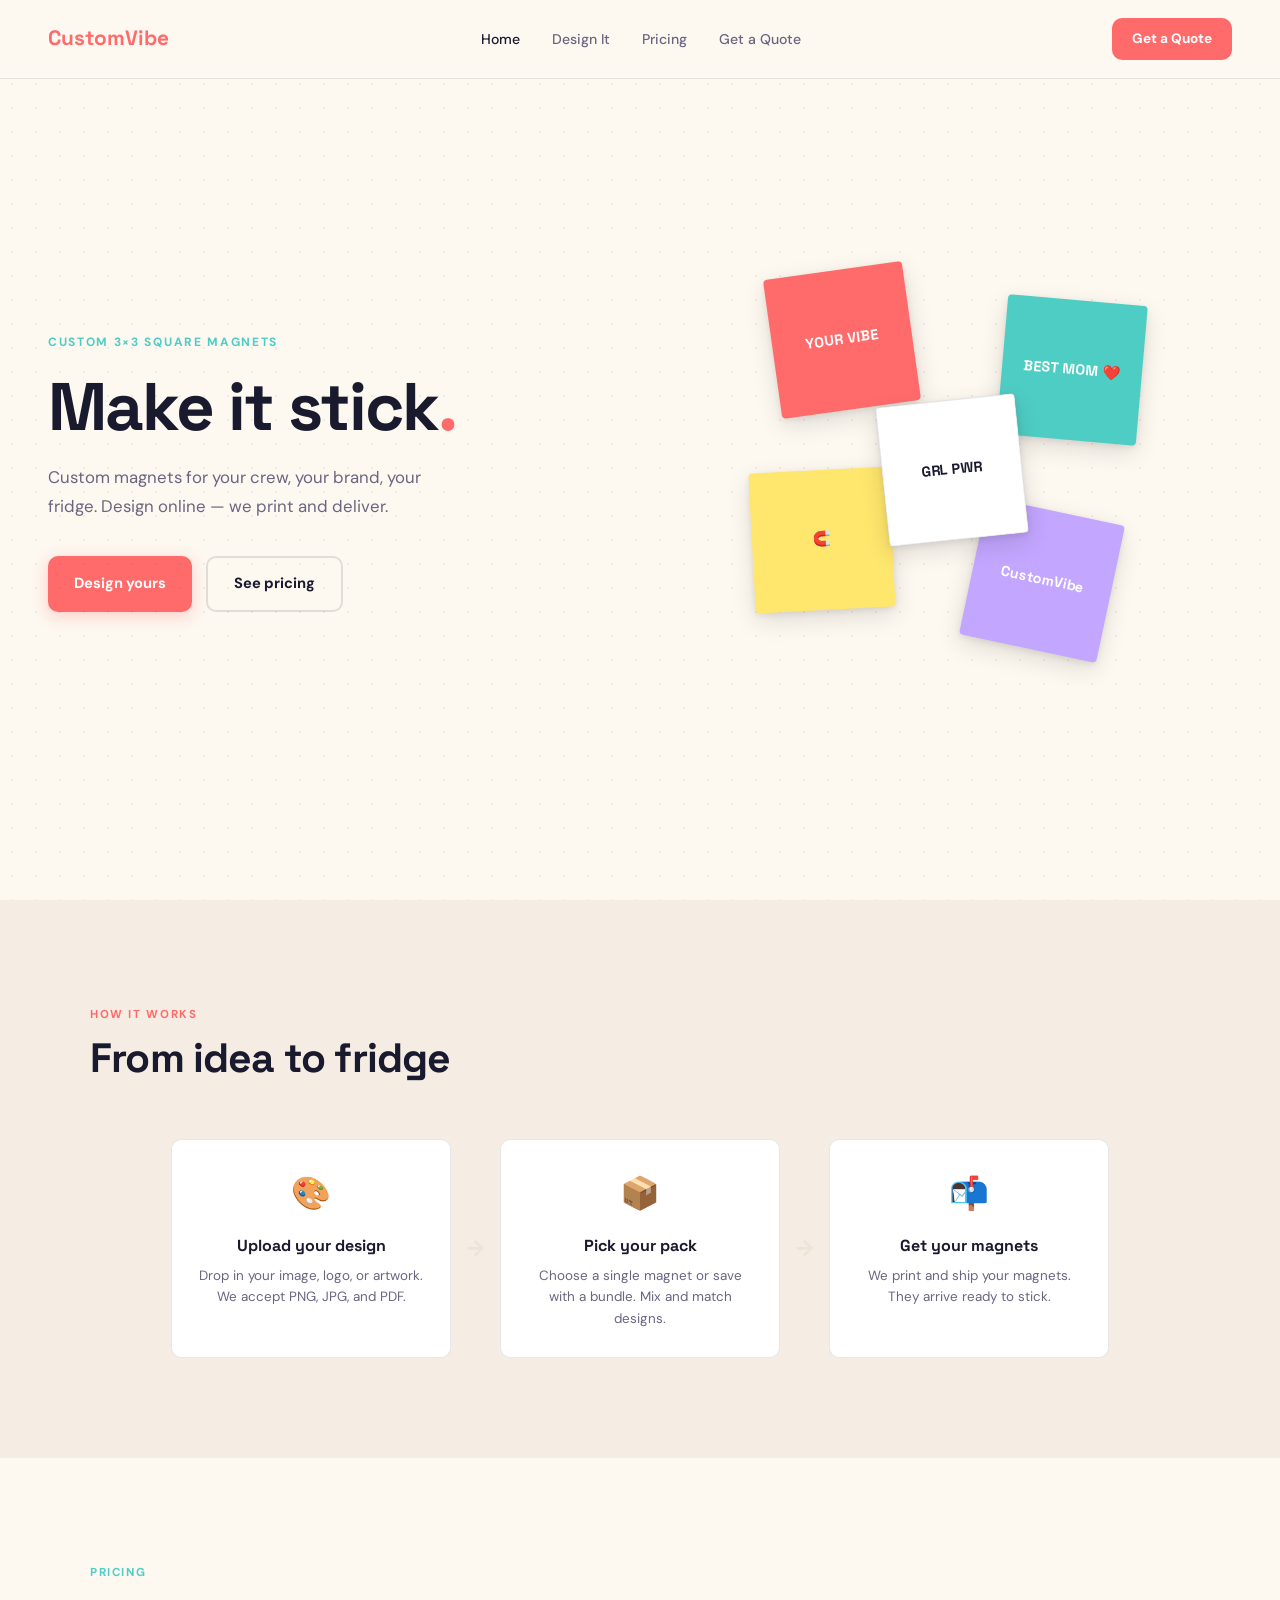
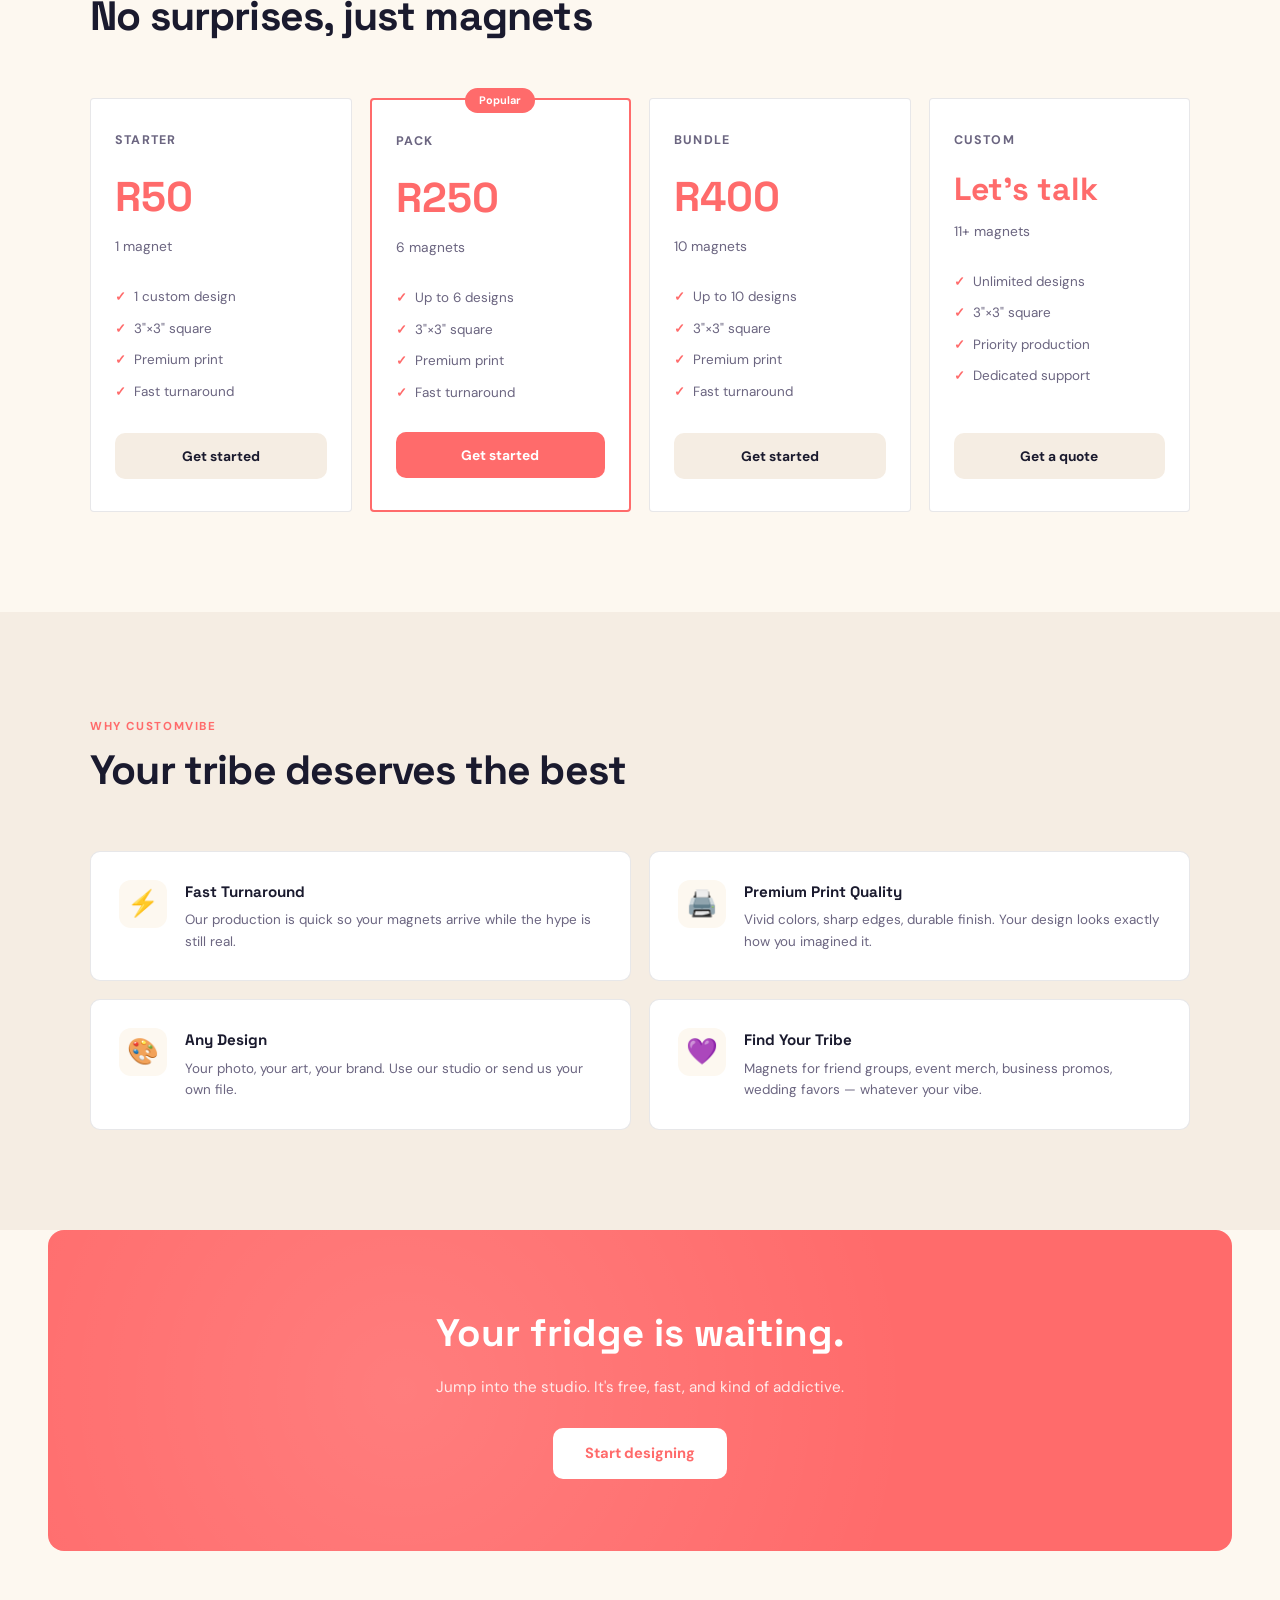
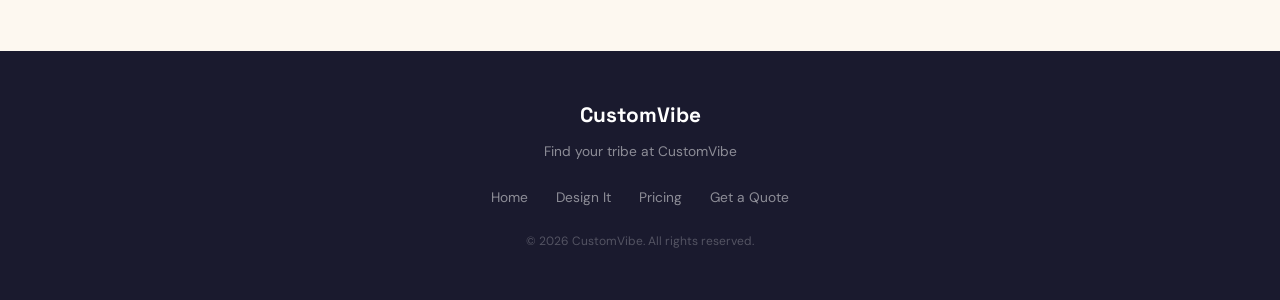
==== commit b24a5dff: "Redesign: warm "Fridge Door" aesthetic with Space Grotesk + DM Sans Light cream palette, coral/teal/" ====
--- a/index.html
+++ b/index.html
@@ -3,14 +3,15 @@
 <head>
   <meta charset="UTF-8" />
   <meta name="viewport" content="width=device-width, initial-scale=1.0" />
-  <title>CustomVibe — Custom Magnets That Hit Different</title>
+  <title>CustomVibe — Custom 3×3 Square Magnets</title>
   <meta name="description" content="Design and order custom 3×3 square magnets from CustomVibe. Starting at R50. Fast turnaround, premium print quality. Find your tribe at CustomVibe." />
-  <meta property="og:title" content="CustomVibe — Custom Magnets That Hit Different" />
-  <meta property="og:description" content="Design custom magnets for your vibe, your crew, your brand. Starting at R50." />
+  <meta property="og:title" content="CustomVibe — Custom 3×3 Square Magnets" />
+  <meta property="og:description" content="Design custom magnets for your crew, your brand, your fridge. Starting at R50." />
   <meta property="og:type" content="website" />
   <meta name="twitter:card" content="summary_large_image" />
   <link rel="preconnect" href="https://fonts.googleapis.com" />
-  <link href="https://fonts.googleapis.com/css2?family=Inter:wght@400;500;600;700;800;900&display=swap" rel="stylesheet" />
+  <link rel="preconnect" href="https://fonts.gstatic.com" crossorigin />
+  <link href="https://fonts.googleapis.com/css2?family=Space+Grotesk:wght@500;700&family=DM+Sans:wght@400;500;700&display=swap" rel="stylesheet" />
   <link rel="stylesheet" href="styles.css" />
 </head>
 <body>
@@ -24,178 +25,174 @@
       <li><a href="quote.html">Get a Quote</a></li>
     </ul>
     <a href="quote.html" class="btn-nav">Get a Quote</a>
-    <button class="hamburger" id="hamburger" aria-label="Open menu">☰</button>
+    <button class="hamburger" id="hamburger" aria-label="Open menu">&#9776;</button>
   </nav>
 
   <div class="mobile-menu" id="mobileMenu">
-    <button class="mobile-menu-close" id="menuClose">✕</button>
+    <button class="mobile-menu-close" id="menuClose" aria-label="Close menu">&times;</button>
     <a href="index.html">Home</a>
     <a href="design.html">Design It</a>
     <a href="#pricing">Pricing</a>
     <a href="quote.html">Get a Quote</a>
-    <a href="design.html" class="mobile-cta">Start Designing →</a>
+    <a href="design.html" class="mobile-cta">Start Designing</a>
   </div>
 
-  <!-- HERO -->
   <section class="hero">
     <div class="hero-bg"></div>
     <div class="hero-inner">
       <div class="hero-content">
-        <div class="hero-eyebrow">✨ Custom 3×3 Square Magnets</div>
-        <h1>Make Magnets That <span class="gradient-text">Hit Different</span> 🧲</h1>
-        <p class="hero-sub">Custom magnets for your vibe, your crew, your brand. Design online in minutes — we handle the rest.</p>
+        <span class="hero-eyebrow">Custom 3×3 Square Magnets</span>
+        <h1>Make it stick<span class="accent">.</span></h1>
+        <p class="hero-sub">Custom magnets for your crew, your brand, your fridge. Design online — we print and deliver.</p>
         <div class="hero-actions">
-          <a href="design.html" class="btn btn-primary">Design Yours →</a>
-          <a href="#pricing" class="btn btn-outline">See Pricing</a>
+          <a href="design.html" class="btn btn-primary">Design yours</a>
+          <a href="#pricing" class="btn btn-outline">See pricing</a>
         </div>
       </div>
       <div class="hero-visual">
-        <div class="magnet-float-wrap">
-          <div class="magnet-mockup">
-            <span class="magnet-mockup-emoji">🧲</span>
-            <span class="magnet-mockup-text">YOUR VIBE</span>
-            <span class="magnet-mockup-badge">3" × 3"</span>
-          </div>
-        </div>
-      </div>
-    </div>
-  </section>
-
-  <!-- HOW IT WORKS -->
-  <section class="how-section">
-    <div class="section-inner section">
-      <span class="section-label">How It Works</span>
-      <h2 class="section-title">Three steps to your magnet</h2>
-      <p class="section-sub">From idea to doorstep, we keep it simple.</p>
-      <div class="steps-grid">
-        <div class="step-card">
-          <div class="step-num">01</div>
-          <div class="step-icon">🎨</div>
-          <h3>Design It</h3>
-          <p>Upload your photo or create a design in our studio. Add text, pick colors — make it yours.</p>
-        </div>
-        <div class="step-card">
-          <div class="step-num">02</div>
-          <div class="step-icon">📦</div>
-          <h3>Choose Your Pack</h3>
-          <p>Pick the quantity that works for you. From a single magnet at R50 to bulk orders — we've got you.</p>
-        </div>
-        <div class="step-card">
-          <div class="step-num">03</div>
-          <div class="step-icon">🚀</div>
-          <h3>Get Your Magnets</h3>
-          <p>We print your design with premium quality and get it to you fast. Stick it, gift it, love it.</p>
-        </div>
-      </div>
-    </div>
-  </section>
-
-  <!-- PRICING -->
-  <section class="pricing-section" id="pricing">
-    <div class="section-inner section">
-      <span class="section-label">Pricing</span>
-      <h2 class="section-title">Simple, honest pricing</h2>
-      <p class="section-sub">No hidden fees. Just great magnets at great prices. Need more? Get a custom quote.</p>
+        <div class="magnets-scatter">
+          <div class="magnet-piece magnet-1">YOUR VIBE</div>
+          <div class="magnet-piece magnet-2">BEST MOM ❤️</div>
+          <div class="magnet-piece magnet-3">🧲</div>
+          <div class="magnet-piece magnet-4">CustomVibe</div>
+          <div class="magnet-piece magnet-5">GRL PWR</div>
+        </div>
+      </div>
+    </div>
+  </section>
+
+  <section class="how-section section">
+    <div class="section-inner">
+      <span class="section-eyebrow coral">How it works</span>
+      <h2 class="section-title">From idea to fridge</h2>
+      <div class="steps-flow">
+        <div class="step-item">
+          <div class="step-item-icon">🎨</div>
+          <h3>Upload your design</h3>
+          <p>Drop in your image, logo, or artwork. We accept PNG, JPG, and PDF.</p>
+        </div>
+        <span class="step-arrow" aria-hidden="true">→</span>
+        <div class="step-item">
+          <div class="step-item-icon">📦</div>
+          <h3>Pick your pack</h3>
+          <p>Choose a single magnet or save with a bundle. Mix and match designs.</p>
+        </div>
+        <span class="step-arrow" aria-hidden="true">→</span>
+        <div class="step-item">
+          <div class="step-item-icon">📬</div>
+          <h3>Get your magnets</h3>
+          <p>We print and ship your magnets. They arrive ready to stick.</p>
+        </div>
+      </div>
+    </div>
+  </section>
+
+  <section class="pricing-section section" id="pricing">
+    <div class="section-inner">
+      <span class="section-eyebrow sky">Pricing</span>
+      <h2 class="section-title">No surprises, just magnets</h2>
       <div class="pricing-grid">
+
         <div class="price-card">
           <div class="price-name">Starter</div>
           <div class="price-amount">R50</div>
           <div class="price-qty">1 magnet</div>
           <ul class="price-features">
             <li>1 custom design</li>
-            <li>3" × 3" square</li>
-            <li>Premium print quality</li>
+            <li>3"×3" square</li>
+            <li>Premium print</li>
             <li>Fast turnaround</li>
           </ul>
-          <a href="quote.html" class="price-cta">Get Started</a>
-        </div>
+          <a href="quote.html" class="price-cta">Get started</a>
+        </div>
+
         <div class="price-card popular">
-          <div class="popular-badge">Most Popular</div>
+          <div class="popular-badge">Popular</div>
           <div class="price-name">Pack</div>
           <div class="price-amount">R250</div>
           <div class="price-qty">6 magnets</div>
           <ul class="price-features">
             <li>Up to 6 designs</li>
-            <li>3" × 3" square</li>
-            <li>Premium print quality</li>
+            <li>3"×3" square</li>
+            <li>Premium print</li>
             <li>Fast turnaround</li>
           </ul>
-          <a href="quote.html" class="price-cta">Get Started</a>
-        </div>
+          <a href="quote.html" class="price-cta">Get started</a>
+        </div>
+
         <div class="price-card">
           <div class="price-name">Bundle</div>
           <div class="price-amount">R400</div>
           <div class="price-qty">10 magnets</div>
           <ul class="price-features">
             <li>Up to 10 designs</li>
-            <li>3" × 3" square</li>
-            <li>Premium print quality</li>
+            <li>3"×3" square</li>
+            <li>Premium print</li>
             <li>Fast turnaround</li>
           </ul>
-          <a href="quote.html" class="price-cta">Get Started</a>
-        </div>
+          <a href="quote.html" class="price-cta">Get started</a>
+        </div>
+
         <div class="price-card">
-          <div class="price-name">Enterprise</div>
-          <div class="price-amount" style="font-size:2rem;">Custom</div>
+          <div class="price-name">Custom</div>
+          <div class="price-amount" style="font-size:2rem;">Let's talk</div>
           <div class="price-qty">11+ magnets</div>
           <ul class="price-features">
             <li>Unlimited designs</li>
-            <li>3" × 3" square</li>
+            <li>3"×3" square</li>
             <li>Priority production</li>
             <li>Dedicated support</li>
           </ul>
-          <a href="quote.html" class="price-cta">Get a Quote</a>
-        </div>
-      </div>
-    </div>
-  </section>
-
-  <!-- FEATURES -->
-  <section class="features-section">
-    <div class="section-inner section">
-      <span class="section-label">Why CustomVibe</span>
+          <a href="quote.html" class="price-cta">Get a quote</a>
+        </div>
+
+      </div>
+    </div>
+  </section>
+
+  <section class="features-section section">
+    <div class="section-inner">
+      <span class="section-eyebrow coral">Why CustomVibe</span>
       <h2 class="section-title">Your tribe deserves the best</h2>
       <div class="features-grid">
         <div class="feature-card">
           <div class="feature-icon">⚡</div>
           <div>
             <h3>Fast Turnaround</h3>
-            <p>We know you can't wait. Our production is quick so your magnets arrive while the hype is still real.</p>
+            <p>Our production is quick so your magnets arrive while the hype is still real.</p>
           </div>
         </div>
         <div class="feature-card">
           <div class="feature-icon">🖨️</div>
           <div>
             <h3>Premium Print Quality</h3>
-            <p>Vivid colors, sharp edges, durable finish. Your design looks exactly how you imagined it — or better.</p>
+            <p>Vivid colors, sharp edges, durable finish. Your design looks exactly how you imagined it.</p>
           </div>
         </div>
         <div class="feature-card">
           <div class="feature-icon">🎨</div>
           <div>
             <h3>Any Design</h3>
-            <p>Your photo, your art, your brand. Use our design studio or send us your own file. We'll make it work.</p>
+            <p>Your photo, your art, your brand. Use our studio or send us your own file.</p>
           </div>
         </div>
         <div class="feature-card">
           <div class="feature-icon">💜</div>
           <div>
             <h3>Find Your Tribe</h3>
-            <p>Magnets for friend groups, event merch, business promos, wedding favors — whatever your vibe is.</p>
-          </div>
-        </div>
-      </div>
-    </div>
-  </section>
-
-  <!-- CTA -->
+            <p>Magnets for friend groups, event merch, business promos, wedding favors — whatever your vibe.</p>
+          </div>
+        </div>
+      </div>
+    </div>
+  </section>
+
   <div class="cta-banner">
-    <h2>Ready to make your magnet?</h2>
-    <p>Jump into the design studio — it's free, it's fast, it's fun.</p>
-    <a href="design.html" class="btn-white">Start Designing →</a>
+    <h2>Your fridge is waiting.</h2>
+    <p>Jump into the studio. It's free, fast, and kind of addictive.</p>
+    <a href="design.html" class="btn-white">Start designing</a>
   </div>
 
-  <!-- FOOTER -->
   <footer class="footer">
     <p class="footer-logo">CustomVibe</p>
     <p class="footer-motto">Find your tribe at CustomVibe</p>
@@ -205,7 +202,7 @@
       <a href="#pricing">Pricing</a>
       <a href="quote.html">Get a Quote</a>
     </nav>
-    <p class="footer-copy">© 2026 CustomVibe. All rights reserved.</p>
+    <p class="footer-copy">&copy; 2026 CustomVibe. All rights reserved.</p>
   </footer>
 
   <script src="animations.js"></script>
--- a/styles.css
+++ b/styles.css
@@ -1,126 +1,198 @@
-/* ===== CustomVibe — Global Styles ===== */
-@import url('https://fonts.googleapis.com/css2?family=Inter:wght@400;500;600;700;800;900&display=swap');
+@import url('https://fonts.googleapis.com/css2?family=Space+Grotesk:wght@500;700&family=DM+Sans:wght@400;500;700&display=swap');
 
 :root {
-  --purple: #7C3AED;
-  --purple-light: #A855F7;
-  --pink: #EC4899;
-  --orange: #F97316;
-  --yellow: #FBBF24;
-  --bg: #0F0A1E;
-  --surface: #1A1033;
-  --surface2: #251847;
-  --surface3: #2E1F55;
-  --text: #F8F4FF;
-  --text-muted: #9B8EC4;
-  --border: rgba(168,85,247,0.18);
-  --gradient: linear-gradient(135deg, #7C3AED, #EC4899, #F97316);
-  --gradient-soft: linear-gradient(135deg, rgba(124,58,237,0.15), rgba(236,72,153,0.15));
-  --glow-purple: 0 0 24px rgba(124,58,237,0.5);
-  --glow-pink: 0 0 24px rgba(236,72,153,0.5);
+  --cream: #FDF8F0;
+  --ink: #1A1A2E;
+  --coral: #FF6B6B;
+  --sky: #4ECDC4;
+  --sun: #FFE66D;
+  --lavender: #C3A6FF;
+  --surface: #F5EDE3;
+  --surface2: #EDE4D8;
+  --text-muted: #6B6580;
+  --border: rgba(26,26,46,0.1);
   --radius: 16px;
-  --radius-lg: 24px;
-}
-
-*, *::before, *::after { box-sizing: border-box; margin: 0; padding: 0; }
-html { scroll-behavior: smooth; }
+  --radius-sm: 10px;
+}
+
+*, *::before, *::after {
+  box-sizing: border-box;
+  margin: 0;
+  padding: 0;
+}
+
+html {
+  scroll-behavior: smooth;
+}
+
 body {
-  font-family: 'Inter', sans-serif;
-  background: var(--bg);
-  color: var(--text);
+  font-family: 'DM Sans', sans-serif;
+  background: var(--cream);
+  color: var(--ink);
   line-height: 1.6;
-  overflow-x: hidden;
-}
-img { max-width: 100%; display: block; }
-a { text-decoration: none; color: inherit; }
-button { cursor: pointer; font-family: inherit; border: none; outline: none; }
-
-::-webkit-scrollbar { width: 6px; }
-::-webkit-scrollbar-track { background: var(--bg); }
-::-webkit-scrollbar-thumb { background: var(--purple); border-radius: 99px; }
-
-/* ===== NAV ===== */
+}
+
+a {
+  text-decoration: none;
+  color: inherit;
+}
+
+button {
+  border: none;
+  cursor: pointer;
+}
+
+/* ===================== NAV ===================== */
+
 .nav {
   position: fixed;
-  top: 0; left: 0; right: 0;
+  top: 0;
+  width: 100%;
   z-index: 100;
-  display: flex;
-  align-items: center;
+  background: rgba(253,248,240,0.92);
+  backdrop-filter: blur(16px);
+  padding: 18px 48px;
+  display: flex;
   justify-content: space-between;
-  padding: 20px 48px;
-  background: rgba(15,10,30,0.85);
-  backdrop-filter: blur(20px);
+  align-items: center;
   border-bottom: 1px solid var(--border);
-  transition: padding 0.3s;
-}
+  transition: box-shadow 0.3s;
+}
+
 .nav-logo {
+  font-family: 'Space Grotesk', sans-serif;
+  font-size: 1.3rem;
+  font-weight: 700;
+  color: var(--coral);
+}
+
+.nav-links {
+  display: flex;
+  gap: 32px;
+  list-style: none;
+}
+
+.nav-links a {
+  font-family: 'DM Sans', sans-serif;
+  font-size: 0.88rem;
+  font-weight: 500;
+  color: var(--text-muted);
+  transition: color 0.2s;
+}
+
+.nav-links a:hover,
+.nav-links a.active {
+  color: var(--ink);
+}
+
+.btn-nav {
+  padding: 10px 20px;
+  background: var(--coral);
+  color: white;
+  font-weight: 700;
+  font-size: 0.85rem;
+  border-radius: var(--radius-sm);
+  transition: transform 0.2s, opacity 0.2s;
+}
+
+.btn-nav:hover {
+  opacity: 0.88;
+  transform: translateY(-1px);
+}
+
+.hamburger {
+  display: none;
+  background: none;
+  color: var(--ink);
   font-size: 1.4rem;
-  font-weight: 900;
-  background: var(--gradient);
-  -webkit-background-clip: text;
-  -webkit-text-fill-color: transparent;
-  background-clip: text;
-}
-.nav-links { display: flex; gap: 36px; list-style: none; }
-.nav-links a { font-size: 0.9rem; font-weight: 500; color: var(--text-muted); transition: color 0.2s; }
-.nav-links a:hover, .nav-links a.active { color: var(--text); }
-.btn-nav {
-  padding: 10px 22px;
-  background: var(--gradient);
-  color: #fff;
-  font-weight: 700;
-  font-size: 0.88rem;
-  border-radius: 99px;
-  box-shadow: var(--glow-purple);
-  transition: opacity 0.2s, transform 0.2s;
-}
-.btn-nav:hover { opacity: 0.88; transform: translateY(-1px); }
-.hamburger { display: none; background: none; color: var(--text); font-size: 1.4rem; padding: 4px; }
-
-/* ===== MOBILE MENU ===== */
+}
+
+/* ===================== MOBILE MENU ===================== */
+
 .mobile-menu {
   display: none;
   position: fixed;
   inset: 0;
   z-index: 200;
-  background: var(--surface);
+  background: var(--cream);
   flex-direction: column;
   align-items: center;
   justify-content: center;
-  gap: 32px;
-}
-.mobile-menu.open { display: flex; }
-.mobile-menu a { font-size: 1.4rem; font-weight: 700; color: var(--text-muted); transition: color 0.2s; }
-.mobile-menu a:hover { color: var(--text); }
+  gap: 28px;
+}
+
+.mobile-menu.open {
+  display: flex;
+}
+
+.mobile-menu a {
+  font-size: 1.3rem;
+  font-weight: 600;
+  color: var(--text-muted);
+}
+
+.mobile-menu a:hover {
+  color: var(--ink);
+}
+
 .mobile-menu .mobile-cta {
-  padding: 14px 36px;
-  background: var(--gradient);
-  color: #fff;
-  font-size: 1rem;
-  font-weight: 800;
-  border-radius: 99px;
-  box-shadow: var(--glow-pink);
-}
-.mobile-menu-close { position: absolute; top: 24px; right: 32px; background: none; color: var(--text-muted); font-size: 1.6rem; }
-
-/* ===== BUTTONS ===== */
+  padding: 14px 32px;
+  background: var(--coral);
+  color: white;
+  font-weight: 700;
+  border-radius: var(--radius-sm);
+}
+
+.mobile-menu-close {
+  position: absolute;
+  top: 24px;
+  right: 28px;
+  background: none;
+  color: var(--text-muted);
+  font-size: 1.5rem;
+}
+
+/* ===================== BUTTONS ===================== */
+
 .btn {
   display: inline-flex;
   align-items: center;
+  justify-content: center;
   gap: 8px;
-  padding: 14px 28px;
-  border-radius: 99px;
-  font-weight: 700;
-  font-size: 0.95rem;
-  transition: transform 0.2s, opacity 0.2s, box-shadow 0.2s;
-}
-.btn:hover { transform: translateY(-2px); }
-.btn-primary { background: var(--gradient); color: #fff; box-shadow: var(--glow-purple); }
-.btn-primary:hover { box-shadow: 0 0 36px rgba(124,58,237,0.7); }
-.btn-outline { background: transparent; color: var(--text); border: 2px solid var(--border); }
-.btn-outline:hover { border-color: var(--purple-light); background: rgba(124,58,237,0.08); }
-
-/* ===== HERO ===== */
+  padding: 14px 26px;
+  border-radius: var(--radius-sm);
+  font-weight: 700;
+  font-size: 0.92rem;
+  font-family: 'DM Sans', sans-serif;
+  transition: transform 0.2s;
+}
+
+.btn:hover {
+  transform: translateY(-2px);
+}
+
+.btn-primary {
+  background: var(--coral);
+  color: white;
+  box-shadow: 0 4px 16px rgba(255,107,107,0.3);
+}
+
+.btn-primary:hover {
+  box-shadow: 0 8px 24px rgba(255,107,107,0.4);
+}
+
+.btn-outline {
+  background: transparent;
+  color: var(--ink);
+  border: 2px solid rgba(26,26,46,0.12);
+}
+
+.btn-outline:hover {
+  background: rgba(26,26,46,0.04);
+}
+
+/* ===================== HERO ===================== */
+
 .hero {
   min-height: 100vh;
   display: flex;
@@ -129,13 +201,15 @@
   position: relative;
   overflow: hidden;
 }
+
 .hero-bg {
-  position: absolute; inset: 0;
-  background:
-    radial-gradient(ellipse 80% 60% at 70% 50%, rgba(124,58,237,0.25) 0%, transparent 60%),
-    radial-gradient(ellipse 50% 50% at 20% 80%, rgba(236,72,153,0.15) 0%, transparent 50%);
+  position: absolute;
+  inset: 0;
+  background: radial-gradient(circle, rgba(26,26,46,0.06) 1px, transparent 1px);
+  background-size: 24px 24px;
   pointer-events: none;
 }
+
 .hero-inner {
   max-width: 1200px;
   margin: 0 auto;
@@ -145,496 +219,1214 @@
   align-items: center;
   width: 100%;
 }
+
 .hero-eyebrow {
-  display: inline-flex;
-  align-items: center;
-  gap: 8px;
-  padding: 6px 16px;
-  background: rgba(124,58,237,0.15);
-  border: 1px solid rgba(124,58,237,0.3);
-  border-radius: 99px;
-  font-size: 0.8rem;
-  font-weight: 600;
-  color: var(--purple-light);
-  margin-bottom: 24px;
-}
+  display: inline-block;
+  font-size: 0.75rem;
+  font-weight: 700;
+  text-transform: uppercase;
+  letter-spacing: 0.14em;
+  color: var(--sky);
+  margin-bottom: 20px;
+  font-family: 'DM Sans', sans-serif;
+}
+
 .hero h1 {
-  font-size: clamp(2.4rem, 5vw, 3.8rem);
-  font-weight: 900;
-  line-height: 1.1;
+  font-family: 'Space Grotesk', sans-serif;
+  font-size: clamp(2.8rem, 5.5vw, 4.2rem);
+  font-weight: 700;
+  line-height: 1.05;
   letter-spacing: -0.03em;
   margin-bottom: 20px;
-}
-.gradient-text {
-  background: var(--gradient);
-  -webkit-background-clip: text;
-  -webkit-text-fill-color: transparent;
-  background-clip: text;
-}
-.hero-sub { font-size: 1.1rem; color: var(--text-muted); margin-bottom: 36px; max-width: 420px; }
-.hero-actions { display: flex; gap: 16px; flex-wrap: wrap; }
-.hero-visual { display: flex; align-items: center; justify-content: center; }
-
-.magnet-float-wrap {
-  width: 300px;
-  height: 300px;
-  animation: float 4s ease-in-out infinite;
-}
+  color: var(--ink);
+}
+
+.hero h1 .accent {
+  color: var(--coral);
+}
+
+.hero-sub {
+  font-size: 1.05rem;
+  color: var(--text-muted);
+  margin-bottom: 36px;
+  max-width: 400px;
+  line-height: 1.7;
+}
+
+.hero-actions {
+  display: flex;
+  gap: 14px;
+  flex-wrap: wrap;
+}
+
+/* ===================== HERO MAGNETS VISUAL ===================== */
+
+.hero-visual {
+  display: flex;
+  align-items: center;
+  justify-content: center;
+}
+
+.magnets-scatter {
+  width: 400px;
+  height: 400px;
+  position: relative;
+  animation: float 6s ease-in-out infinite;
+}
+
 @keyframes float {
-  0%, 100% { transform: translateY(0px) rotate(-2deg); }
-  50% { transform: translateY(-20px) rotate(2deg); }
-}
-.magnet-mockup {
-  width: 100%; height: 100%;
-  border-radius: 20px;
-  background: var(--gradient);
+  0%, 100% { transform: translateY(0); }
+  50% { transform: translateY(-14px); }
+}
+
+.magnet-piece {
+  position: absolute;
+  width: 140px;
+  height: 140px;
+  border-radius: 4px;
+  display: flex;
+  align-items: center;
+  justify-content: center;
+  font-weight: 700;
+  font-family: 'Space Grotesk', sans-serif;
+  font-size: 0.9rem;
+  color: white;
+  box-shadow: 0 8px 24px rgba(0,0,0,0.12), 0 2px 6px rgba(0,0,0,0.08);
+  transition: transform 0.3s;
+}
+
+.magnet-piece:hover {
+  transform: scale(1.05);
+}
+
+.magnet-1 {
+  top: 0;
+  left: 20px;
+  transform: rotate(-8deg);
+  background: var(--coral);
+}
+.magnet-1:hover { transform: rotate(-10deg) scale(1.05); }
+
+.magnet-2 {
+  top: 30px;
+  right: 10px;
+  transform: rotate(5deg);
+  background: var(--sky);
+}
+.magnet-2:hover { transform: rotate(7deg) scale(1.05); }
+
+.magnet-3 {
+  bottom: 60px;
+  left: 0;
+  transform: rotate(-3deg);
+  background: var(--sun);
+  color: var(--ink);
+}
+.magnet-3:hover { transform: rotate(-5deg) scale(1.05); }
+
+.magnet-4 {
+  bottom: 20px;
+  right: 40px;
+  transform: rotate(12deg);
+  background: var(--lavender);
+}
+.magnet-4:hover { transform: rotate(14deg) scale(1.05); }
+
+.magnet-5 {
+  top: 50%;
+  left: 50%;
+  transform: translate(-50%, -50%) rotate(-6deg);
+  background: white;
+  color: var(--ink);
+  border: 1px solid var(--border);
+}
+.magnet-5:hover { transform: translate(-50%, -50%) rotate(-8deg) scale(1.05); }
+
+/* ===================== SECTIONS (shared) ===================== */
+
+.section {
+  padding: 100px 48px;
+}
+
+.section-inner {
+  max-width: 1100px;
+  margin: 0 auto;
+}
+
+.section-eyebrow {
+  font-size: 0.72rem;
+  font-weight: 700;
+  text-transform: uppercase;
+  letter-spacing: 0.14em;
+  margin-bottom: 12px;
+  font-family: 'DM Sans', sans-serif;
+}
+
+.section-eyebrow.coral { color: var(--coral); }
+.section-eyebrow.sky { color: var(--sky); }
+
+.section-title {
+  font-family: 'Space Grotesk', sans-serif;
+  font-size: clamp(1.8rem, 3.2vw, 2.6rem);
+  font-weight: 700;
+  letter-spacing: -0.02em;
+  margin-bottom: 12px;
+  color: var(--ink);
+}
+
+.section-sub {
+  font-size: 0.95rem;
+  color: var(--text-muted);
+  max-width: 480px;
+}
+
+/* ===================== HOW IT WORKS ===================== */
+
+.how-section {
+  background: var(--surface);
+}
+
+.steps-flow {
+  display: flex;
+  align-items: stretch;
+  gap: 0;
+  margin-top: 48px;
+  justify-content: center;
+}
+
+.step-item {
+  flex: 1;
+  max-width: 280px;
+  background: white;
+  border: 1px solid var(--border);
+  border-radius: var(--radius-sm);
+  padding: 28px 24px;
+  text-align: center;
+  position: relative;
+  transition: transform 0.3s;
+}
+
+.step-item:hover {
+  transform: translateY(-4px);
+}
+
+.step-item-icon {
+  font-size: 2rem;
+  margin-bottom: 14px;
+}
+
+.step-item h3 {
+  font-family: 'Space Grotesk', sans-serif;
+  font-size: 1rem;
+  font-weight: 700;
+  margin-bottom: 6px;
+}
+
+.step-item p {
+  font-size: 0.84rem;
+  color: var(--text-muted);
+}
+
+.step-arrow {
+  display: flex;
+  align-items: center;
+  padding: 0 16px;
+  font-size: 1.4rem;
+  color: var(--surface2);
+  font-weight: 700;
+}
+
+/* ===================== PRICING ===================== */
+
+.pricing-section {
+  background: var(--cream);
+}
+
+.pricing-grid {
+  display: grid;
+  grid-template-columns: repeat(4, 1fr);
+  gap: 18px;
+  margin-top: 48px;
+}
+
+.price-card {
+  background: white;
+  border: 1px solid var(--border);
+  border-radius: 4px;
+  padding: 32px 24px;
   display: flex;
   flex-direction: column;
+  position: relative;
+  transition: transform 0.3s, box-shadow 0.3s;
+}
+
+.price-card:hover {
+  transform: translateY(-6px);
+  box-shadow: 0 16px 40px rgba(0,0,0,0.08);
+}
+
+.price-card.popular {
+  border-color: var(--coral);
+  border-width: 2px;
+}
+
+.popular-badge {
+  position: absolute;
+  top: -12px;
+  left: 50%;
+  transform: translateX(-50%);
+  background: var(--coral);
+  color: white;
+  font-size: 0.68rem;
+  font-weight: 700;
+  padding: 4px 14px;
+  border-radius: 99px;
+  white-space: nowrap;
+}
+
+.price-name {
+  font-size: 0.78rem;
+  font-weight: 700;
+  text-transform: uppercase;
+  letter-spacing: 0.1em;
+  color: var(--text-muted);
+  margin-bottom: 14px;
+  font-family: 'DM Sans', sans-serif;
+}
+
+.price-amount {
+  font-family: 'Space Grotesk', sans-serif;
+  font-size: 2.6rem;
+  font-weight: 700;
+  color: var(--coral);
+  margin-bottom: 4px;
+}
+
+.price-qty {
+  font-size: 0.86rem;
+  color: var(--text-muted);
+  margin-bottom: 24px;
+}
+
+.price-features {
+  list-style: none;
+  flex: 1;
+  margin-bottom: 24px;
+}
+
+.price-features li {
+  font-size: 0.84rem;
+  color: var(--text-muted);
+  padding: 5px 0;
+  display: flex;
+  gap: 8px;
+  align-items: center;
+}
+
+.price-features li::before {
+  content: '\2713';
+  color: var(--coral);
+  font-weight: 700;
+}
+
+.price-cta {
+  display: block;
+  text-align: center;
+  padding: 12px 18px;
+  border-radius: var(--radius-sm);
+  font-weight: 700;
+  font-size: 0.86rem;
+  transition: all 0.2s;
+}
+
+.price-card.popular .price-cta {
+  background: var(--coral);
+  color: white;
+}
+
+.price-card:not(.popular) .price-cta {
+  background: var(--surface);
+  color: var(--ink);
+}
+
+.price-card:not(.popular) .price-cta:hover {
+  background: var(--surface2);
+}
+
+/* ===================== FEATURES ===================== */
+
+.features-section {
+  background: var(--surface);
+}
+
+.features-grid {
+  display: grid;
+  grid-template-columns: repeat(2, 1fr);
+  gap: 18px;
+  margin-top: 48px;
+}
+
+.feature-card {
+  background: white;
+  border: 1px solid var(--border);
+  border-radius: var(--radius-sm);
+  padding: 28px;
+  display: flex;
+  gap: 18px;
+  align-items: flex-start;
+  transition: transform 0.3s;
+}
+
+.feature-card:hover {
+  transform: translateY(-3px);
+}
+
+.feature-icon {
+  font-size: 1.6rem;
+  flex-shrink: 0;
+  width: 48px;
+  height: 48px;
+  background: var(--cream);
+  border-radius: 12px;
+  display: flex;
   align-items: center;
   justify-content: center;
-  gap: 10px;
-  box-shadow: 0 40px 80px rgba(124,58,237,0.4), 0 0 0 1px rgba(255,255,255,0.08);
+}
+
+.feature-card h3 {
+  font-family: 'Space Grotesk', sans-serif;
+  font-size: 0.95rem;
+  font-weight: 700;
+  margin-bottom: 5px;
+}
+
+.feature-card p {
+  font-size: 0.84rem;
+  color: var(--text-muted);
+}
+
+/* ===================== CTA BANNER ===================== */
+
+.cta-banner {
+  margin: 0 48px 100px;
+  background: var(--coral);
+  border-radius: var(--radius);
+  padding: 72px 56px;
+  text-align: center;
   position: relative;
   overflow: hidden;
 }
-.magnet-mockup::before {
+
+.cta-banner::before {
   content: '';
-  position: absolute; inset: 0;
-  background: linear-gradient(135deg, rgba(255,255,255,0.12) 0%, transparent 60%);
-}
-.magnet-mockup-emoji { font-size: 4rem; position: relative; z-index: 1; }
-.magnet-mockup-text { font-size: 1rem; font-weight: 900; color: #fff; letter-spacing: 0.1em; position: relative; z-index: 1; }
-.magnet-mockup-badge {
-  position: absolute; bottom: 12px; right: 12px;
-  background: rgba(0,0,0,0.3);
+  position: absolute;
+  inset: 0;
+  background: radial-gradient(circle at 30% 50%, rgba(255,255,255,0.12), transparent 60%);
+}
+
+.cta-banner h2 {
+  font-family: 'Space Grotesk', sans-serif;
+  font-size: clamp(1.8rem, 3vw, 2.4rem);
+  font-weight: 700;
+  color: white;
+  margin-bottom: 12px;
+  position: relative;
+}
+
+.cta-banner p {
+  color: rgba(255,255,255,0.85);
+  margin-bottom: 28px;
+  font-size: 0.95rem;
+  position: relative;
+}
+
+.btn-white {
+  background: white;
+  color: var(--coral);
+  padding: 14px 32px;
+  border-radius: var(--radius-sm);
+  font-weight: 700;
+  font-size: 0.92rem;
+  display: inline-block;
+  position: relative;
+  transition: transform 0.2s;
+}
+
+.btn-white:hover {
+  transform: translateY(-2px);
+  box-shadow: 0 8px 20px rgba(0,0,0,0.15);
+}
+
+/* ===================== FOOTER ===================== */
+
+.footer {
+  background: var(--ink);
+  padding: 48px;
+  text-align: center;
+}
+
+.footer-logo {
+  font-family: 'Space Grotesk', sans-serif;
+  font-size: 1.3rem;
+  font-weight: 700;
+  color: white;
+  margin-bottom: 8px;
+}
+
+.footer-motto {
+  color: rgba(255,255,255,0.5);
+  font-size: 0.86rem;
+  margin-bottom: 24px;
+}
+
+.footer-links {
+  display: flex;
+  justify-content: center;
+  gap: 28px;
+  margin-bottom: 24px;
+}
+
+.footer-links a {
+  font-size: 0.86rem;
+  color: rgba(255,255,255,0.5);
+  transition: color 0.2s;
+}
+
+.footer-links a:hover {
+  color: white;
+}
+
+.footer-copy {
+  font-size: 0.75rem;
+  color: rgba(255,255,255,0.25);
+}
+
+/* ===================== DESIGN PAGE ===================== */
+
+.design-hero {
+  padding: 130px 48px 50px;
+  text-align: center;
+}
+
+.design-hero h1 {
+  font-family: 'Space Grotesk', sans-serif;
+  font-size: clamp(2rem, 4vw, 2.8rem);
+  font-weight: 700;
+  margin-bottom: 10px;
+}
+
+.design-hero p {
+  color: var(--text-muted);
+  font-size: 0.95rem;
+}
+
+.design-workspace {
+  display: grid;
+  grid-template-columns: 280px 1fr;
+  gap: 24px;
+  padding: 0 48px 80px;
+  max-width: 1080px;
+  margin: 0 auto;
+}
+
+.design-toolbar {
+  display: flex;
+  flex-direction: column;
+  gap: 10px;
+}
+
+.toolbar-section {
+  background: white;
+  border: 1px solid var(--border);
+  border-radius: var(--radius-sm);
+  padding: 18px;
+}
+
+.toolbar-section h4 {
+  font-size: 0.72rem;
+  font-weight: 700;
+  text-transform: uppercase;
+  letter-spacing: 0.1em;
+  color: var(--text-muted);
+  margin-bottom: 12px;
+  font-family: 'DM Sans', sans-serif;
+}
+
+.upload-zone {
+  display: flex;
+  flex-direction: column;
+  align-items: center;
+  justify-content: center;
+  gap: 6px;
+  padding: 20px 10px;
+  border: 2px dashed var(--border);
+  border-radius: 10px;
+  cursor: pointer;
+  transition: border-color 0.2s;
+  text-align: center;
+}
+
+.upload-zone:hover {
+  border-color: var(--coral);
+  background: rgba(255,107,107,0.03);
+}
+
+.upload-zone input {
+  display: none;
+}
+
+.upload-icon {
+  font-size: 1.4rem;
+}
+
+.upload-zone p {
+  font-size: 0.8rem;
+  color: var(--text-muted);
+}
+
+.upload-zone small {
+  font-size: 0.72rem;
+  color: var(--surface2);
+}
+
+.text-input-field {
+  width: 100%;
+  padding: 10px 12px;
+  background: var(--surface);
+  border: 1px solid var(--border);
+  border-radius: 8px;
+  color: var(--ink);
+  font-family: inherit;
+  font-size: 0.86rem;
+  margin-bottom: 8px;
+  outline: none;
+  transition: border-color 0.2s;
+}
+
+.text-input-field:focus {
+  border-color: var(--coral);
+}
+
+.text-input-field::placeholder {
+  color: var(--surface2);
+}
+
+.slider-row {
+  margin-bottom: 10px;
+}
+
+.slider-row label {
+  display: flex;
+  justify-content: space-between;
+  font-size: 0.78rem;
+  color: var(--text-muted);
+  margin-bottom: 5px;
+}
+
+.slider-row input[type=range] {
+  width: 100%;
+  -webkit-appearance: none;
+  height: 4px;
+  border-radius: 99px;
+  background: var(--surface2);
+  outline: none;
+}
+
+.slider-row input[type=range]::-webkit-slider-thumb {
+  -webkit-appearance: none;
+  width: 16px;
+  height: 16px;
+  border-radius: 50%;
+  background: var(--coral);
+  cursor: pointer;
+}
+
+.color-swatches {
+  display: flex;
+  flex-wrap: wrap;
+  gap: 6px;
+  margin-bottom: 8px;
+}
+
+.swatch {
+  width: 26px;
+  height: 26px;
+  border-radius: 6px;
+  cursor: pointer;
+  border: 2px solid transparent;
+  transition: border-color 0.2s, transform 0.2s;
+}
+
+.swatch:hover,
+.swatch.active {
+  border-color: var(--ink);
+  transform: scale(1.1);
+}
+
+.color-custom-input {
+  width: 26px;
+  height: 26px;
+  border-radius: 6px;
+  border: 2px solid var(--border);
+  cursor: pointer;
+  overflow: hidden;
+  padding: 0;
+  background: none;
+}
+
+.tb-btn {
+  width: 100%;
+  padding: 9px 12px;
+  border-radius: 8px;
+  font-weight: 700;
+  font-size: 0.82rem;
+  transition: all 0.2s;
+  margin-top: 6px;
+  font-family: 'DM Sans', sans-serif;
+}
+
+.tb-btn-primary {
+  background: var(--coral);
+  color: white;
+}
+
+.tb-btn-primary:hover {
+  opacity: 0.9;
+}
+
+.tb-btn-ghost {
+  background: var(--surface);
+  color: var(--text-muted);
+  border: 1px solid var(--border);
+}
+
+.tb-btn-ghost:hover {
+  background: var(--surface2);
+  color: var(--ink);
+}
+
+.tb-btn-danger {
+  background: rgba(239,68,68,0.08);
+  color: #EF4444;
+  border: 1px solid rgba(239,68,68,0.15);
+}
+
+.tb-btn-danger:hover {
+  background: rgba(239,68,68,0.15);
+}
+
+.canvas-area {
+  display: flex;
+  flex-direction: column;
+  align-items: center;
+  gap: 16px;
+}
+
+.canvas-wrapper {
+  position: relative;
+  border-radius: 4px;
+  overflow: hidden;
+  box-shadow: 0 4px 20px rgba(0,0,0,0.08);
+  border: 1px solid var(--border);
+}
+
+.canvas-wrapper canvas {
+  display: block;
+}
+
+.canvas-size-badge {
+  position: absolute;
+  bottom: 10px;
+  right: 10px;
+  background: rgba(26,26,46,0.7);
   backdrop-filter: blur(8px);
   padding: 3px 10px;
   border-radius: 99px;
-  font-size: 0.68rem; font-weight: 600;
-  color: rgba(255,255,255,0.75);
-  z-index: 1;
-}
-
-/* ===== SECTIONS ===== */
-.section { padding: 100px 48px; }
-.section-inner { max-width: 1200px; margin: 0 auto; }
-.section-label {
-  display: inline-block;
-  font-size: 0.75rem; font-weight: 700;
-  text-transform: uppercase; letter-spacing: 0.12em;
-  color: var(--purple-light); margin-bottom: 12px;
-}
-.section-title { font-size: clamp(1.8rem, 3.5vw, 2.8rem); font-weight: 900; letter-spacing: -0.02em; margin-bottom: 12px; }
-.section-sub { font-size: 1rem; color: var(--text-muted); max-width: 520px; }
-
-/* ===== HOW IT WORKS ===== */
-.how-section { background: var(--surface); }
-.steps-grid { display: grid; grid-template-columns: repeat(3,1fr); gap: 28px; margin-top: 52px; }
-.step-card {
-  background: var(--surface2);
-  border: 1px solid var(--border);
-  border-radius: var(--radius-lg);
-  padding: 36px 28px;
-  position: relative; overflow: hidden;
-  transition: border-color 0.3s, transform 0.3s;
-}
-.step-card:hover { border-color: var(--purple-light); transform: translateY(-4px); }
-.step-num {
-  font-size: 3.5rem; font-weight: 900;
-  background: var(--gradient);
-  -webkit-background-clip: text; -webkit-text-fill-color: transparent; background-clip: text;
-  line-height: 1; margin-bottom: 16px;
-}
-.step-icon { font-size: 1.8rem; margin-bottom: 12px; }
-.step-card h3 { font-size: 1.1rem; font-weight: 800; margin-bottom: 8px; }
-.step-card p { font-size: 0.88rem; color: var(--text-muted); }
-
-/* ===== PRICING ===== */
-.pricing-section { background: var(--bg); }
-.pricing-grid { display: grid; grid-template-columns: repeat(4,1fr); gap: 20px; margin-top: 52px; }
-.price-card {
-  background: var(--surface);
-  border: 1px solid var(--border);
-  border-radius: var(--radius-lg);
-  padding: 32px 24px;
-  display: flex; flex-direction: column;
+  font-size: 0.68rem;
+  font-weight: 600;
+  color: rgba(255,255,255,0.8);
+}
+
+.canvas-hint {
+  font-size: 0.76rem;
+  color: var(--text-muted);
+  text-align: center;
+}
+
+.canvas-actions {
+  display: flex;
+  gap: 12px;
+  flex-wrap: wrap;
+  justify-content: center;
+}
+
+.canvas-actions .btn {
+  font-size: 0.86rem;
+  padding: 12px 20px;
+}
+
+/* ===================== QUOTE PAGE ===================== */
+
+.quote-hero {
+  padding: 130px 48px 50px;
+  text-align: center;
+}
+
+.quote-hero h1 {
+  font-family: 'Space Grotesk', sans-serif;
+  font-size: clamp(2rem, 4vw, 2.8rem);
+  font-weight: 700;
+  margin-bottom: 10px;
+}
+
+.quote-hero p {
+  color: var(--text-muted);
+}
+
+.quote-section {
+  max-width: 640px;
+  margin: 0 auto;
+  padding: 0 48px 100px;
+}
+
+.progress-bar {
+  display: flex;
+  align-items: flex-start;
+  gap: 0;
+  margin-bottom: 44px;
+}
+
+.progress-step {
+  display: flex;
+  flex-direction: column;
+  align-items: center;
+  gap: 6px;
+  flex: 1;
   position: relative;
-  transition: transform 0.3s, border-color 0.3s;
-}
-.price-card:hover { transform: translateY(-6px); border-color: var(--purple-light); }
-.price-card.popular {
-  background: linear-gradient(180deg, rgba(124,58,237,0.18) 0%, var(--surface) 100%);
-  border-color: var(--purple);
-  box-shadow: 0 0 40px rgba(124,58,237,0.2);
-}
-.popular-badge {
-  position: absolute; top: -13px; left: 50%; transform: translateX(-50%);
-  background: var(--gradient); color: #fff;
-  font-size: 0.7rem; font-weight: 800;
-  padding: 4px 14px; border-radius: 99px;
-  white-space: nowrap; box-shadow: var(--glow-purple);
-}
-.price-name { font-size: 0.8rem; font-weight: 700; text-transform: uppercase; letter-spacing: 0.1em; color: var(--text-muted); margin-bottom: 14px; }
-.price-amount {
-  font-size: 2.8rem; font-weight: 900; letter-spacing: -0.03em; margin-bottom: 4px;
-  background: var(--gradient); -webkit-background-clip: text; -webkit-text-fill-color: transparent; background-clip: text;
-}
-.price-qty { font-size: 0.88rem; color: var(--text-muted); margin-bottom: 24px; }
-.price-features { list-style: none; flex: 1; margin-bottom: 24px; }
-.price-features li { font-size: 0.85rem; color: var(--text-muted); padding: 5px 0; display: flex; align-items: center; gap: 8px; }
-.price-features li::before { content: '✓'; color: var(--purple-light); font-weight: 700; flex-shrink: 0; }
-.price-cta {
-  padding: 12px 18px; border-radius: 12px;
-  font-weight: 700; font-size: 0.88rem;
-  text-align: center; display: block;
-  transition: all 0.2s;
-}
-.price-card.popular .price-cta { background: var(--gradient); color: #fff; box-shadow: var(--glow-purple); }
-.price-card:not(.popular) .price-cta { background: var(--surface2); color: var(--text); border: 1px solid var(--border); }
-.price-card:not(.popular) .price-cta:hover { background: var(--surface3); border-color: var(--purple-light); }
-
-/* ===== FEATURES ===== */
-.features-section { background: var(--surface); }
-.features-grid { display: grid; grid-template-columns: repeat(2,1fr); gap: 20px; margin-top: 52px; }
-.feature-card {
-  background: var(--bg);
-  border: 1px solid var(--border);
-  border-radius: var(--radius-lg);
-  padding: 32px;
-  display: flex; gap: 20px; align-items: flex-start;
-  transition: border-color 0.3s, transform 0.3s;
-}
-.feature-card:hover { border-color: var(--purple-light); transform: translateY(-3px); }
-.feature-icon {
-  font-size: 1.8rem; flex-shrink: 0;
-  width: 52px; height: 52px;
-  background: var(--surface2); border-radius: 14px;
-  display: flex; align-items: center; justify-content: center;
-}
-.feature-card h3 { font-size: 1rem; font-weight: 800; margin-bottom: 6px; }
-.feature-card p { font-size: 0.86rem; color: var(--text-muted); }
-
-/* ===== CTA BANNER ===== */
-.cta-banner {
-  margin: 0 48px 100px;
-  background: var(--gradient);
-  border-radius: var(--radius-lg);
-  padding: 80px 60px;
-  text-align: center;
-  position: relative; overflow: hidden;
-  box-shadow: 0 40px 80px rgba(124,58,237,0.3);
-}
-.cta-banner::before {
-  content: ''; position: absolute; inset: 0;
-  background: linear-gradient(135deg, rgba(255,255,255,0.1) 0%, transparent 60%);
-}
-.cta-banner h2 { font-size: clamp(1.8rem,3vw,2.6rem); font-weight: 900; color: #fff; margin-bottom: 12px; position: relative; }
-.cta-banner p { color: rgba(255,255,255,0.8); margin-bottom: 32px; font-size: 1rem; position: relative; }
-.btn-white {
-  background: #fff; color: var(--purple);
-  padding: 14px 36px; border-radius: 99px;
-  font-weight: 800; font-size: 0.95rem;
-  display: inline-block; position: relative;
-  transition: transform 0.2s, box-shadow 0.2s;
-}
-.btn-white:hover { transform: translateY(-2px); box-shadow: 0 12px 30px rgba(0,0,0,0.2); }
-
-/* ===== FOOTER ===== */
-.footer {
-  background: var(--surface);
-  border-top: 1px solid var(--border);
-  padding: 48px;
-  text-align: center;
-}
-.footer-logo {
-  font-size: 1.4rem; font-weight: 900;
-  background: var(--gradient);
-  -webkit-background-clip: text; -webkit-text-fill-color: transparent; background-clip: text;
-  margin-bottom: 8px;
-}
-.footer-motto { color: var(--text-muted); font-size: 0.88rem; margin-bottom: 24px; }
-.footer-links { display: flex; justify-content: center; gap: 32px; margin-bottom: 28px; }
-.footer-links a { font-size: 0.88rem; color: var(--text-muted); transition: color 0.2s; }
-.footer-links a:hover { color: var(--text); }
-.footer-copy { font-size: 0.78rem; color: var(--surface3); }
-
-/* ===== DESIGN PAGE ===== */
-.design-hero { padding: 140px 48px 60px; text-align: center; }
-.design-hero h1 { font-size: clamp(2rem,4vw,3rem); font-weight: 900; letter-spacing: -0.02em; margin-bottom: 12px; }
-.design-hero p { color: var(--text-muted); font-size: 1rem; }
-
-.design-workspace {
-  display: grid;
-  grid-template-columns: 280px 1fr;
-  gap: 28px;
-  padding: 0 48px 80px;
-  max-width: 1080px;
-  margin: 0 auto;
-}
-.design-toolbar { display: flex; flex-direction: column; gap: 12px; }
-.toolbar-section {
-  background: var(--surface);
-  border: 1px solid var(--border);
-  border-radius: var(--radius);
-  padding: 18px;
-}
-.toolbar-section h4 {
-  font-size: 0.72rem; font-weight: 700;
-  text-transform: uppercase; letter-spacing: 0.1em;
-  color: var(--text-muted); margin-bottom: 12px;
-}
-.upload-zone {
-  display: flex; flex-direction: column; align-items: center; justify-content: center;
-  gap: 6px; padding: 20px 10px;
-  border: 2px dashed var(--border);
-  border-radius: 12px; cursor: pointer;
-  transition: border-color 0.2s, background 0.2s;
-  text-align: center;
-}
-.upload-zone:hover { border-color: var(--purple-light); background: rgba(124,58,237,0.06); }
-.upload-zone input { display: none; }
-.upload-icon { font-size: 1.5rem; }
-.upload-zone p { font-size: 0.8rem; color: var(--text-muted); line-height: 1.4; }
-.upload-zone small { font-size: 0.72rem; color: var(--surface3); }
-
-.text-input-field {
-  width: 100%; padding: 10px 12px;
-  background: var(--surface2);
-  border: 1px solid var(--border);
-  border-radius: 10px; color: var(--text);
-  font-family: inherit; font-size: 0.88rem;
-  margin-bottom: 8px; outline: none;
-  transition: border-color 0.2s;
-}
-.text-input-field:focus { border-color: var(--purple-light); }
-.text-input-field::placeholder { color: var(--surface3); }
-
-.slider-row { margin-bottom: 10px; }
-.slider-row label { display: flex; justify-content: space-between; font-size: 0.78rem; color: var(--text-muted); margin-bottom: 5px; }
-.slider-row input[type=range] {
-  width: 100%; -webkit-appearance: none;
-  height: 4px; border-radius: 99px;
-  background: var(--surface3); outline: none;
-}
-.slider-row input[type=range]::-webkit-slider-thumb {
-  -webkit-appearance: none; width: 16px; height: 16px;
-  border-radius: 50%; background: var(--purple-light); cursor: pointer;
-  box-shadow: 0 0 8px rgba(124,58,237,0.6);
-}
-
-.color-swatches { display: flex; flex-wrap: wrap; gap: 7px; margin-bottom: 8px; }
-.swatch {
-  width: 26px; height: 26px; border-radius: 7px; cursor: pointer;
-  border: 2px solid transparent; transition: border-color 0.2s, transform 0.2s;
-}
-.swatch:hover, .swatch.active { border-color: #fff; transform: scale(1.12); }
-.color-custom-input {
-  width: 26px; height: 26px; border-radius: 7px;
-  border: 2px solid var(--border); cursor: pointer;
-  overflow: hidden; padding: 0; background: none;
-}
-
-.tb-btn {
-  width: 100%; padding: 9px 12px;
-  border-radius: 10px; font-weight: 700; font-size: 0.82rem;
-  transition: all 0.2s; margin-top: 6px;
-}
-.tb-btn-primary { background: var(--gradient); color: #fff; box-shadow: var(--glow-purple); }
-.tb-btn-primary:hover { opacity: 0.88; transform: translateY(-1px); }
-.tb-btn-ghost { background: var(--surface2); color: var(--text-muted); border: 1px solid var(--border); }
-.tb-btn-ghost:hover { background: var(--surface3); color: var(--text); }
-.tb-btn-danger { background: rgba(239,68,68,0.1); color: #EF4444; border: 1px solid rgba(239,68,68,0.2); }
-.tb-btn-danger:hover { background: rgba(239,68,68,0.2); }
-
-.canvas-area { display: flex; flex-direction: column; align-items: center; gap: 18px; }
-.canvas-wrapper {
-  position: relative; border-radius: 20px; overflow: hidden;
-  box-shadow: 0 0 0 1px var(--border), 0 40px 80px rgba(0,0,0,0.5);
-}
-.canvas-wrapper canvas { display: block; }
-.canvas-size-badge {
-  position: absolute; bottom: 10px; right: 10px;
-  background: rgba(0,0,0,0.6); backdrop-filter: blur(8px);
-  padding: 3px 10px; border-radius: 99px;
-  font-size: 0.68rem; font-weight: 600; color: rgba(255,255,255,0.7);
-}
-.canvas-hint { font-size: 0.76rem; color: var(--text-muted); text-align: center; }
-.canvas-actions { display: flex; gap: 12px; flex-wrap: wrap; justify-content: center; }
-.canvas-actions .btn { font-size: 0.88rem; padding: 12px 22px; }
-
-/* ===== QUOTE PAGE ===== */
-.quote-hero { padding: 140px 48px 60px; text-align: center; }
-.quote-hero h1 { font-size: clamp(2rem,4vw,3rem); font-weight: 900; letter-spacing: -0.02em; margin-bottom: 12px; }
-.quote-hero p { color: var(--text-muted); }
-
-.quote-section { max-width: 680px; margin: 0 auto; padding: 0 48px 100px; }
-
-/* Progress bar */
-.progress-bar { display: flex; align-items: flex-start; gap: 0; margin-bottom: 48px; }
-.progress-step {
-  display: flex; flex-direction: column; align-items: center; gap: 6px;
-  flex: 1; position: relative;
-}
+}
+
 .progress-step:not(:last-child)::after {
-  content: ''; position: absolute;
-  top: 20px; left: 50%; width: 100%; height: 2px;
-  background: var(--border); z-index: 0;
-}
+  content: '';
+  position: absolute;
+  top: 18px;
+  left: 50%;
+  width: 100%;
+  height: 2px;
+  background: var(--border);
+  z-index: 0;
+}
+
 .progress-step.done:not(:last-child)::after,
-.progress-step.active:not(:last-child)::after { background: var(--purple); }
+.progress-step.active:not(:last-child)::after {
+  background: var(--coral);
+}
 
 .step-circle {
-  width: 40px; height: 40px; border-radius: 50%;
-  background: var(--surface2); border: 2px solid var(--border);
-  display: flex; align-items: center; justify-content: center;
-  font-size: 0.85rem; font-weight: 800; color: var(--text-muted);
-  z-index: 1; position: relative; transition: all 0.3s;
-}
-.progress-step.active .step-circle { background: var(--gradient); border-color: transparent; color: #fff; box-shadow: var(--glow-purple); }
-.progress-step.done .step-circle { background: var(--purple); border-color: transparent; color: #fff; }
-.step-label { font-size: 0.7rem; font-weight: 600; color: var(--text-muted); white-space: nowrap; }
-.progress-step.active .step-label, .progress-step.done .step-label { color: var(--purple-light); }
-
-/* Wizard */
-.wizard-panel { display: none; }
-.wizard-panel.active { display: block; animation: fadeUp 0.4s ease; }
-@keyframes fadeUp {
-  from { opacity: 0; transform: translateY(20px); }
-  to { opacity: 1; transform: translateY(0); }
-}
-.wizard-panel h2 { font-size: 1.5rem; font-weight: 900; margin-bottom: 6px; }
-.wizard-panel > p { color: var(--text-muted); font-size: 0.9rem; margin-bottom: 24px; }
-
-/* Pack cards */
-.pack-grid { display: grid; grid-template-columns: repeat(2,1fr); gap: 14px; margin-bottom: 28px; }
-.pack-card {
+  width: 36px;
+  height: 36px;
+  border-radius: 50%;
   background: var(--surface);
   border: 2px solid var(--border);
-  border-radius: var(--radius);
-  padding: 22px 18px;
-  cursor: pointer; transition: all 0.2s;
+  display: flex;
+  align-items: center;
+  justify-content: center;
+  font-size: 0.82rem;
+  font-weight: 700;
+  color: var(--text-muted);
+  z-index: 1;
   position: relative;
-}
-.pack-card:hover { border-color: var(--purple-light); transform: translateY(-2px); }
-.pack-card.selected { border-color: var(--purple); background: rgba(124,58,237,0.1); box-shadow: var(--glow-purple); }
+  transition: all 0.3s;
+}
+
+.progress-step.active .step-circle {
+  background: var(--coral);
+  border-color: var(--coral);
+  color: white;
+}
+
+.progress-step.done .step-circle {
+  background: var(--sky);
+  border-color: var(--sky);
+  color: white;
+}
+
+.step-label {
+  font-size: 0.68rem;
+  font-weight: 600;
+  color: var(--text-muted);
+  white-space: nowrap;
+}
+
+.progress-step.active .step-label {
+  color: var(--coral);
+}
+
+.progress-step.done .step-label {
+  color: var(--sky);
+}
+
+.wizard-panel {
+  display: none;
+}
+
+.wizard-panel.active {
+  display: block;
+  animation: fadeUp 0.35s ease;
+}
+
+@keyframes fadeUp {
+  from { opacity: 0; transform: translateY(16px); }
+  to { opacity: 1; transform: translateY(0); }
+}
+
+.wizard-panel h2 {
+  font-family: 'Space Grotesk', sans-serif;
+  font-size: 1.4rem;
+  font-weight: 700;
+  margin-bottom: 6px;
+}
+
+.wizard-panel > p {
+  color: var(--text-muted);
+  font-size: 0.88rem;
+  margin-bottom: 22px;
+}
+
+.pack-grid {
+  display: grid;
+  grid-template-columns: repeat(2, 1fr);
+  gap: 12px;
+  margin-bottom: 24px;
+}
+
+.pack-card {
+  background: white;
+  border: 2px solid var(--border);
+  border-radius: 4px;
+  padding: 20px 16px;
+  cursor: pointer;
+  transition: all 0.2s;
+  position: relative;
+}
+
+.pack-card:hover {
+  border-color: var(--coral);
+  transform: translateY(-2px);
+}
+
+.pack-card.selected {
+  border-color: var(--coral);
+  background: rgba(255,107,107,0.04);
+  box-shadow: 0 4px 16px rgba(255,107,107,0.15);
+}
+
 .pack-card.popular-pack::before {
-  content: 'Most Popular';
-  position: absolute; top: -11px; left: 50%; transform: translateX(-50%);
-  background: var(--gradient); color: #fff;
-  font-size: 0.65rem; font-weight: 800;
-  padding: 3px 12px; border-radius: 99px; white-space: nowrap;
-}
-.pack-card-name { font-size: 0.75rem; font-weight: 700; text-transform: uppercase; letter-spacing: 0.1em; color: var(--text-muted); margin-bottom: 8px; }
+  content: 'Popular';
+  position: absolute;
+  top: -10px;
+  left: 50%;
+  transform: translateX(-50%);
+  background: var(--coral);
+  color: white;
+  font-size: 0.62rem;
+  font-weight: 700;
+  padding: 3px 12px;
+  border-radius: 99px;
+}
+
+.pack-card-name {
+  font-size: 0.72rem;
+  font-weight: 700;
+  text-transform: uppercase;
+  letter-spacing: 0.1em;
+  color: var(--text-muted);
+  margin-bottom: 8px;
+}
+
 .pack-card-price {
-  font-size: 2rem; font-weight: 900;
-  background: var(--gradient);
-  -webkit-background-clip: text; -webkit-text-fill-color: transparent; background-clip: text;
+  font-family: 'Space Grotesk', sans-serif;
+  font-size: 1.8rem;
+  font-weight: 700;
+  color: var(--coral);
   margin-bottom: 2px;
 }
-.pack-card-qty { font-size: 0.82rem; color: var(--text-muted); }
-
-/* Form */
-.form-group { margin-bottom: 18px; }
-.form-group label { display: block; font-size: 0.82rem; font-weight: 600; color: var(--text-muted); margin-bottom: 7px; }
-.form-group input, .form-group textarea {
-  width: 100%; padding: 12px 15px;
+
+.pack-card-qty {
+  font-size: 0.8rem;
+  color: var(--text-muted);
+}
+
+.form-group {
+  margin-bottom: 16px;
+}
+
+.form-group label {
+  display: block;
+  font-size: 0.8rem;
+  font-weight: 600;
+  color: var(--text-muted);
+  margin-bottom: 6px;
+}
+
+.form-group input,
+.form-group textarea {
+  width: 100%;
+  padding: 11px 14px;
+  background: white;
+  border: 1px solid var(--border);
+  border-radius: 8px;
+  color: var(--ink);
+  font-family: inherit;
+  font-size: 0.9rem;
+  outline: none;
+  transition: border-color 0.2s;
+}
+
+.form-group input:focus,
+.form-group textarea:focus {
+  border-color: var(--coral);
+}
+
+.form-group input::placeholder,
+.form-group textarea::placeholder {
+  color: var(--surface2);
+}
+
+.form-row {
+  display: grid;
+  grid-template-columns: 1fr 1fr;
+  gap: 12px;
+}
+
+.form-group textarea {
+  resize: vertical;
+  min-height: 80px;
+}
+
+.design-attach-box {
+  background: white;
+  border: 1px solid var(--border);
+  border-radius: var(--radius-sm);
+  padding: 16px;
+  display: flex;
+  gap: 12px;
+  align-items: center;
+  margin-bottom: 16px;
+}
+
+.design-attach-thumb {
+  width: 64px;
+  height: 64px;
+  border-radius: 4px;
+  flex-shrink: 0;
   background: var(--surface);
+  display: flex;
+  align-items: center;
+  justify-content: center;
+  font-size: 1.6rem;
+  overflow: hidden;
+}
+
+.design-attach-thumb img {
+  width: 100%;
+  height: 100%;
+  object-fit: cover;
+}
+
+.design-attach-info h4 {
+  font-size: 0.88rem;
+  font-weight: 700;
+  margin-bottom: 2px;
+}
+
+.design-attach-info p {
+  font-size: 0.78rem;
+  color: var(--text-muted);
+}
+
+.file-upload-label {
+  display: flex;
+  align-items: center;
+  justify-content: center;
+  gap: 10px;
+  padding: 11px 14px;
+  background: white;
+  border: 1px dashed var(--border);
+  border-radius: 8px;
+  cursor: pointer;
+  font-size: 0.84rem;
+  color: var(--text-muted);
+  transition: border-color 0.2s;
+}
+
+.file-upload-label:hover {
+  border-color: var(--coral);
+  color: var(--ink);
+}
+
+.file-upload-label input {
+  display: none;
+}
+
+.summary-box {
+  background: white;
   border: 1px solid var(--border);
-  border-radius: 12px; color: var(--text);
-  font-family: inherit; font-size: 0.92rem;
-  outline: none; transition: border-color 0.2s;
-}
-.form-group input:focus, .form-group textarea:focus { border-color: var(--purple-light); }
-.form-group input::placeholder, .form-group textarea::placeholder { color: var(--surface3); }
-.form-row { display: grid; grid-template-columns: 1fr 1fr; gap: 14px; }
-.form-group textarea { resize: vertical; min-height: 90px; }
-
-.design-attach-box {
-  background: var(--surface); border: 1px solid var(--border);
-  border-radius: var(--radius); padding: 18px;
-  display: flex; gap: 14px; align-items: center; margin-bottom: 18px;
-}
-.design-attach-thumb {
-  width: 72px; height: 72px; border-radius: 10px;
-  flex-shrink: 0; background: var(--surface2);
-  display: flex; align-items: center; justify-content: center; font-size: 1.8rem;
-  overflow: hidden;
-}
-.design-attach-thumb img { width: 100%; height: 100%; object-fit: cover; border-radius: 10px; }
-.design-attach-info h4 { font-size: 0.9rem; font-weight: 700; margin-bottom: 3px; }
-.design-attach-info p { font-size: 0.8rem; color: var(--text-muted); }
-
-.file-upload-label {
-  display: flex; align-items: center; gap: 10px;
-  padding: 11px 15px;
-  background: var(--surface); border: 1px dashed var(--border);
-  border-radius: 12px; cursor: pointer;
-  font-size: 0.85rem; color: var(--text-muted);
-  transition: border-color 0.2s;
-}
-.file-upload-label:hover { border-color: var(--purple-light); color: var(--text); }
-.file-upload-label input { display: none; }
-
-.summary-box { background: var(--surface); border: 1px solid var(--border); border-radius: var(--radius); padding: 22px; margin-bottom: 22px; }
-.summary-row { display: flex; justify-content: space-between; align-items: center; padding: 9px 0; border-bottom: 1px solid var(--border); font-size: 0.88rem; }
-.summary-row:last-child { border-bottom: none; }
-.summary-row span:first-child { color: var(--text-muted); }
-.summary-row span:last-child { font-weight: 700; }
-.summary-thumb { width: 48px; height: 48px; border-radius: 8px; object-fit: cover; }
-
-.wizard-nav { display: flex; justify-content: space-between; align-items: center; margin-top: 24px; gap: 12px; }
+  border-radius: var(--radius-sm);
+  padding: 20px;
+  margin-bottom: 20px;
+}
+
+.summary-row {
+  display: flex;
+  justify-content: space-between;
+  align-items: center;
+  padding: 8px 0;
+  border-bottom: 1px solid var(--border);
+  font-size: 0.86rem;
+}
+
+.summary-row:last-child {
+  border-bottom: none;
+}
+
+.summary-row span:first-child {
+  color: var(--text-muted);
+}
+
+.summary-row span:last-child {
+  font-weight: 700;
+}
+
+.summary-thumb {
+  width: 44px;
+  height: 44px;
+  border-radius: 4px;
+  object-fit: cover;
+}
+
+.wizard-nav {
+  display: flex;
+  justify-content: space-between;
+  align-items: center;
+  margin-top: 22px;
+  gap: 12px;
+}
+
 .btn-back {
-  background: var(--surface2); color: var(--text-muted);
+  background: var(--surface);
+  color: var(--text-muted);
   border: 1px solid var(--border);
-  padding: 11px 22px; border-radius: 99px;
-  font-weight: 700; font-size: 0.88rem; transition: all 0.2s;
-}
-.btn-back:hover { background: var(--surface3); color: var(--text); }
+  padding: 10px 20px;
+  border-radius: var(--radius-sm);
+  font-weight: 700;
+  font-size: 0.86rem;
+  transition: all 0.2s;
+}
+
+.btn-back:hover {
+  background: var(--surface2);
+  color: var(--ink);
+}
+
 .btn-next {
-  background: var(--gradient); color: #fff;
-  padding: 11px 32px; border-radius: 99px;
-  font-weight: 800; font-size: 0.9rem;
-  box-shadow: var(--glow-purple); transition: all 0.2s; margin-left: auto;
-}
-.btn-next:hover { opacity: 0.88; transform: translateY(-1px); }
-
-.success-state { display: none; text-align: center; padding: 60px 20px; }
-.success-state.show { display: block; animation: fadeUp 0.5s ease; }
-.success-icon { font-size: 4rem; margin-bottom: 20px; }
-.success-state h2 { font-size: 2rem; font-weight: 900; margin-bottom: 12px; }
-.success-state p { color: var(--text-muted); font-size: 0.95rem; }
-
-/* ===== RESPONSIVE ===== */
+  background: var(--coral);
+  color: white;
+  padding: 10px 28px;
+  border-radius: var(--radius-sm);
+  font-weight: 700;
+  font-size: 0.88rem;
+  transition: all 0.2s;
+  margin-left: auto;
+}
+
+.btn-next:hover {
+  opacity: 0.9;
+}
+
+.success-state {
+  display: none;
+  text-align: center;
+  padding: 52px 20px;
+}
+
+.success-state.show {
+  display: block;
+  animation: fadeUp 0.4s ease;
+}
+
+.success-icon {
+  font-size: 3.5rem;
+  margin-bottom: 18px;
+}
+
+.success-state h2 {
+  font-family: 'Space Grotesk', sans-serif;
+  font-size: 1.8rem;
+  font-weight: 700;
+  margin-bottom: 10px;
+}
+
+.success-state p {
+  color: var(--text-muted);
+  font-size: 0.92rem;
+}
+
+/* ===================== SAVE TOAST ===================== */
+
+#saveToast {
+  font-family: 'DM Sans', sans-serif;
+}
+
+/* ===================== SCROLLBAR ===================== */
+
+::-webkit-scrollbar {
+  width: 6px;
+}
+
+::-webkit-scrollbar-track {
+  background: var(--cream);
+}
+
+::-webkit-scrollbar-thumb {
+  background: var(--coral);
+  border-radius: 99px;
+}
+
+/* ===================== RESPONSIVE 900px ===================== */
+
 @media (max-width: 900px) {
-  .nav { padding: 16px 24px; }
+  .nav { padding: 14px 20px; }
   .nav-links, .btn-nav { display: none; }
   .hamburger { display: block; }
 
   .hero { padding: 100px 24px 60px; }
-  .hero-inner { grid-template-columns: 1fr; gap: 32px; text-align: center; }
-  .hero-sub { margin: 0 auto 28px; }
+  .hero-inner { grid-template-columns: 1fr; gap: 28px; text-align: center; }
+  .hero-sub { margin: 0 auto 24px; }
   .hero-actions { justify-content: center; }
   .hero-visual { display: none; }
 
   .section { padding: 60px 24px; }
-  .how-section, .pricing-section, .features-section { padding: 60px 24px; }
-  .steps-grid { grid-template-columns: 1fr; gap: 14px; }
+
+  .steps-flow { flex-direction: column; align-items: center; gap: 0; }
+  .step-arrow { transform: rotate(90deg); padding: 8px 0; }
+
   .pricing-grid { grid-template-columns: 1fr 1fr; gap: 14px; }
   .features-grid { grid-template-columns: 1fr; }
 
-  .cta-banner { margin: 0 24px 60px; padding: 48px 24px; }
+  .cta-banner { margin: 0 24px 60px; padding: 44px 24px; }
 
   .design-workspace { grid-template-columns: 1fr; padding: 0 24px 60px; }
-  .design-hero { padding: 100px 24px 40px; }
+  .design-hero { padding: 100px 24px 36px; }
 
   .quote-section { padding: 0 24px 60px; }
-  .quote-hero { padding: 100px 24px 40px; }
-  .pack-grid { grid-template-columns: 1fr 1fr; }
+  .quote-hero { padding: 100px 24px 36px; }
   .form-row { grid-template-columns: 1fr; }
 
-  .footer { padding: 40px 24px; }
+  .footer { padding: 36px 24px; }
   .footer-links { flex-wrap: wrap; gap: 16px; }
 }
+
+/* ===================== RESPONSIVE 480px ===================== */
 
 @media (max-width: 480px) {
   .pricing-grid { grid-template-columns: 1fr; }
